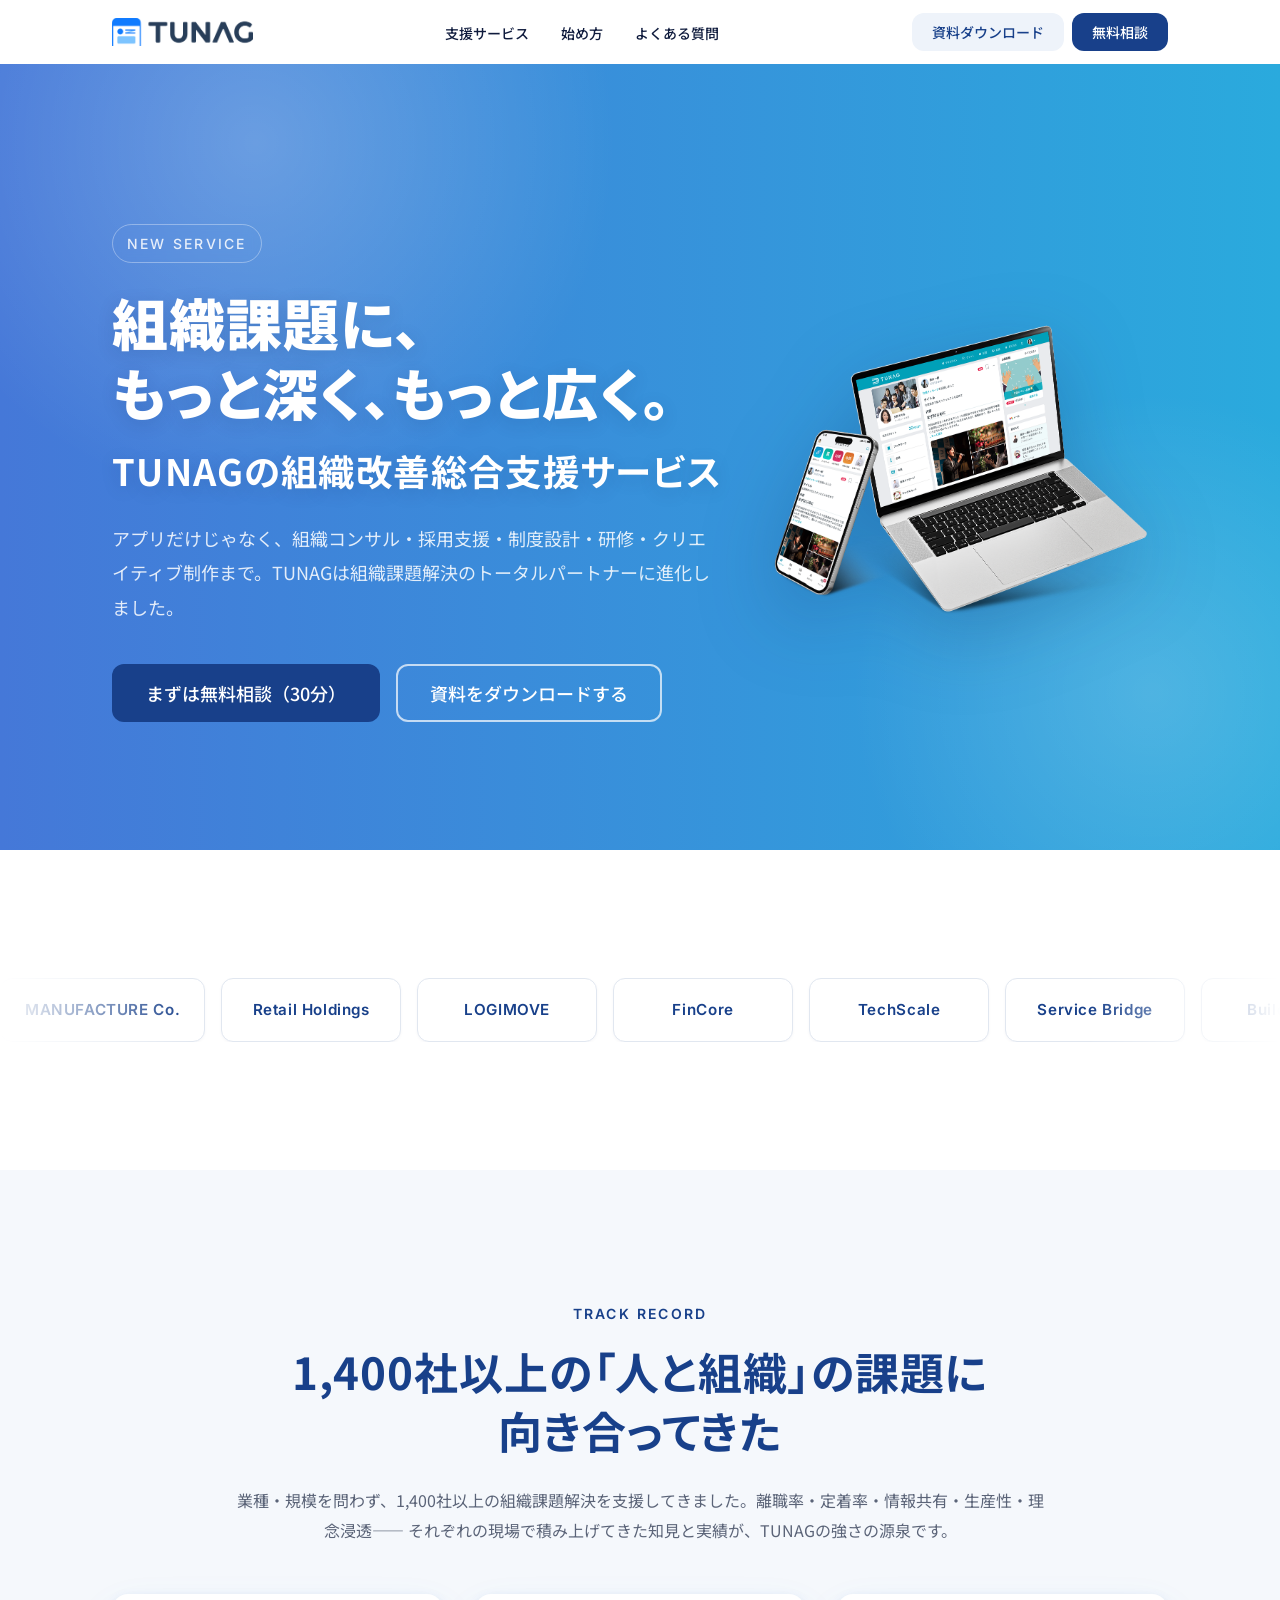
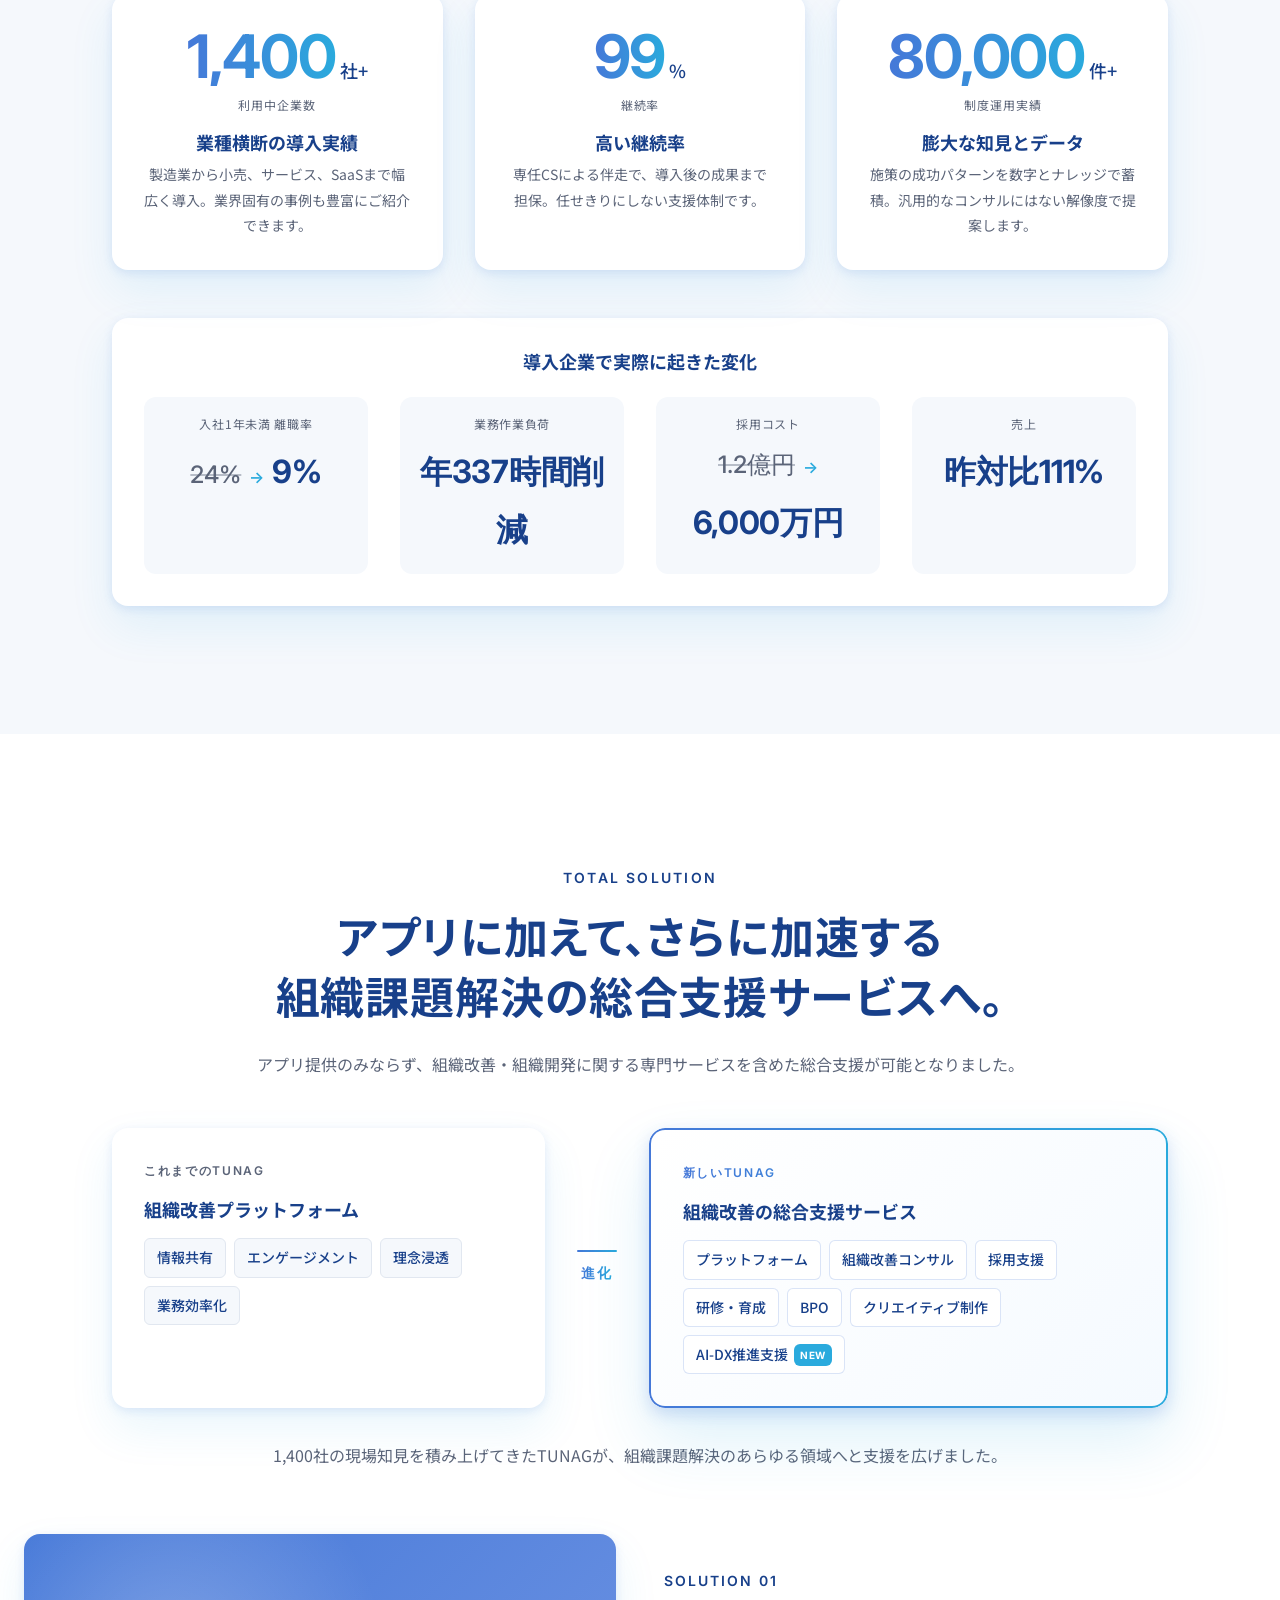
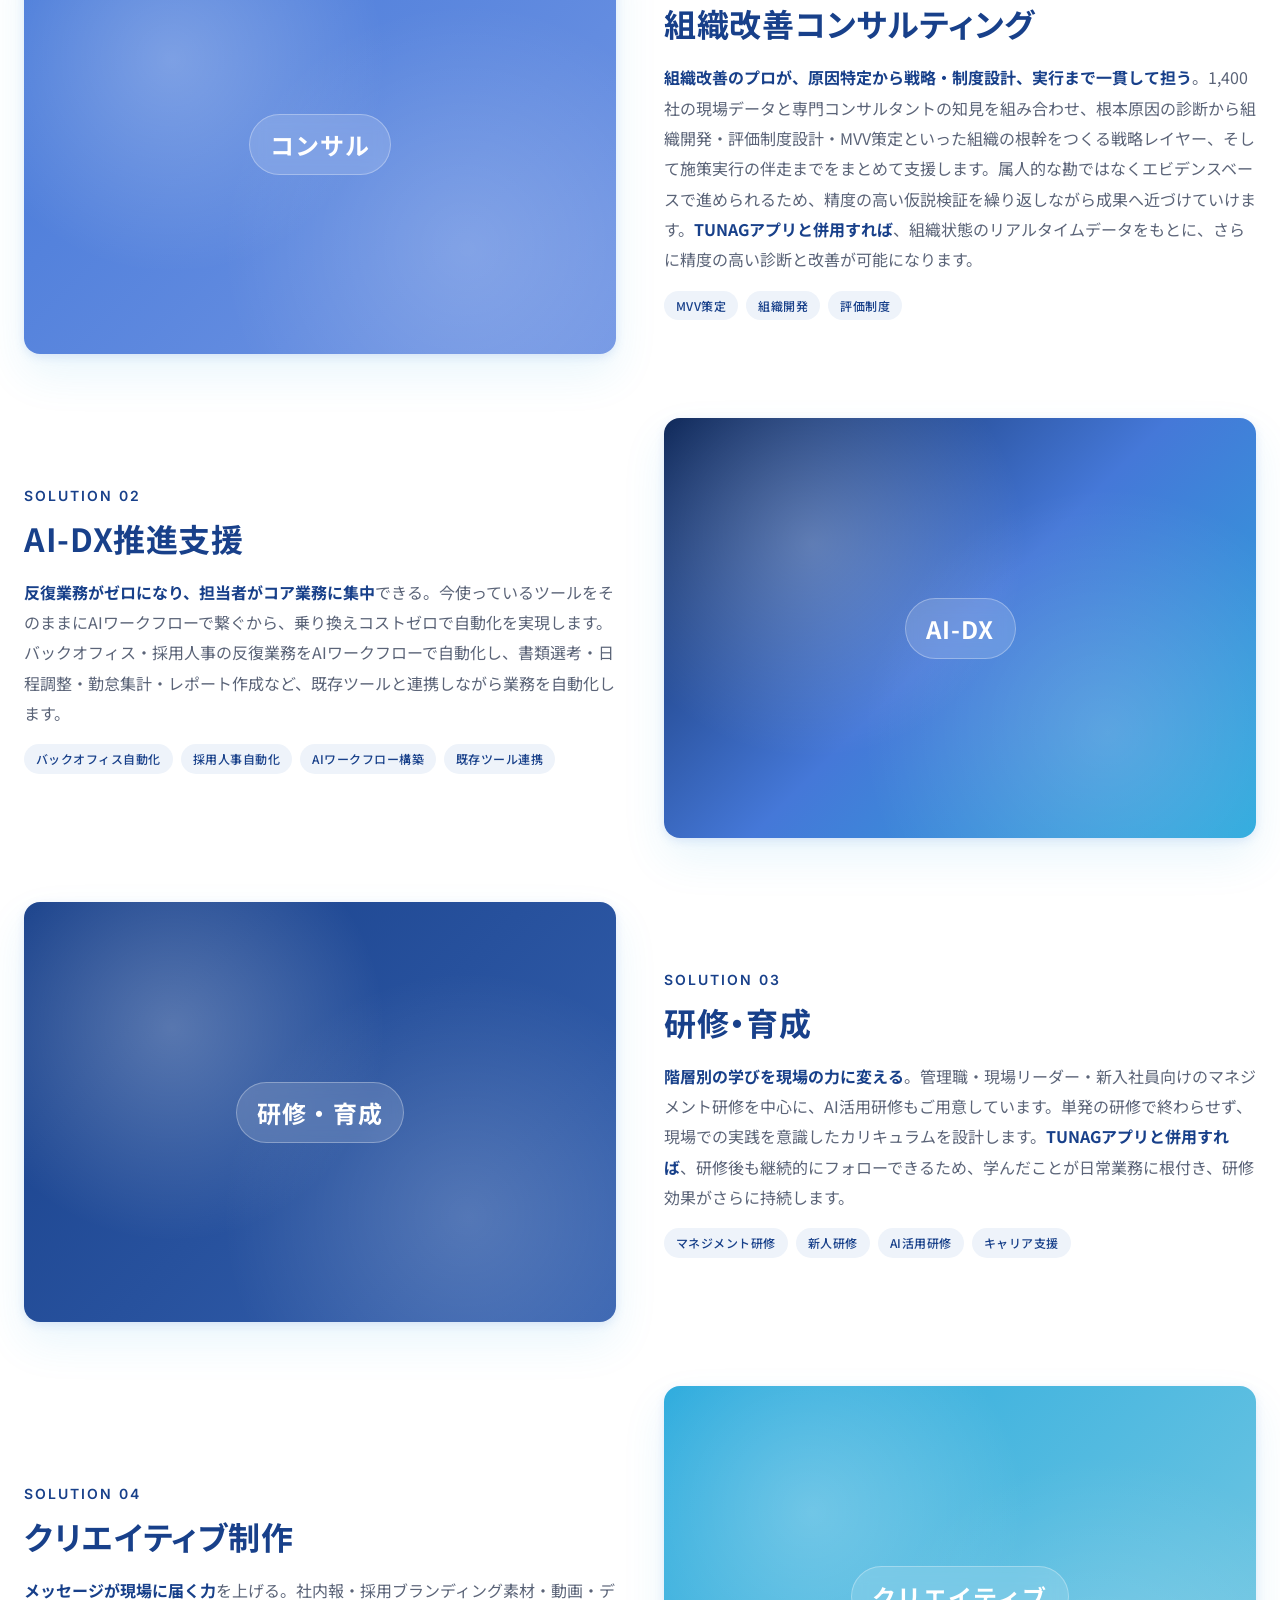
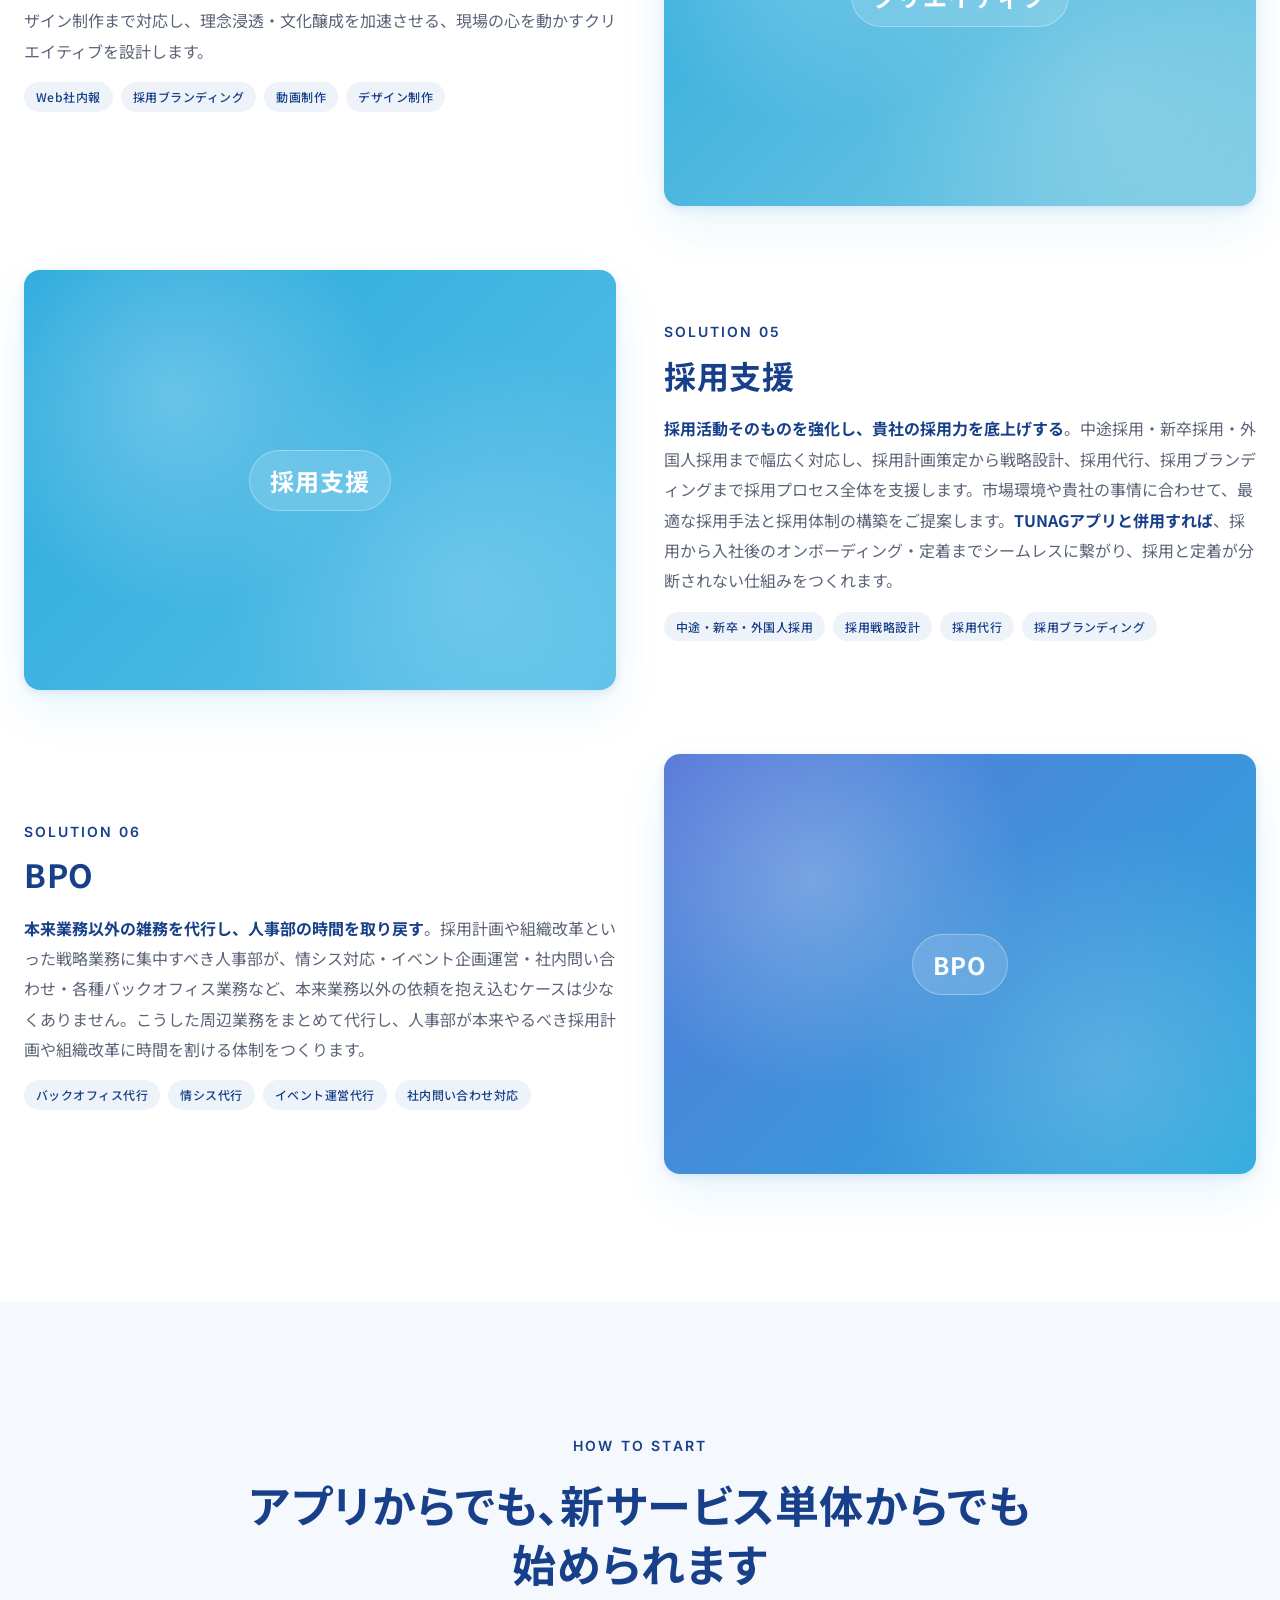
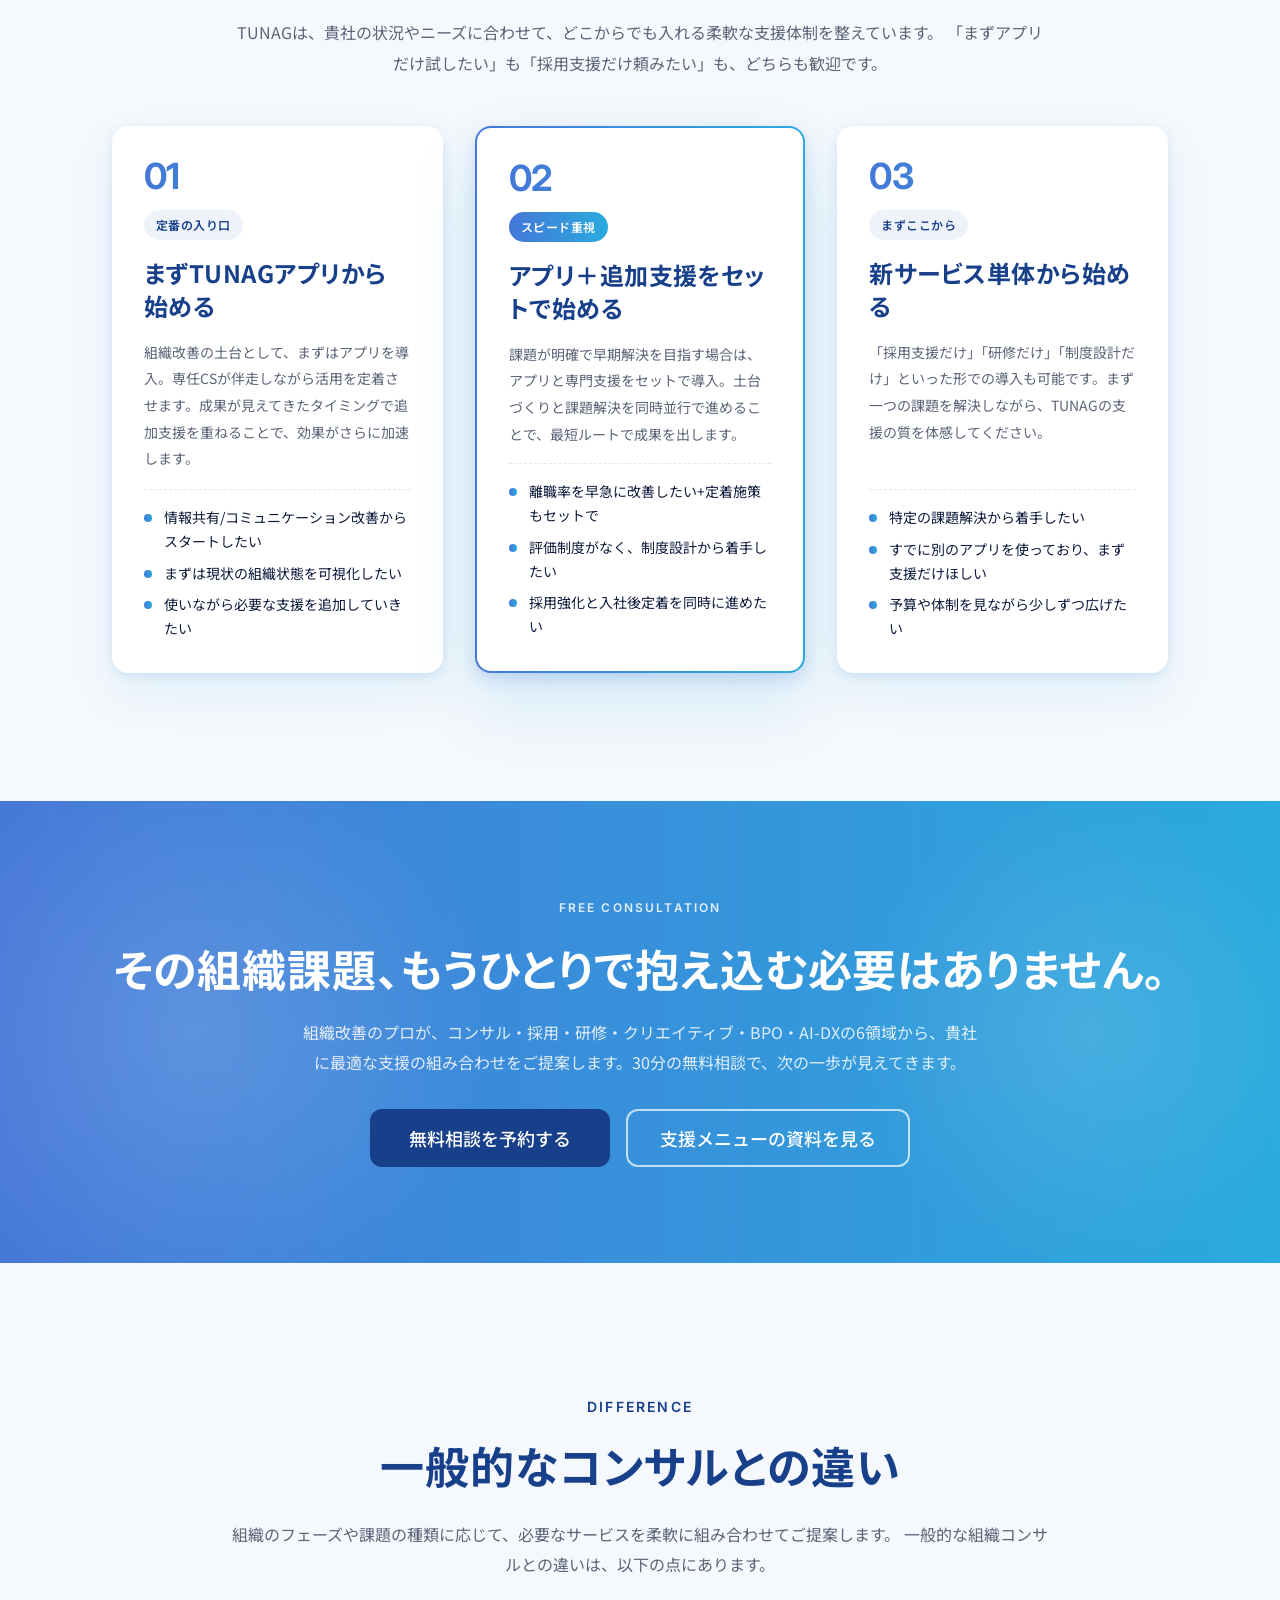
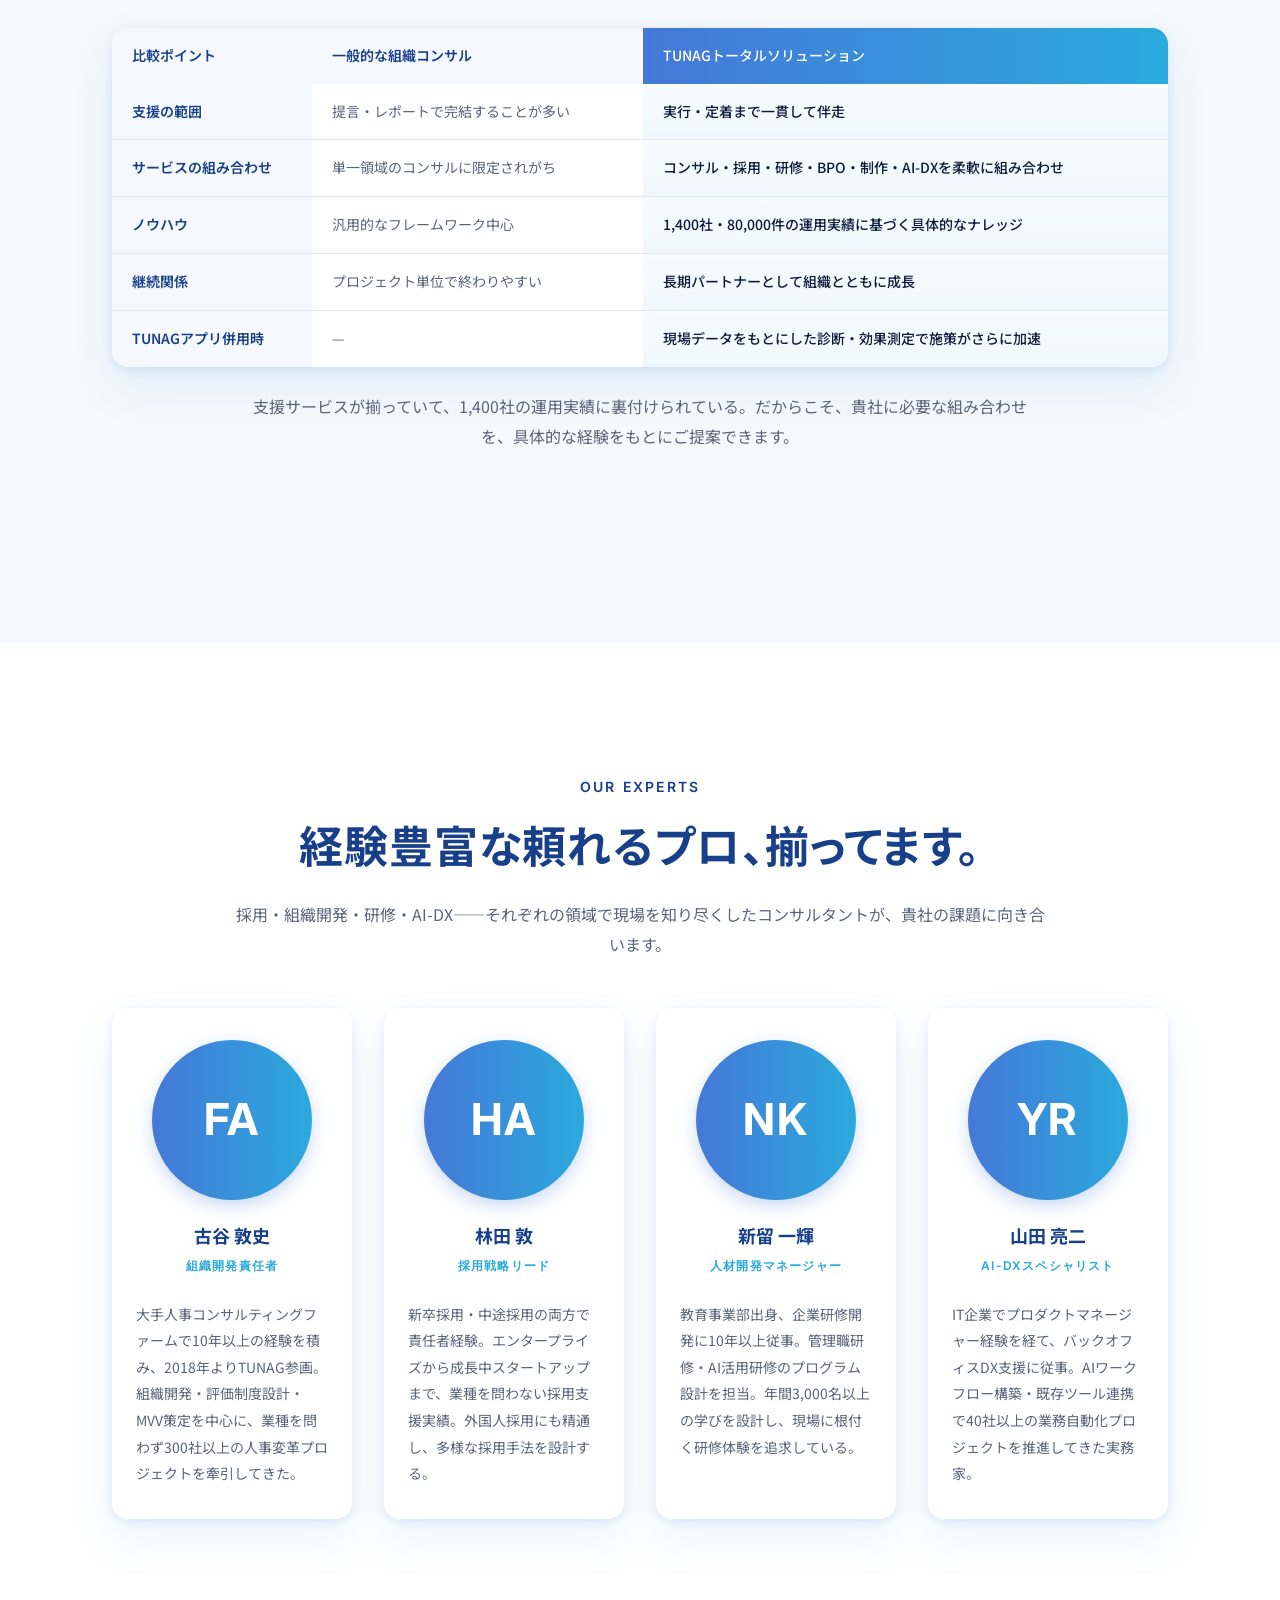
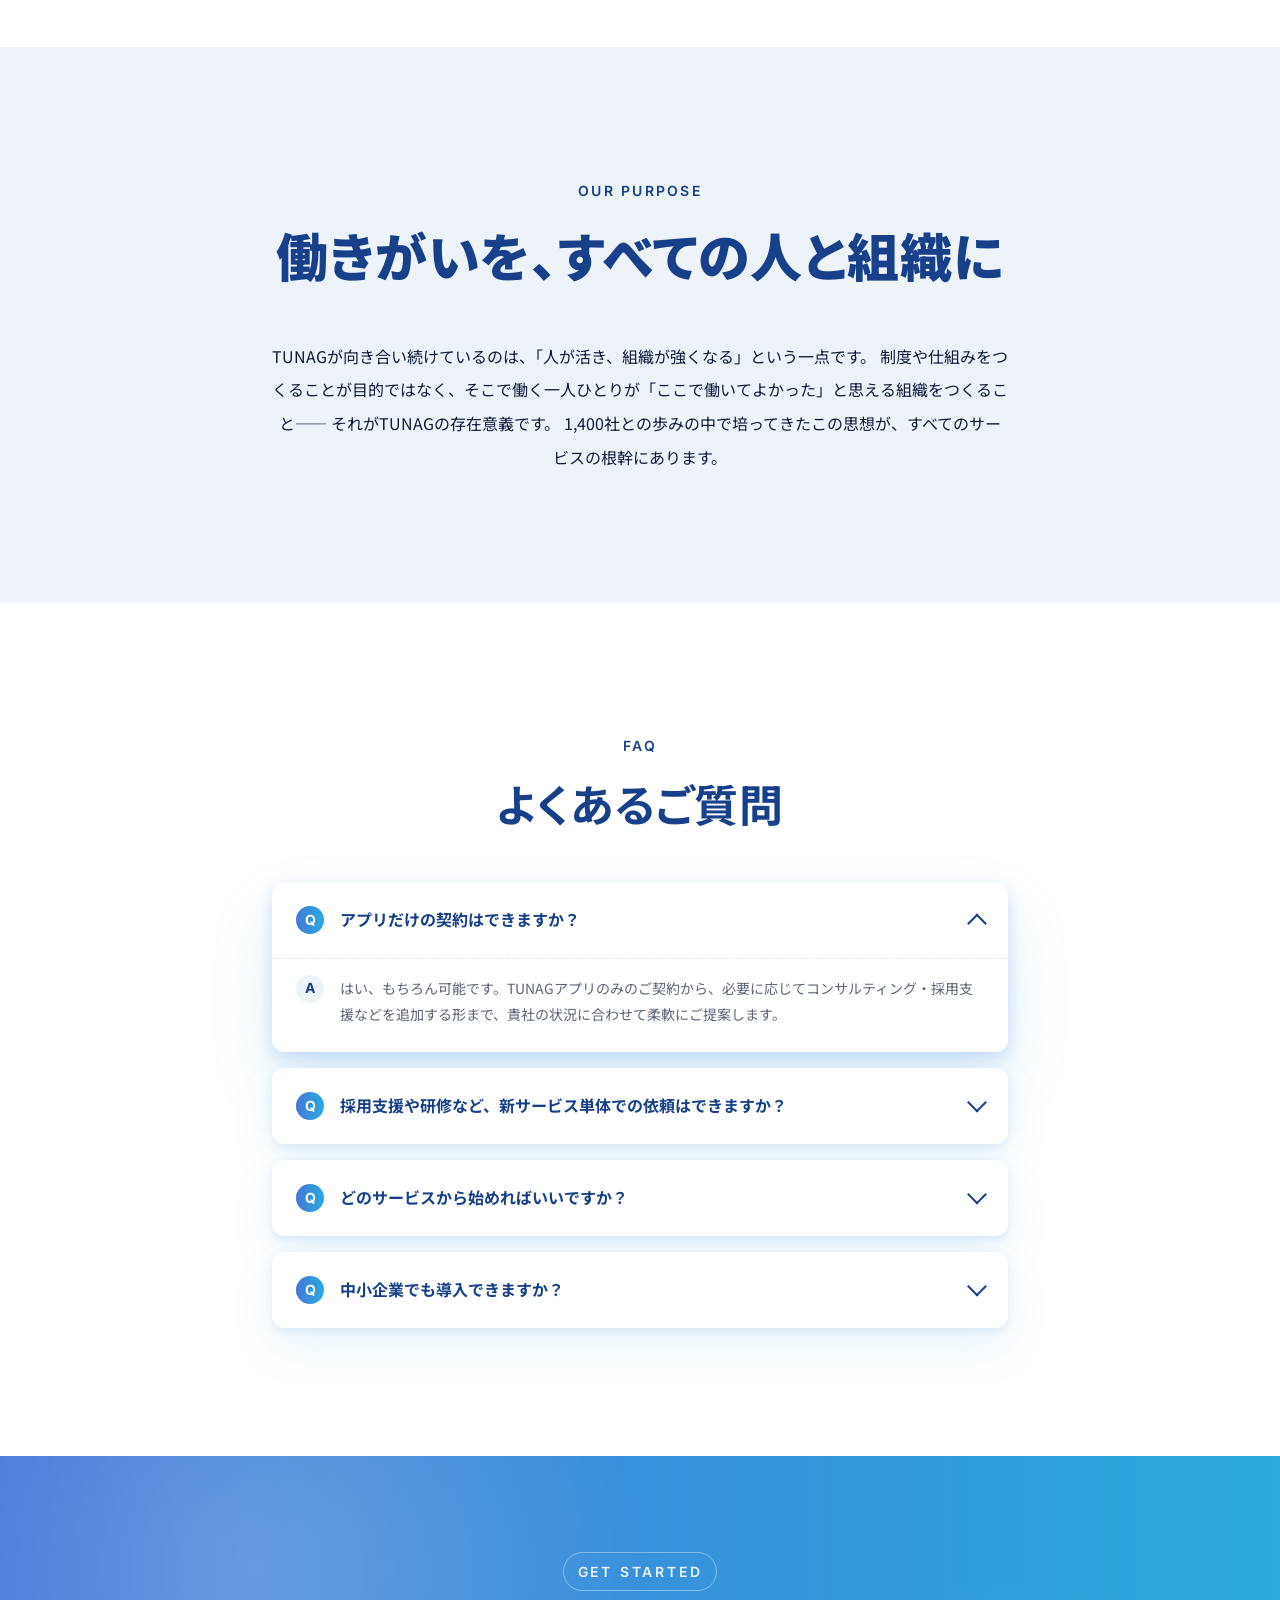
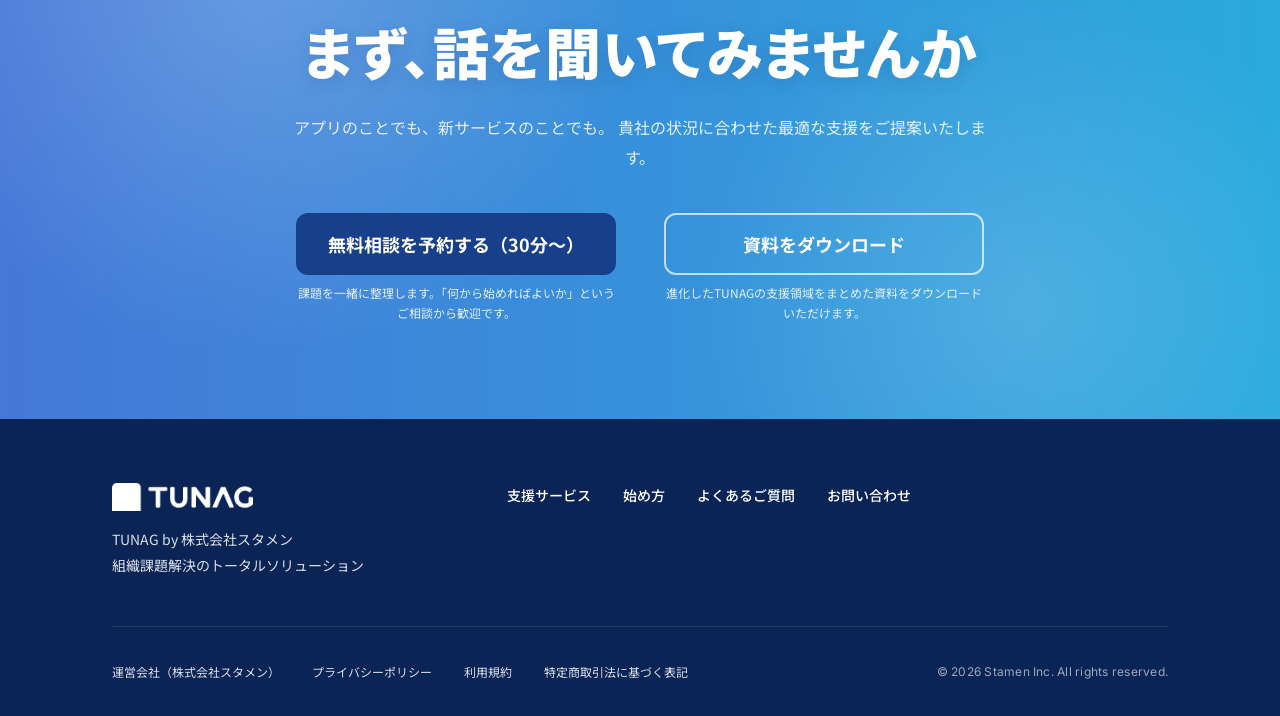
==== index.html @ 3bb18a33 "ヘッダーCTAを2ボタン構成に変更(資料ダウンロード+無料相談) モバイル(〜767px)は無料相談のみ表示、タブレット以上で両方表示  Co-Authored-By: Claude Opus 4.7" ====
<!DOCTYPE html>
<html lang="ja">
<head>
  <meta charset="UTF-8">
  <meta name="viewport" content="width=device-width, initial-scale=1.0">
  <meta name="robots" content="noindex, nofollow, noarchive, nosnippet">
  <meta name="googlebot" content="noindex, nofollow, noarchive, nosnippet">
  <title>TUNAG トータルソリューション｜組織課題解決の総合支援サービス</title>
  <meta name="description" content="採用・定着・制度設計・研修・BPO・クリエイティブ・AI-DXまで。1,400社の現場知見を積み上げてきたTUNAGが、組織課題解決のトータルパートナーとして貴社に伴走します。">

  <meta property="og:type" content="website">
  <meta property="og:title" content="TUNAG トータルソリューション｜組織課題解決の総合支援サービス">
  <meta property="og:description" content="1,400社の現場知見を積み上げてきたTUNAGが、組織課題解決のトータルパートナーとして貴社に伴走します。">
  <meta property="og:image" content="/images/og-comprehensive-support-services.png">

  <link rel="preconnect" href="https://fonts.googleapis.com">
  <link rel="preconnect" href="https://fonts.gstatic.com" crossorigin>
  <link
    href="https://fonts.googleapis.com/css2?family=Inter:wght@400;500;600;700&family=Noto+Sans+JP:wght@400;500;700;900&display=swap"
    rel="stylesheet"
  >

  <link rel="stylesheet" href="style.css">
</head>
<body>

  <!-- ========== Header ========== -->
  <header class="l-header" role="banner">
    <div class="l-container l-header__inner">
      <a class="c-brand" href="#top" aria-label="TUNAG トップへ">
        <img class="c-brand__logo" src="images/tunag-logo-1.png" alt="TUNAG">
      </a>
      <nav class="c-nav" aria-label="グローバルナビゲーション">
        <ul class="c-nav__list">
          <li><a class="c-nav__link" href="#solution">支援サービス</a></li>
          <li><a class="c-nav__link" href="#how-to-start">始め方</a></li>
          <li><a class="c-nav__link" href="#faq">よくある質問</a></li>
        </ul>
      </nav>
      <div class="l-header__ctas">
        <a class="c-button c-button--secondary c-button--sm l-header__cta-sub" href="#final-cta">資料ダウンロード</a>
        <a class="c-button c-button--primary c-button--sm" href="#final-cta">無料相談</a>
      </div>
    </div>
  </header>

  <main id="top">

    <!-- ========== 1. Hero ========== -->
    <section class="p-hero">
      <div class="p-hero__bg" aria-hidden="true"></div>
      <div class="l-container p-hero__inner">
        <div class="p-hero__copy">
          <p class="p-hero__eyebrow">New Service</p>
          <h1 class="p-hero__title">
            組織課題に、<br>
            もっと深く、もっと広く。<br>
            <span class="p-hero__title-sub">TUNAGの組織改善総合支援サービス</span>
          </h1>
          <p class="p-hero__subtitle">
            アプリだけじゃなく、組織コンサル・採用支援・制度設計・研修・クリエイティブ制作まで。TUNAGは組織課題解決のトータルパートナーに進化しました。
          </p>
          <div class="p-hero__actions">
            <a class="c-button c-button--primary c-button--lg" href="#final-cta">まずは無料相談（30分）</a>
            <a class="c-button c-button--ghost c-button--lg" href="#final-cta">資料をダウンロードする</a>
          </div>
        </div>
        <div class="p-hero__visual">
          <img class="p-hero__mock-image" src="images/hero-mockup.png" alt="TUNAGアプリの利用イメージ(ノートPCとスマートフォン)">
        </div>
      </div>

    </section>

    <!-- ========== 2. Logos ========== -->
    <section class="l-section p-logos">
      <div class="p-logos__marquee" aria-label="導入企業ロゴ">
        <div class="p-logos__track">
          <!-- 3セット複製: 原本 + 複製×2 -->
          <div class="p-logos__item">MANUFACTURE Co.</div>
          <div class="p-logos__item">Retail Holdings</div>
          <div class="p-logos__item">LOGIMOVE</div>
          <div class="p-logos__item">FinCore</div>
          <div class="p-logos__item">TechScale</div>
          <div class="p-logos__item">Service Bridge</div>
          <div class="p-logos__item">BuildWorks</div>
          <div class="p-logos__item">MediCare</div>
          <div class="p-logos__item">FoodLink</div>
          <div class="p-logos__item">EduNext</div>

          <div class="p-logos__item">MANUFACTURE Co.</div>
          <div class="p-logos__item">Retail Holdings</div>
          <div class="p-logos__item">LOGIMOVE</div>
          <div class="p-logos__item">FinCore</div>
          <div class="p-logos__item">TechScale</div>
          <div class="p-logos__item">Service Bridge</div>
          <div class="p-logos__item">BuildWorks</div>
          <div class="p-logos__item">MediCare</div>
          <div class="p-logos__item">FoodLink</div>
          <div class="p-logos__item">EduNext</div>

          <div class="p-logos__item">MANUFACTURE Co.</div>
          <div class="p-logos__item">Retail Holdings</div>
          <div class="p-logos__item">LOGIMOVE</div>
          <div class="p-logos__item">FinCore</div>
          <div class="p-logos__item">TechScale</div>
          <div class="p-logos__item">Service Bridge</div>
          <div class="p-logos__item">BuildWorks</div>
          <div class="p-logos__item">MediCare</div>
          <div class="p-logos__item">FoodLink</div>
          <div class="p-logos__item">EduNext</div>
        </div>
      </div>
    </section>

    <!-- ========== 3. Strengths — Track Record ========== -->
    <section class="l-section l-section--soft p-strengths" id="track-record">
      <div class="l-container">
        <header class="c-section-head">
          <p class="c-section-head__eyebrow">Track Record</p>
          <h2 class="c-section-head__title">1,400社以上の「人と組織」の課題に<br class="u-pc-only">向き合ってきた</h2>
          <p class="c-section-head__lead">
            業種・規模を問わず、1,400社以上の組織課題解決を支援してきました。離職率・定着率・情報共有・生産性・理念浸透——
            それぞれの現場で積み上げてきた知見と実績が、TUNAGの強さの源泉です。
          </p>
        </header>

        <div class="p-strengths__grid">
          <article class="p-strengths__item">
            <p class="p-strengths__metric">
              <span class="p-strengths__metric-number" data-count-to="1400" data-count-format="comma">1,400</span><span class="p-strengths__metric-unit">社+</span>
            </p>
            <p class="p-strengths__metric-caption">利用中企業数</p>
            <h3 class="p-strengths__item-title">業種横断の導入実績</h3>
            <p class="p-strengths__item-text">製造業から小売、サービス、SaaSまで幅広く導入。業界固有の事例も豊富にご紹介できます。</p>
          </article>

          <article class="p-strengths__item">
            <p class="p-strengths__metric">
              <span class="p-strengths__metric-number" data-count-to="99">99</span><span class="p-strengths__metric-unit">%</span>
            </p>
            <p class="p-strengths__metric-caption">継続率</p>
            <h3 class="p-strengths__item-title">高い継続率</h3>
            <p class="p-strengths__item-text">専任CSによる伴走で、導入後の成果まで担保。任せきりにしない支援体制です。</p>
          </article>

          <article class="p-strengths__item">
            <p class="p-strengths__metric">
              <span class="p-strengths__metric-number" data-count-to="80000" data-count-format="comma">80,000</span><span class="p-strengths__metric-unit">件+</span>
            </p>
            <p class="p-strengths__metric-caption">制度運用実績</p>
            <h3 class="p-strengths__item-title">膨大な知見とデータ</h3>
            <p class="p-strengths__item-text">施策の成功パターンを数字とナレッジで蓄積。汎用的なコンサルにはない解像度で提案します。</p>
          </article>
        </div>

        <div class="p-strengths__summary">
          <h3 class="p-strengths__summary-title">導入企業で実際に起きた変化</h3>
          <div class="p-strengths__summary-grid">
            <div class="p-strengths__summary-item">
              <p class="p-strengths__summary-label">入社1年未満 離職率</p>
              <p class="p-strengths__summary-delta">
                <span class="p-strengths__summary-before">24%</span>
                <span class="p-strengths__summary-arrow" aria-hidden="true">→</span>
                <span class="p-strengths__summary-after">9%</span>
              </p>
            </div>
            <div class="p-strengths__summary-item">
              <p class="p-strengths__summary-label">業務作業負荷</p>
              <p class="p-strengths__summary-delta">
                <span class="p-strengths__summary-after">年337時間削減</span>
              </p>
            </div>
            <div class="p-strengths__summary-item">
              <p class="p-strengths__summary-label">採用コスト</p>
              <p class="p-strengths__summary-delta">
                <span class="p-strengths__summary-before">1.2億円</span>
                <span class="p-strengths__summary-arrow" aria-hidden="true">→</span>
                <span class="p-strengths__summary-after">6,000万円</span>
              </p>
            </div>
            <div class="p-strengths__summary-item">
              <p class="p-strengths__summary-label">売上</p>
              <p class="p-strengths__summary-delta">
                <span class="p-strengths__summary-after">昨対比111%</span>
              </p>
            </div>
          </div>
        </div>
      </div>
    </section>

    <!-- ========== 4. Solution ========== -->
    <section class="l-section p-solution" id="solution">
      <div class="l-container">
        <header class="c-section-head">
          <p class="c-section-head__eyebrow">Total Solution</p>
          <h2 class="c-section-head__title">アプリに加えて、さらに加速する<br>組織課題解決の総合支援サービスへ。</h2>
          <p class="c-section-head__lead">
            アプリ提供のみならず、組織改善・組織開発に関する専門サービスを含めた総合支援が可能となりました。
          </p>
        </header>

        <div class="p-solution__evolution">
          <div class="p-solution__evo-card p-solution__evo-card--before">
            <p class="p-solution__evo-label">これまでのTUNAG</p>
            <p class="p-solution__evo-core">組織改善プラットフォーム</p>
            <ul class="p-solution__evo-list">
              <li>情報共有</li>
              <li>エンゲージメント</li>
              <li>理念浸透</li>
              <li>業務効率化</li>
            </ul>
          </div>
          <div class="p-solution__evo-arrow" aria-hidden="true">
            <span class="p-solution__evo-arrow-label">進化</span>
          </div>
          <div class="p-solution__evo-card p-solution__evo-card--after">
            <p class="p-solution__evo-label">新しいTUNAG</p>
            <p class="p-solution__evo-core">組織改善の総合支援サービス</p>
            <ul class="p-solution__evo-list p-solution__evo-list--after">
              <li>プラットフォーム</li>
              <li>組織改善コンサル</li>
              <li>採用支援</li>
              <li>研修・育成</li>
              <li>BPO</li>
              <li>クリエイティブ制作</li>
              <li>AI-DX推進支援<span class="p-solution__evo-badge">NEW</span></li>
            </ul>
          </div>
        </div>

        <p class="p-solution__bottom-message">
          1,400社の現場知見を積み上げてきたTUNAGが、<br class="u-sp-only">組織課題解決のあらゆる領域へと支援を広げました。
        </p>
      </div>

      <div class="p-solution__list">

        <!-- Solution 01 : 組織改善コンサルティング -->
        <article class="p-solution__item">
          <div class="p-solution__item-visual">
            <div class="p-solution__item-img p-solution__item-img--01" aria-hidden="true">
              <span class="p-solution__item-emoji">コンサル</span>
            </div>
          </div>
          <div class="p-solution__item-body">
            <p class="p-solution__item-label">Solution 01</p>
            <h3 class="p-solution__item-title">組織改善コンサルティング</h3>
            <p class="p-solution__item-text"><strong>組織改善のプロが、原因特定から戦略・制度設計、実行まで一貫して担う</strong>。1,400社の現場データと専門コンサルタントの知見を組み合わせ、根本原因の診断から組織開発・評価制度設計・MVV策定といった組織の根幹をつくる戦略レイヤー、そして施策実行の伴走までをまとめて支援します。属人的な勘ではなくエビデンスベースで進められるため、精度の高い仮説検証を繰り返しながら成果へ近づけていけます。<strong>TUNAGアプリと併用すれば</strong>、組織状態のリアルタイムデータをもとに、さらに精度の高い診断と改善が可能になります。</p>
            <ul class="p-solution__item-tags">
              <li>MVV策定</li>
              <li>組織開発</li>
              <li>評価制度</li>
            </ul>
          </div>
        </article>

        <!-- Solution 02 : AI-DX推進支援 -->
        <article class="p-solution__item p-solution__item--reverse p-solution__item--highlight">
          <div class="p-solution__item-visual">
            <div class="p-solution__item-img p-solution__item-img--06" aria-hidden="true">
              <span class="p-solution__item-emoji">AI-DX</span>
            </div>
          </div>
          <div class="p-solution__item-body">
            <p class="p-solution__item-label">Solution 02</p>
            <h3 class="p-solution__item-title">AI-DX推進支援</h3>
            <p class="p-solution__item-text"><strong>反復業務がゼロになり、担当者がコア業務に集中</strong>できる。今使っているツールをそのままにAIワークフローで繋ぐから、乗り換えコストゼロで自動化を実現します。バックオフィス・採用人事の反復業務をAIワークフローで自動化し、書類選考・日程調整・勤怠集計・レポート作成など、既存ツールと連携しながら業務を自動化します。</p>
            <ul class="p-solution__item-tags">
              <li>バックオフィス自動化</li>
              <li>採用人事自動化</li>
              <li>AIワークフロー構築</li>
              <li>既存ツール連携</li>
            </ul>
          </div>
        </article>

        <!-- Solution 03 : 研修・育成 -->
        <article class="p-solution__item">
          <div class="p-solution__item-visual">
            <div class="p-solution__item-img p-solution__item-img--03" aria-hidden="true">
              <span class="p-solution__item-emoji">研修・育成</span>
            </div>
          </div>
          <div class="p-solution__item-body">
            <p class="p-solution__item-label">Solution 03</p>
            <h3 class="p-solution__item-title">研修・育成</h3>
            <p class="p-solution__item-text"><strong>階層別の学びを現場の力に変える</strong>。管理職・現場リーダー・新入社員向けのマネジメント研修を中心に、AI活用研修もご用意しています。単発の研修で終わらせず、現場での実践を意識したカリキュラムを設計します。<strong>TUNAGアプリと併用すれば</strong>、研修後も継続的にフォローできるため、学んだことが日常業務に根付き、研修効果がさらに持続します。</p>
            <ul class="p-solution__item-tags">
              <li>マネジメント研修</li>
              <li>新人研修</li>
              <li>AI活用研修</li>
              <li>キャリア支援</li>
            </ul>
          </div>
        </article>

        <!-- Solution 04 : クリエイティブ制作 -->
        <article class="p-solution__item p-solution__item--reverse">
          <div class="p-solution__item-visual">
            <div class="p-solution__item-img p-solution__item-img--05" aria-hidden="true">
              <span class="p-solution__item-emoji">クリエイティブ</span>
            </div>
          </div>
          <div class="p-solution__item-body">
            <p class="p-solution__item-label">Solution 04</p>
            <h3 class="p-solution__item-title">クリエイティブ制作</h3>
            <p class="p-solution__item-text"><strong>メッセージが現場に届く力</strong>を上げる。社内報・採用ブランディング素材・動画・デザイン制作まで対応し、理念浸透・文化醸成を加速させる、現場の心を動かすクリエイティブを設計します。</p>
            <ul class="p-solution__item-tags">
              <li>Web社内報</li>
              <li>採用ブランディング</li>
              <li>動画制作</li>
              <li>デザイン制作</li>
            </ul>
          </div>
        </article>

        <!-- Solution 05 : 採用支援 -->
        <article class="p-solution__item">
          <div class="p-solution__item-visual">
            <div class="p-solution__item-img p-solution__item-img--02" aria-hidden="true">
              <span class="p-solution__item-emoji">採用支援</span>
            </div>
          </div>
          <div class="p-solution__item-body">
            <p class="p-solution__item-label">Solution 05</p>
            <h3 class="p-solution__item-title">採用支援</h3>
            <p class="p-solution__item-text"><strong>採用活動そのものを強化し、貴社の採用力を底上げする</strong>。中途採用・新卒採用・外国人採用まで幅広く対応し、採用計画策定から戦略設計、採用代行、採用ブランディングまで採用プロセス全体を支援します。市場環境や貴社の事情に合わせて、最適な採用手法と採用体制の構築をご提案します。<strong>TUNAGアプリと併用すれば</strong>、採用から入社後のオンボーディング・定着までシームレスに繋がり、採用と定着が分断されない仕組みをつくれます。</p>
            <ul class="p-solution__item-tags">
              <li>中途・新卒・外国人採用</li>
              <li>採用戦略設計</li>
              <li>採用代行</li>
              <li>採用ブランディング</li>
            </ul>
          </div>
        </article>

        <!-- Solution 06 : BPO -->
        <article class="p-solution__item p-solution__item--reverse">
          <div class="p-solution__item-visual">
            <div class="p-solution__item-img p-solution__item-img--04" aria-hidden="true">
              <span class="p-solution__item-emoji">BPO</span>
            </div>
          </div>
          <div class="p-solution__item-body">
            <p class="p-solution__item-label">Solution 06</p>
            <h3 class="p-solution__item-title">BPO</h3>
            <p class="p-solution__item-text"><strong>本来業務以外の雑務を代行し、人事部の時間を取り戻す</strong>。採用計画や組織改革といった戦略業務に集中すべき人事部が、情シス対応・イベント企画運営・社内問い合わせ・各種バックオフィス業務など、本来業務以外の依頼を抱え込むケースは少なくありません。こうした周辺業務をまとめて代行し、人事部が本来やるべき採用計画や組織改革に時間を割ける体制をつくります。</p>
            <ul class="p-solution__item-tags">
              <li>バックオフィス代行</li>
              <li>情シス代行</li>
              <li>イベント運営代行</li>
              <li>社内問い合わせ対応</li>
            </ul>
          </div>
        </article>
      </div>
    </section>

    <!-- ========== 5. Features — How to Start ========== -->
    <section class="l-section l-section--soft p-features" id="how-to-start">
      <div class="l-container">
        <header class="c-section-head">
          <p class="c-section-head__eyebrow">How to Start</p>
          <h2 class="c-section-head__title">アプリからでも、<br class="u-sp-only">新サービス単体からでも始められます</h2>
          <p class="c-section-head__lead">
            TUNAGは、貴社の状況やニーズに合わせて、どこからでも入れる柔軟な支援体制を整えています。
            「まずアプリだけ試したい」も「採用支援だけ頼みたい」も、どちらも歓迎です。
          </p>
        </header>

        <div class="p-features__grid">
          <article class="p-features__card">
            <p class="p-features__num">01</p>
            <p class="p-features__tag">定番の入り口</p>
            <h3 class="p-features__card-title">まずTUNAGアプリから始める</h3>
            <p class="p-features__card-text">組織改善の土台として、まずはアプリを導入。専任CSが伴走しながら活用を定着させます。成果が見えてきたタイミングで追加支援を重ねることで、効果がさらに加速します。</p>
            <ul class="p-features__fit-list">
              <li>情報共有/コミュニケーション改善からスタートしたい</li>
              <li>まずは現状の組織状態を可視化したい</li>
              <li>使いながら必要な支援を追加していきたい</li>
            </ul>
          </article>

          <article class="p-features__card p-features__card--featured">
            <p class="p-features__num">02</p>
            <p class="p-features__tag p-features__tag--accent">スピード重視</p>
            <h3 class="p-features__card-title">アプリ＋追加支援をセットで始める</h3>
            <p class="p-features__card-text">課題が明確で早期解決を目指す場合は、アプリと専門支援をセットで導入。土台づくりと課題解決を同時並行で進めることで、最短ルートで成果を出します。</p>
            <ul class="p-features__fit-list">
              <li>離職率を早急に改善したい+定着施策もセットで</li>
              <li>評価制度がなく、制度設計から着手したい</li>
              <li>採用強化と入社後定着を同時に進めたい</li>
            </ul>
          </article>

          <article class="p-features__card">
            <p class="p-features__num">03</p>
            <p class="p-features__tag">まずここから</p>
            <h3 class="p-features__card-title">新サービス単体から始める</h3>
            <p class="p-features__card-text">「採用支援だけ」「研修だけ」「制度設計だけ」といった形での導入も可能です。まず一つの課題を解決しながら、TUNAGの支援の質を体感してください。</p>
            <ul class="p-features__fit-list">
              <li>特定の課題解決から着手したい</li>
              <li>すでに別のアプリを使っており、まず支援だけほしい</li>
              <li>予算や体制を見ながら少しずつ広げたい</li>
            </ul>
          </article>
        </div>
      </div>
    </section>

    <!-- ========== 6. Inline CTA #1 ========== -->
    <section class="p-cta">
      <div class="l-container p-cta__inner">
        <p class="p-cta__eyebrow">Free Consultation</p>
        <h2 class="p-cta__title">その組織課題、<br class="u-sp-only">もうひとりで抱え込む必要はありません。</h2>
        <p class="p-cta__body">組織改善のプロが、コンサル・採用・研修・クリエイティブ・BPO・AI-DXの6領域から、貴社に最適な支援の組み合わせをご提案します。30分の無料相談で、次の一歩が見えてきます。</p>
        <div class="p-cta__actions">
          <a class="c-button c-button--primary c-button--lg" href="#final-cta">無料相談を予約する</a>
          <a class="c-button c-button--ghost c-button--lg" href="#solution">支援メニューの資料を見る</a>
        </div>
      </div>
    </section>

    <!-- ========== 7. Voice — Difference & Use Cases ========== -->
    <section class="l-section l-section--soft p-difference" id="voice">
      <div class="l-container">
        <header class="c-section-head">
          <p class="c-section-head__eyebrow">Difference</p>
          <h2 class="c-section-head__title">一般的なコンサルとの違い</h2>
          <p class="c-section-head__lead">
            組織のフェーズや課題の種類に応じて、必要なサービスを柔軟に組み合わせてご提案します。
            一般的な組織コンサルとの違いは、以下の点にあります。
          </p>
        </header>

        <div class="p-difference__table-wrap">
          <table class="p-difference__table">
            <thead>
              <tr>
                <th>比較ポイント</th>
                <th>一般的な組織コンサル</th>
                <th class="p-difference__table-hl">TUNAGトータルソリューション</th>
              </tr>
            </thead>
            <tbody>
              <tr>
                <th scope="row">支援の範囲</th>
                <td>提言・レポートで完結することが多い</td>
                <td class="p-difference__table-hl">実行・定着まで一貫して伴走</td>
              </tr>
              <tr>
                <th scope="row">サービスの組み合わせ</th>
                <td>単一領域のコンサルに限定されがち</td>
                <td class="p-difference__table-hl">コンサル・採用・研修・BPO・制作・AI-DXを柔軟に組み合わせ</td>
              </tr>
              <tr>
                <th scope="row">ノウハウ</th>
                <td>汎用的なフレームワーク中心</td>
                <td class="p-difference__table-hl">1,400社・80,000件の運用実績に基づく具体的なナレッジ</td>
              </tr>
              <tr>
                <th scope="row">継続関係</th>
                <td>プロジェクト単位で終わりやすい</td>
                <td class="p-difference__table-hl">長期パートナーとして組織とともに成長</td>
              </tr>
              <tr>
                <th scope="row">TUNAGアプリ併用時</th>
                <td>—</td>
                <td class="p-difference__table-hl">現場データをもとにした診断・効果測定で施策がさらに加速</td>
              </tr>
            </tbody>
          </table>
        </div>

        <p class="p-difference__bottom-message">
          支援サービスが揃っていて、1,400社の運用実績に裏付けられている。だからこそ、貴社に必要な組み合わせを、具体的な経験をもとにご提案できます。
        </p>

      </div>
    </section>

    <!-- ========== 8. Experts ========== -->
    <section class="l-section p-experts" id="experts">
      <div class="l-container">
        <header class="c-section-head">
          <p class="c-section-head__eyebrow">Our Experts</p>
          <h2 class="c-section-head__title">経験豊富な頼れるプロ、揃ってます。</h2>
          <p class="c-section-head__lead">
            採用・組織開発・研修・AI-DX——それぞれの領域で現場を知り尽くしたコンサルタントが、貴社の課題に向き合います。
          </p>
        </header>

        <div class="p-experts__grid">
          <!-- Expert 01 -->
          <article class="p-experts__card">
            <div class="p-experts__photo" aria-hidden="true">
              <span class="p-experts__photo-initial">FA</span>
            </div>
            <p class="p-experts__name">古谷 敦史</p>
            <p class="p-experts__role">組織開発責任者</p>
            <p class="p-experts__bio">大手人事コンサルティングファームで10年以上の経験を積み、2018年よりTUNAG参画。組織開発・評価制度設計・MVV策定を中心に、業種を問わず300社以上の人事変革プロジェクトを牽引してきた。</p>
          </article>

          <!-- Expert 02 -->
          <article class="p-experts__card">
            <div class="p-experts__photo" aria-hidden="true">
              <span class="p-experts__photo-initial">HA</span>
            </div>
            <p class="p-experts__name">林田 敦</p>
            <p class="p-experts__role">採用戦略リード</p>
            <p class="p-experts__bio">新卒採用・中途採用の両方で責任者経験。エンタープライズから成長中スタートアップまで、業種を問わない採用支援実績。外国人採用にも精通し、多様な採用手法を設計する。</p>
          </article>

          <!-- Expert 03 -->
          <article class="p-experts__card">
            <div class="p-experts__photo" aria-hidden="true">
              <span class="p-experts__photo-initial">NK</span>
            </div>
            <p class="p-experts__name">新留 一輝</p>
            <p class="p-experts__role">人材開発マネージャー</p>
            <p class="p-experts__bio">教育事業部出身、企業研修開発に10年以上従事。管理職研修・AI活用研修のプログラム設計を担当。年間3,000名以上の学びを設計し、現場に根付く研修体験を追求している。</p>
          </article>

          <!-- Expert 04 -->
          <article class="p-experts__card">
            <div class="p-experts__photo" aria-hidden="true">
              <span class="p-experts__photo-initial">YR</span>
            </div>
            <p class="p-experts__name">山田 亮二</p>
            <p class="p-experts__role">AI-DXスペシャリスト</p>
            <p class="p-experts__bio">IT企業でプロダクトマネージャー経験を経て、バックオフィスDX支援に従事。AIワークフロー構築・既存ツール連携で40社以上の業務自動化プロジェクトを推進してきた実務家。</p>
          </article>
        </div>
      </div>
    </section>

    <!-- ========== 9. Purpose ========== -->
    <section class="l-section l-section--cool p-purpose">
      <div class="l-container l-container--narrow">
        <header class="c-section-head c-section-head--center">
          <p class="c-section-head__eyebrow">Our Purpose</p>
          <h2 class="c-section-head__title">働きがいを、<br class="u-sp-only">すべての人と組織に</h2>
        </header>
        <p class="p-purpose__body">
          TUNAGが向き合い続けているのは、「人が活き、組織が強くなる」という一点です。
          制度や仕組みをつくることが目的ではなく、そこで働く一人ひとりが「ここで働いてよかった」と思える組織をつくること——
          それがTUNAGの存在意義です。
          1,400社との歩みの中で培ってきたこの思想が、すべてのサービスの根幹にあります。
        </p>
      </div>
    </section>

    <!-- ========== 12. FAQ ========== -->
    <section class="l-section p-faq" id="faq">
      <div class="l-container l-container--narrow">
        <header class="c-section-head c-section-head--center">
          <p class="c-section-head__eyebrow">FAQ</p>
          <h2 class="c-section-head__title">よくあるご質問</h2>
        </header>

        <div class="p-faq__list">
          <details class="p-faq__item" open>
            <summary class="p-faq__q"><span class="p-faq__q-mark">Q</span>アプリだけの契約はできますか？</summary>
            <div class="p-faq__a"><span class="p-faq__a-mark">A</span>
              <p>はい、もちろん可能です。TUNAGアプリのみのご契約から、必要に応じてコンサルティング・採用支援などを追加する形まで、貴社の状況に合わせて柔軟にご提案します。</p>
            </div>
          </details>
          <details class="p-faq__item">
            <summary class="p-faq__q"><span class="p-faq__q-mark">Q</span>採用支援や研修など、新サービス単体での依頼はできますか？</summary>
            <div class="p-faq__a"><span class="p-faq__a-mark">A</span>
              <p>はい、可能です。アプリを導入していない状態でも、採用支援・研修・制度設計・BPOなど新サービス単体でのご依頼を承っています。まずはご相談ください。</p>
            </div>
          </details>
          <details class="p-faq__item">
            <summary class="p-faq__q"><span class="p-faq__q-mark">Q</span>どのサービスから始めればいいですか？</summary>
            <div class="p-faq__a"><span class="p-faq__a-mark">A</span>
              <p>まずは無料相談にてお聞かせください。現在の課題・組織フェーズ・リソース状況をヒアリングした上で、最適な開始サービスをご提案します。「何から手をつければいいかわからない」というご相談も大歓迎です。</p>
            </div>
          </details>
          <details class="p-faq__item">
            <summary class="p-faq__q"><span class="p-faq__q-mark">Q</span>中小企業でも導入できますか？</summary>
            <div class="p-faq__a"><span class="p-faq__a-mark">A</span>
              <p>はい、20名規模から数万名規模まで幅広い企業様で導入いただいています。規模に応じた最適な活用プランをご提案します。</p>
            </div>
          </details>
        </div>
      </div>
    </section>

    <!-- ========== 13. Final CTA ========== -->
    <section class="p-final-cta" id="final-cta">
      <div class="l-container p-final-cta__inner">
        <p class="p-final-cta__eyebrow">Get Started</p>
        <h2 class="p-final-cta__title">まず、話を聞いてみませんか</h2>
        <p class="p-final-cta__lead">
          アプリのことでも、新サービスのことでも。<br class="u-sp-only">
          貴社の状況に合わせた最適な支援をご提案いたします。
        </p>
        <div class="p-final-cta__actions">
          <div class="p-final-cta__action-block">
            <a class="c-button c-button--primary c-button--xl" href="#contact">無料相談を予約する（30分〜）</a>
            <p class="p-final-cta__caption">課題を一緒に整理します。「何から始めればよいか」というご相談から歓迎です。</p>
          </div>
          <div class="p-final-cta__action-block">
            <a class="c-button c-button--ghost c-button--xl" href="#download">資料をダウンロード</a>
            <p class="p-final-cta__caption">進化したTUNAGの支援領域をまとめた資料をダウンロードいただけます。</p>
          </div>
        </div>
      </div>
    </section>
  </main>

  <!-- ========== Footer ========== -->
  <footer class="l-footer" id="contact">
    <div class="l-container">
      <div class="l-footer__top">
        <div class="l-footer__brand">
          <a class="c-brand c-brand--on-dark" href="#top" aria-label="TUNAG トップへ">
            <img class="c-brand__logo" src="images/tunag-logo-1.png" alt="TUNAG">
          </a>
          <p class="l-footer__brand-text">TUNAG by 株式会社スタメン<br>組織課題解決のトータルソリューション</p>
        </div>
        <nav class="l-footer__nav" aria-label="フッターナビゲーション">
          <ul class="l-footer__nav-list">
            <li><a href="#solution">支援サービス</a></li>
            <li><a href="#how-to-start">始め方</a></li>
            <li><a href="#faq">よくあるご質問</a></li>
            <li><a href="#final-cta">お問い合わせ</a></li>
          </ul>
        </nav>
      </div>
      <div class="l-footer__bottom">
        <ul class="l-footer__legal">
          <li><a href="https://stmn.co.jp/">運営会社（株式会社スタメン）</a></li>
          <li><a href="#privacy">プライバシーポリシー</a></li>
          <li><a href="#terms">利用規約</a></li>
          <li><a href="#tokushoho">特定商取引法に基づく表記</a></li>
        </ul>
        <p class="l-footer__copyright">© 2026 Stamen Inc. All rights reserved.</p>
      </div>
    </div>
  </footer>

  <script>
    // ========== Count-up animation ==========
    (function () {
      const prefersReduced = window.matchMedia('(prefers-reduced-motion: reduce)').matches;
      const targets = document.querySelectorAll('[data-count-to]');

      const easeOutCubic = (t) => 1 - Math.pow(1 - t, 3);

      const format = (el, value) => {
        const fmt = el.dataset.countFormat;
        const rounded = Number.isInteger(value) ? value : Math.round(value * 10) / 10;
        if (fmt === 'comma') {
          return Math.round(rounded).toLocaleString('en-US');
        }
        return String(rounded);
      };

      const animate = (el) => {
        const target = parseFloat(el.dataset.countTo);
        if (isNaN(target)) return;
        if (prefersReduced) {
          el.textContent = format(el, target);
          return;
        }
        const duration = 800;
        const start = performance.now();
        const tick = (now) => {
          const progress = Math.min((now - start) / duration, 1);
          const eased = easeOutCubic(progress);
          const current = target * eased;
          el.textContent = format(el, current);
          if (progress < 1) requestAnimationFrame(tick);
          else el.textContent = format(el, target);
        };
        el.textContent = format(el, 0);
        requestAnimationFrame(tick);
      };

      if ('IntersectionObserver' in window) {
        const io = new IntersectionObserver((entries) => {
          entries.forEach((entry) => {
            if (entry.isIntersecting) {
              animate(entry.target);
              io.unobserve(entry.target);
            }
          });
        }, { threshold: 0.35 });
        targets.forEach((t) => io.observe(t));
      } else {
        targets.forEach(animate);
      }
    })();

    // ========== Header scroll state ==========
    (function () {
      const header = document.querySelector('.l-header');
      if (!header) return;
      const update = () => {
        if (window.scrollY > 24) header.classList.add('is-scrolled');
        else header.classList.remove('is-scrolled');
      };
      update();
      window.addEventListener('scroll', update, { passive: true });
    })();
  </script>
</body>
</html>
---- style.css ----
/* ==========================================================================
   TUNAG トータルソリューション LP / style.css
   design.md のトークンに準拠。Clear & Confident — 明快さと信頼感を両立。
   ========================================================================== */

/* ==========================================================================
   :root — Tokens (design.md §2〜§5)
   ========================================================================== */
:root {
  /* === Primary Navy === */
  --color-primary:        #18408a;
  --color-primary-hover:  #102d63;
  --color-primary-deep:   #0a2456;

  /* === Brand Gradient === */
  --color-brand-blue: #4578d8;
  --color-brand-aqua: #2aaadd;
  --gradient-brand:   linear-gradient(90deg, #4578d8 0%, #2aaadd 100%);

  /* === Text === */
  --color-text:                 #0f1b3d;
  --color-text-mute:            #5b6478;
  --color-text-on-brand:         #ffffff;
  --color-text-on-brand-mute:    rgba(255, 255, 255, 0.85);

  /* === Neutrals === */
  --color-bg:       #ffffff;
  --color-bg-soft:  #f5f8fc;
  --color-bg-cool:  #eef3fa;
  --color-border:   #e1e7f0;

  /* === Functional === */
  --color-success: #2d9d78;
  --color-warning: #d97706;
  --color-danger:  #d94545;

  /* === Shadows === */
  --shadow-card:
    0 3px 10px rgba(69, 120, 216, 0.14),
    0 20px 44px rgba(42, 170, 221, 0.10);
  --shadow-card-strong:
    0 6px 16px rgba(69, 120, 216, 0.22),
    0 32px 64px rgba(42, 170, 221, 0.16);

  /* === Fonts === */
  --font-jp: 'Noto Sans JP', 'Hiragino Kaku Gothic ProN', 'ヒラギノ角ゴ ProN W3', sans-serif;
  --font-en: 'Inter', 'Helvetica Neue', Arial, sans-serif;

  /* === Font Sizes === */
  --text-xs:   0.75rem;
  --text-sm:   0.875rem;
  --text-base: 1rem;
  --text-lg:   1.125rem;
  --text-xl:   1.5rem;
  --text-2xl:  2rem;
  --text-3xl:  2.75rem;
  --text-hero: 3.5rem;

  /* === Spacing === */
  --space-1:  0.5rem;
  --space-2:  1rem;
  --space-3:  1.5rem;
  --space-4:  2rem;
  --space-6:  3rem;
  --space-8:  4rem;
  --space-12: 6rem;
  --space-16: 8rem;

  /* === Layout === */
  --container-max:    1120px;
  --container-wide:   1400px;
  --container-narrow: 800px;

  /* === Radius === */
  --radius-sm: 6px;
  --radius-md: 12px;
  --radius-lg: 16px;
  --radius-xl: 24px;
}

/* ==========================================================================
   Reset / Base
   ========================================================================== */
*,
*::before,
*::after {
  box-sizing: border-box;
}

html {
  font-family: var(--font-jp);
  scroll-behavior: smooth;
  -webkit-text-size-adjust: 100%;
}

body {
  margin: 0;
  background: var(--color-bg);
  color: var(--color-text);
  font-size: var(--text-base);
  line-height: 1.8;
  font-weight: 400;
  -webkit-font-smoothing: antialiased;
  -moz-osx-font-smoothing: grayscale;
}

img,
svg {
  max-width: 100%;
  display: block;
}

a {
  color: var(--color-primary);
  text-decoration: none;
  transition: color 0.2s ease;
}

a:hover {
  color: var(--color-primary-hover);
}

ul {
  margin: 0;
  padding: 0;
  list-style: none;
}

h1, h2, h3, h4 {
  margin: 0;
  line-height: 1.3;
  font-weight: 700;
}

p {
  margin: 0;
}

:focus-visible {
  outline: 3px solid var(--color-brand-aqua);
  outline-offset: 3px;
  border-radius: 4px;
}

table {
  border-collapse: collapse;
}

/* ==========================================================================
   Layout — l-*
   ========================================================================== */

.l-container {
  max-width: var(--container-max);
  margin: 0 auto;
  padding: 0 var(--space-3);
}

.l-container--narrow {
  max-width: var(--container-narrow);
}

.l-section {
  padding: var(--space-12) 0;
  background: var(--color-bg);
}

.l-section--soft {
  background: var(--color-bg-soft);
}

.l-section--cool {
  background: var(--color-bg-cool);
}

/* ===== Header ===== */
.l-header {
  position: sticky;
  top: 0;
  z-index: 100;
  background: rgba(255, 255, 255, 0.92);
  backdrop-filter: saturate(180%) blur(12px);
  -webkit-backdrop-filter: saturate(180%) blur(12px);
  transition: box-shadow 0.25s ease, background 0.25s ease;
}

.l-header.is-scrolled {
  box-shadow: 0 2px 14px rgba(10, 36, 86, 0.06);
  background: rgba(255, 255, 255, 0.96);
}

.l-header__inner {
  display: flex;
  align-items: center;
  justify-content: space-between;
  height: 64px;
  gap: var(--space-3);
}

.l-header__ctas {
  display: flex;
  align-items: center;
  gap: var(--space-1);
  flex-shrink: 0;
}

.l-header__cta-sub {
  display: none;
}

@media (min-width: 768px) {
  .l-header__cta-sub {
    display: inline-flex;
  }
}

/* ===== Footer ===== */
.l-footer {
  background: var(--color-primary-deep);
  color: var(--color-text-on-brand-mute);
  padding: var(--space-8) 0 var(--space-4);
  font-size: var(--text-sm);
}

.l-footer__top {
  display: grid;
  grid-template-columns: 1fr;
  gap: var(--space-6);
  padding-bottom: var(--space-6);
  border-bottom: 1px solid rgba(255, 255, 255, 0.1);
}

.l-footer__brand {
  display: flex;
  flex-direction: column;
  gap: var(--space-2);
}

.l-footer__brand-text {
  color: var(--color-text-on-brand-mute);
  line-height: 1.8;
}

.l-footer__nav-list {
  display: flex;
  flex-wrap: wrap;
  gap: var(--space-2) var(--space-4);
}

.l-footer__nav-list a {
  color: var(--color-text-on-brand);
  font-weight: 500;
}

.l-footer__nav-list a:hover {
  color: var(--color-brand-aqua);
}

.l-footer__bottom {
  padding-top: var(--space-4);
  display: flex;
  flex-direction: column;
  gap: var(--space-3);
}

.l-footer__legal {
  display: flex;
  flex-wrap: wrap;
  gap: var(--space-2) var(--space-4);
}

.l-footer__legal a {
  color: var(--color-text-on-brand-mute);
  font-size: var(--text-xs);
}

.l-footer__legal a:hover {
  color: var(--color-text-on-brand);
}

.l-footer__copyright {
  font-size: var(--text-xs);
  color: rgba(255, 255, 255, 0.6);
  font-family: var(--font-en);
  letter-spacing: 0.02em;
}

/* ==========================================================================
   Components — c-*
   ========================================================================== */

/* ===== Brand ===== */
.c-brand {
  display: inline-flex;
  align-items: center;
  transition: opacity 0.2s ease;
}

.c-brand:hover {
  opacity: 0.8;
}

.c-brand__logo {
  height: 28px;
  width: auto;
  display: block;
}

.c-brand--on-dark .c-brand__logo {
  filter: brightness(0) invert(1);
}

/* ===== Nav ===== */
.c-nav__list {
  display: flex;
  gap: var(--space-4);
}

.c-nav__link {
  position: relative;
  color: var(--color-text);
  font-weight: 500;
  font-size: var(--text-sm);
  padding: var(--space-1) 0;
  transition: color 0.25s ease;
}

.c-nav__link::after {
  content: '';
  position: absolute;
  left: 50%;
  bottom: -2px;
  width: 4px;
  height: 4px;
  border-radius: 50%;
  background: var(--gradient-brand);
  transform: translateX(-50%) scale(0);
  transition: transform 0.25s ease;
}

.c-nav__link:hover {
  background: var(--gradient-brand);
  -webkit-background-clip: text;
  background-clip: text;
  -webkit-text-fill-color: transparent;
}

.c-nav__link:hover::after {
  transform: translateX(-50%) scale(1);
}

/* ===== Button ===== */
.c-button {
  display: inline-flex;
  align-items: center;
  justify-content: center;
  gap: var(--space-1);
  padding: 0.875rem 1.5rem;
  border-radius: var(--radius-md);
  font-weight: 500;
  font-size: var(--text-base);
  line-height: 1;
  text-align: center;
  text-decoration: none;
  border: 2px solid transparent;
  cursor: pointer;
  transition: background 0.2s ease, color 0.2s ease, border-color 0.2s ease, box-shadow 0.2s ease, transform 0.1s ease;
  white-space: nowrap;
}

.c-button--primary {
  background: var(--color-primary);
  color: var(--color-text-on-brand);
}

.c-button--primary:hover {
  background: var(--color-primary-hover);
  color: var(--color-text-on-brand);
  box-shadow: 0 8px 20px rgba(24, 64, 138, 0.25);
}

.c-button--ghost {
  background: transparent;
  color: var(--color-text-on-brand);
  border-color: rgba(255, 255, 255, 0.7);
}

.c-button--ghost:hover {
  background: rgba(255, 255, 255, 0.12);
  border-color: #ffffff;
  color: var(--color-text-on-brand);
}

.c-button--secondary {
  background: var(--color-bg-cool);
  color: var(--color-primary);
}

.c-button--secondary:hover {
  background: var(--color-border);
  color: var(--color-primary-hover);
}

.c-button--sm {
  padding: 0.625rem 1.125rem;
  font-size: var(--text-sm);
}

.c-button--lg {
  padding: 1.125rem 2rem;
  font-size: var(--text-lg);
  min-width: 240px;
}

.c-button--xl {
  padding: 1.25rem 2.5rem;
  font-size: var(--text-lg);
  min-width: 280px;
  font-weight: 700;
}

/* ===== Section Head ===== */
.c-section-head {
  text-align: center;
  margin-bottom: var(--space-6);
  max-width: 820px;
  margin-left: auto;
  margin-right: auto;
}

.c-section-head__eyebrow {
  display: inline-block;
  font-family: var(--font-en);
  font-size: var(--text-sm);
  font-weight: 600;
  letter-spacing: 0.16em;
  color: var(--color-primary);
  text-transform: uppercase;
  margin-bottom: var(--space-2);
}

.c-section-head__title {
  font-size: var(--text-2xl);
  color: var(--color-primary);
  line-height: 1.35;
  font-kerning: normal;
  font-feature-settings: "palt" 1;
  letter-spacing: 0.02em;
}

.c-section-head__lead {
  margin-top: var(--space-3);
  color: var(--color-text-mute);
  font-size: var(--text-base);
  line-height: 1.9;
}

.c-section-head--center {
  text-align: center;
}

/* ==========================================================================
   Project — p-*
   ========================================================================== */

/* ===== Hero ===== */
.p-hero {
  position: relative;
  padding: var(--space-8) 0 var(--space-6);
  color: var(--color-text-on-brand);
  overflow: hidden;
  isolation: isolate;
}

.p-hero__bg {
  position: absolute;
  inset: 0;
  background: var(--gradient-brand);
  z-index: -2;
}

.p-hero__bg::before {
  content: '';
  position: absolute;
  inset: 0;
  background:
    radial-gradient(600px circle at 20% 10%, rgba(255, 255, 255, 0.22), transparent 60%),
    radial-gradient(500px circle at 90% 80%, rgba(255, 255, 255, 0.16), transparent 60%);
  pointer-events: none;
}

.p-hero__inner {
  display: grid;
  grid-template-columns: 1fr;
  gap: var(--space-6);
  align-items: center;
  padding-top: var(--space-4);
  padding-bottom: var(--space-6);
  text-align: center;
}

.p-hero__copy {
  display: flex;
  flex-direction: column;
  gap: var(--space-3);
  align-items: center;
}

.p-hero__eyebrow {
  display: inline-block;
  font-family: var(--font-en);
  font-size: var(--text-sm);
  font-weight: 500;
  letter-spacing: 0.16em;
  color: rgba(255, 255, 255, 0.85);
  text-transform: uppercase;
  padding: 0.375rem 0.875rem;
  border: 1px solid rgba(255, 255, 255, 0.35);
  border-radius: 999px;
  backdrop-filter: blur(6px);
}

.p-hero__title {
  font-size: 2.25rem;
  font-weight: 900;
  line-height: 1.3;
  color: var(--color-text-on-brand);
  text-shadow: 0 4px 18px rgba(10, 36, 86, 0.15);
  font-kerning: normal;
  font-feature-settings: "palt" 1;
  letter-spacing: 0.02em;
}

.p-hero__title-sub {
  display: inline-block;
  font-size: 0.78em;
  font-weight: 700;
  letter-spacing: 0.04em;
}

.p-hero__subtitle {
  font-size: var(--text-base);
  line-height: 1.9;
  color: var(--color-text-on-brand-mute);
}

.p-hero__actions {
  display: flex;
  flex-direction: column;
  gap: var(--space-2);
  width: 100%;
  max-width: 360px;
  margin-top: var(--space-2);
}

.p-hero__actions .c-button {
  min-width: 240px;
  width: 100%;
}

.p-hero__visual {
  display: flex;
  justify-content: center;
}

.p-hero__mock-image {
  width: 100%;
  max-width: 520px;
  height: auto;
  display: block;
  margin: 0 auto;
  filter: drop-shadow(0 24px 40px rgba(10, 36, 86, 0.25));
}

/* ===== Logos ===== */
.p-logos {
  background: #ffffff;
  padding: var(--space-8) 0 var(--space-6);
  overflow: hidden;
}

.p-logos__marquee {
  width: 100%;
  overflow: hidden;
  -webkit-mask-image: linear-gradient(90deg, transparent, #000 15%, #000 85%, transparent);
  mask-image: linear-gradient(90deg, transparent, #000 15%, #000 85%, transparent);
}

.p-logos__track {
  display: flex;
  gap: 16px;
  animation: logoScroll 40s linear infinite;
  will-change: transform;
  width: max-content;
}

.p-logos__item {
  flex: 0 0 auto;
  min-width: 170px;
  height: 56px;
  display: flex;
  align-items: center;
  justify-content: center;
  padding: 0 var(--space-3);
  background: #ffffff;
  border: 1px solid var(--color-border);
  border-radius: var(--radius-md);
  font-family: var(--font-en);
  font-weight: 600;
  font-size: 0.95rem;
  color: var(--color-primary);
  letter-spacing: 0.04em;
  box-shadow: 0 1px 3px rgba(10, 36, 86, 0.04);
}

@keyframes logoScroll {
  0% { transform: translateX(0); }
  100% { transform: translateX(-33.333%); }
}

@media (prefers-reduced-motion: reduce) {
  .p-logos__track {
    animation: none;
  }
}

/* ===== Strengths ===== */
.p-strengths__grid {
  display: grid;
  grid-template-columns: 1fr;
  gap: var(--space-3);
  margin-bottom: var(--space-6);
}

.p-strengths__item {
  background: #ffffff;
  border-radius: var(--radius-lg);
  padding: var(--space-4);
  box-shadow: var(--shadow-card);
  text-align: center;
}

.p-strengths__metric {
  display: flex;
  align-items: baseline;
  justify-content: center;
  gap: 0.25rem;
  line-height: 1;
  margin-bottom: var(--space-1);
}

.p-strengths__metric-number {
  font-family: var(--font-en);
  font-size: 3.25rem;
  font-weight: 700;
  color: var(--color-primary);
  letter-spacing: -0.02em;
  background: var(--gradient-brand);
  -webkit-background-clip: text;
  background-clip: text;
  -webkit-text-fill-color: transparent;
}

.p-strengths__metric-unit {
  font-size: 1.125rem;
  font-weight: 500;
  color: var(--color-primary);
}

.p-strengths__metric-caption {
  font-size: var(--text-xs);
  color: var(--color-text-mute);
  letter-spacing: 0.08em;
  margin-bottom: var(--space-2);
}

.p-strengths__item-title {
  font-size: var(--text-lg);
  color: var(--color-primary);
  margin-bottom: var(--space-1);
}

.p-strengths__item-text {
  font-size: var(--text-sm);
  color: var(--color-text-mute);
  line-height: 1.8;
}

.p-strengths__summary {
  background: #ffffff;
  border-radius: var(--radius-lg);
  padding: var(--space-4);
  box-shadow: var(--shadow-card);
}

.p-strengths__summary-title {
  font-size: var(--text-lg);
  color: var(--color-primary);
  text-align: center;
  margin-bottom: var(--space-3);
}

.p-strengths__summary-grid {
  display: grid;
  grid-template-columns: 1fr;
  gap: var(--space-3);
}

.p-strengths__summary-item {
  text-align: center;
  padding: var(--space-2) var(--space-1);
  border-radius: var(--radius-md);
  background: var(--color-bg-soft);
}

.p-strengths__summary-label {
  font-size: var(--text-xs);
  color: var(--color-text-mute);
  letter-spacing: 0.06em;
  margin-bottom: 0.5rem;
}

.p-strengths__summary-delta {
  display: flex;
  align-items: baseline;
  justify-content: center;
  gap: 0.5rem;
  flex-wrap: wrap;
}

.p-strengths__summary-before {
  font-family: var(--font-en);
  font-size: 1.5rem;
  font-weight: 500;
  color: var(--color-text-mute);
  text-decoration: line-through;
  text-decoration-color: rgba(91, 100, 120, 0.4);
}

.p-strengths__summary-arrow {
  font-family: var(--font-en);
  font-weight: 600;
  color: var(--color-brand-aqua);
}

.p-strengths__summary-after {
  font-family: var(--font-en);
  font-size: 2rem;
  font-weight: 700;
  color: var(--color-primary);
  letter-spacing: -0.01em;
}

/* ===== Solution ===== */
.p-solution__evolution {
  display: grid;
  grid-template-columns: 1fr;
  align-items: stretch;
  gap: var(--space-2);
  margin-bottom: var(--space-4);
}

.p-solution__evo-card {
  padding: var(--space-4);
  border-radius: var(--radius-lg);
  background: #ffffff;
  box-shadow: var(--shadow-card);
  display: flex;
  flex-direction: column;
  gap: var(--space-2);
  position: relative;
}

.p-solution__evo-card--after {
  background: linear-gradient(135deg, #ffffff 0%, #f5faff 100%);
  box-shadow: var(--shadow-card-strong);
  border: 2px solid transparent;
  background-clip: padding-box;
  position: relative;
}

.p-solution__evo-card--after::before {
  content: '';
  position: absolute;
  inset: -2px;
  border-radius: var(--radius-lg);
  padding: 2px;
  background: var(--gradient-brand);
  -webkit-mask:
    linear-gradient(#fff 0 0) content-box,
    linear-gradient(#fff 0 0);
  -webkit-mask-composite: xor;
  mask-composite: exclude;
  pointer-events: none;
}

.p-solution__evo-label {
  font-family: var(--font-en);
  font-size: var(--text-xs);
  letter-spacing: 0.14em;
  color: var(--color-text-mute);
  text-transform: uppercase;
  font-weight: 600;
}

.p-solution__evo-card--after .p-solution__evo-label {
  background: var(--gradient-brand);
  -webkit-background-clip: text;
  background-clip: text;
  -webkit-text-fill-color: transparent;
}

.p-solution__evo-core {
  font-size: var(--text-lg);
  font-weight: 700;
  color: var(--color-primary);
  line-height: 1.4;
}

.p-solution__evo-list {
  display: flex;
  flex-wrap: wrap;
  gap: 0.5rem;
}

.p-solution__evo-list li {
  padding: 0.375rem 0.75rem;
  font-size: var(--text-sm);
  font-weight: 500;
  background: var(--color-bg-soft);
  color: var(--color-primary);
  border-radius: var(--radius-sm);
  border: 1px solid var(--color-border);
}

.p-solution__evo-list--after li {
  background: #ffffff;
  border-color: rgba(69, 120, 216, 0.2);
}

.p-solution__evo-badge {
  display: inline-block;
  margin-left: 0.375rem;
  padding: 0.125rem 0.375rem;
  font-family: var(--font-en);
  font-size: 0.625rem;
  font-weight: 700;
  color: #ffffff;
  background: var(--color-brand-aqua);
  border-radius: var(--radius-sm);
  letter-spacing: 0.08em;
  vertical-align: 0.1em;
}

.p-solution__evo-arrow {
  display: flex;
  align-items: center;
  justify-content: center;
  padding: var(--space-2);
}

.p-solution__evo-arrow::before {
  content: '';
  width: 2px;
  height: 40px;
  background: var(--gradient-brand);
  border-radius: 2px;
  margin-right: 0.75rem;
}

.p-solution__evo-arrow-label {
  font-family: var(--font-en);
  font-size: var(--text-sm);
  font-weight: 600;
  letter-spacing: 0.12em;
  background: var(--gradient-brand);
  -webkit-background-clip: text;
  background-clip: text;
  -webkit-text-fill-color: transparent;
  text-transform: uppercase;
}

.p-solution__bottom-message {
  text-align: center;
  color: var(--color-text-mute);
  font-size: var(--text-base);
  line-height: 1.9;
  padding: 0 var(--space-2);
}

.p-solution__list {
  margin-top: var(--space-8);
  max-width: var(--container-wide);
  margin-left: auto;
  margin-right: auto;
  padding: 0 var(--space-3);
  display: flex;
  flex-direction: column;
  gap: var(--space-8);
}

.p-solution__item {
  display: grid;
  grid-template-columns: 1fr;
  gap: var(--space-3);
  align-items: center;
}

.p-solution__item-visual {
  order: 1;
}

.p-solution__item-body {
  order: 2;
}

.p-solution__item-img {
  height: auto;
  aspect-ratio: 4 / 3;
  border-radius: var(--radius-lg);
  display: flex;
  align-items: center;
  justify-content: center;
  color: #ffffff;
  font-family: var(--font-en);
  font-size: 1.75rem;
  font-weight: 700;
  letter-spacing: 0.04em;
  text-transform: uppercase;
  box-shadow: var(--shadow-card);
  overflow: hidden;
  position: relative;
}

.p-solution__item-img::before {
  content: '';
  position: absolute;
  inset: 0;
  background:
    radial-gradient(circle at 25% 30%, rgba(255, 255, 255, 0.25), transparent 40%),
    radial-gradient(circle at 75% 75%, rgba(255, 255, 255, 0.18), transparent 45%);
}

.p-solution__item-img--01 { background: linear-gradient(135deg, #4578d8, #7296e4); }
.p-solution__item-img--02 { background: linear-gradient(135deg, #2aaadd, #5ac0e8); }
.p-solution__item-img--03 { background: linear-gradient(135deg, #18408a, #3662b0); }
.p-solution__item-img--04 { background: linear-gradient(135deg, #5678d8, #2aaadd); }
.p-solution__item-img--05 { background: linear-gradient(135deg, #2aaadd, #7ccbe3); }
.p-solution__item-img--06 {
  background: linear-gradient(135deg, #0a2456, #4578d8 50%, #2aaadd);
}

.p-solution__item-emoji {
  position: relative;
  z-index: 1;
  font-family: var(--font-jp);
  font-size: 1.5rem;
  letter-spacing: 0.05em;
  padding: 0.5rem 1.25rem;
  background: rgba(255, 255, 255, 0.14);
  border: 1px solid rgba(255, 255, 255, 0.3);
  border-radius: 999px;
  backdrop-filter: blur(8px);
}

.p-solution__item-label {
  font-family: var(--font-en);
  font-size: var(--text-sm);
  font-weight: 600;
  letter-spacing: 0.14em;
  color: var(--color-primary);
  text-transform: uppercase;
  margin-bottom: var(--space-1);
}

.p-solution__item-title {
  font-size: var(--text-xl);
  color: var(--color-primary);
  line-height: 1.4;
  margin-bottom: var(--space-2);
  font-kerning: normal;
  font-feature-settings: "palt" 1;
  letter-spacing: 0.02em;
}

.p-solution__item-text {
  color: var(--color-text-mute);
  font-size: var(--text-base);
  line-height: 1.9;
  margin-bottom: var(--space-2);
}

.p-solution__item-text strong {
  color: var(--color-primary);
  font-weight: 700;
}

.p-solution__item-tags {
  display: flex;
  flex-wrap: wrap;
  gap: 0.5rem;
}

.p-solution__item-tags li {
  padding: 0.25rem 0.75rem;
  font-size: var(--text-xs);
  font-weight: 500;
  color: var(--color-primary);
  background: var(--color-bg-cool);
  border-radius: 999px;
  letter-spacing: 0.04em;
}

/* ===== Features (How to Start) ===== */
.p-features__grid {
  display: grid;
  grid-template-columns: 1fr;
  gap: var(--space-3);
}

.p-features__card {
  position: relative;
  background: #ffffff;
  border-radius: var(--radius-lg);
  padding: var(--space-4);
  box-shadow: var(--shadow-card);
  display: flex;
  flex-direction: column;
  gap: var(--space-2);
  transition: transform 0.25s ease;
}

.p-features__card:hover {
  transform: translateY(-4px);
}

.p-features__card--featured {
  box-shadow: var(--shadow-card-strong);
  border: 2px solid transparent;
  background-image: linear-gradient(#ffffff, #ffffff), var(--gradient-brand);
  background-origin: border-box;
  background-clip: padding-box, border-box;
}

.p-features__num {
  font-family: var(--font-en);
  font-size: 2.25rem;
  font-weight: 700;
  line-height: 1;
  background: var(--gradient-brand);
  -webkit-background-clip: text;
  background-clip: text;
  -webkit-text-fill-color: transparent;
  letter-spacing: -0.02em;
}

.p-features__tag {
  display: inline-block;
  align-self: flex-start;
  padding: 0.25rem 0.75rem;
  font-size: var(--text-xs);
  font-weight: 600;
  color: var(--color-primary);
  background: var(--color-bg-cool);
  border-radius: 999px;
  letter-spacing: 0.04em;
}

.p-features__tag--accent {
  color: #ffffff;
  background: var(--gradient-brand);
}

.p-features__card-title {
  font-size: var(--text-xl);
  color: var(--color-primary);
  line-height: 1.4;
  font-kerning: normal;
  font-feature-settings: "palt" 1;
  letter-spacing: 0.02em;
}

.p-features__card-text {
  color: var(--color-text-mute);
  font-size: var(--text-sm);
  line-height: 1.9;
}

.p-features__fit-list {
  margin-top: auto;
  padding-top: var(--space-2);
  border-top: 1px dashed var(--color-border);
  display: flex;
  flex-direction: column;
  gap: 0.5rem;
}

.p-features__fit-list li {
  position: relative;
  padding-left: 1.25rem;
  font-size: var(--text-sm);
  color: var(--color-text);
  line-height: 1.7;
}

.p-features__fit-list li::before {
  content: '';
  position: absolute;
  left: 0;
  top: 0.5rem;
  width: 0.5rem;
  height: 0.5rem;
  border-radius: 50%;
  background: var(--gradient-brand);
}

/* ===== Inline CTA ===== */
.p-cta {
  padding: var(--space-8) 0;
  background: var(--gradient-brand);
  color: var(--color-text-on-brand);
  position: relative;
  overflow: hidden;
}

.p-cta::before {
  content: '';
  position: absolute;
  inset: 0;
  background:
    radial-gradient(500px circle at 15% 50%, rgba(255, 255, 255, 0.15), transparent 60%),
    radial-gradient(400px circle at 85% 50%, rgba(255, 255, 255, 0.12), transparent 60%);
  pointer-events: none;
}

.p-cta__inner {
  position: relative;
  text-align: center;
  display: flex;
  flex-direction: column;
  align-items: center;
  gap: var(--space-2);
}

.p-cta__eyebrow {
  font-family: var(--font-en);
  font-size: var(--text-xs);
  letter-spacing: 0.18em;
  text-transform: uppercase;
  font-weight: 600;
  color: rgba(255, 255, 255, 0.85);
}

.p-cta__title {
  font-size: var(--text-xl);
  color: var(--color-text-on-brand);
  line-height: 1.5;
  font-kerning: normal;
  font-feature-settings: "palt" 1;
  letter-spacing: 0.02em;
}

.p-cta__body {
  color: var(--color-text-on-brand-mute);
  font-size: var(--text-base);
  line-height: 1.9;
  max-width: 680px;
}

.p-cta__actions {
  display: flex;
  flex-direction: column;
  gap: var(--space-2);
  margin-top: var(--space-2);
  width: 100%;
  max-width: 360px;
}

.p-cta__actions .c-button {
  width: 100%;
}

/* ===== Difference & Use Cases ===== */
.p-difference__table-wrap {
  overflow-x: auto;
  background: #ffffff;
  border-radius: var(--radius-lg);
  box-shadow: var(--shadow-card);
  margin-bottom: var(--space-3);
  -webkit-overflow-scrolling: touch;
}

.p-difference__table {
  width: 100%;
  min-width: 720px;
  border-collapse: separate;
  border-spacing: 0;
}

.p-difference__table th,
.p-difference__table td {
  padding: 1rem 1.25rem;
  text-align: left;
  font-size: var(--text-sm);
  line-height: 1.7;
  vertical-align: top;
  border-bottom: 1px solid var(--color-border);
}

.p-difference__table thead th {
  background: var(--color-bg-soft);
  font-size: var(--text-sm);
  font-weight: 600;
  color: var(--color-primary);
  white-space: nowrap;
}

.p-difference__table tbody th[scope="row"] {
  width: 200px;
  background: var(--color-bg-soft);
  color: var(--color-primary);
  font-weight: 600;
}

.p-difference__table tbody td {
  color: var(--color-text-mute);
}

.p-difference__table .p-difference__table-hl {
  color: var(--color-text);
  background: linear-gradient(180deg, rgba(42, 170, 221, 0.04), rgba(42, 170, 221, 0.08));
  font-weight: 500;
}

.p-difference__table thead th.p-difference__table-hl {
  background: var(--gradient-brand);
  color: #ffffff;
}

.p-difference__table tr:last-child th,
.p-difference__table tr:last-child td {
  border-bottom: none;
}

.p-difference__bottom-message {
  text-align: center;
  color: var(--color-text-mute);
  font-size: var(--text-base);
  line-height: 1.9;
  max-width: 820px;
  margin: 0 auto var(--space-8);
  padding: 0 var(--space-2);
}

/* ===== Experts ===== */
.p-experts__grid {
  display: grid;
  grid-template-columns: 1fr;
  gap: var(--space-4);
}

.p-experts__card {
  background: #ffffff;
  padding: var(--space-4) var(--space-3);
  border-radius: var(--radius-lg);
  box-shadow: var(--shadow-card);
  text-align: center;
  display: flex;
  flex-direction: column;
  align-items: center;
  gap: var(--space-1);
}

.p-experts__photo {
  width: 160px;
  height: 160px;
  border-radius: 50%;
  background: var(--gradient-brand);
  display: flex;
  align-items: center;
  justify-content: center;
  color: #ffffff;
  box-shadow: 0 6px 18px rgba(69, 120, 216, 0.28);
  margin-bottom: var(--space-2);
  overflow: hidden;
  flex-shrink: 0;
}

.p-experts__photo-initial {
  font-family: var(--font-en);
  font-weight: 700;
  font-size: 2.75rem;
  letter-spacing: 0.04em;
}

.p-experts__name {
  font-size: var(--text-lg);
  font-weight: 700;
  color: var(--color-primary);
  line-height: 1.3;
}

.p-experts__role {
  font-family: var(--font-en);
  font-size: var(--text-xs);
  font-weight: 600;
  letter-spacing: 0.1em;
  color: var(--color-brand-aqua);
  text-transform: uppercase;
  margin-bottom: var(--space-2);
}

.p-experts__bio {
  font-size: var(--text-sm);
  line-height: 1.9;
  color: var(--color-text-mute);
  text-align: left;
}

/* ===== Purpose ===== */
.p-purpose {
  position: relative;
}

.p-purpose .c-section-head__title {
  font-size: 2.5rem;
  font-weight: 900;
  color: var(--color-primary);
  line-height: 1.4;
}

.p-purpose__body {
  text-align: center;
  color: var(--color-text);
  font-size: var(--text-base);
  line-height: 2.1;
  margin-top: var(--space-3);
}

/* ===== FAQ ===== */
.p-faq__list {
  display: flex;
  flex-direction: column;
  gap: var(--space-2);
}

.p-faq__item {
  background: #ffffff;
  border-radius: var(--radius-md);
  box-shadow: var(--shadow-card);
  overflow: hidden;
  transition: box-shadow 0.2s ease;
}

.p-faq__item[open] {
  box-shadow: var(--shadow-card-strong);
}

.p-faq__q {
  display: flex;
  align-items: flex-start;
  gap: var(--space-2);
  padding: var(--space-3);
  cursor: pointer;
  font-weight: 700;
  color: var(--color-primary);
  font-size: var(--text-base);
  line-height: 1.7;
  list-style: none;
  position: relative;
  padding-right: 3rem;
}

.p-faq__q::-webkit-details-marker {
  display: none;
}

.p-faq__q::after {
  content: '';
  position: absolute;
  right: var(--space-3);
  top: 50%;
  width: 14px;
  height: 14px;
  border-right: 2px solid var(--color-primary);
  border-bottom: 2px solid var(--color-primary);
  transform: translateY(-75%) rotate(45deg);
  transition: transform 0.25s ease;
}

.p-faq__item[open] .p-faq__q::after {
  transform: translateY(-25%) rotate(-135deg);
}

.p-faq__q-mark {
  display: inline-flex;
  align-items: center;
  justify-content: center;
  width: 28px;
  height: 28px;
  border-radius: 50%;
  background: var(--gradient-brand);
  color: #ffffff;
  font-family: var(--font-en);
  font-weight: 700;
  font-size: 0.875rem;
  flex-shrink: 0;
}

.p-faq__a {
  display: flex;
  align-items: flex-start;
  gap: var(--space-2);
  padding: 0 var(--space-3) var(--space-3);
  color: var(--color-text-mute);
  line-height: 1.9;
  font-size: var(--text-sm);
  border-top: 1px dashed var(--color-border);
  padding-top: var(--space-2);
}

.p-faq__a-mark {
  display: inline-flex;
  align-items: center;
  justify-content: center;
  width: 28px;
  height: 28px;
  border-radius: 50%;
  background: var(--color-bg-cool);
  color: var(--color-primary);
  font-family: var(--font-en);
  font-weight: 700;
  font-size: 0.875rem;
  flex-shrink: 0;
}

.p-faq__a p {
  flex: 1;
}

/* ===== Final CTA ===== */
.p-final-cta {
  padding: var(--space-12) 0;
  background: var(--gradient-brand);
  color: var(--color-text-on-brand);
  position: relative;
  overflow: hidden;
}

.p-final-cta::before {
  content: '';
  position: absolute;
  inset: 0;
  background:
    radial-gradient(700px circle at 20% 20%, rgba(255, 255, 255, 0.2), transparent 55%),
    radial-gradient(600px circle at 80% 80%, rgba(255, 255, 255, 0.15), transparent 55%);
  pointer-events: none;
}

.p-final-cta__inner {
  position: relative;
  text-align: center;
  display: flex;
  flex-direction: column;
  align-items: center;
  gap: var(--space-3);
}

.p-final-cta__eyebrow {
  font-family: var(--font-en);
  font-size: var(--text-sm);
  letter-spacing: 0.2em;
  text-transform: uppercase;
  font-weight: 600;
  color: rgba(255, 255, 255, 0.9);
  padding: 0.375rem 0.875rem;
  border: 1px solid rgba(255, 255, 255, 0.4);
  border-radius: 999px;
}

.p-final-cta__title {
  font-size: 2.5rem;
  font-weight: 900;
  color: var(--color-text-on-brand);
  text-shadow: 0 4px 18px rgba(10, 36, 86, 0.15);
  line-height: 1.3;
  font-kerning: normal;
  font-feature-settings: "palt" 1;
  letter-spacing: 0.02em;
}

.p-final-cta__lead {
  font-size: var(--text-base);
  line-height: 1.9;
  color: var(--color-text-on-brand-mute);
  max-width: 720px;
}

.p-final-cta__actions {
  display: flex;
  flex-direction: column;
  gap: var(--space-4);
  margin-top: var(--space-2);
  width: 100%;
  max-width: 520px;
}

.p-final-cta__action-block {
  display: flex;
  flex-direction: column;
  align-items: center;
  gap: var(--space-1);
}

.p-final-cta__action-block .c-button {
  width: 100%;
}

.p-final-cta__caption {
  font-size: var(--text-xs);
  color: var(--color-text-on-brand-mute);
  line-height: 1.7;
  text-align: center;
}

/* ==========================================================================
   Utilities — u-*
   ========================================================================== */
.u-sp-only {
  display: initial;
}

.u-pc-only {
  display: none;
}

/* ==========================================================================
   Media Queries
   ========================================================================== */

/* ===== Tablet (768px+) ===== */
@media (min-width: 768px) {

  .l-container {
    padding: 0 var(--space-4);
  }

  .l-section {
    padding: var(--space-16) 0;
  }

  .p-hero {
    padding: var(--space-12) 0 var(--space-8);
  }

  .p-hero__title {
    font-size: 3rem;
  }

  .p-hero__subtitle {
    font-size: var(--text-lg);
  }

  .p-hero__actions {
    flex-direction: row;
    max-width: none;
    justify-content: center;
  }

  .p-hero__actions .c-button {
    min-width: 240px;
    width: auto;
  }

  .c-section-head__title {
    font-size: 2.5rem;
  }

  .p-logos__item {
    min-width: 180px;
    height: 64px;
  }

  .p-strengths__grid {
    grid-template-columns: repeat(3, 1fr);
    gap: var(--space-4);
  }

  .p-strengths__metric-number {
    font-size: 3.75rem;
  }

  .p-strengths__summary-grid {
    grid-template-columns: repeat(2, 1fr);
    gap: var(--space-4);
  }

  .p-solution__evolution {
    grid-template-columns: 1fr auto 1.2fr;
  }

  .p-solution__evo-arrow {
    flex-direction: column;
    padding: 0 var(--space-2);
  }

  .p-solution__evo-arrow::before {
    width: 40px;
    height: 2px;
    margin-right: 0;
    margin-bottom: 0.5rem;
  }

  .p-solution__item {
    grid-template-columns: 1fr 1fr;
    gap: var(--space-6);
  }

  .p-solution__item-visual {
    order: 1;
  }

  .p-solution__item-body {
    order: 2;
  }

  .p-solution__item--reverse .p-solution__item-visual {
    order: 2;
  }

  .p-solution__item--reverse .p-solution__item-body {
    order: 1;
  }

  .p-solution__item-img {
    aspect-ratio: auto;
    height: 420px;
  }

  .p-solution__item-title {
    font-size: var(--text-2xl);
  }

  .p-features__grid {
    grid-template-columns: 1fr;
    gap: var(--space-4);
  }

  .p-experts__grid {
    grid-template-columns: repeat(2, 1fr);
    gap: var(--space-4);
  }

  .p-cta {
    padding: var(--space-12) 0;
  }

  .p-cta__title {
    font-size: var(--text-2xl);
  }

  .p-cta__actions {
    flex-direction: row;
    max-width: none;
    justify-content: center;
  }

  .p-cta__actions .c-button {
    width: auto;
  }

  .p-purpose .c-section-head__title {
    font-size: 3rem;
  }

  .p-final-cta__title {
    font-size: 3rem;
  }

  .p-final-cta__actions {
    flex-direction: row;
    max-width: none;
    justify-content: center;
    gap: var(--space-6);
  }

  .p-final-cta__action-block {
    flex: 1;
    max-width: 320px;
  }

  .l-footer__top {
    grid-template-columns: 1fr 2fr;
    gap: var(--space-8);
  }

  .l-footer__bottom {
    flex-direction: row;
    justify-content: space-between;
    align-items: center;
  }

  .u-sp-only {
    display: none;
  }
}

/* ===== Desktop (1024px+) ===== */
@media (min-width: 1024px) {

  .p-hero__inner {
    grid-template-columns: 1.5fr 1fr;
    gap: var(--space-6);
    text-align: left;
    padding-top: var(--space-8);
    padding-bottom: var(--space-8);
  }

  .p-hero__mock-image {
    max-width: 460px;
  }

  .p-hero__copy {
    align-items: flex-start;
  }

  .p-hero__title {
    font-size: var(--text-hero);
    line-height: 1.25;
  }

  .p-hero__title-sub {
    font-size: 0.65em;
    white-space: nowrap;
  }

  .p-hero__actions {
    justify-content: flex-start;
  }

  .p-hero__actions .c-button {
    min-width: 220px;
  }

  .c-section-head__title {
    font-size: var(--text-3xl);
  }

  .p-features__grid {
    grid-template-columns: repeat(3, 1fr);
  }

  .p-experts__grid {
    grid-template-columns: repeat(4, 1fr);
  }

  .p-cta__title {
    font-size: var(--text-3xl);
  }

  .p-purpose .c-section-head__title {
    font-size: 3.25rem;
  }

  .p-final-cta__title {
    font-size: 3.5rem;
  }

  .p-strengths__summary-grid {
    grid-template-columns: repeat(4, 1fr);
  }

  .u-pc-only {
    display: inline;
  }
}

/* ===== Mobile header nav hide (<768px) ===== */
@media (max-width: 767px) {
  .c-nav {
    display: none;
  }
}
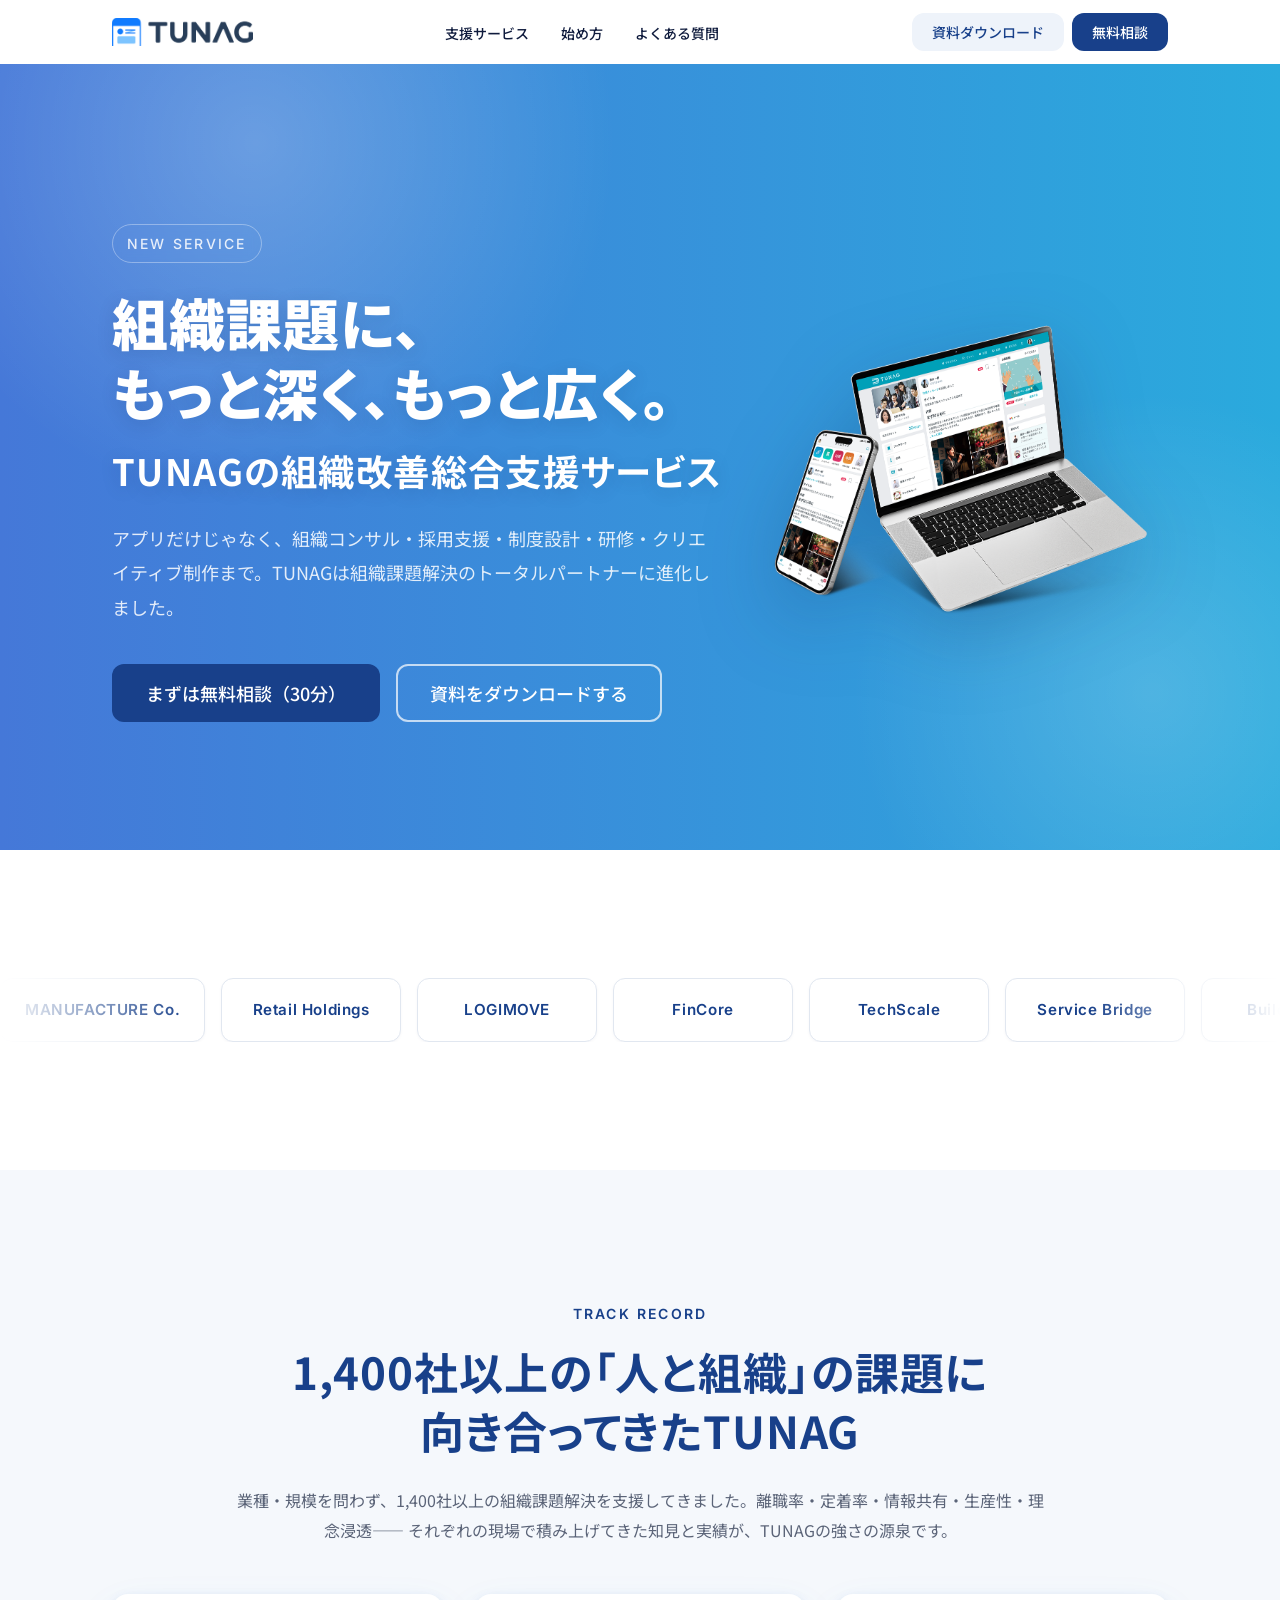
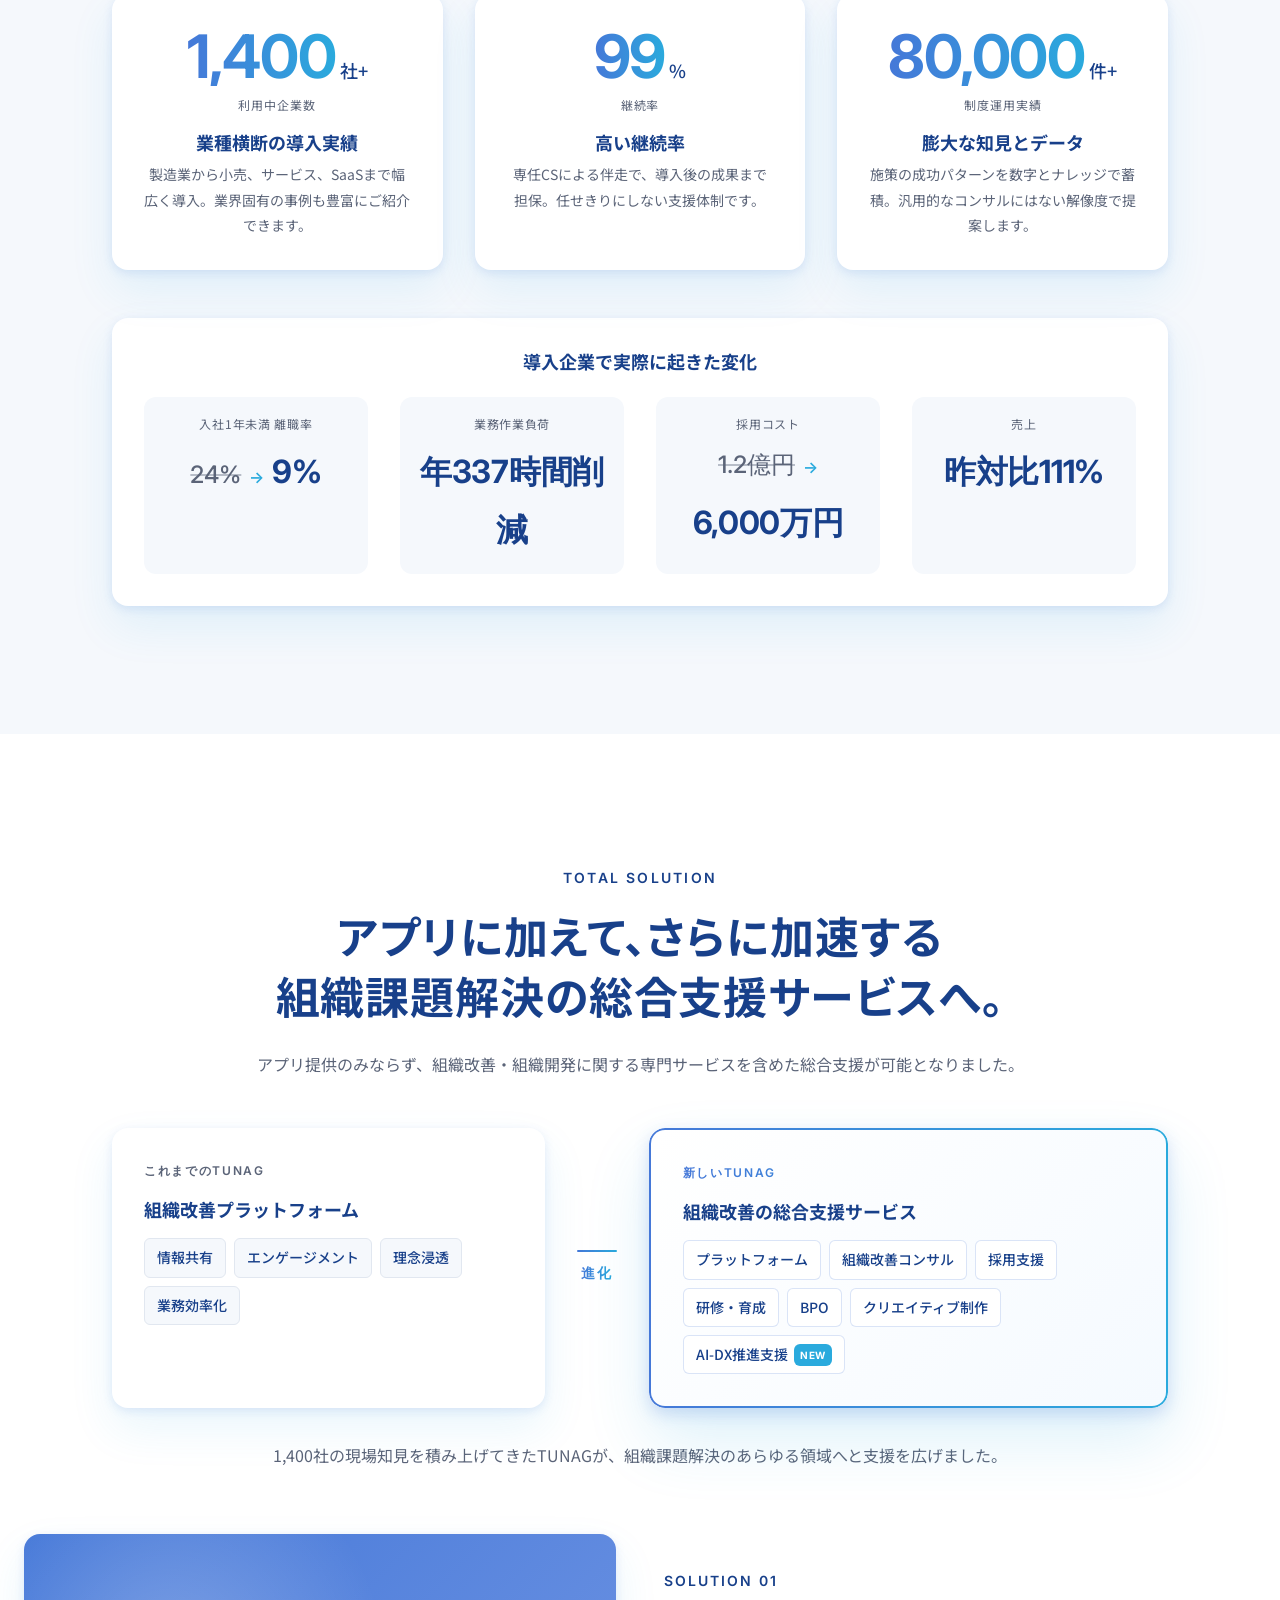
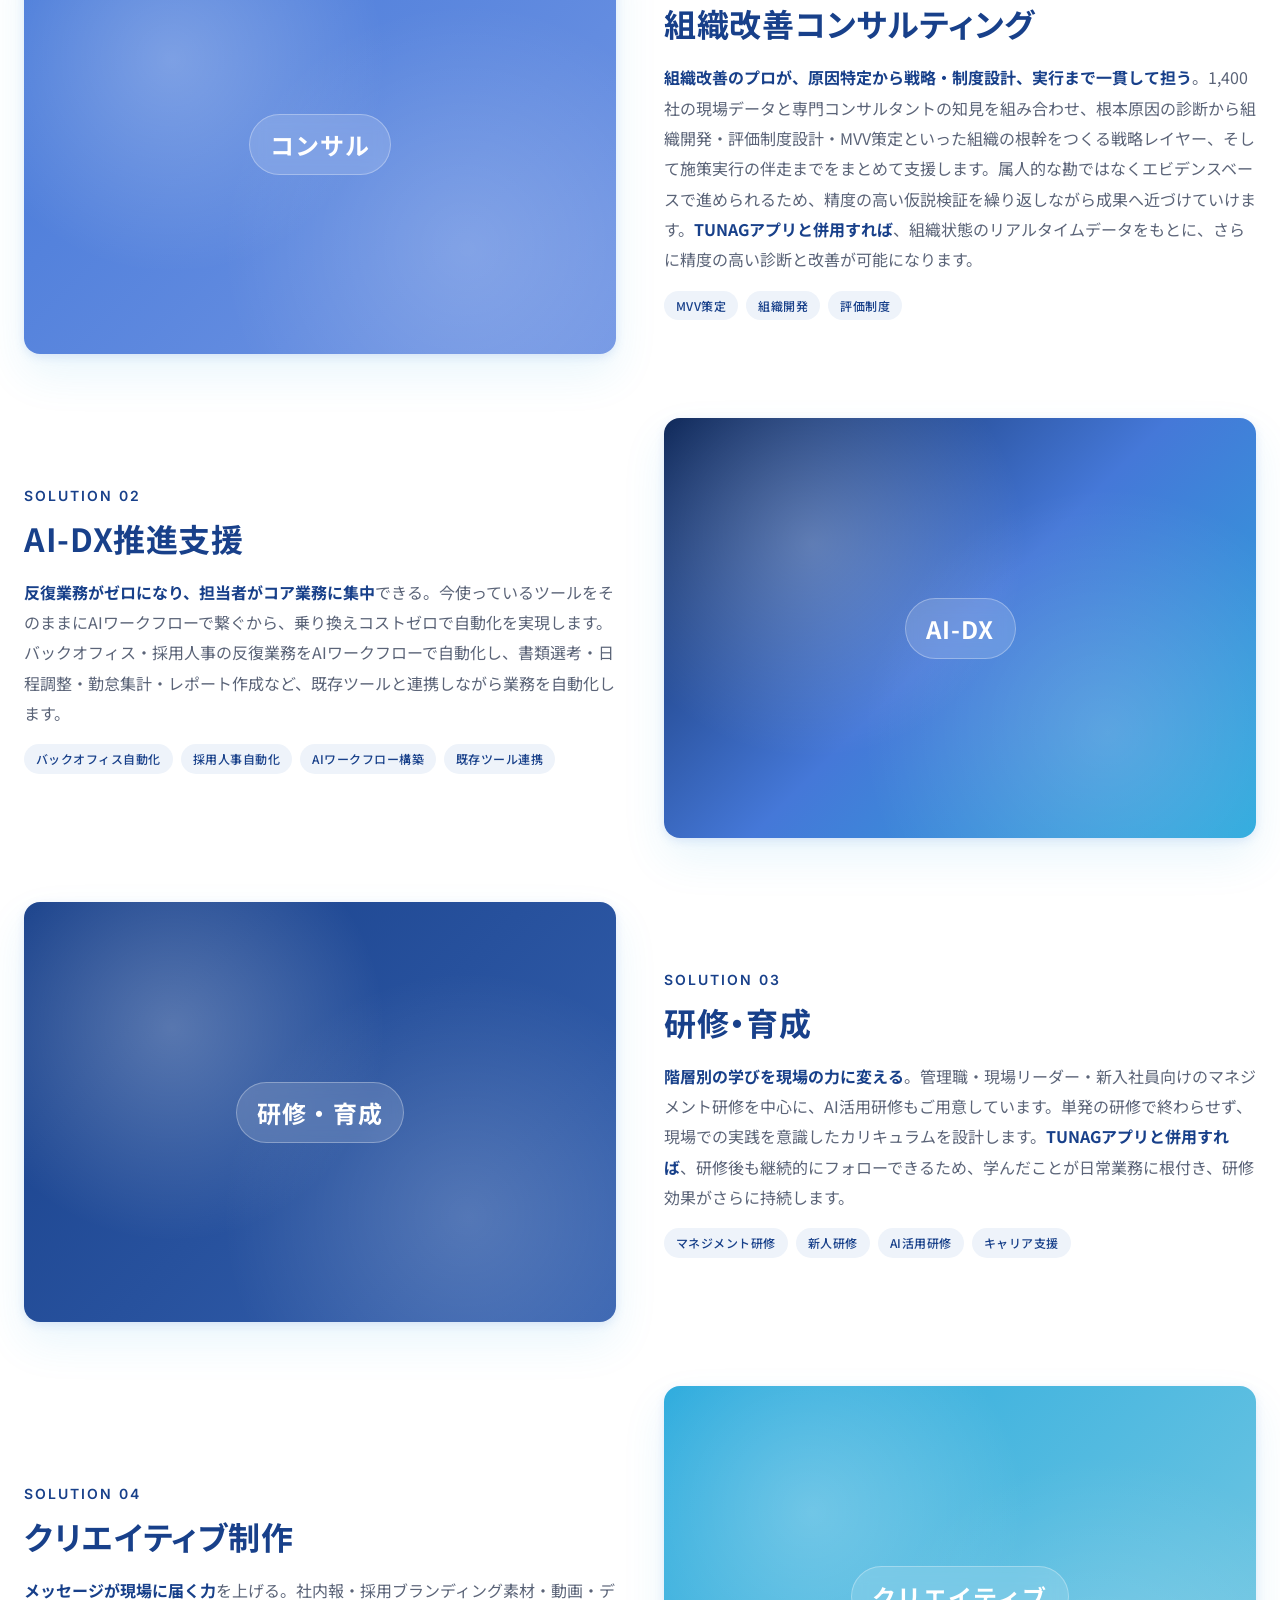
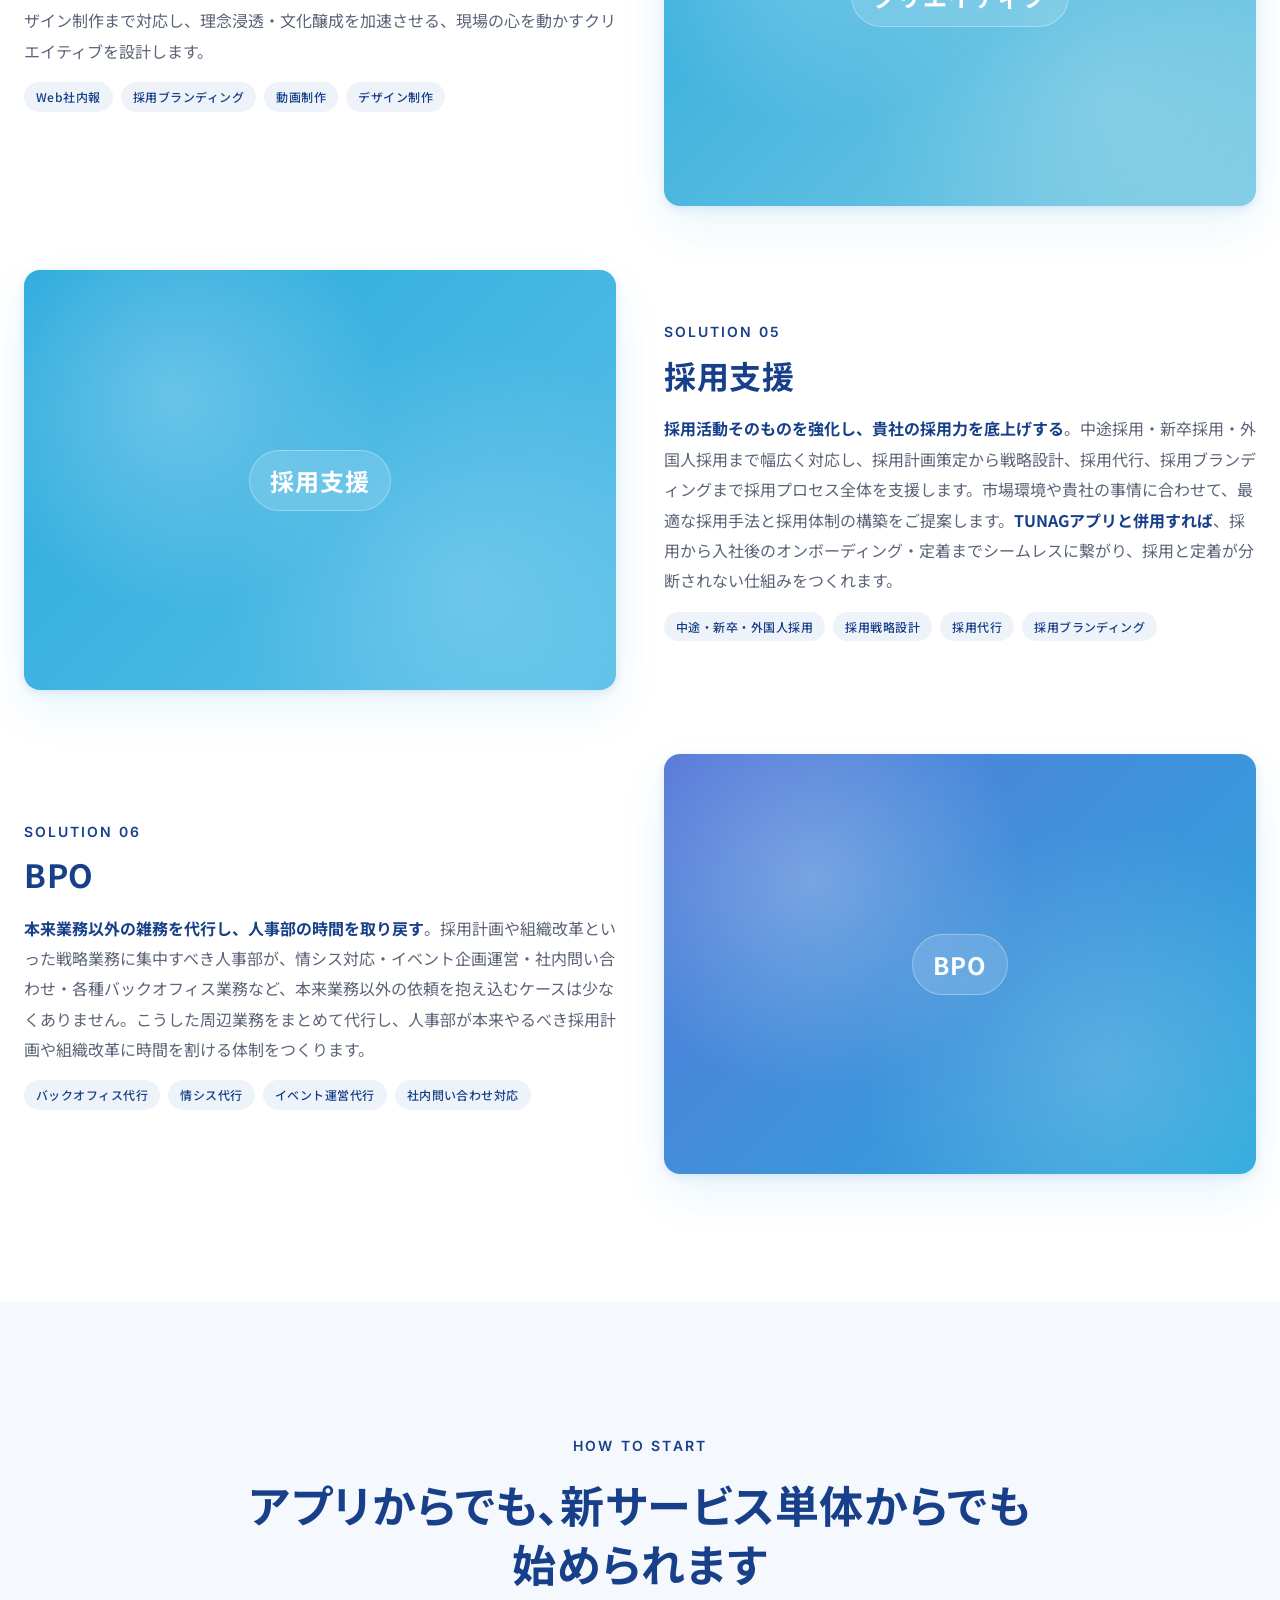
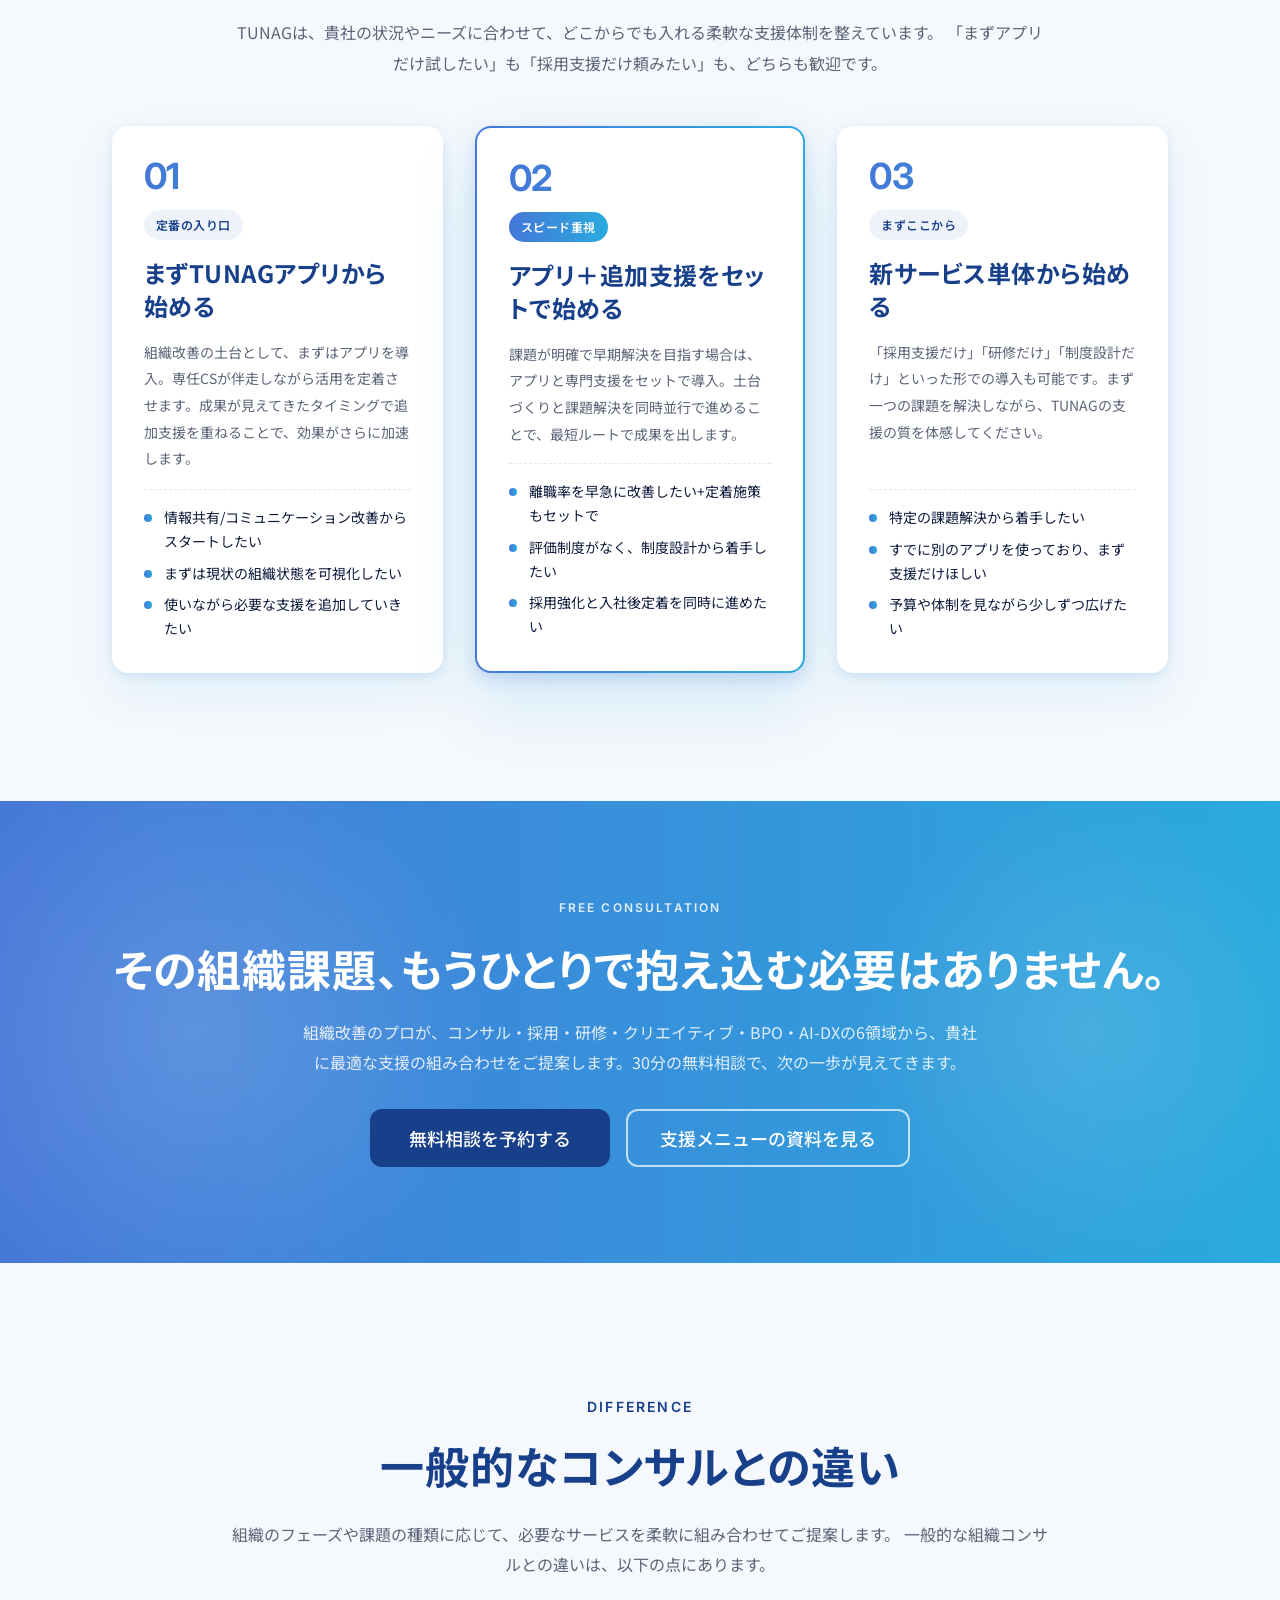
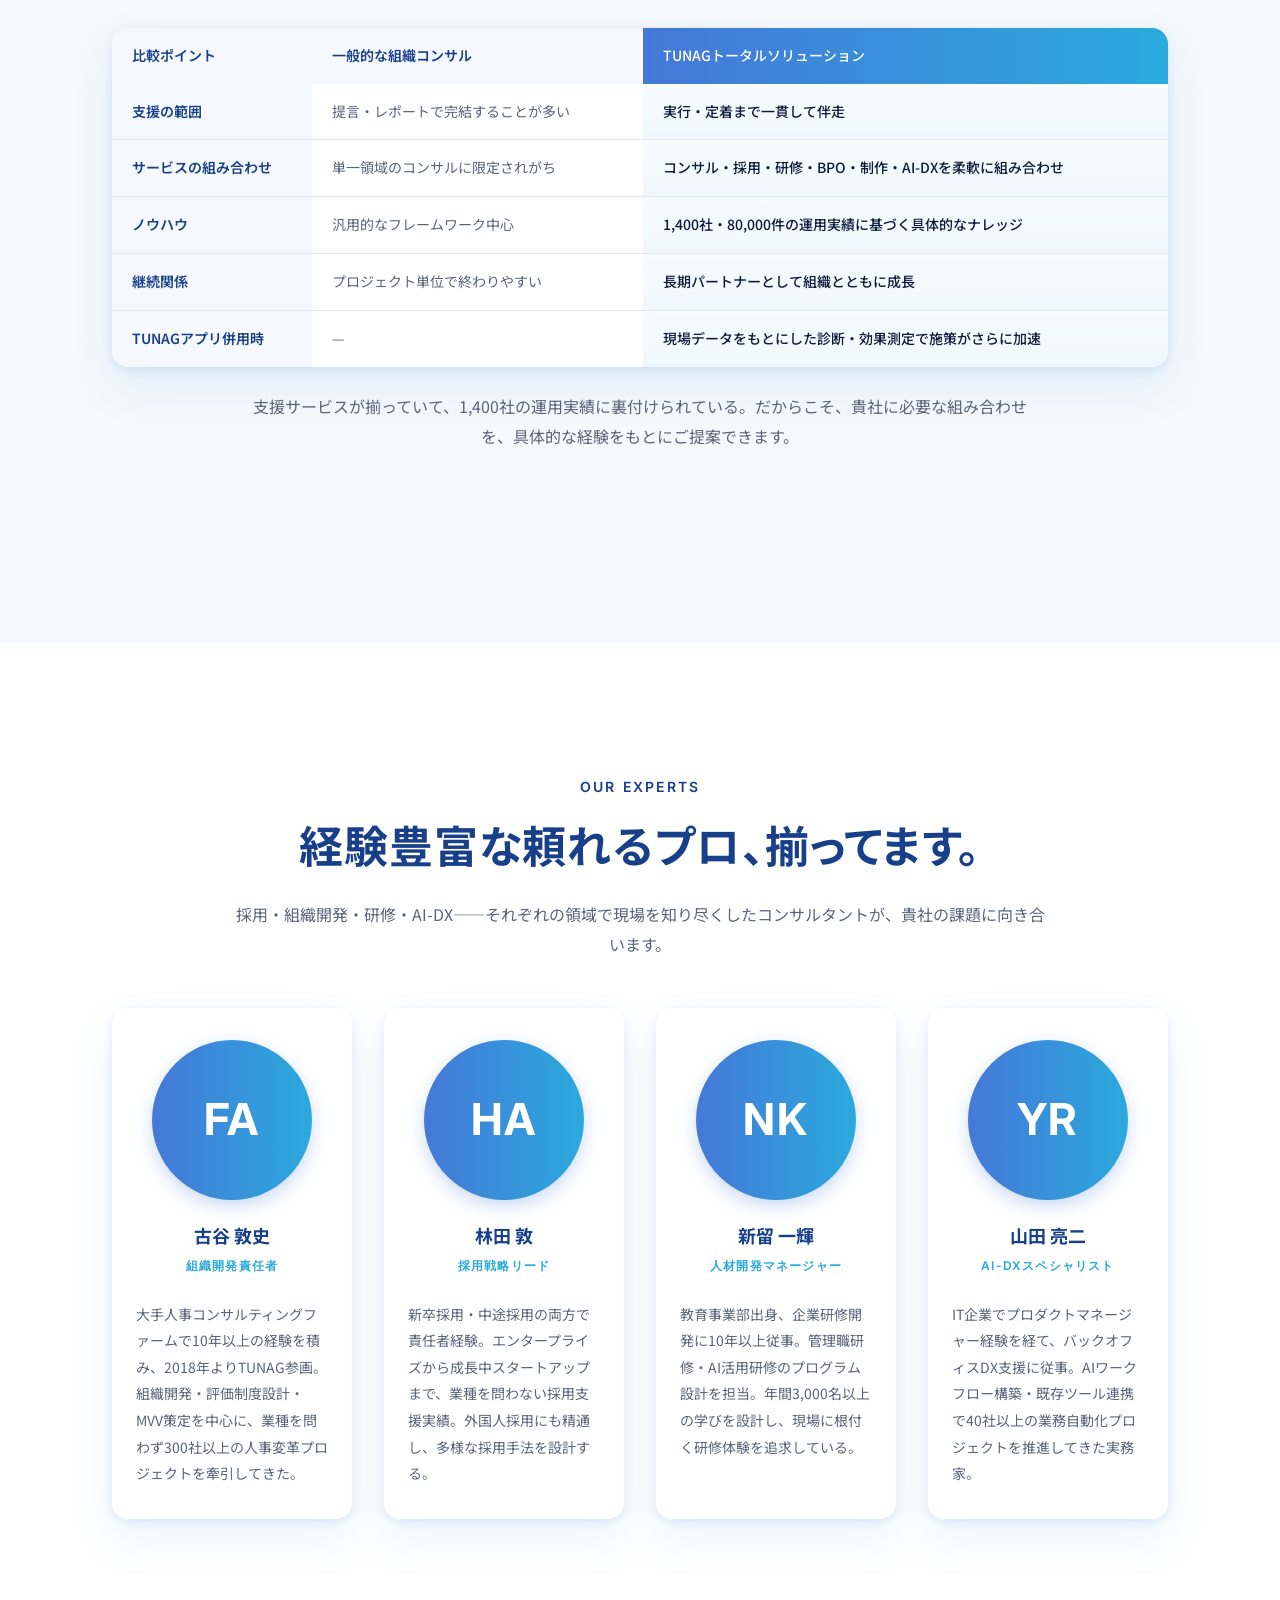
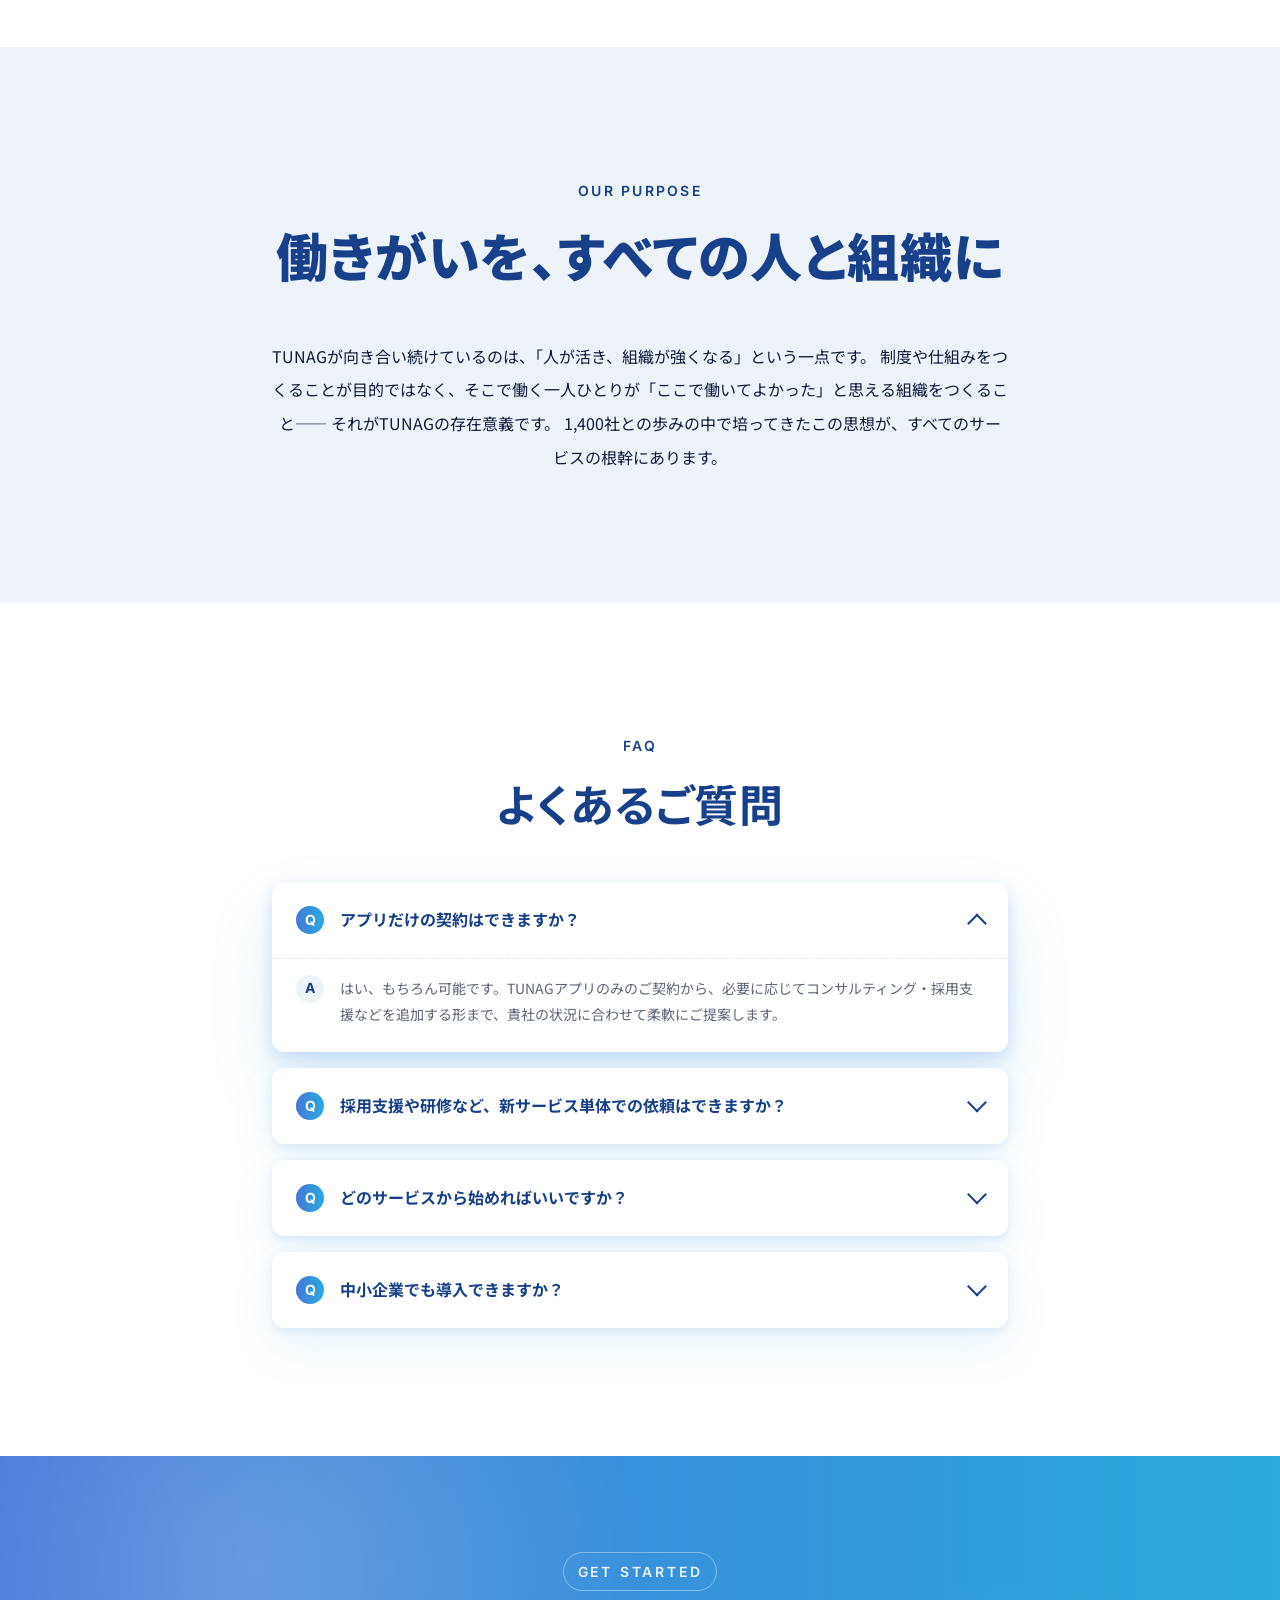
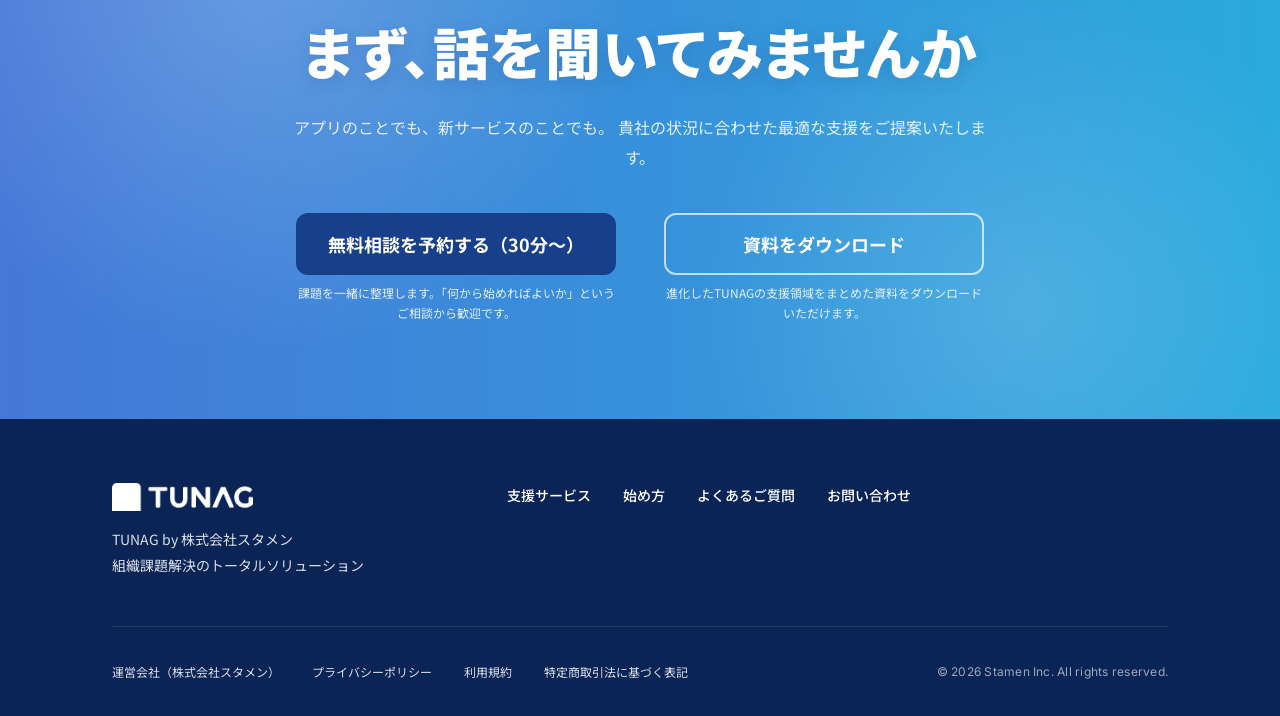
==== commit c6be6062: "Track Record 見出し末尾に「TUNAG」を追加 Co-Authored-By: Claude Opus 4.7 (1M context) <noreply@anthropic.com>" ====
--- a/index.html
+++ b/index.html
@@ -118,7 +118,7 @@
       <div class="l-container">
         <header class="c-section-head">
           <p class="c-section-head__eyebrow">Track Record</p>
-          <h2 class="c-section-head__title">1,400社以上の「人と組織」の課題に<br class="u-pc-only">向き合ってきた</h2>
+          <h2 class="c-section-head__title">1,400社以上の「人と組織」の課題に<br class="u-pc-only">向き合ってきたTUNAG</h2>
           <p class="c-section-head__lead">
             業種・規模を問わず、1,400社以上の組織課題解決を支援してきました。離職率・定着率・情報共有・生産性・理念浸透——
             それぞれの現場で積み上げてきた知見と実績が、TUNAGの強さの源泉です。
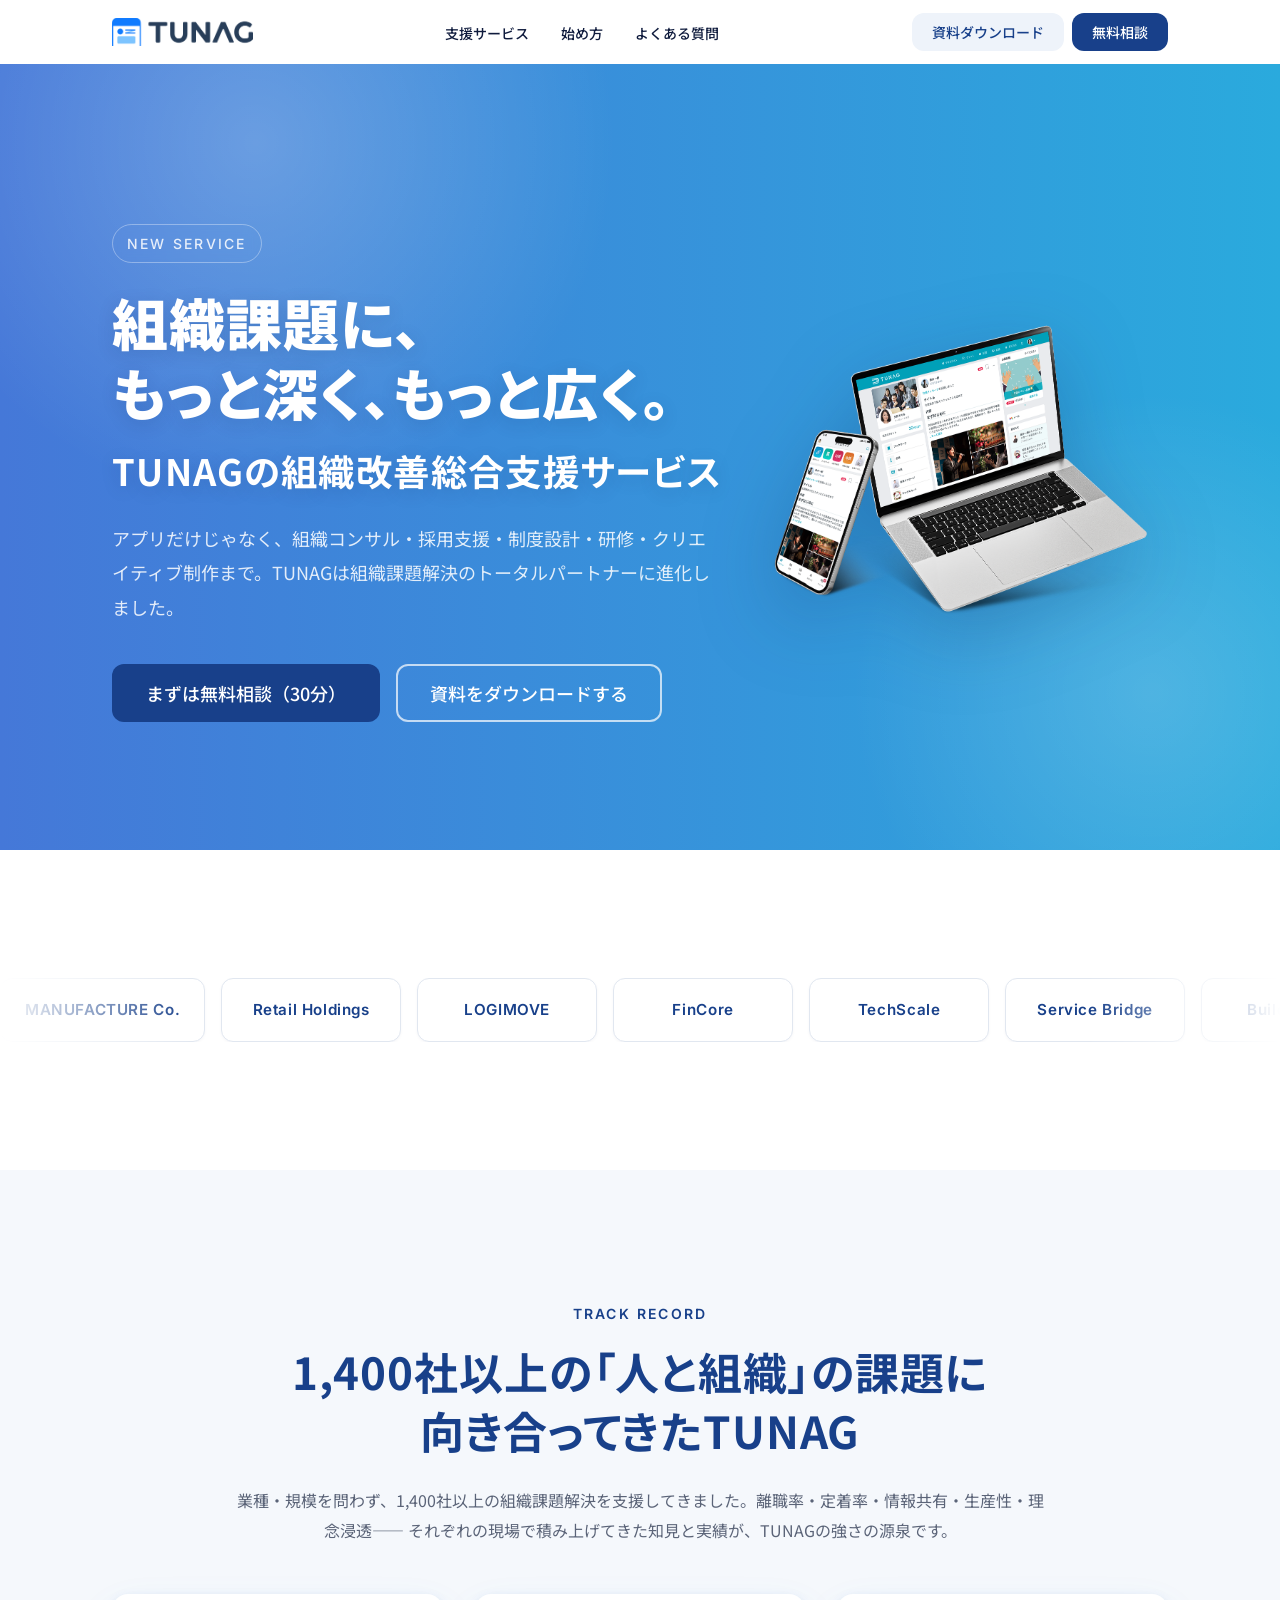
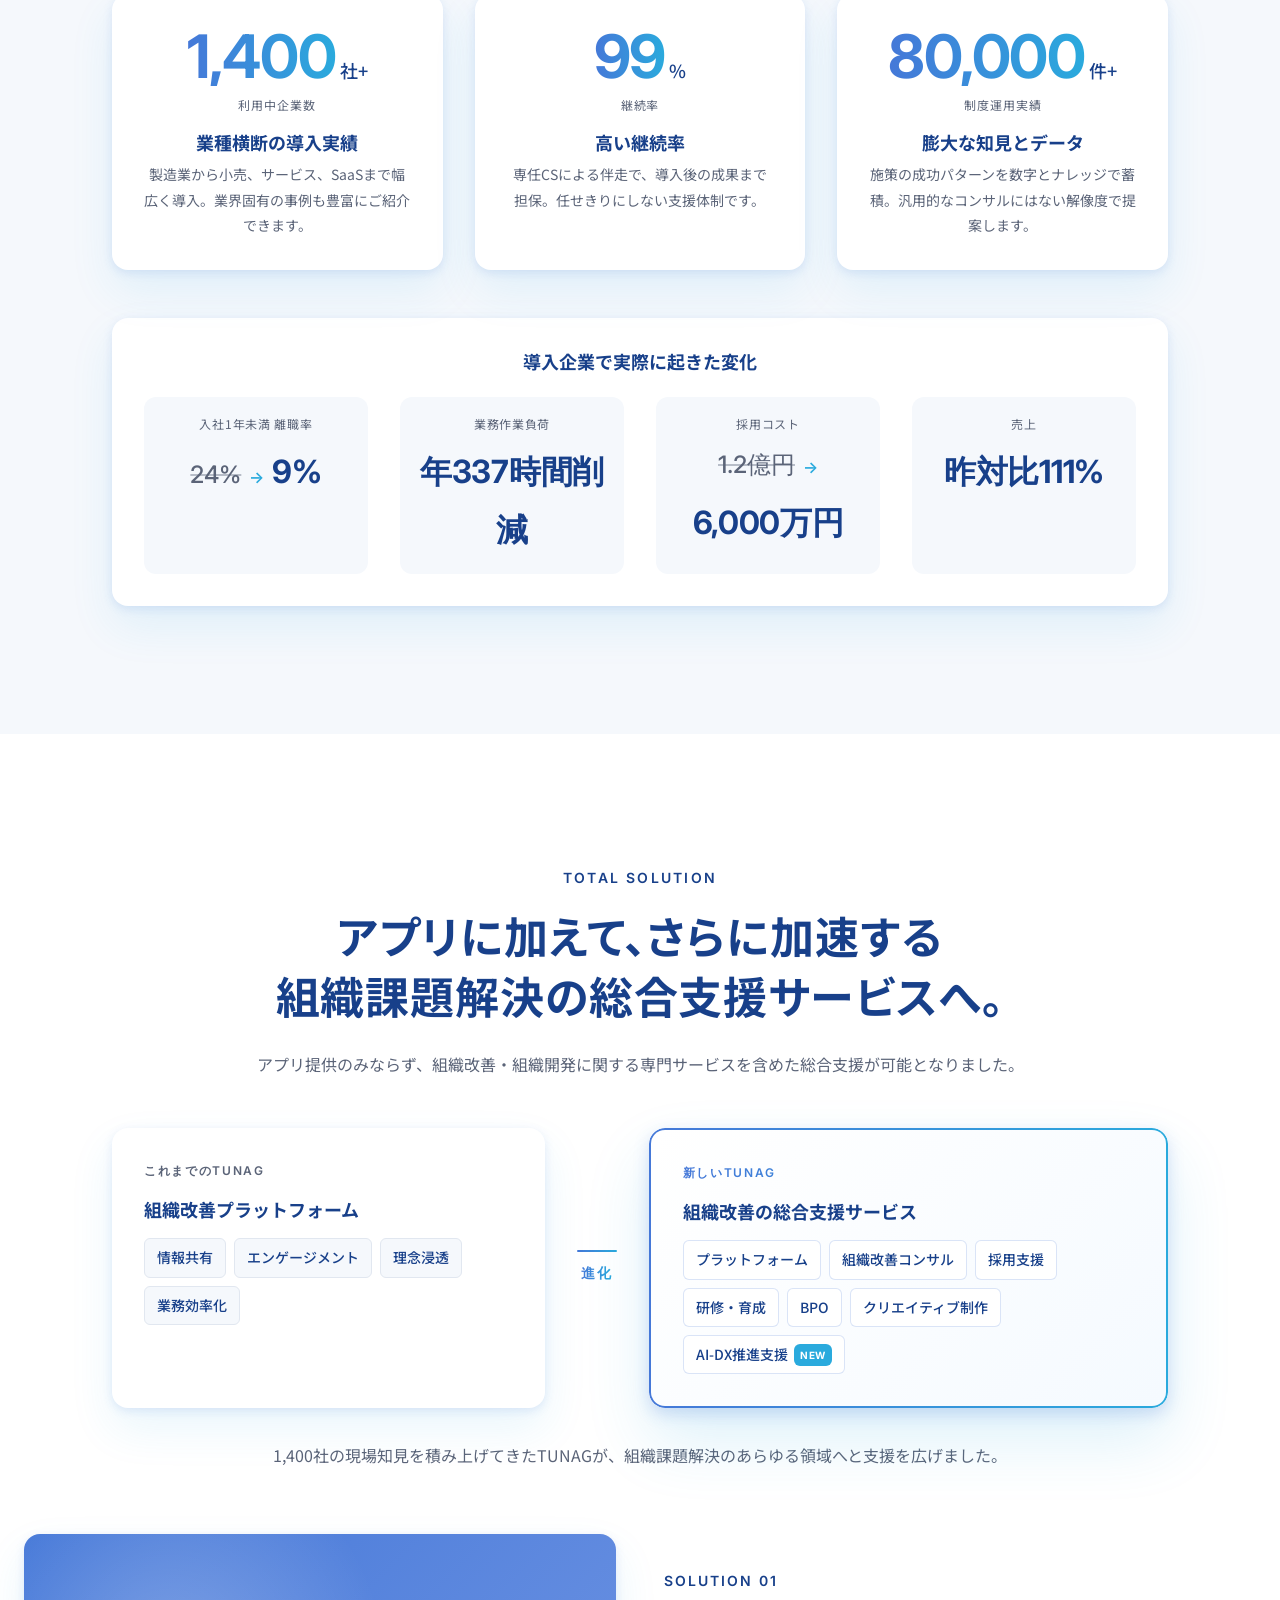
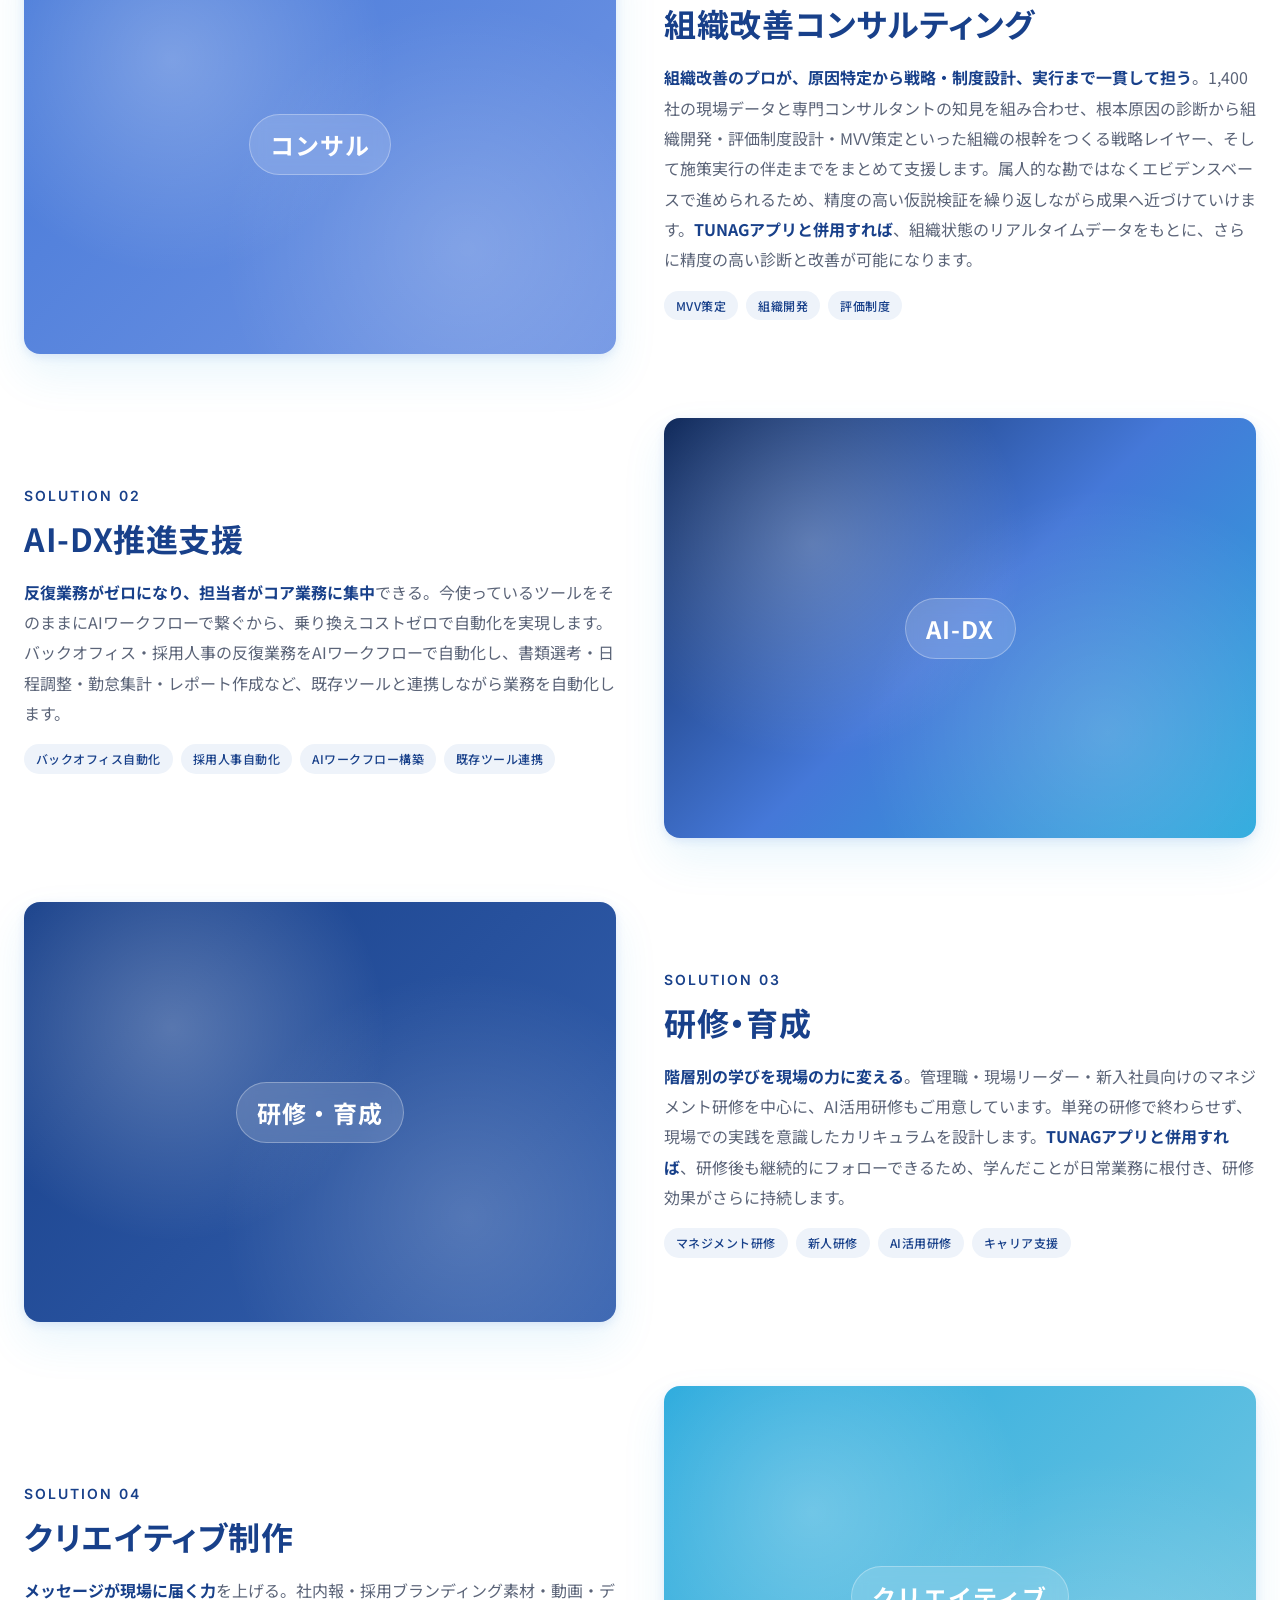
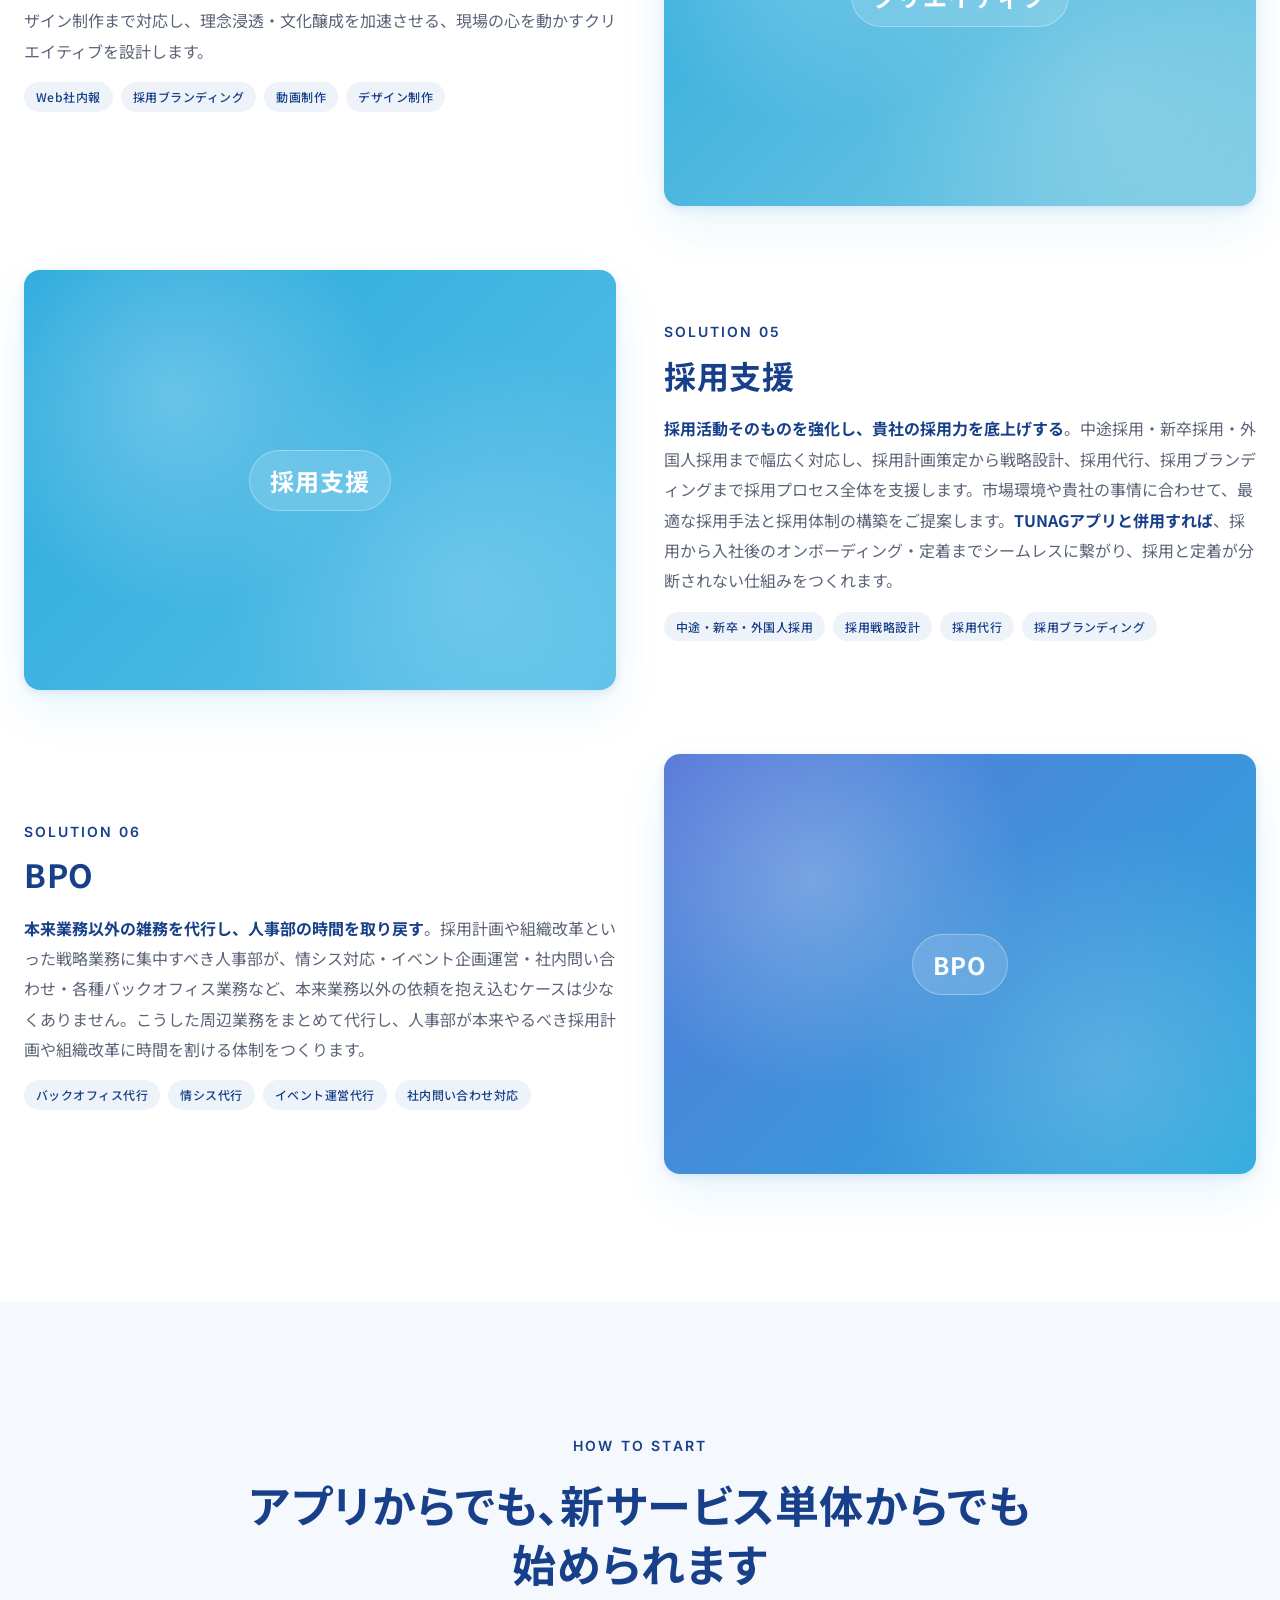
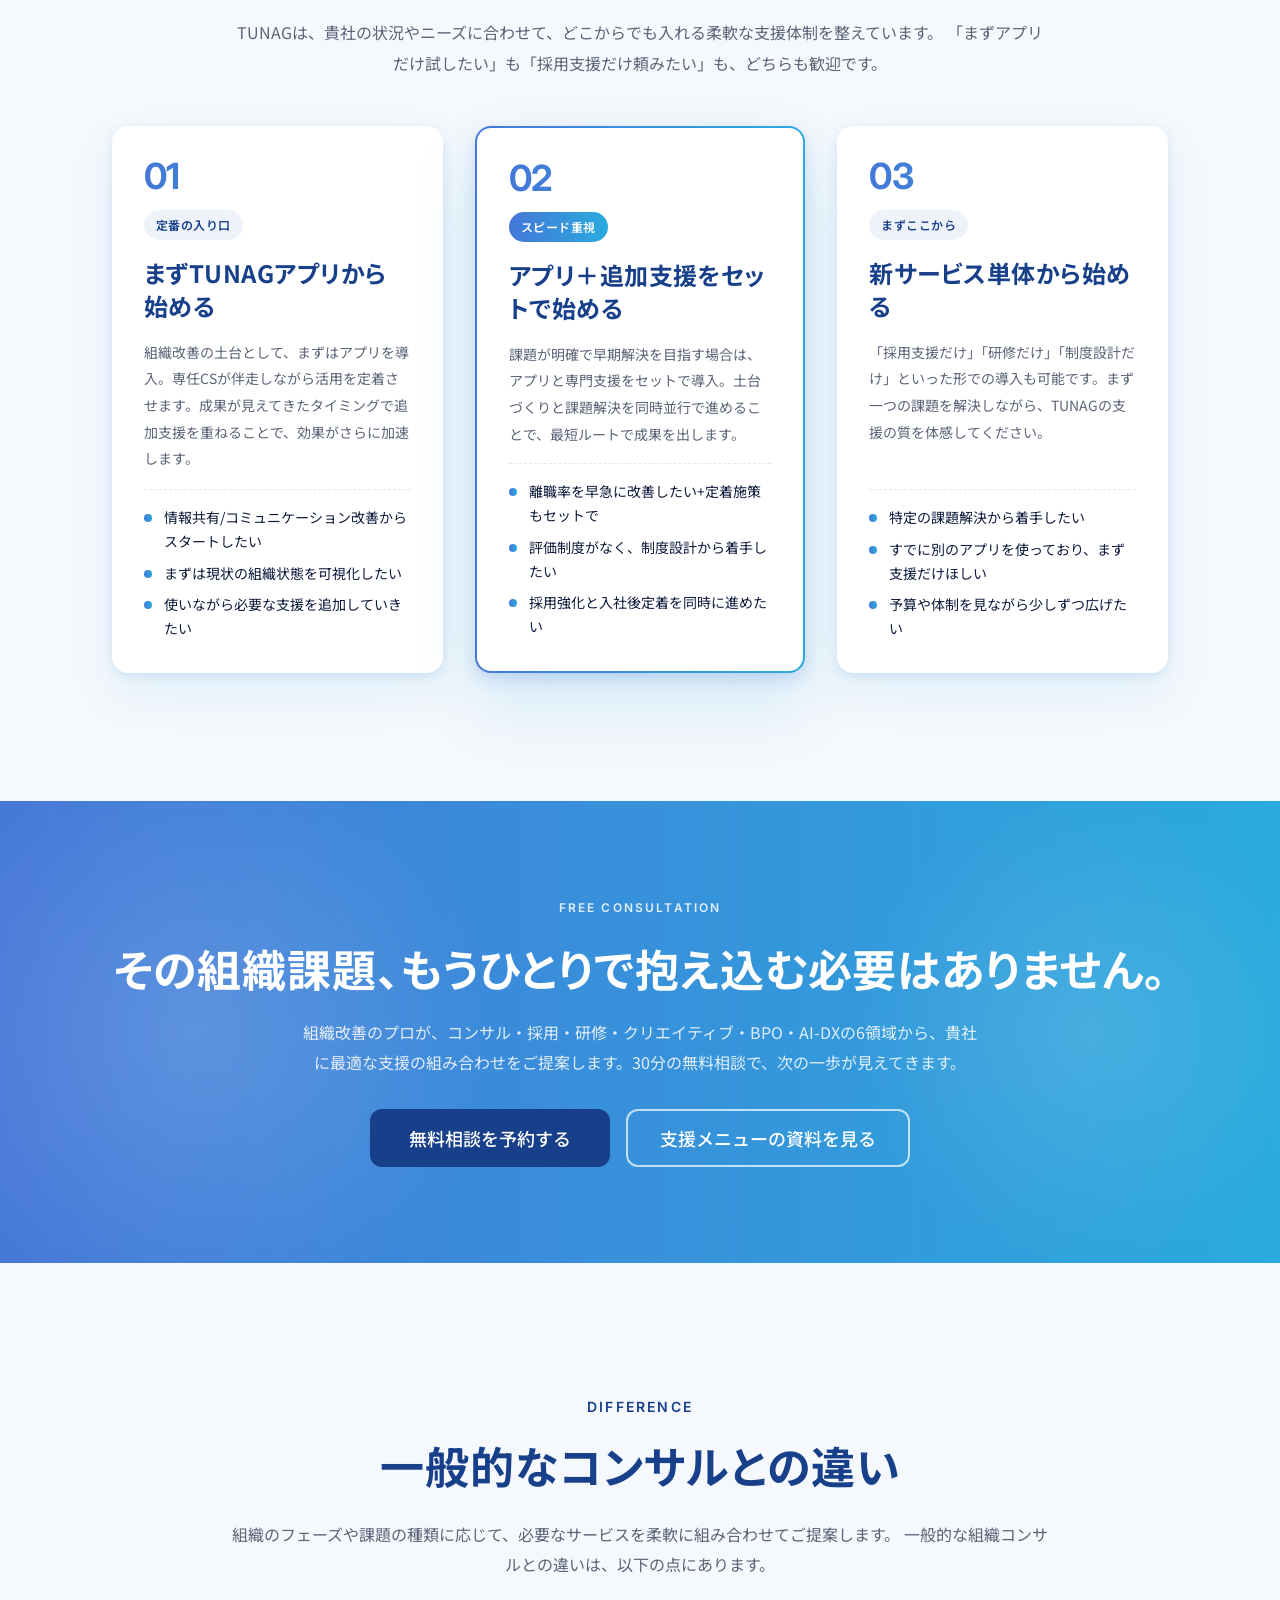
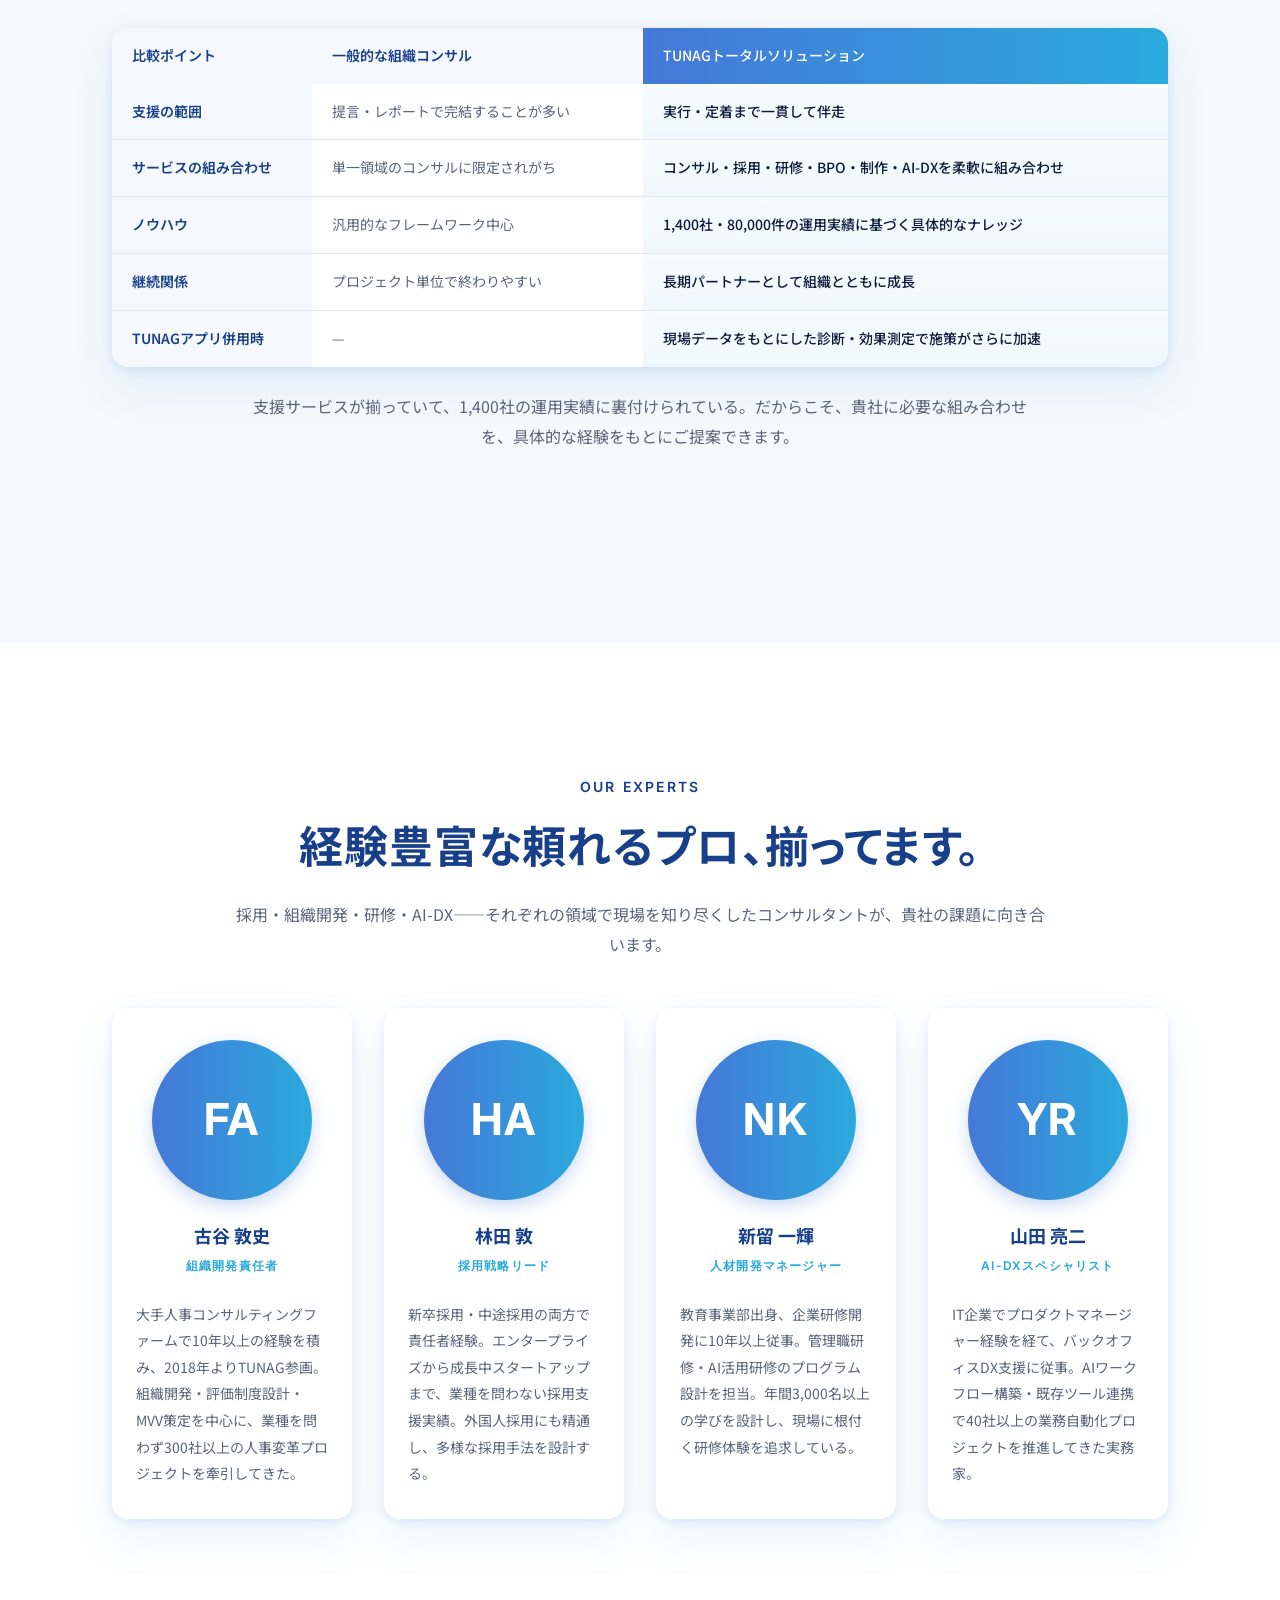
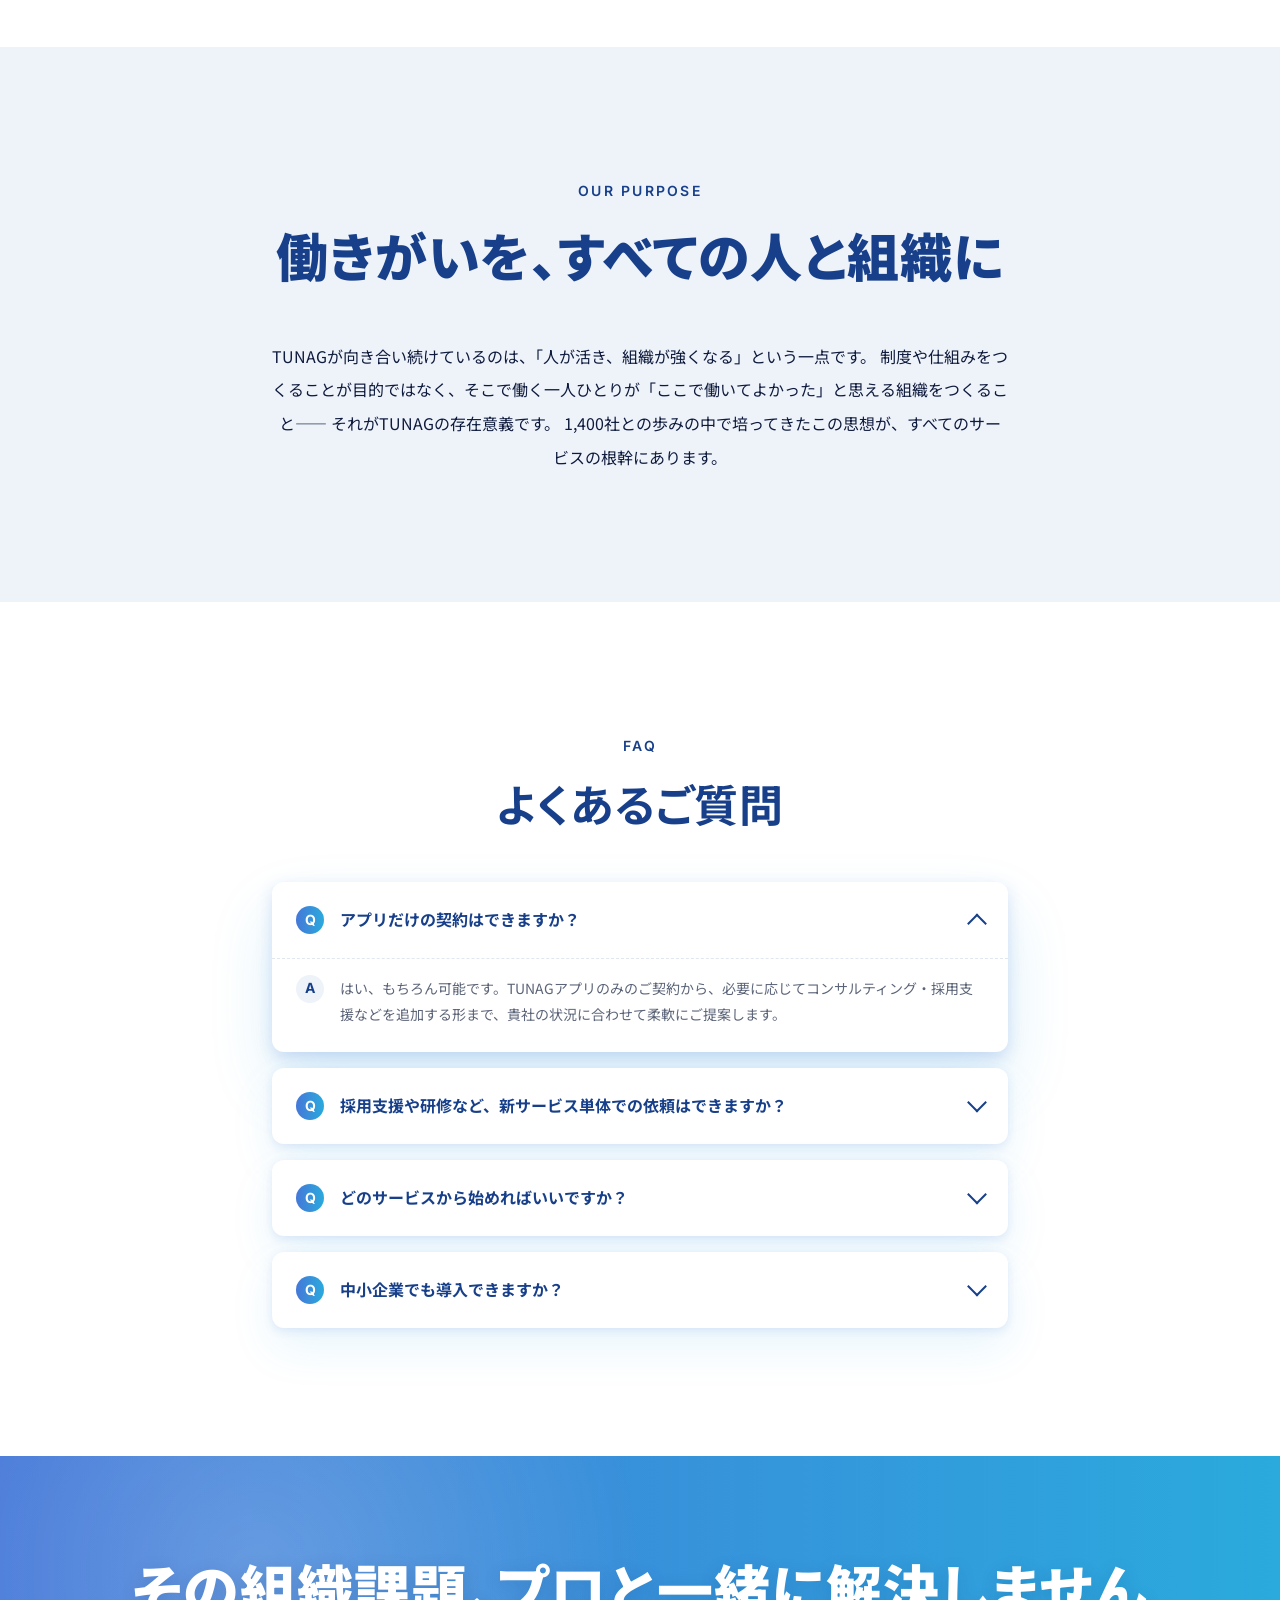
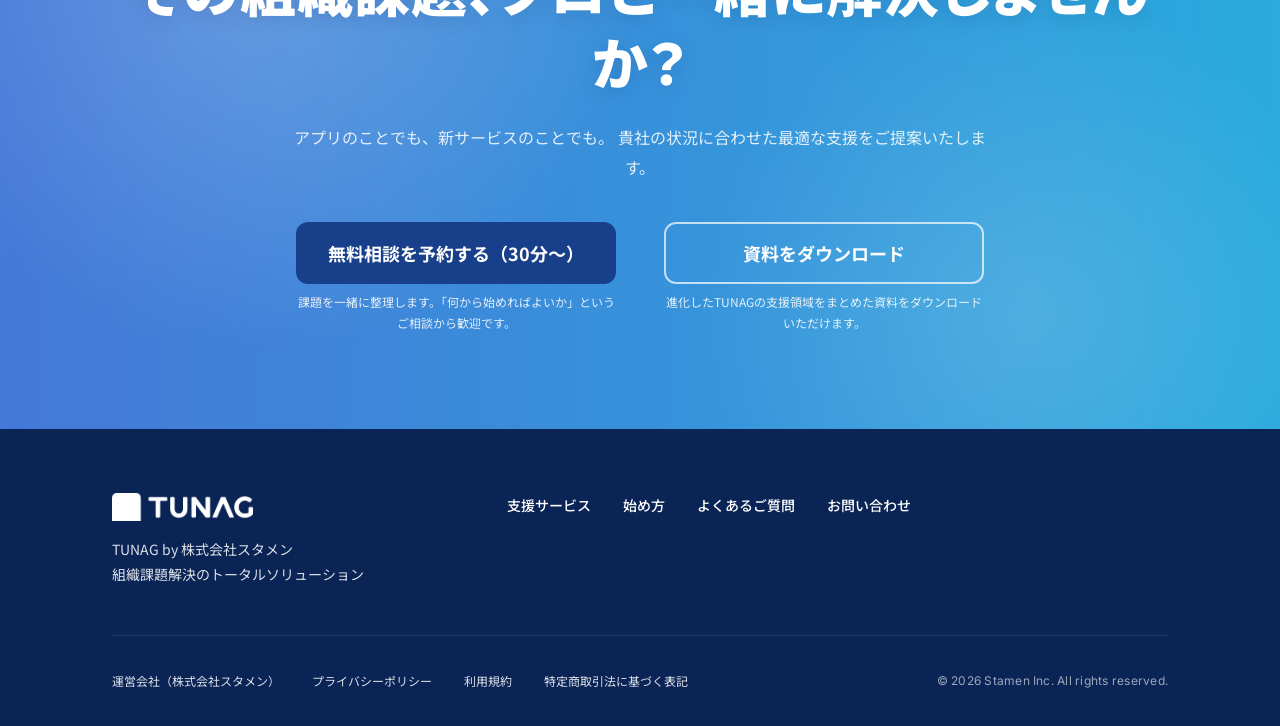
==== commit 0bc0d300: "Final CTAの Get Started eyebrow 削除・見出し変更 Co-Authored-By: Claude Opus 4.7 (1M context) <noreply@anthro" ====
--- a/index.html
+++ b/index.html
@@ -592,8 +592,7 @@
     <!-- ========== 13. Final CTA ========== -->
     <section class="p-final-cta" id="final-cta">
       <div class="l-container p-final-cta__inner">
-        <p class="p-final-cta__eyebrow">Get Started</p>
-        <h2 class="p-final-cta__title">まず、話を聞いてみませんか</h2>
+        <h2 class="p-final-cta__title">その組織課題、プロと一緒に解決しませんか？</h2>
         <p class="p-final-cta__lead">
           アプリのことでも、新サービスのことでも。<br class="u-sp-only">
           貴社の状況に合わせた最適な支援をご提案いたします。
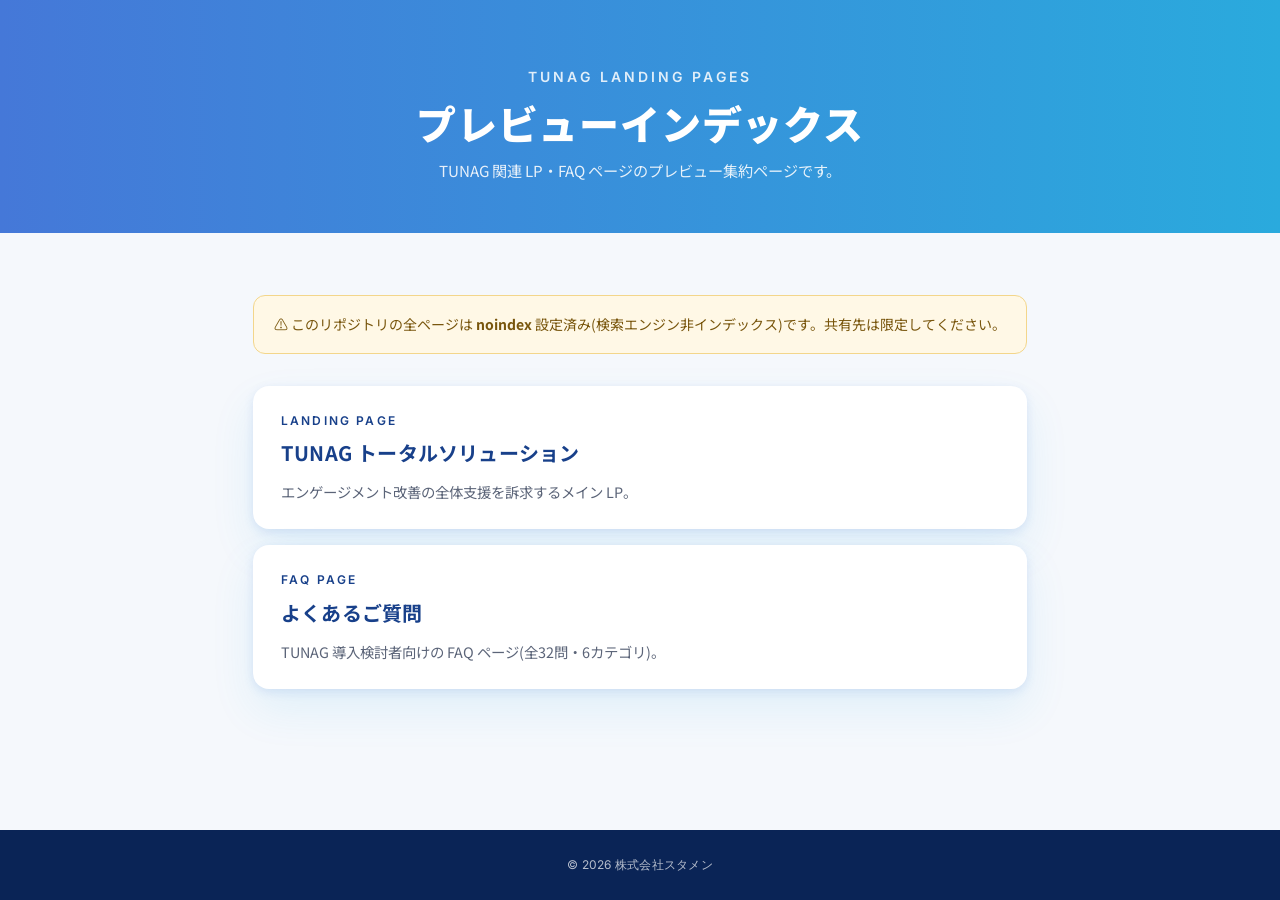
==== commit 299fe917: "Add faq page + repository root index/README - faq/: ブランドサイトに設置する FAQ ページ(全32問・6カテゴリ・details/summary " ====
--- a/index.html
+++ b/index.html
@@ -3,709 +3,163 @@
 <head>
   <meta charset="UTF-8">
   <meta name="viewport" content="width=device-width, initial-scale=1.0">
+  <title>tunag-landing-pages インデックス</title>
   <meta name="robots" content="noindex, nofollow, noarchive, nosnippet">
-  <meta name="googlebot" content="noindex, nofollow, noarchive, nosnippet">
-  <title>TUNAG トータルソリューション｜組織課題解決の総合支援サービス</title>
-  <meta name="description" content="採用・定着・制度設計・研修・BPO・クリエイティブ・AI-DXまで。1,400社の現場知見を積み上げてきたTUNAGが、組織課題解決のトータルパートナーとして貴社に伴走します。">
-
-  <meta property="og:type" content="website">
-  <meta property="og:title" content="TUNAG トータルソリューション｜組織課題解決の総合支援サービス">
-  <meta property="og:description" content="1,400社の現場知見を積み上げてきたTUNAGが、組織課題解決のトータルパートナーとして貴社に伴走します。">
-  <meta property="og:image" content="/images/og-comprehensive-support-services.png">
-
   <link rel="preconnect" href="https://fonts.googleapis.com">
   <link rel="preconnect" href="https://fonts.gstatic.com" crossorigin>
   <link
-    href="https://fonts.googleapis.com/css2?family=Inter:wght@400;500;600;700&family=Noto+Sans+JP:wght@400;500;700;900&display=swap"
+    href="https://fonts.googleapis.com/css2?family=Inter:wght@400;500;700&family=Noto+Sans+JP:wght@400;500;700&display=swap"
     rel="stylesheet"
   >
-
-  <link rel="stylesheet" href="style.css">
+  <style>
+    :root {
+      --color-primary: #18408a;
+      --color-primary-deep: #0a2456;
+      --color-text: #0f1b3d;
+      --color-text-mute: #5b6478;
+      --color-bg: #ffffff;
+      --color-bg-soft: #f5f8fc;
+      --color-border: #e1e7f0;
+      --gradient-brand: linear-gradient(90deg, #4578d8 0%, #2aaadd 100%);
+      --shadow-card: 0 3px 10px rgba(69, 120, 216, 0.14), 0 20px 44px rgba(42, 170, 221, 0.10);
+      --font-jp: 'Noto Sans JP', 'Hiragino Kaku Gothic ProN', sans-serif;
+      --font-en: 'Inter', 'Helvetica Neue', Arial, sans-serif;
+    }
+    * { box-sizing: border-box; }
+    body {
+      margin: 0;
+      font-family: var(--font-jp);
+      line-height: 1.8;
+      color: var(--color-text);
+      background: var(--color-bg-soft);
+      min-height: 100vh;
+      display: flex;
+      flex-direction: column;
+    }
+    .header {
+      background: var(--gradient-brand);
+      color: #fff;
+      padding: 4rem 1.5rem 3rem;
+      text-align: center;
+    }
+    .header__eyebrow {
+      font-family: var(--font-en);
+      font-size: 0.875rem;
+      font-weight: 600;
+      letter-spacing: 0.22em;
+      text-transform: uppercase;
+      opacity: 0.85;
+      margin: 0 0 0.5rem;
+    }
+    .header__title {
+      font-size: clamp(1.75rem, 4vw, 2.5rem);
+      font-weight: 900;
+      line-height: 1.3;
+      margin: 0 0 0.5rem;
+      letter-spacing: 0.02em;
+    }
+    .header__lead {
+      max-width: 600px;
+      margin: 0 auto;
+      opacity: 0.88;
+      font-size: 0.95rem;
+    }
+    .container {
+      max-width: 880px;
+      margin: 0 auto;
+      padding: 3rem 1.5rem;
+      flex: 1;
+    }
+    .notice {
+      background: #fff8e6;
+      border: 1px solid #f3d68b;
+      border-radius: 12px;
+      padding: 1rem 1.25rem;
+      font-size: 0.875rem;
+      color: #78550c;
+      margin-bottom: 2rem;
+    }
+    .list {
+      list-style: none;
+      padding: 0;
+      margin: 0;
+      display: flex;
+      flex-direction: column;
+      gap: 1rem;
+    }
+    .card {
+      display: block;
+      background: #fff;
+      border-radius: 16px;
+      padding: 1.5rem 1.75rem;
+      box-shadow: var(--shadow-card);
+      text-decoration: none;
+      color: inherit;
+      transition: transform 0.2s, box-shadow 0.2s;
+    }
+    .card:hover {
+      transform: translateY(-2px);
+      box-shadow: 0 6px 16px rgba(69, 120, 216, 0.22), 0 32px 64px rgba(42, 170, 221, 0.16);
+    }
+    .card__eyebrow {
+      font-family: var(--font-en);
+      font-size: 0.75rem;
+      font-weight: 600;
+      letter-spacing: 0.18em;
+      text-transform: uppercase;
+      color: var(--color-primary);
+      margin: 0 0 0.25rem;
+    }
+    .card__title {
+      font-size: 1.25rem;
+      font-weight: 700;
+      color: var(--color-primary);
+      margin: 0 0 0.5rem;
+      letter-spacing: 0.01em;
+    }
+    .card__desc {
+      font-size: 0.9rem;
+      color: var(--color-text-mute);
+      margin: 0;
+    }
+    .footer {
+      background: var(--color-primary-deep);
+      color: rgba(255,255,255,0.7);
+      padding: 1.5rem;
+      font-size: 0.75rem;
+      text-align: center;
+      font-family: var(--font-en);
+      letter-spacing: 0.02em;
+    }
+  </style>
 </head>
 <body>
-
-  <!-- ========== Header ========== -->
-  <header class="l-header" role="banner">
-    <div class="l-container l-header__inner">
-      <a class="c-brand" href="#top" aria-label="TUNAG トップへ">
-        <img class="c-brand__logo" src="images/tunag-logo-1.png" alt="TUNAG">
-      </a>
-      <nav class="c-nav" aria-label="グローバルナビゲーション">
-        <ul class="c-nav__list">
-          <li><a class="c-nav__link" href="#solution">支援サービス</a></li>
-          <li><a class="c-nav__link" href="#how-to-start">始め方</a></li>
-          <li><a class="c-nav__link" href="#faq">よくある質問</a></li>
-        </ul>
-      </nav>
-      <div class="l-header__ctas">
-        <a class="c-button c-button--secondary c-button--sm l-header__cta-sub" href="#final-cta">資料ダウンロード</a>
-        <a class="c-button c-button--primary c-button--sm" href="#final-cta">無料相談</a>
-      </div>
-    </div>
+  <header class="header">
+    <p class="header__eyebrow">TUNAG Landing Pages</p>
+    <h1 class="header__title">プレビューインデックス</h1>
+    <p class="header__lead">TUNAG 関連 LP・FAQ ページのプレビュー集約ページです。</p>
   </header>
-
-  <main id="top">
-
-    <!-- ========== 1. Hero ========== -->
-    <section class="p-hero">
-      <div class="p-hero__bg" aria-hidden="true"></div>
-      <div class="l-container p-hero__inner">
-        <div class="p-hero__copy">
-          <p class="p-hero__eyebrow">New Service</p>
-          <h1 class="p-hero__title">
-            組織課題に、<br>
-            もっと深く、もっと広く。<br>
-            <span class="p-hero__title-sub">TUNAGの組織改善総合支援サービス</span>
-          </h1>
-          <p class="p-hero__subtitle">
-            アプリだけじゃなく、組織コンサル・採用支援・制度設計・研修・クリエイティブ制作まで。TUNAGは組織課題解決のトータルパートナーに進化しました。
-          </p>
-          <div class="p-hero__actions">
-            <a class="c-button c-button--primary c-button--lg" href="#final-cta">まずは無料相談（30分）</a>
-            <a class="c-button c-button--ghost c-button--lg" href="#final-cta">資料をダウンロードする</a>
-          </div>
-        </div>
-        <div class="p-hero__visual">
-          <img class="p-hero__mock-image" src="images/hero-mockup.png" alt="TUNAGアプリの利用イメージ(ノートPCとスマートフォン)">
-        </div>
-      </div>
-
-    </section>
-
-    <!-- ========== 2. Logos ========== -->
-    <section class="l-section p-logos">
-      <div class="p-logos__marquee" aria-label="導入企業ロゴ">
-        <div class="p-logos__track">
-          <!-- 3セット複製: 原本 + 複製×2 -->
-          <div class="p-logos__item">MANUFACTURE Co.</div>
-          <div class="p-logos__item">Retail Holdings</div>
-          <div class="p-logos__item">LOGIMOVE</div>
-          <div class="p-logos__item">FinCore</div>
-          <div class="p-logos__item">TechScale</div>
-          <div class="p-logos__item">Service Bridge</div>
-          <div class="p-logos__item">BuildWorks</div>
-          <div class="p-logos__item">MediCare</div>
-          <div class="p-logos__item">FoodLink</div>
-          <div class="p-logos__item">EduNext</div>
-
-          <div class="p-logos__item">MANUFACTURE Co.</div>
-          <div class="p-logos__item">Retail Holdings</div>
-          <div class="p-logos__item">LOGIMOVE</div>
-          <div class="p-logos__item">FinCore</div>
-          <div class="p-logos__item">TechScale</div>
-          <div class="p-logos__item">Service Bridge</div>
-          <div class="p-logos__item">BuildWorks</div>
-          <div class="p-logos__item">MediCare</div>
-          <div class="p-logos__item">FoodLink</div>
-          <div class="p-logos__item">EduNext</div>
-
-          <div class="p-logos__item">MANUFACTURE Co.</div>
-          <div class="p-logos__item">Retail Holdings</div>
-          <div class="p-logos__item">LOGIMOVE</div>
-          <div class="p-logos__item">FinCore</div>
-          <div class="p-logos__item">TechScale</div>
-          <div class="p-logos__item">Service Bridge</div>
-          <div class="p-logos__item">BuildWorks</div>
-          <div class="p-logos__item">MediCare</div>
-          <div class="p-logos__item">FoodLink</div>
-          <div class="p-logos__item">EduNext</div>
-        </div>
-      </div>
-    </section>
-
-    <!-- ========== 3. Strengths — Track Record ========== -->
-    <section class="l-section l-section--soft p-strengths" id="track-record">
-      <div class="l-container">
-        <header class="c-section-head">
-          <p class="c-section-head__eyebrow">Track Record</p>
-          <h2 class="c-section-head__title">1,400社以上の「人と組織」の課題に<br class="u-pc-only">向き合ってきたTUNAG</h2>
-          <p class="c-section-head__lead">
-            業種・規模を問わず、1,400社以上の組織課題解決を支援してきました。離職率・定着率・情報共有・生産性・理念浸透——
-            それぞれの現場で積み上げてきた知見と実績が、TUNAGの強さの源泉です。
-          </p>
-        </header>
-
-        <div class="p-strengths__grid">
-          <article class="p-strengths__item">
-            <p class="p-strengths__metric">
-              <span class="p-strengths__metric-number" data-count-to="1400" data-count-format="comma">1,400</span><span class="p-strengths__metric-unit">社+</span>
-            </p>
-            <p class="p-strengths__metric-caption">利用中企業数</p>
-            <h3 class="p-strengths__item-title">業種横断の導入実績</h3>
-            <p class="p-strengths__item-text">製造業から小売、サービス、SaaSまで幅広く導入。業界固有の事例も豊富にご紹介できます。</p>
-          </article>
-
-          <article class="p-strengths__item">
-            <p class="p-strengths__metric">
-              <span class="p-strengths__metric-number" data-count-to="99">99</span><span class="p-strengths__metric-unit">%</span>
-            </p>
-            <p class="p-strengths__metric-caption">継続率</p>
-            <h3 class="p-strengths__item-title">高い継続率</h3>
-            <p class="p-strengths__item-text">専任CSによる伴走で、導入後の成果まで担保。任せきりにしない支援体制です。</p>
-          </article>
-
-          <article class="p-strengths__item">
-            <p class="p-strengths__metric">
-              <span class="p-strengths__metric-number" data-count-to="80000" data-count-format="comma">80,000</span><span class="p-strengths__metric-unit">件+</span>
-            </p>
-            <p class="p-strengths__metric-caption">制度運用実績</p>
-            <h3 class="p-strengths__item-title">膨大な知見とデータ</h3>
-            <p class="p-strengths__item-text">施策の成功パターンを数字とナレッジで蓄積。汎用的なコンサルにはない解像度で提案します。</p>
-          </article>
-        </div>
-
-        <div class="p-strengths__summary">
-          <h3 class="p-strengths__summary-title">導入企業で実際に起きた変化</h3>
-          <div class="p-strengths__summary-grid">
-            <div class="p-strengths__summary-item">
-              <p class="p-strengths__summary-label">入社1年未満 離職率</p>
-              <p class="p-strengths__summary-delta">
-                <span class="p-strengths__summary-before">24%</span>
-                <span class="p-strengths__summary-arrow" aria-hidden="true">→</span>
-                <span class="p-strengths__summary-after">9%</span>
-              </p>
-            </div>
-            <div class="p-strengths__summary-item">
-              <p class="p-strengths__summary-label">業務作業負荷</p>
-              <p class="p-strengths__summary-delta">
-                <span class="p-strengths__summary-after">年337時間削減</span>
-              </p>
-            </div>
-            <div class="p-strengths__summary-item">
-              <p class="p-strengths__summary-label">採用コスト</p>
-              <p class="p-strengths__summary-delta">
-                <span class="p-strengths__summary-before">1.2億円</span>
-                <span class="p-strengths__summary-arrow" aria-hidden="true">→</span>
-                <span class="p-strengths__summary-after">6,000万円</span>
-              </p>
-            </div>
-            <div class="p-strengths__summary-item">
-              <p class="p-strengths__summary-label">売上</p>
-              <p class="p-strengths__summary-delta">
-                <span class="p-strengths__summary-after">昨対比111%</span>
-              </p>
-            </div>
-          </div>
-        </div>
-      </div>
-    </section>
-
-    <!-- ========== 4. Solution ========== -->
-    <section class="l-section p-solution" id="solution">
-      <div class="l-container">
-        <header class="c-section-head">
-          <p class="c-section-head__eyebrow">Total Solution</p>
-          <h2 class="c-section-head__title">アプリに加えて、さらに加速する<br>組織課題解決の総合支援サービスへ。</h2>
-          <p class="c-section-head__lead">
-            アプリ提供のみならず、組織改善・組織開発に関する専門サービスを含めた総合支援が可能となりました。
-          </p>
-        </header>
-
-        <div class="p-solution__evolution">
-          <div class="p-solution__evo-card p-solution__evo-card--before">
-            <p class="p-solution__evo-label">これまでのTUNAG</p>
-            <p class="p-solution__evo-core">組織改善プラットフォーム</p>
-            <ul class="p-solution__evo-list">
-              <li>情報共有</li>
-              <li>エンゲージメント</li>
-              <li>理念浸透</li>
-              <li>業務効率化</li>
-            </ul>
-          </div>
-          <div class="p-solution__evo-arrow" aria-hidden="true">
-            <span class="p-solution__evo-arrow-label">進化</span>
-          </div>
-          <div class="p-solution__evo-card p-solution__evo-card--after">
-            <p class="p-solution__evo-label">新しいTUNAG</p>
-            <p class="p-solution__evo-core">組織改善の総合支援サービス</p>
-            <ul class="p-solution__evo-list p-solution__evo-list--after">
-              <li>プラットフォーム</li>
-              <li>組織改善コンサル</li>
-              <li>採用支援</li>
-              <li>研修・育成</li>
-              <li>BPO</li>
-              <li>クリエイティブ制作</li>
-              <li>AI-DX推進支援<span class="p-solution__evo-badge">NEW</span></li>
-            </ul>
-          </div>
-        </div>
-
-        <p class="p-solution__bottom-message">
-          1,400社の現場知見を積み上げてきたTUNAGが、<br class="u-sp-only">組織課題解決のあらゆる領域へと支援を広げました。
-        </p>
-      </div>
-
-      <div class="p-solution__list">
-
-        <!-- Solution 01 : 組織改善コンサルティング -->
-        <article class="p-solution__item">
-          <div class="p-solution__item-visual">
-            <div class="p-solution__item-img p-solution__item-img--01" aria-hidden="true">
-              <span class="p-solution__item-emoji">コンサル</span>
-            </div>
-          </div>
-          <div class="p-solution__item-body">
-            <p class="p-solution__item-label">Solution 01</p>
-            <h3 class="p-solution__item-title">組織改善コンサルティング</h3>
-            <p class="p-solution__item-text"><strong>組織改善のプロが、原因特定から戦略・制度設計、実行まで一貫して担う</strong>。1,400社の現場データと専門コンサルタントの知見を組み合わせ、根本原因の診断から組織開発・評価制度設計・MVV策定といった組織の根幹をつくる戦略レイヤー、そして施策実行の伴走までをまとめて支援します。属人的な勘ではなくエビデンスベースで進められるため、精度の高い仮説検証を繰り返しながら成果へ近づけていけます。<strong>TUNAGアプリと併用すれば</strong>、組織状態のリアルタイムデータをもとに、さらに精度の高い診断と改善が可能になります。</p>
-            <ul class="p-solution__item-tags">
-              <li>MVV策定</li>
-              <li>組織開発</li>
-              <li>評価制度</li>
-            </ul>
-          </div>
-        </article>
-
-        <!-- Solution 02 : AI-DX推進支援 -->
-        <article class="p-solution__item p-solution__item--reverse p-solution__item--highlight">
-          <div class="p-solution__item-visual">
-            <div class="p-solution__item-img p-solution__item-img--06" aria-hidden="true">
-              <span class="p-solution__item-emoji">AI-DX</span>
-            </div>
-          </div>
-          <div class="p-solution__item-body">
-            <p class="p-solution__item-label">Solution 02</p>
-            <h3 class="p-solution__item-title">AI-DX推進支援</h3>
-            <p class="p-solution__item-text"><strong>反復業務がゼロになり、担当者がコア業務に集中</strong>できる。今使っているツールをそのままにAIワークフローで繋ぐから、乗り換えコストゼロで自動化を実現します。バックオフィス・採用人事の反復業務をAIワークフローで自動化し、書類選考・日程調整・勤怠集計・レポート作成など、既存ツールと連携しながら業務を自動化します。</p>
-            <ul class="p-solution__item-tags">
-              <li>バックオフィス自動化</li>
-              <li>採用人事自動化</li>
-              <li>AIワークフロー構築</li>
-              <li>既存ツール連携</li>
-            </ul>
-          </div>
-        </article>
-
-        <!-- Solution 03 : 研修・育成 -->
-        <article class="p-solution__item">
-          <div class="p-solution__item-visual">
-            <div class="p-solution__item-img p-solution__item-img--03" aria-hidden="true">
-              <span class="p-solution__item-emoji">研修・育成</span>
-            </div>
-          </div>
-          <div class="p-solution__item-body">
-            <p class="p-solution__item-label">Solution 03</p>
-            <h3 class="p-solution__item-title">研修・育成</h3>
-            <p class="p-solution__item-text"><strong>階層別の学びを現場の力に変える</strong>。管理職・現場リーダー・新入社員向けのマネジメント研修を中心に、AI活用研修もご用意しています。単発の研修で終わらせず、現場での実践を意識したカリキュラムを設計します。<strong>TUNAGアプリと併用すれば</strong>、研修後も継続的にフォローできるため、学んだことが日常業務に根付き、研修効果がさらに持続します。</p>
-            <ul class="p-solution__item-tags">
-              <li>マネジメント研修</li>
-              <li>新人研修</li>
-              <li>AI活用研修</li>
-              <li>キャリア支援</li>
-            </ul>
-          </div>
-        </article>
-
-        <!-- Solution 04 : クリエイティブ制作 -->
-        <article class="p-solution__item p-solution__item--reverse">
-          <div class="p-solution__item-visual">
-            <div class="p-solution__item-img p-solution__item-img--05" aria-hidden="true">
-              <span class="p-solution__item-emoji">クリエイティブ</span>
-            </div>
-          </div>
-          <div class="p-solution__item-body">
-            <p class="p-solution__item-label">Solution 04</p>
-            <h3 class="p-solution__item-title">クリエイティブ制作</h3>
-            <p class="p-solution__item-text"><strong>メッセージが現場に届く力</strong>を上げる。社内報・採用ブランディング素材・動画・デザイン制作まで対応し、理念浸透・文化醸成を加速させる、現場の心を動かすクリエイティブを設計します。</p>
-            <ul class="p-solution__item-tags">
-              <li>Web社内報</li>
-              <li>採用ブランディング</li>
-              <li>動画制作</li>
-              <li>デザイン制作</li>
-            </ul>
-          </div>
-        </article>
-
-        <!-- Solution 05 : 採用支援 -->
-        <article class="p-solution__item">
-          <div class="p-solution__item-visual">
-            <div class="p-solution__item-img p-solution__item-img--02" aria-hidden="true">
-              <span class="p-solution__item-emoji">採用支援</span>
-            </div>
-          </div>
-          <div class="p-solution__item-body">
-            <p class="p-solution__item-label">Solution 05</p>
-            <h3 class="p-solution__item-title">採用支援</h3>
-            <p class="p-solution__item-text"><strong>採用活動そのものを強化し、貴社の採用力を底上げする</strong>。中途採用・新卒採用・外国人採用まで幅広く対応し、採用計画策定から戦略設計、採用代行、採用ブランディングまで採用プロセス全体を支援します。市場環境や貴社の事情に合わせて、最適な採用手法と採用体制の構築をご提案します。<strong>TUNAGアプリと併用すれば</strong>、採用から入社後のオンボーディング・定着までシームレスに繋がり、採用と定着が分断されない仕組みをつくれます。</p>
-            <ul class="p-solution__item-tags">
-              <li>中途・新卒・外国人採用</li>
-              <li>採用戦略設計</li>
-              <li>採用代行</li>
-              <li>採用ブランディング</li>
-            </ul>
-          </div>
-        </article>
-
-        <!-- Solution 06 : BPO -->
-        <article class="p-solution__item p-solution__item--reverse">
-          <div class="p-solution__item-visual">
-            <div class="p-solution__item-img p-solution__item-img--04" aria-hidden="true">
-              <span class="p-solution__item-emoji">BPO</span>
-            </div>
-          </div>
-          <div class="p-solution__item-body">
-            <p class="p-solution__item-label">Solution 06</p>
-            <h3 class="p-solution__item-title">BPO</h3>
-            <p class="p-solution__item-text"><strong>本来業務以外の雑務を代行し、人事部の時間を取り戻す</strong>。採用計画や組織改革といった戦略業務に集中すべき人事部が、情シス対応・イベント企画運営・社内問い合わせ・各種バックオフィス業務など、本来業務以外の依頼を抱え込むケースは少なくありません。こうした周辺業務をまとめて代行し、人事部が本来やるべき採用計画や組織改革に時間を割ける体制をつくります。</p>
-            <ul class="p-solution__item-tags">
-              <li>バックオフィス代行</li>
-              <li>情シス代行</li>
-              <li>イベント運営代行</li>
-              <li>社内問い合わせ対応</li>
-            </ul>
-          </div>
-        </article>
-      </div>
-    </section>
-
-    <!-- ========== 5. Features — How to Start ========== -->
-    <section class="l-section l-section--soft p-features" id="how-to-start">
-      <div class="l-container">
-        <header class="c-section-head">
-          <p class="c-section-head__eyebrow">How to Start</p>
-          <h2 class="c-section-head__title">アプリからでも、<br class="u-sp-only">新サービス単体からでも始められます</h2>
-          <p class="c-section-head__lead">
-            TUNAGは、貴社の状況やニーズに合わせて、どこからでも入れる柔軟な支援体制を整えています。
-            「まずアプリだけ試したい」も「採用支援だけ頼みたい」も、どちらも歓迎です。
-          </p>
-        </header>
-
-        <div class="p-features__grid">
-          <article class="p-features__card">
-            <p class="p-features__num">01</p>
-            <p class="p-features__tag">定番の入り口</p>
-            <h3 class="p-features__card-title">まずTUNAGアプリから始める</h3>
-            <p class="p-features__card-text">組織改善の土台として、まずはアプリを導入。専任CSが伴走しながら活用を定着させます。成果が見えてきたタイミングで追加支援を重ねることで、効果がさらに加速します。</p>
-            <ul class="p-features__fit-list">
-              <li>情報共有/コミュニケーション改善からスタートしたい</li>
-              <li>まずは現状の組織状態を可視化したい</li>
-              <li>使いながら必要な支援を追加していきたい</li>
-            </ul>
-          </article>
-
-          <article class="p-features__card p-features__card--featured">
-            <p class="p-features__num">02</p>
-            <p class="p-features__tag p-features__tag--accent">スピード重視</p>
-            <h3 class="p-features__card-title">アプリ＋追加支援をセットで始める</h3>
-            <p class="p-features__card-text">課題が明確で早期解決を目指す場合は、アプリと専門支援をセットで導入。土台づくりと課題解決を同時並行で進めることで、最短ルートで成果を出します。</p>
-            <ul class="p-features__fit-list">
-              <li>離職率を早急に改善したい+定着施策もセットで</li>
-              <li>評価制度がなく、制度設計から着手したい</li>
-              <li>採用強化と入社後定着を同時に進めたい</li>
-            </ul>
-          </article>
-
-          <article class="p-features__card">
-            <p class="p-features__num">03</p>
-            <p class="p-features__tag">まずここから</p>
-            <h3 class="p-features__card-title">新サービス単体から始める</h3>
-            <p class="p-features__card-text">「採用支援だけ」「研修だけ」「制度設計だけ」といった形での導入も可能です。まず一つの課題を解決しながら、TUNAGの支援の質を体感してください。</p>
-            <ul class="p-features__fit-list">
-              <li>特定の課題解決から着手したい</li>
-              <li>すでに別のアプリを使っており、まず支援だけほしい</li>
-              <li>予算や体制を見ながら少しずつ広げたい</li>
-            </ul>
-          </article>
-        </div>
-      </div>
-    </section>
-
-    <!-- ========== 6. Inline CTA #1 ========== -->
-    <section class="p-cta">
-      <div class="l-container p-cta__inner">
-        <p class="p-cta__eyebrow">Free Consultation</p>
-        <h2 class="p-cta__title">その組織課題、<br class="u-sp-only">もうひとりで抱え込む必要はありません。</h2>
-        <p class="p-cta__body">組織改善のプロが、コンサル・採用・研修・クリエイティブ・BPO・AI-DXの6領域から、貴社に最適な支援の組み合わせをご提案します。30分の無料相談で、次の一歩が見えてきます。</p>
-        <div class="p-cta__actions">
-          <a class="c-button c-button--primary c-button--lg" href="#final-cta">無料相談を予約する</a>
-          <a class="c-button c-button--ghost c-button--lg" href="#solution">支援メニューの資料を見る</a>
-        </div>
-      </div>
-    </section>
-
-    <!-- ========== 7. Voice — Difference & Use Cases ========== -->
-    <section class="l-section l-section--soft p-difference" id="voice">
-      <div class="l-container">
-        <header class="c-section-head">
-          <p class="c-section-head__eyebrow">Difference</p>
-          <h2 class="c-section-head__title">一般的なコンサルとの違い</h2>
-          <p class="c-section-head__lead">
-            組織のフェーズや課題の種類に応じて、必要なサービスを柔軟に組み合わせてご提案します。
-            一般的な組織コンサルとの違いは、以下の点にあります。
-          </p>
-        </header>
-
-        <div class="p-difference__table-wrap">
-          <table class="p-difference__table">
-            <thead>
-              <tr>
-                <th>比較ポイント</th>
-                <th>一般的な組織コンサル</th>
-                <th class="p-difference__table-hl">TUNAGトータルソリューション</th>
-              </tr>
-            </thead>
-            <tbody>
-              <tr>
-                <th scope="row">支援の範囲</th>
-                <td>提言・レポートで完結することが多い</td>
-                <td class="p-difference__table-hl">実行・定着まで一貫して伴走</td>
-              </tr>
-              <tr>
-                <th scope="row">サービスの組み合わせ</th>
-                <td>単一領域のコンサルに限定されがち</td>
-                <td class="p-difference__table-hl">コンサル・採用・研修・BPO・制作・AI-DXを柔軟に組み合わせ</td>
-              </tr>
-              <tr>
-                <th scope="row">ノウハウ</th>
-                <td>汎用的なフレームワーク中心</td>
-                <td class="p-difference__table-hl">1,400社・80,000件の運用実績に基づく具体的なナレッジ</td>
-              </tr>
-              <tr>
-                <th scope="row">継続関係</th>
-                <td>プロジェクト単位で終わりやすい</td>
-                <td class="p-difference__table-hl">長期パートナーとして組織とともに成長</td>
-              </tr>
-              <tr>
-                <th scope="row">TUNAGアプリ併用時</th>
-                <td>—</td>
-                <td class="p-difference__table-hl">現場データをもとにした診断・効果測定で施策がさらに加速</td>
-              </tr>
-            </tbody>
-          </table>
-        </div>
-
-        <p class="p-difference__bottom-message">
-          支援サービスが揃っていて、1,400社の運用実績に裏付けられている。だからこそ、貴社に必要な組み合わせを、具体的な経験をもとにご提案できます。
-        </p>
-
-      </div>
-    </section>
-
-    <!-- ========== 8. Experts ========== -->
-    <section class="l-section p-experts" id="experts">
-      <div class="l-container">
-        <header class="c-section-head">
-          <p class="c-section-head__eyebrow">Our Experts</p>
-          <h2 class="c-section-head__title">経験豊富な頼れるプロ、揃ってます。</h2>
-          <p class="c-section-head__lead">
-            採用・組織開発・研修・AI-DX——それぞれの領域で現場を知り尽くしたコンサルタントが、貴社の課題に向き合います。
-          </p>
-        </header>
-
-        <div class="p-experts__grid">
-          <!-- Expert 01 -->
-          <article class="p-experts__card">
-            <div class="p-experts__photo" aria-hidden="true">
-              <span class="p-experts__photo-initial">FA</span>
-            </div>
-            <p class="p-experts__name">古谷 敦史</p>
-            <p class="p-experts__role">組織開発責任者</p>
-            <p class="p-experts__bio">大手人事コンサルティングファームで10年以上の経験を積み、2018年よりTUNAG参画。組織開発・評価制度設計・MVV策定を中心に、業種を問わず300社以上の人事変革プロジェクトを牽引してきた。</p>
-          </article>
-
-          <!-- Expert 02 -->
-          <article class="p-experts__card">
-            <div class="p-experts__photo" aria-hidden="true">
-              <span class="p-experts__photo-initial">HA</span>
-            </div>
-            <p class="p-experts__name">林田 敦</p>
-            <p class="p-experts__role">採用戦略リード</p>
-            <p class="p-experts__bio">新卒採用・中途採用の両方で責任者経験。エンタープライズから成長中スタートアップまで、業種を問わない採用支援実績。外国人採用にも精通し、多様な採用手法を設計する。</p>
-          </article>
-
-          <!-- Expert 03 -->
-          <article class="p-experts__card">
-            <div class="p-experts__photo" aria-hidden="true">
-              <span class="p-experts__photo-initial">NK</span>
-            </div>
-            <p class="p-experts__name">新留 一輝</p>
-            <p class="p-experts__role">人材開発マネージャー</p>
-            <p class="p-experts__bio">教育事業部出身、企業研修開発に10年以上従事。管理職研修・AI活用研修のプログラム設計を担当。年間3,000名以上の学びを設計し、現場に根付く研修体験を追求している。</p>
-          </article>
-
-          <!-- Expert 04 -->
-          <article class="p-experts__card">
-            <div class="p-experts__photo" aria-hidden="true">
-              <span class="p-experts__photo-initial">YR</span>
-            </div>
-            <p class="p-experts__name">山田 亮二</p>
-            <p class="p-experts__role">AI-DXスペシャリスト</p>
-            <p class="p-experts__bio">IT企業でプロダクトマネージャー経験を経て、バックオフィスDX支援に従事。AIワークフロー構築・既存ツール連携で40社以上の業務自動化プロジェクトを推進してきた実務家。</p>
-          </article>
-        </div>
-      </div>
-    </section>
-
-    <!-- ========== 9. Purpose ========== -->
-    <section class="l-section l-section--cool p-purpose">
-      <div class="l-container l-container--narrow">
-        <header class="c-section-head c-section-head--center">
-          <p class="c-section-head__eyebrow">Our Purpose</p>
-          <h2 class="c-section-head__title">働きがいを、<br class="u-sp-only">すべての人と組織に</h2>
-        </header>
-        <p class="p-purpose__body">
-          TUNAGが向き合い続けているのは、「人が活き、組織が強くなる」という一点です。
-          制度や仕組みをつくることが目的ではなく、そこで働く一人ひとりが「ここで働いてよかった」と思える組織をつくること——
-          それがTUNAGの存在意義です。
-          1,400社との歩みの中で培ってきたこの思想が、すべてのサービスの根幹にあります。
-        </p>
-      </div>
-    </section>
-
-    <!-- ========== 12. FAQ ========== -->
-    <section class="l-section p-faq" id="faq">
-      <div class="l-container l-container--narrow">
-        <header class="c-section-head c-section-head--center">
-          <p class="c-section-head__eyebrow">FAQ</p>
-          <h2 class="c-section-head__title">よくあるご質問</h2>
-        </header>
-
-        <div class="p-faq__list">
-          <details class="p-faq__item" open>
-            <summary class="p-faq__q"><span class="p-faq__q-mark">Q</span>アプリだけの契約はできますか？</summary>
-            <div class="p-faq__a"><span class="p-faq__a-mark">A</span>
-              <p>はい、もちろん可能です。TUNAGアプリのみのご契約から、必要に応じてコンサルティング・採用支援などを追加する形まで、貴社の状況に合わせて柔軟にご提案します。</p>
-            </div>
-          </details>
-          <details class="p-faq__item">
-            <summary class="p-faq__q"><span class="p-faq__q-mark">Q</span>採用支援や研修など、新サービス単体での依頼はできますか？</summary>
-            <div class="p-faq__a"><span class="p-faq__a-mark">A</span>
-              <p>はい、可能です。アプリを導入していない状態でも、採用支援・研修・制度設計・BPOなど新サービス単体でのご依頼を承っています。まずはご相談ください。</p>
-            </div>
-          </details>
-          <details class="p-faq__item">
-            <summary class="p-faq__q"><span class="p-faq__q-mark">Q</span>どのサービスから始めればいいですか？</summary>
-            <div class="p-faq__a"><span class="p-faq__a-mark">A</span>
-              <p>まずは無料相談にてお聞かせください。現在の課題・組織フェーズ・リソース状況をヒアリングした上で、最適な開始サービスをご提案します。「何から手をつければいいかわからない」というご相談も大歓迎です。</p>
-            </div>
-          </details>
-          <details class="p-faq__item">
-            <summary class="p-faq__q"><span class="p-faq__q-mark">Q</span>中小企業でも導入できますか？</summary>
-            <div class="p-faq__a"><span class="p-faq__a-mark">A</span>
-              <p>はい、20名規模から数万名規模まで幅広い企業様で導入いただいています。規模に応じた最適な活用プランをご提案します。</p>
-            </div>
-          </details>
-        </div>
-      </div>
-    </section>
-
-    <!-- ========== 13. Final CTA ========== -->
-    <section class="p-final-cta" id="final-cta">
-      <div class="l-container p-final-cta__inner">
-        <h2 class="p-final-cta__title">その組織課題、プロと一緒に解決しませんか？</h2>
-        <p class="p-final-cta__lead">
-          アプリのことでも、新サービスのことでも。<br class="u-sp-only">
-          貴社の状況に合わせた最適な支援をご提案いたします。
-        </p>
-        <div class="p-final-cta__actions">
-          <div class="p-final-cta__action-block">
-            <a class="c-button c-button--primary c-button--xl" href="#contact">無料相談を予約する（30分〜）</a>
-            <p class="p-final-cta__caption">課題を一緒に整理します。「何から始めればよいか」というご相談から歓迎です。</p>
-          </div>
-          <div class="p-final-cta__action-block">
-            <a class="c-button c-button--ghost c-button--xl" href="#download">資料をダウンロード</a>
-            <p class="p-final-cta__caption">進化したTUNAGの支援領域をまとめた資料をダウンロードいただけます。</p>
-          </div>
-        </div>
-      </div>
-    </section>
+  <main class="container">
+    <p class="notice">
+      ⚠ このリポジトリの全ページは <strong>noindex</strong> 設定済み(検索エンジン非インデックス)です。共有先は限定してください。
+    </p>
+    <ul class="list">
+      <li>
+        <a class="card" href="./comprehensive-support-services/">
+          <p class="card__eyebrow">Landing Page</p>
+          <h2 class="card__title">TUNAG トータルソリューション</h2>
+          <p class="card__desc">エンゲージメント改善の全体支援を訴求するメイン LP。</p>
+        </a>
+      </li>
+      <li>
+        <a class="card" href="./faq/">
+          <p class="card__eyebrow">FAQ Page</p>
+          <h2 class="card__title">よくあるご質問</h2>
+          <p class="card__desc">TUNAG 導入検討者向けの FAQ ページ(全32問・6カテゴリ)。</p>
+        </a>
+      </li>
+    </ul>
   </main>
-
-  <!-- ========== Footer ========== -->
-  <footer class="l-footer" id="contact">
-    <div class="l-container">
-      <div class="l-footer__top">
-        <div class="l-footer__brand">
-          <a class="c-brand c-brand--on-dark" href="#top" aria-label="TUNAG トップへ">
-            <img class="c-brand__logo" src="images/tunag-logo-1.png" alt="TUNAG">
-          </a>
-          <p class="l-footer__brand-text">TUNAG by 株式会社スタメン<br>組織課題解決のトータルソリューション</p>
-        </div>
-        <nav class="l-footer__nav" aria-label="フッターナビゲーション">
-          <ul class="l-footer__nav-list">
-            <li><a href="#solution">支援サービス</a></li>
-            <li><a href="#how-to-start">始め方</a></li>
-            <li><a href="#faq">よくあるご質問</a></li>
-            <li><a href="#final-cta">お問い合わせ</a></li>
-          </ul>
-        </nav>
-      </div>
-      <div class="l-footer__bottom">
-        <ul class="l-footer__legal">
-          <li><a href="https://stmn.co.jp/">運営会社（株式会社スタメン）</a></li>
-          <li><a href="#privacy">プライバシーポリシー</a></li>
-          <li><a href="#terms">利用規約</a></li>
-          <li><a href="#tokushoho">特定商取引法に基づく表記</a></li>
-        </ul>
-        <p class="l-footer__copyright">© 2026 Stamen Inc. All rights reserved.</p>
-      </div>
-    </div>
-  </footer>
-
-  <script>
-    // ========== Count-up animation ==========
-    (function () {
-      const prefersReduced = window.matchMedia('(prefers-reduced-motion: reduce)').matches;
-      const targets = document.querySelectorAll('[data-count-to]');
-
-      const easeOutCubic = (t) => 1 - Math.pow(1 - t, 3);
-
-      const format = (el, value) => {
-        const fmt = el.dataset.countFormat;
-        const rounded = Number.isInteger(value) ? value : Math.round(value * 10) / 10;
-        if (fmt === 'comma') {
-          return Math.round(rounded).toLocaleString('en-US');
-        }
-        return String(rounded);
-      };
-
-      const animate = (el) => {
-        const target = parseFloat(el.dataset.countTo);
-        if (isNaN(target)) return;
-        if (prefersReduced) {
-          el.textContent = format(el, target);
-          return;
-        }
-        const duration = 800;
-        const start = performance.now();
-        const tick = (now) => {
-          const progress = Math.min((now - start) / duration, 1);
-          const eased = easeOutCubic(progress);
-          const current = target * eased;
-          el.textContent = format(el, current);
-          if (progress < 1) requestAnimationFrame(tick);
-          else el.textContent = format(el, target);
-        };
-        el.textContent = format(el, 0);
-        requestAnimationFrame(tick);
-      };
-
-      if ('IntersectionObserver' in window) {
-        const io = new IntersectionObserver((entries) => {
-          entries.forEach((entry) => {
-            if (entry.isIntersecting) {
-              animate(entry.target);
-              io.unobserve(entry.target);
-            }
-          });
-        }, { threshold: 0.35 });
-        targets.forEach((t) => io.observe(t));
-      } else {
-        targets.forEach(animate);
-      }
-    })();
-
-    // ========== Header scroll state ==========
-    (function () {
-      const header = document.querySelector('.l-header');
-      if (!header) return;
-      const update = () => {
-        if (window.scrollY > 24) header.classList.add('is-scrolled');
-        else header.classList.remove('is-scrolled');
-      };
-      update();
-      window.addEventListener('scroll', update, { passive: true });
-    })();
-  </script>
+  <footer class="footer">© 2026 株式会社スタメン</footer>
 </body>
 </html>
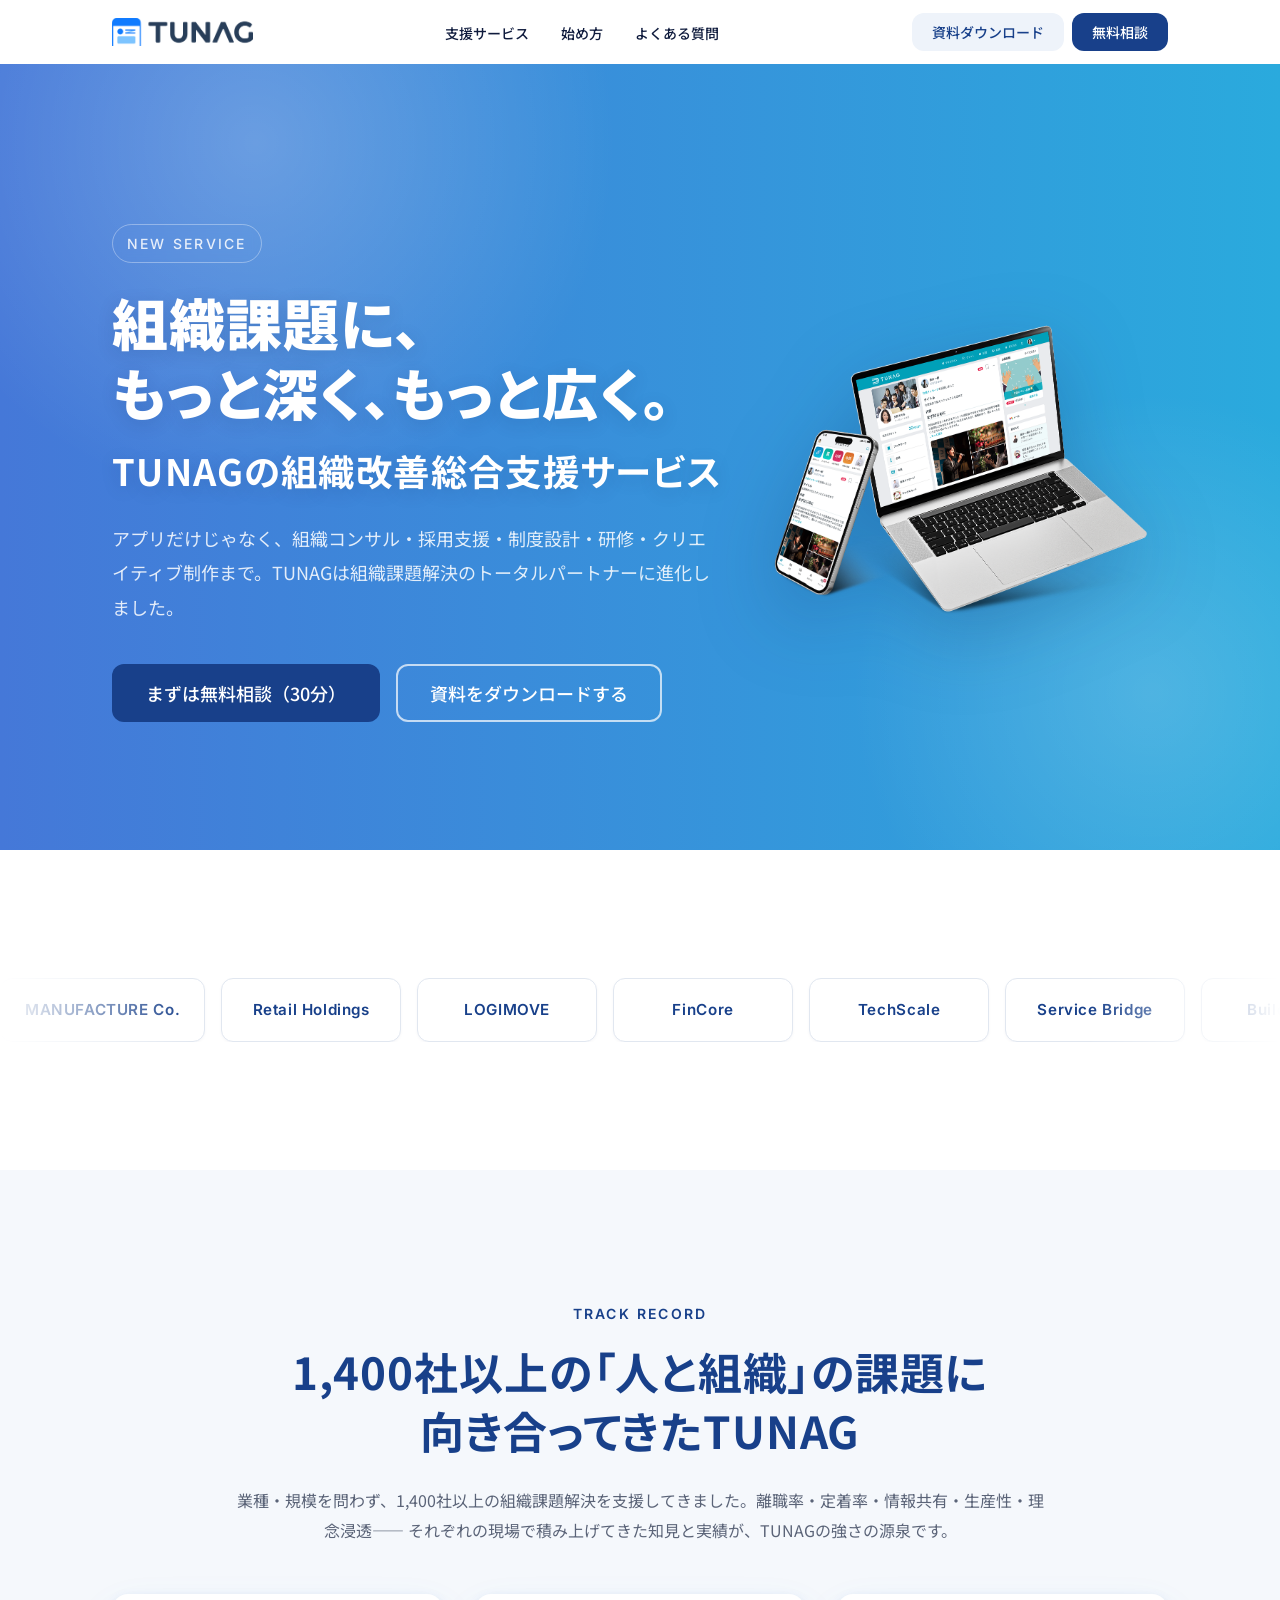
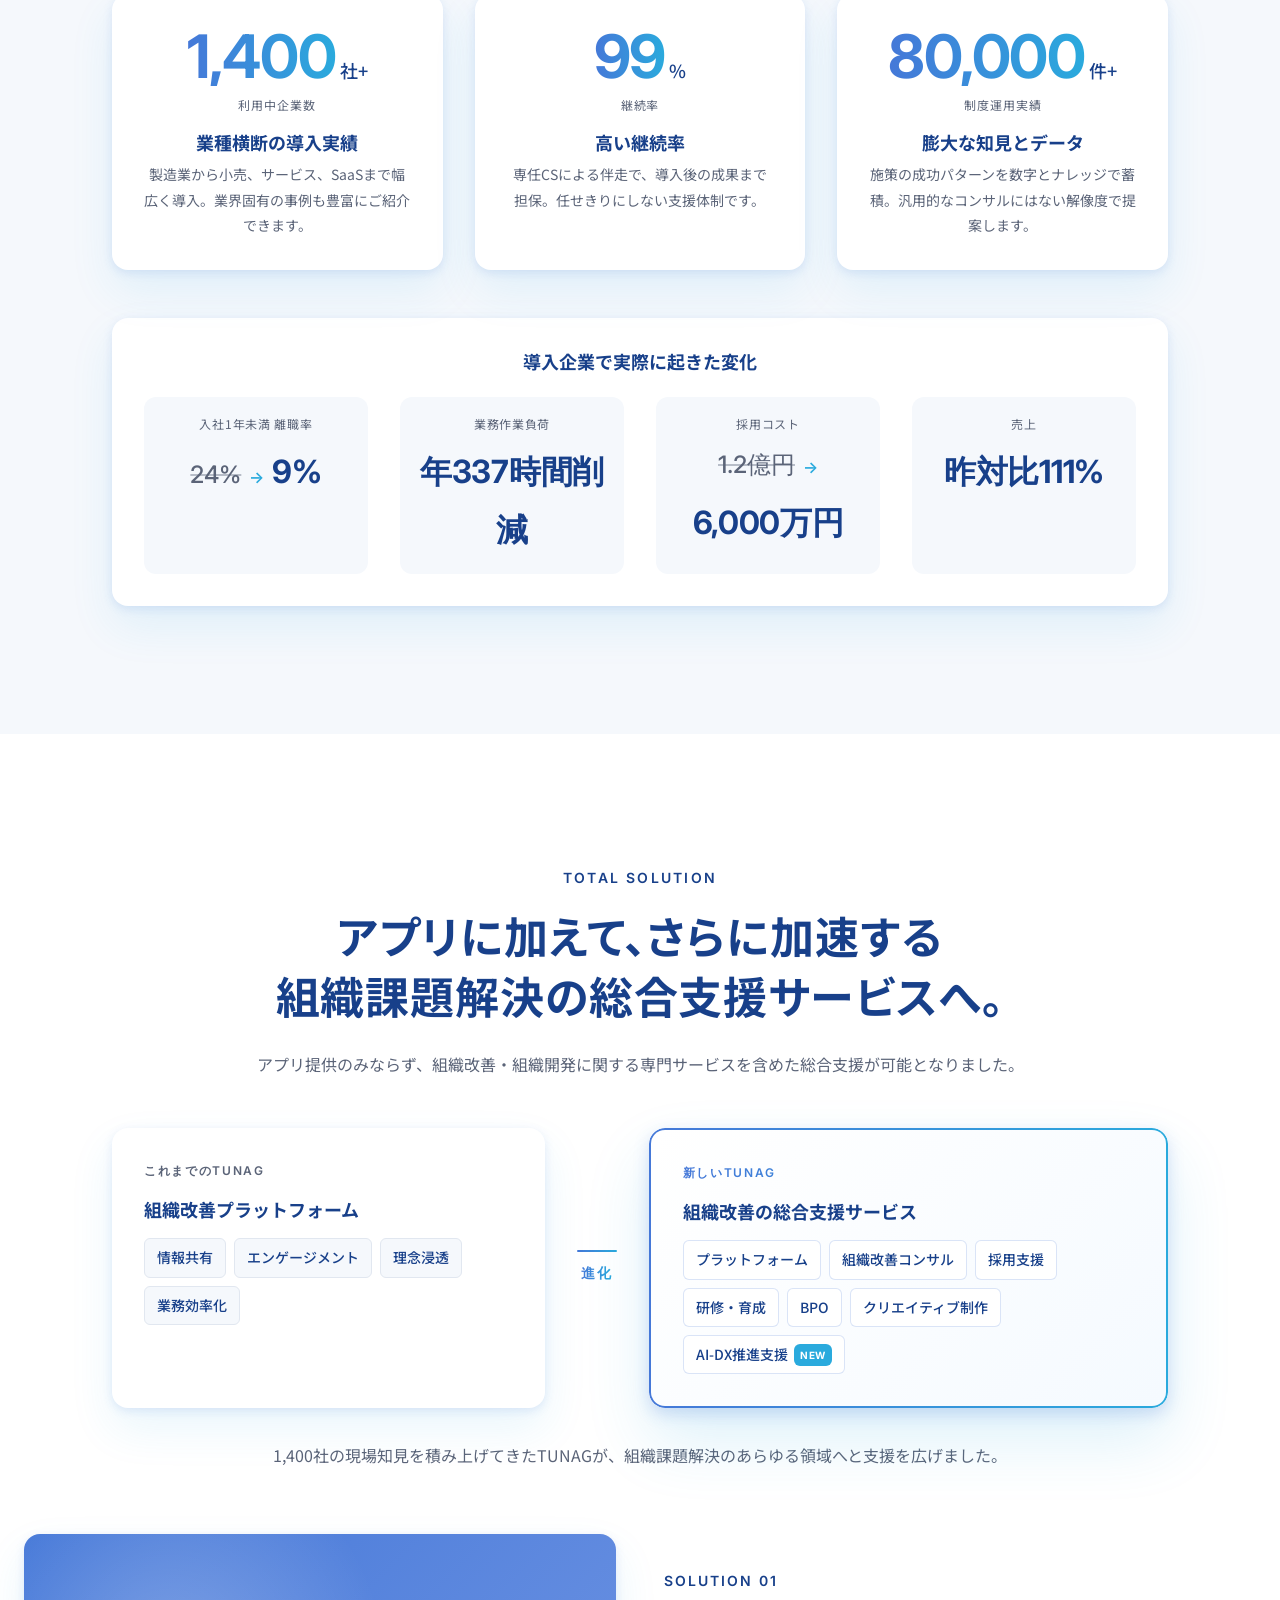
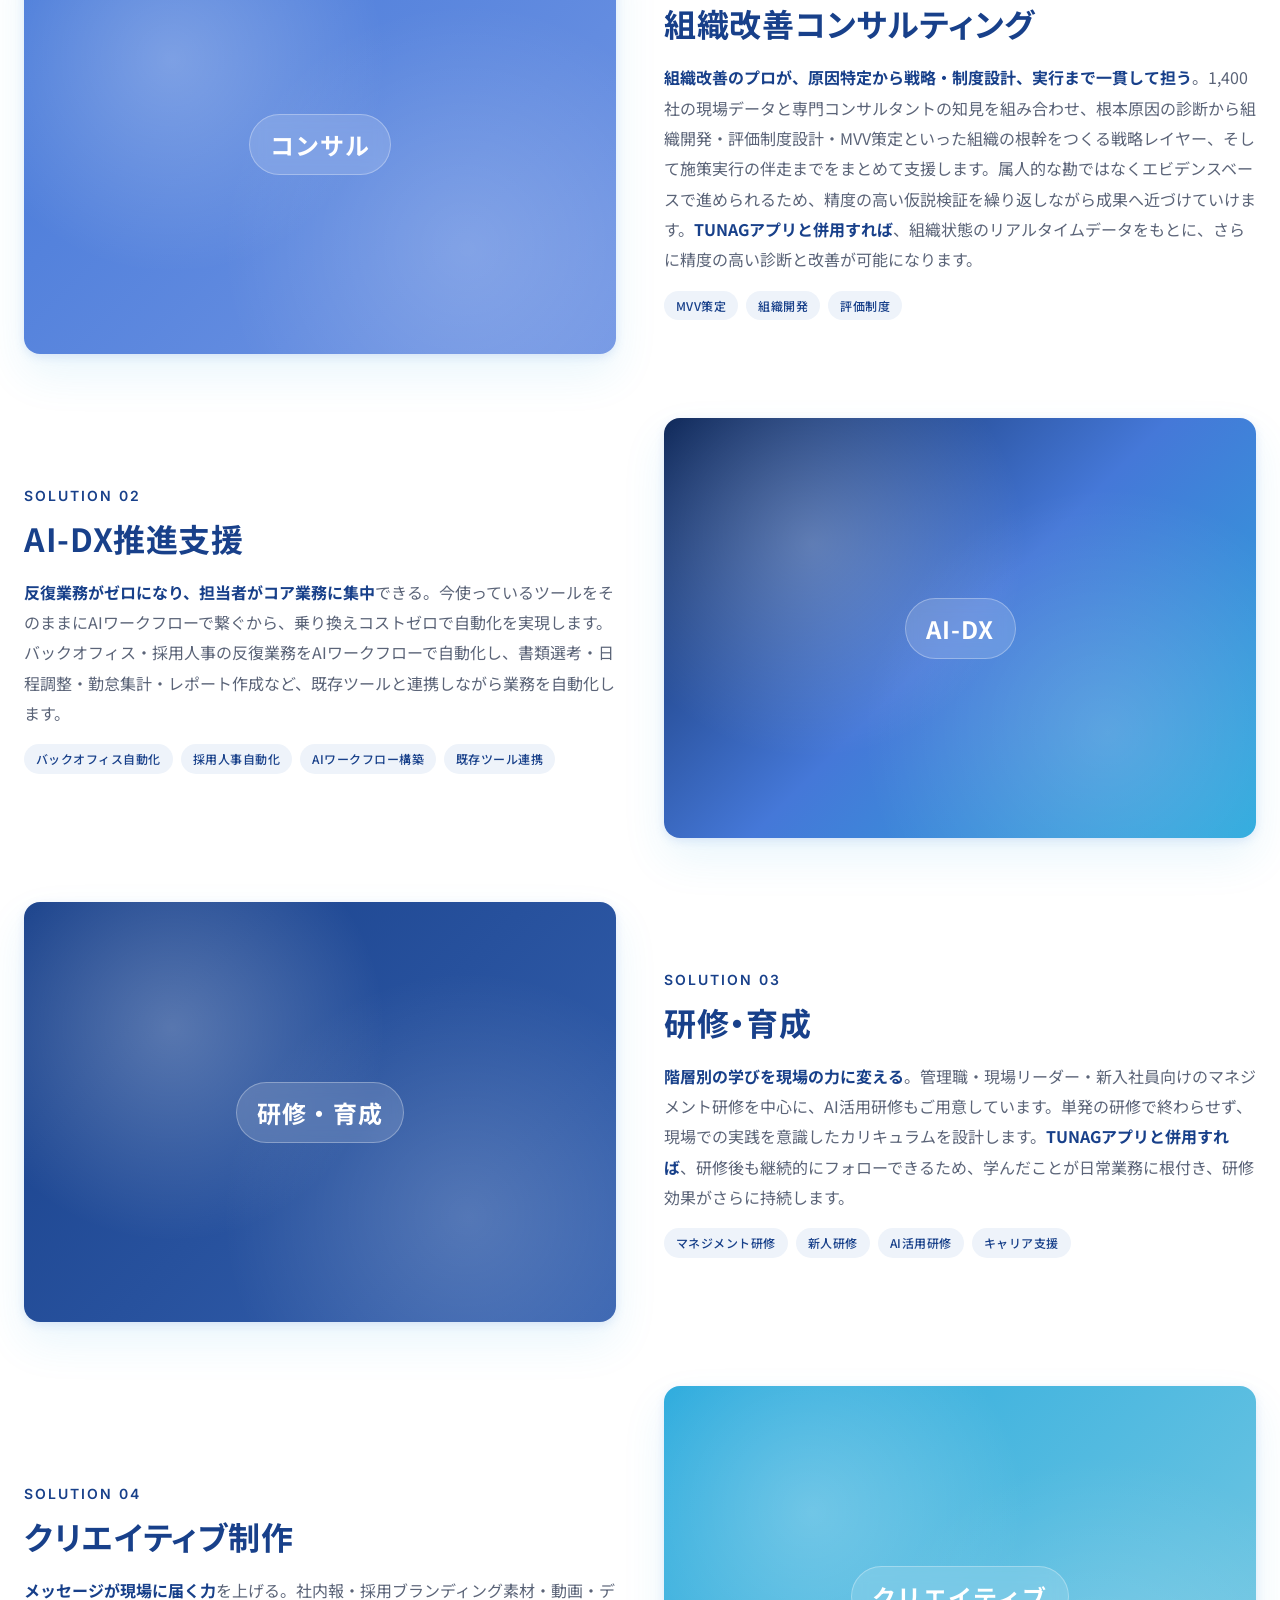
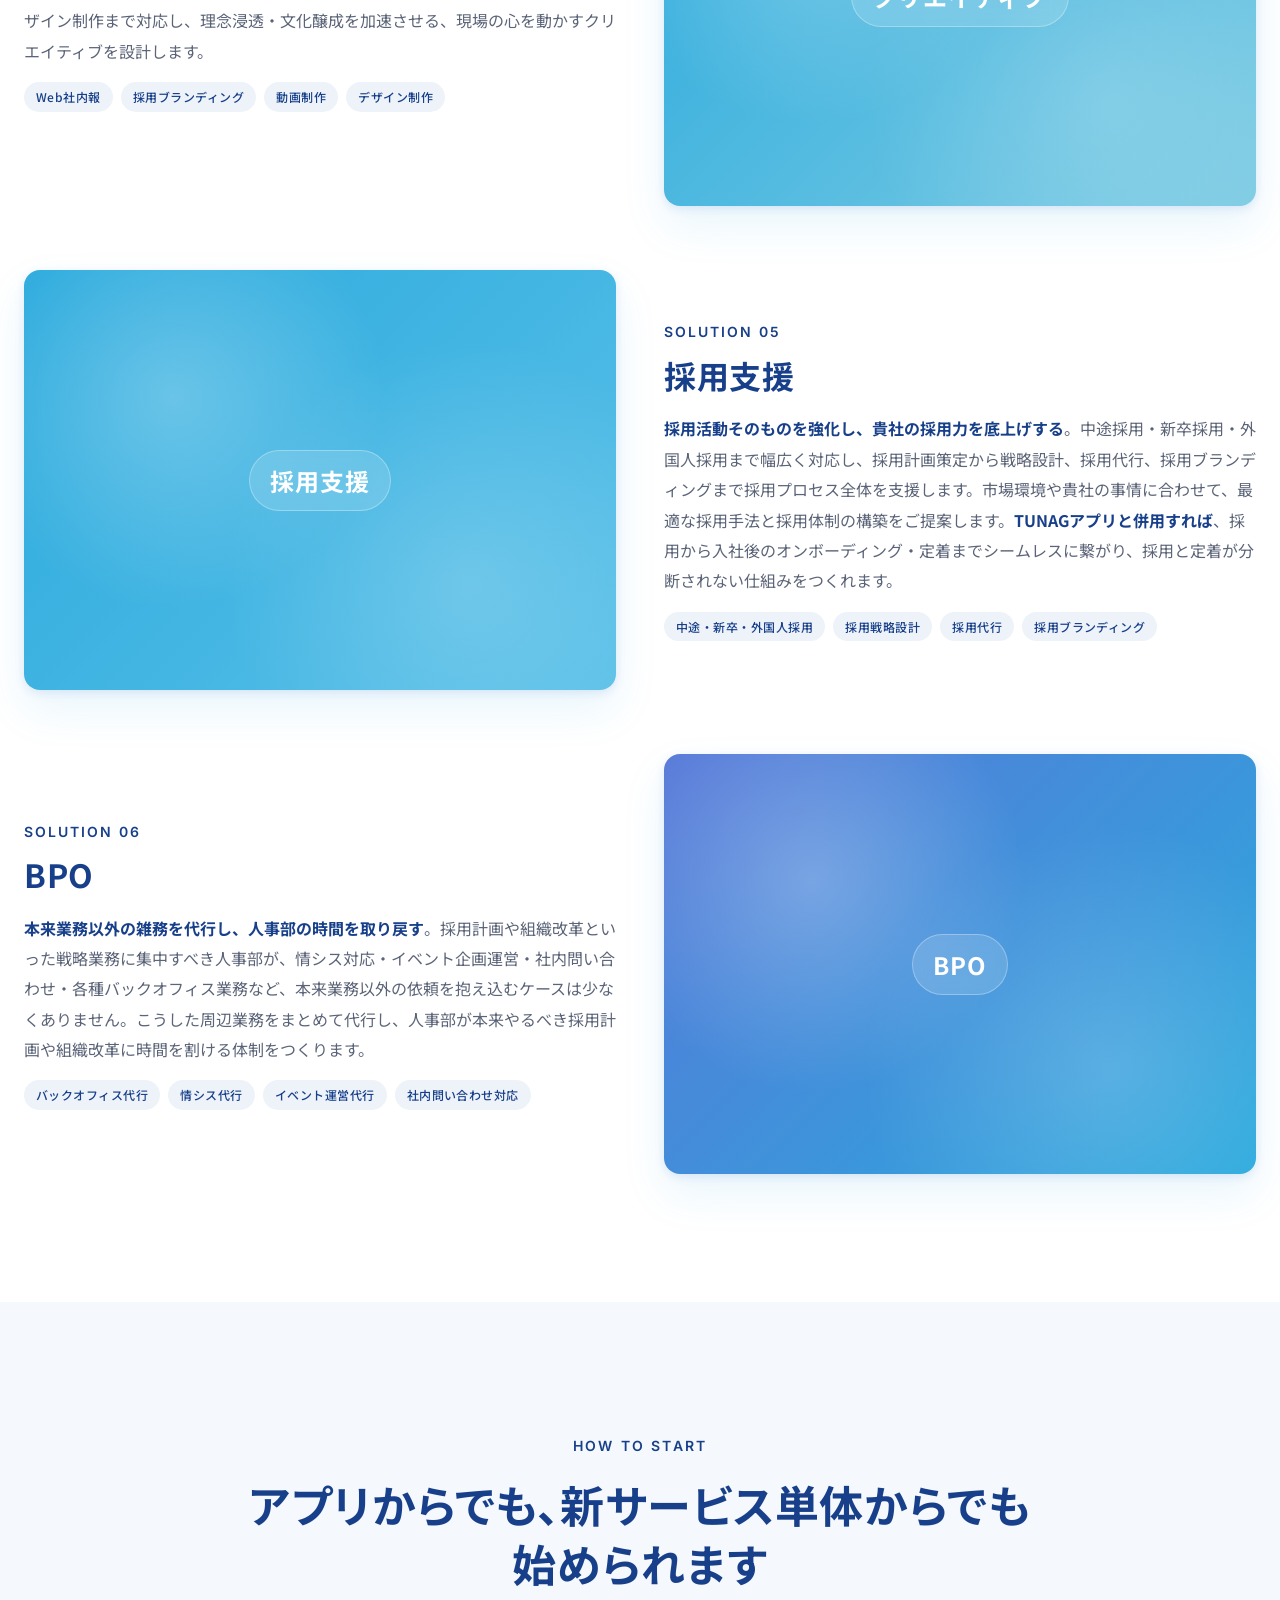
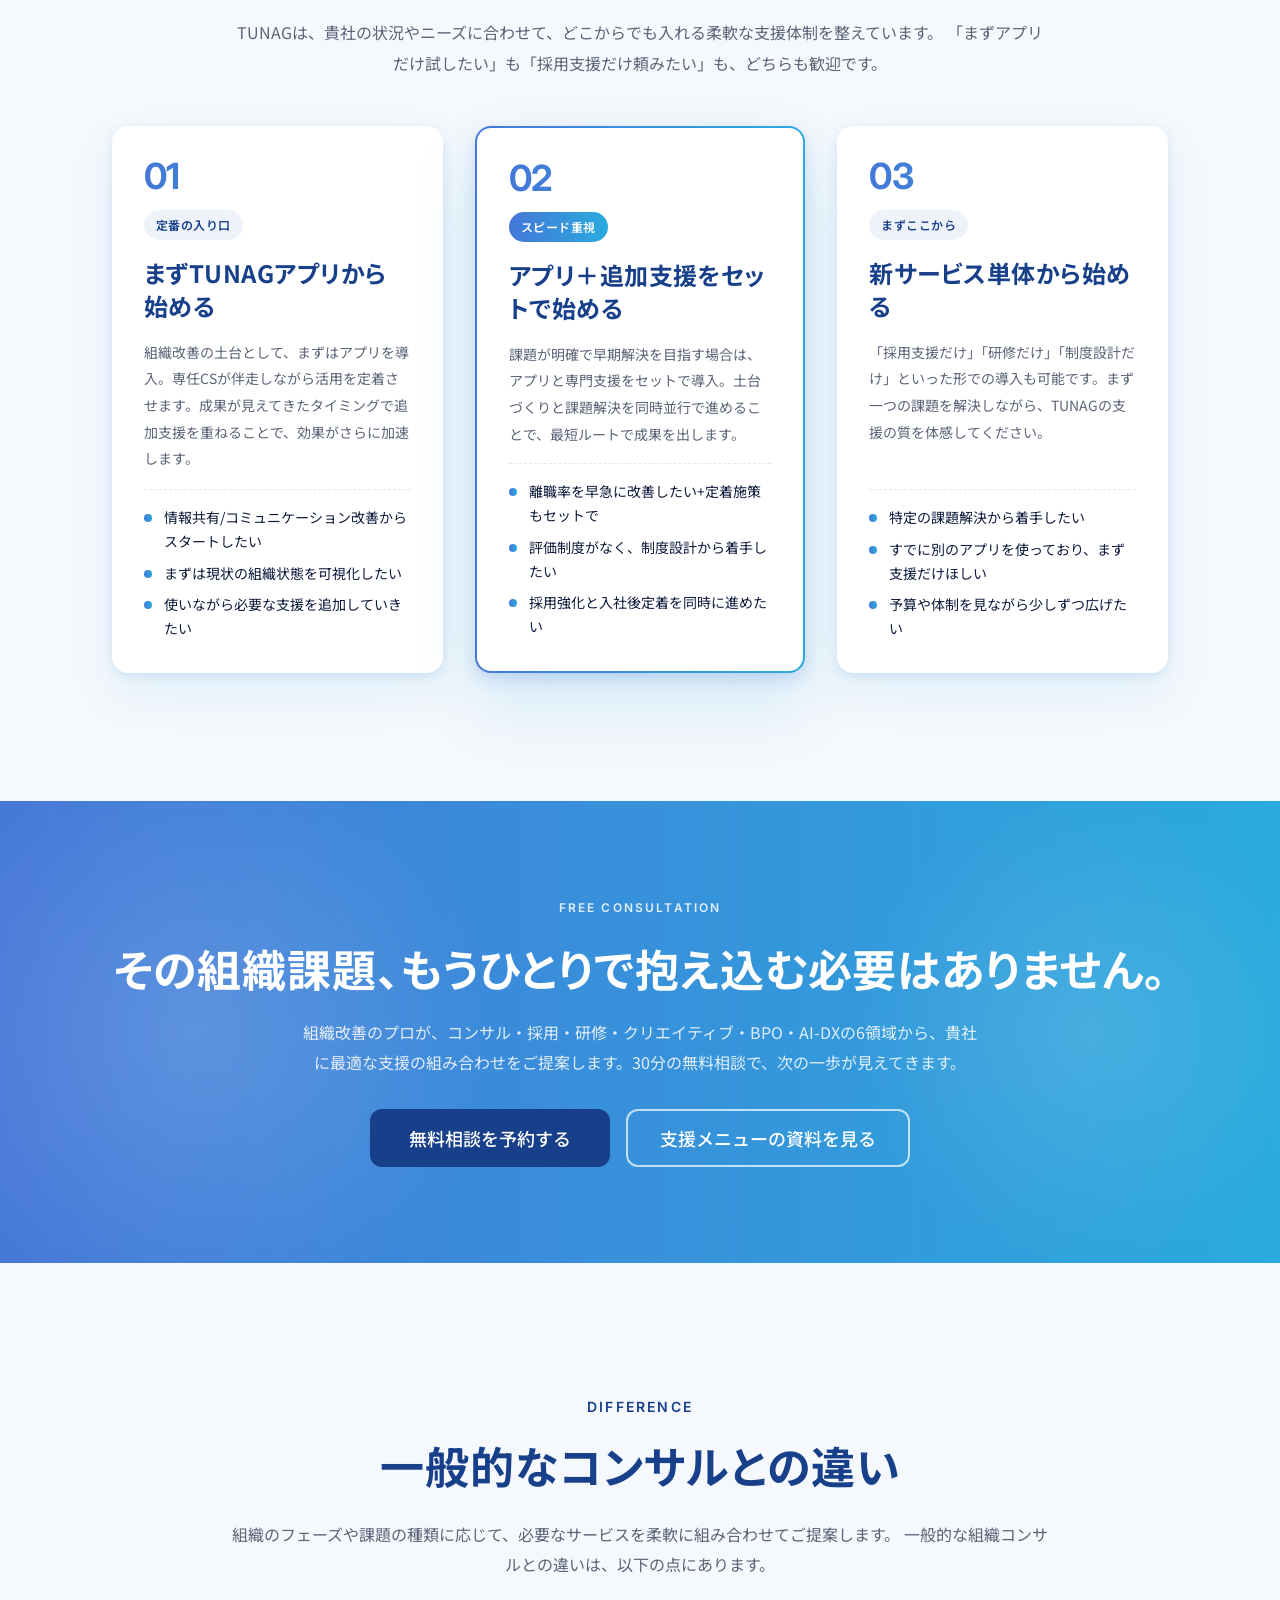
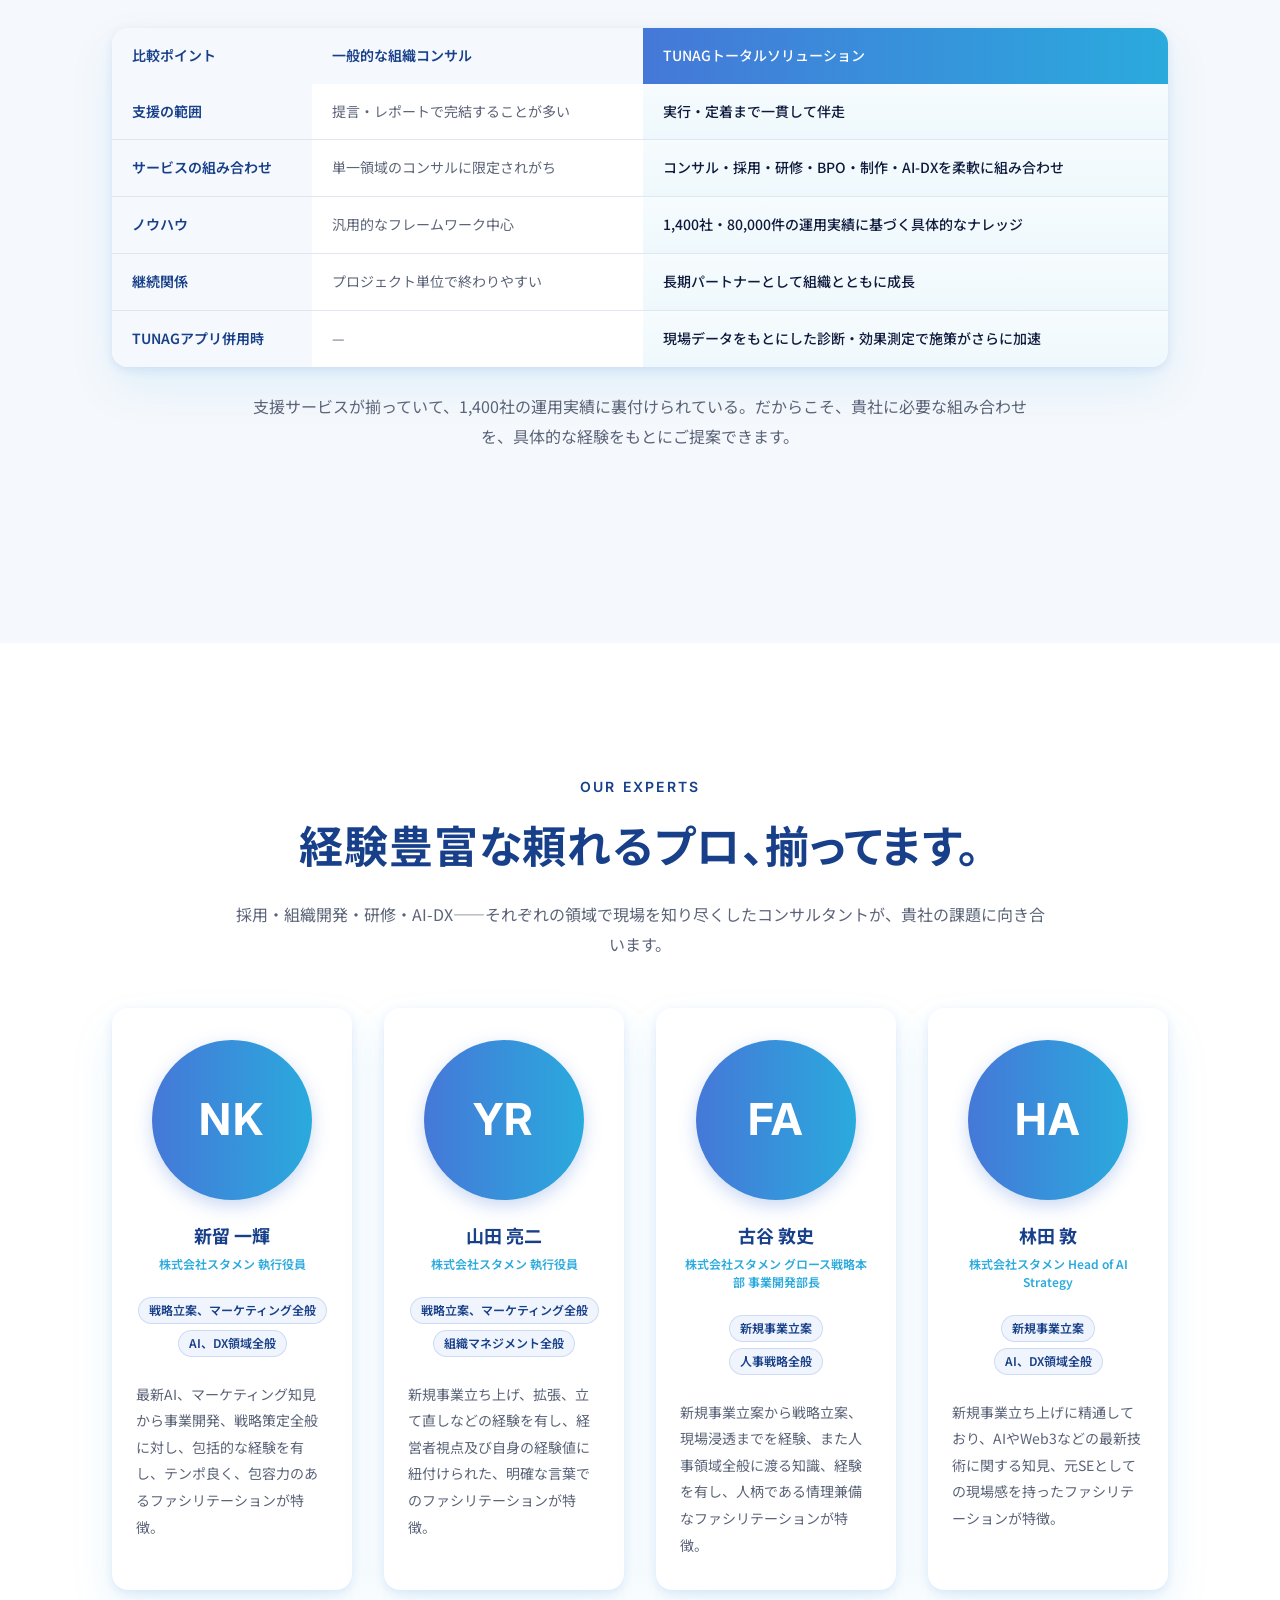
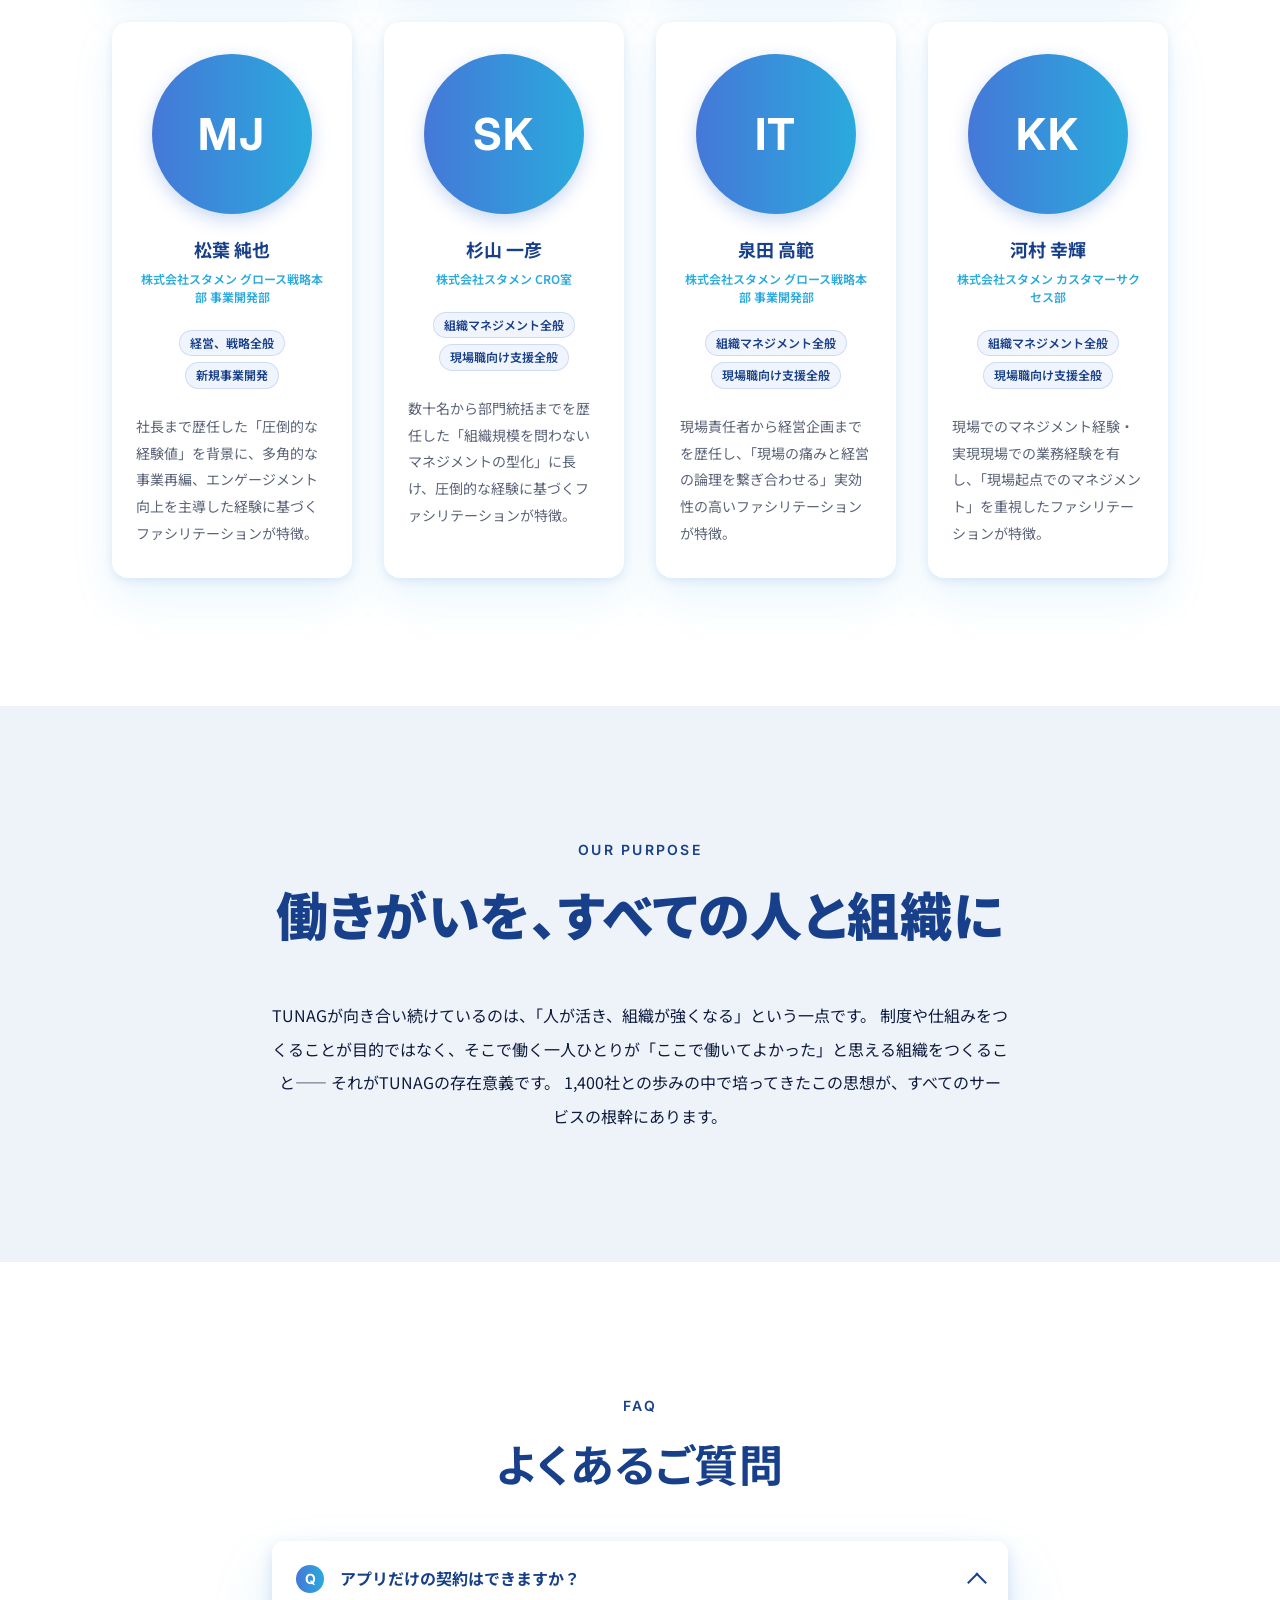
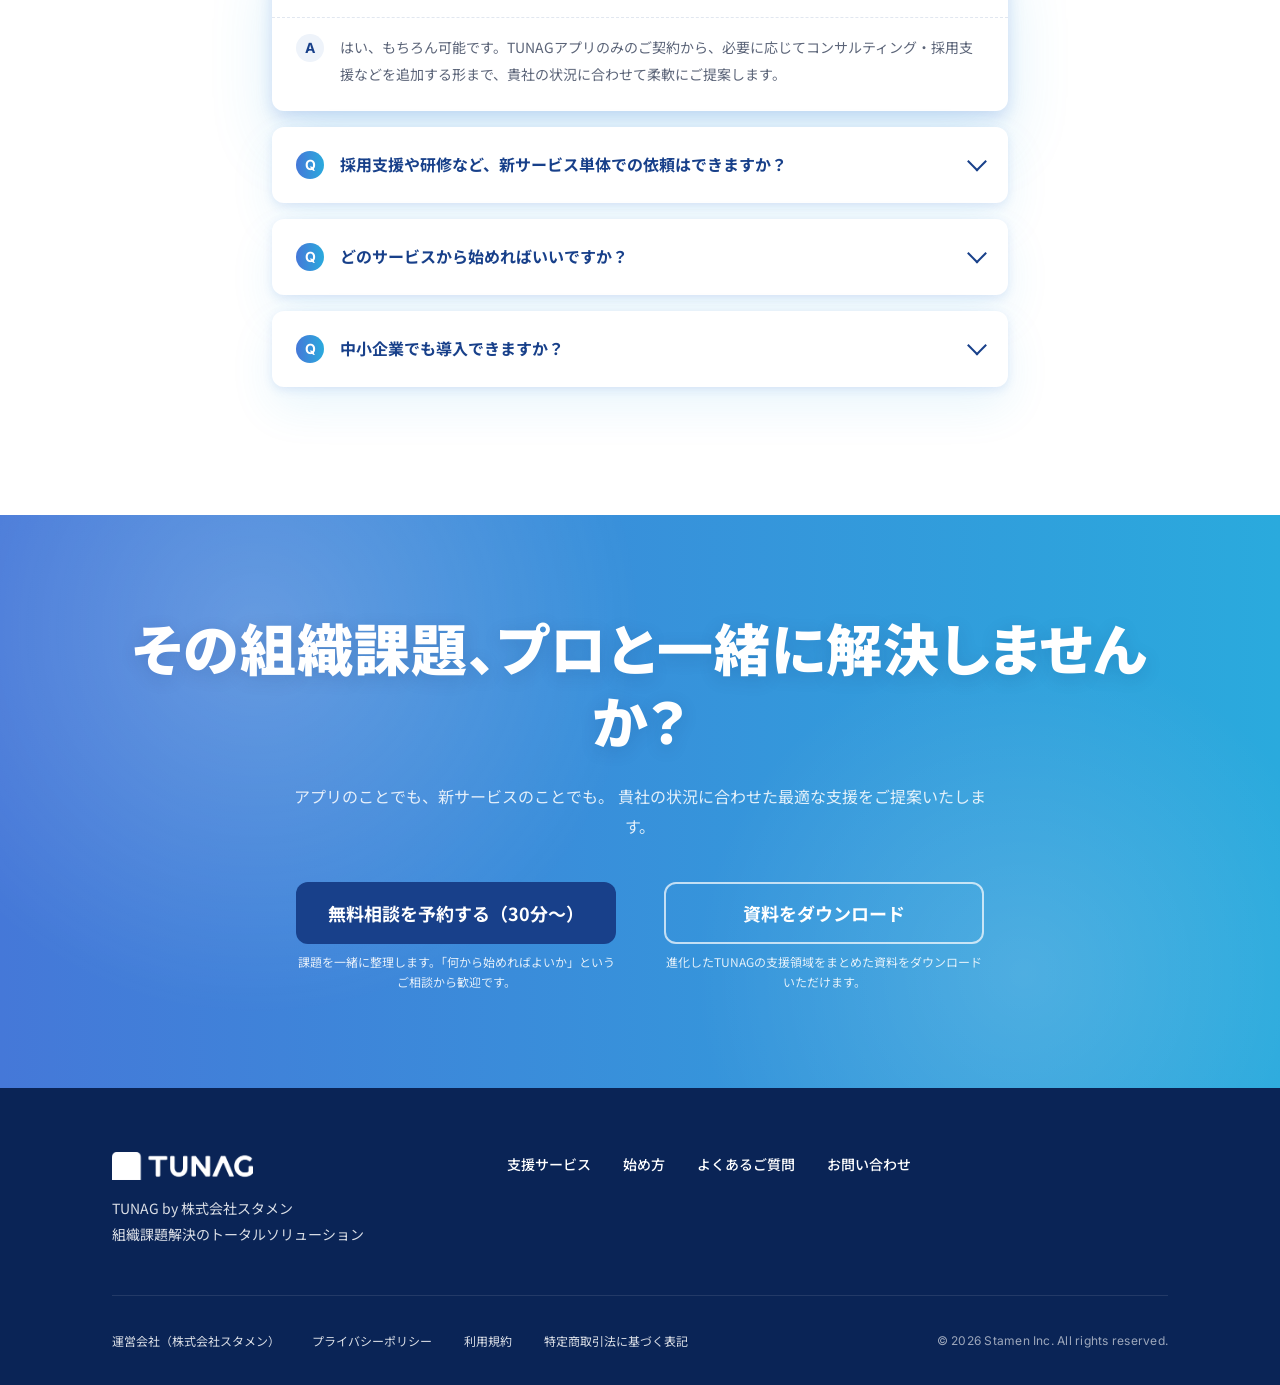
==== commit 04cc8f74: "Our Experts を 8 名体制に更新・専門テーマ表示を追加 執行役員から現場マネージャーまで 8 名のコンサルタント情報を反映。 会社・役職を日本語向けスタイルに調整し、専門テーマをピル型タグ" ====
--- a/index.html
+++ b/index.html
@@ -3,163 +3,781 @@
 <head>
   <meta charset="UTF-8">
   <meta name="viewport" content="width=device-width, initial-scale=1.0">
-  <title>tunag-landing-pages インデックス</title>
   <meta name="robots" content="noindex, nofollow, noarchive, nosnippet">
+  <meta name="googlebot" content="noindex, nofollow, noarchive, nosnippet">
+  <title>TUNAG トータルソリューション｜組織課題解決の総合支援サービス</title>
+  <meta name="description" content="採用・定着・制度設計・研修・BPO・クリエイティブ・AI-DXまで。1,400社の現場知見を積み上げてきたTUNAGが、組織課題解決のトータルパートナーとして貴社に伴走します。">
+
+  <meta property="og:type" content="website">
+  <meta property="og:title" content="TUNAG トータルソリューション｜組織課題解決の総合支援サービス">
+  <meta property="og:description" content="1,400社の現場知見を積み上げてきたTUNAGが、組織課題解決のトータルパートナーとして貴社に伴走します。">
+  <meta property="og:image" content="/images/og-comprehensive-support-services.png">
+
   <link rel="preconnect" href="https://fonts.googleapis.com">
   <link rel="preconnect" href="https://fonts.gstatic.com" crossorigin>
   <link
-    href="https://fonts.googleapis.com/css2?family=Inter:wght@400;500;700&family=Noto+Sans+JP:wght@400;500;700&display=swap"
+    href="https://fonts.googleapis.com/css2?family=Inter:wght@400;500;600;700&family=Noto+Sans+JP:wght@400;500;700;900&display=swap"
     rel="stylesheet"
   >
-  <style>
-    :root {
-      --color-primary: #18408a;
-      --color-primary-deep: #0a2456;
-      --color-text: #0f1b3d;
-      --color-text-mute: #5b6478;
-      --color-bg: #ffffff;
-      --color-bg-soft: #f5f8fc;
-      --color-border: #e1e7f0;
-      --gradient-brand: linear-gradient(90deg, #4578d8 0%, #2aaadd 100%);
-      --shadow-card: 0 3px 10px rgba(69, 120, 216, 0.14), 0 20px 44px rgba(42, 170, 221, 0.10);
-      --font-jp: 'Noto Sans JP', 'Hiragino Kaku Gothic ProN', sans-serif;
-      --font-en: 'Inter', 'Helvetica Neue', Arial, sans-serif;
-    }
-    * { box-sizing: border-box; }
-    body {
-      margin: 0;
-      font-family: var(--font-jp);
-      line-height: 1.8;
-      color: var(--color-text);
-      background: var(--color-bg-soft);
-      min-height: 100vh;
-      display: flex;
-      flex-direction: column;
-    }
-    .header {
-      background: var(--gradient-brand);
-      color: #fff;
-      padding: 4rem 1.5rem 3rem;
-      text-align: center;
-    }
-    .header__eyebrow {
-      font-family: var(--font-en);
-      font-size: 0.875rem;
-      font-weight: 600;
-      letter-spacing: 0.22em;
-      text-transform: uppercase;
-      opacity: 0.85;
-      margin: 0 0 0.5rem;
-    }
-    .header__title {
-      font-size: clamp(1.75rem, 4vw, 2.5rem);
-      font-weight: 900;
-      line-height: 1.3;
-      margin: 0 0 0.5rem;
-      letter-spacing: 0.02em;
-    }
-    .header__lead {
-      max-width: 600px;
-      margin: 0 auto;
-      opacity: 0.88;
-      font-size: 0.95rem;
-    }
-    .container {
-      max-width: 880px;
-      margin: 0 auto;
-      padding: 3rem 1.5rem;
-      flex: 1;
-    }
-    .notice {
-      background: #fff8e6;
-      border: 1px solid #f3d68b;
-      border-radius: 12px;
-      padding: 1rem 1.25rem;
-      font-size: 0.875rem;
-      color: #78550c;
-      margin-bottom: 2rem;
-    }
-    .list {
-      list-style: none;
-      padding: 0;
-      margin: 0;
-      display: flex;
-      flex-direction: column;
-      gap: 1rem;
-    }
-    .card {
-      display: block;
-      background: #fff;
-      border-radius: 16px;
-      padding: 1.5rem 1.75rem;
-      box-shadow: var(--shadow-card);
-      text-decoration: none;
-      color: inherit;
-      transition: transform 0.2s, box-shadow 0.2s;
-    }
-    .card:hover {
-      transform: translateY(-2px);
-      box-shadow: 0 6px 16px rgba(69, 120, 216, 0.22), 0 32px 64px rgba(42, 170, 221, 0.16);
-    }
-    .card__eyebrow {
-      font-family: var(--font-en);
-      font-size: 0.75rem;
-      font-weight: 600;
-      letter-spacing: 0.18em;
-      text-transform: uppercase;
-      color: var(--color-primary);
-      margin: 0 0 0.25rem;
-    }
-    .card__title {
-      font-size: 1.25rem;
-      font-weight: 700;
-      color: var(--color-primary);
-      margin: 0 0 0.5rem;
-      letter-spacing: 0.01em;
-    }
-    .card__desc {
-      font-size: 0.9rem;
-      color: var(--color-text-mute);
-      margin: 0;
-    }
-    .footer {
-      background: var(--color-primary-deep);
-      color: rgba(255,255,255,0.7);
-      padding: 1.5rem;
-      font-size: 0.75rem;
-      text-align: center;
-      font-family: var(--font-en);
-      letter-spacing: 0.02em;
-    }
-  </style>
+
+  <link rel="stylesheet" href="style.css">
 </head>
 <body>
-  <header class="header">
-    <p class="header__eyebrow">TUNAG Landing Pages</p>
-    <h1 class="header__title">プレビューインデックス</h1>
-    <p class="header__lead">TUNAG 関連 LP・FAQ ページのプレビュー集約ページです。</p>
+
+  <!-- ========== Header ========== -->
+  <header class="l-header" role="banner">
+    <div class="l-container l-header__inner">
+      <a class="c-brand" href="#top" aria-label="TUNAG トップへ">
+        <img class="c-brand__logo" src="images/tunag-logo-1.png" alt="TUNAG">
+      </a>
+      <nav class="c-nav" aria-label="グローバルナビゲーション">
+        <ul class="c-nav__list">
+          <li><a class="c-nav__link" href="#solution">支援サービス</a></li>
+          <li><a class="c-nav__link" href="#how-to-start">始め方</a></li>
+          <li><a class="c-nav__link" href="#faq">よくある質問</a></li>
+        </ul>
+      </nav>
+      <div class="l-header__ctas">
+        <a class="c-button c-button--secondary c-button--sm l-header__cta-sub" href="#final-cta">資料ダウンロード</a>
+        <a class="c-button c-button--primary c-button--sm" href="#final-cta">無料相談</a>
+      </div>
+    </div>
   </header>
-  <main class="container">
-    <p class="notice">
-      ⚠ このリポジトリの全ページは <strong>noindex</strong> 設定済み(検索エンジン非インデックス)です。共有先は限定してください。
-    </p>
-    <ul class="list">
-      <li>
-        <a class="card" href="./comprehensive-support-services/">
-          <p class="card__eyebrow">Landing Page</p>
-          <h2 class="card__title">TUNAG トータルソリューション</h2>
-          <p class="card__desc">エンゲージメント改善の全体支援を訴求するメイン LP。</p>
-        </a>
-      </li>
-      <li>
-        <a class="card" href="./faq/">
-          <p class="card__eyebrow">FAQ Page</p>
-          <h2 class="card__title">よくあるご質問</h2>
-          <p class="card__desc">TUNAG 導入検討者向けの FAQ ページ(全32問・6カテゴリ)。</p>
-        </a>
-      </li>
-    </ul>
+
+  <main id="top">
+
+    <!-- ========== 1. Hero ========== -->
+    <section class="p-hero">
+      <div class="p-hero__bg" aria-hidden="true"></div>
+      <div class="l-container p-hero__inner">
+        <div class="p-hero__copy">
+          <p class="p-hero__eyebrow">New Service</p>
+          <h1 class="p-hero__title">
+            組織課題に、<br>
+            もっと深く、もっと広く。<br>
+            <span class="p-hero__title-sub">TUNAGの組織改善総合支援サービス</span>
+          </h1>
+          <p class="p-hero__subtitle">
+            アプリだけじゃなく、組織コンサル・採用支援・制度設計・研修・クリエイティブ制作まで。TUNAGは組織課題解決のトータルパートナーに進化しました。
+          </p>
+          <div class="p-hero__actions">
+            <a class="c-button c-button--primary c-button--lg" href="#final-cta">まずは無料相談（30分）</a>
+            <a class="c-button c-button--ghost c-button--lg" href="#final-cta">資料をダウンロードする</a>
+          </div>
+        </div>
+        <div class="p-hero__visual">
+          <img class="p-hero__mock-image" src="images/hero-mockup.png" alt="TUNAGアプリの利用イメージ(ノートPCとスマートフォン)">
+        </div>
+      </div>
+
+    </section>
+
+    <!-- ========== 2. Logos ========== -->
+    <section class="l-section p-logos">
+      <div class="p-logos__marquee" aria-label="導入企業ロゴ">
+        <div class="p-logos__track">
+          <!-- 3セット複製: 原本 + 複製×2 -->
+          <div class="p-logos__item">MANUFACTURE Co.</div>
+          <div class="p-logos__item">Retail Holdings</div>
+          <div class="p-logos__item">LOGIMOVE</div>
+          <div class="p-logos__item">FinCore</div>
+          <div class="p-logos__item">TechScale</div>
+          <div class="p-logos__item">Service Bridge</div>
+          <div class="p-logos__item">BuildWorks</div>
+          <div class="p-logos__item">MediCare</div>
+          <div class="p-logos__item">FoodLink</div>
+          <div class="p-logos__item">EduNext</div>
+
+          <div class="p-logos__item">MANUFACTURE Co.</div>
+          <div class="p-logos__item">Retail Holdings</div>
+          <div class="p-logos__item">LOGIMOVE</div>
+          <div class="p-logos__item">FinCore</div>
+          <div class="p-logos__item">TechScale</div>
+          <div class="p-logos__item">Service Bridge</div>
+          <div class="p-logos__item">BuildWorks</div>
+          <div class="p-logos__item">MediCare</div>
+          <div class="p-logos__item">FoodLink</div>
+          <div class="p-logos__item">EduNext</div>
+
+          <div class="p-logos__item">MANUFACTURE Co.</div>
+          <div class="p-logos__item">Retail Holdings</div>
+          <div class="p-logos__item">LOGIMOVE</div>
+          <div class="p-logos__item">FinCore</div>
+          <div class="p-logos__item">TechScale</div>
+          <div class="p-logos__item">Service Bridge</div>
+          <div class="p-logos__item">BuildWorks</div>
+          <div class="p-logos__item">MediCare</div>
+          <div class="p-logos__item">FoodLink</div>
+          <div class="p-logos__item">EduNext</div>
+        </div>
+      </div>
+    </section>
+
+    <!-- ========== 3. Strengths — Track Record ========== -->
+    <section class="l-section l-section--soft p-strengths" id="track-record">
+      <div class="l-container">
+        <header class="c-section-head">
+          <p class="c-section-head__eyebrow">Track Record</p>
+          <h2 class="c-section-head__title">1,400社以上の「人と組織」の課題に<br class="u-pc-only">向き合ってきたTUNAG</h2>
+          <p class="c-section-head__lead">
+            業種・規模を問わず、1,400社以上の組織課題解決を支援してきました。離職率・定着率・情報共有・生産性・理念浸透——
+            それぞれの現場で積み上げてきた知見と実績が、TUNAGの強さの源泉です。
+          </p>
+        </header>
+
+        <div class="p-strengths__grid">
+          <article class="p-strengths__item">
+            <p class="p-strengths__metric">
+              <span class="p-strengths__metric-number" data-count-to="1400" data-count-format="comma">1,400</span><span class="p-strengths__metric-unit">社+</span>
+            </p>
+            <p class="p-strengths__metric-caption">利用中企業数</p>
+            <h3 class="p-strengths__item-title">業種横断の導入実績</h3>
+            <p class="p-strengths__item-text">製造業から小売、サービス、SaaSまで幅広く導入。業界固有の事例も豊富にご紹介できます。</p>
+          </article>
+
+          <article class="p-strengths__item">
+            <p class="p-strengths__metric">
+              <span class="p-strengths__metric-number" data-count-to="99">99</span><span class="p-strengths__metric-unit">%</span>
+            </p>
+            <p class="p-strengths__metric-caption">継続率</p>
+            <h3 class="p-strengths__item-title">高い継続率</h3>
+            <p class="p-strengths__item-text">専任CSによる伴走で、導入後の成果まで担保。任せきりにしない支援体制です。</p>
+          </article>
+
+          <article class="p-strengths__item">
+            <p class="p-strengths__metric">
+              <span class="p-strengths__metric-number" data-count-to="80000" data-count-format="comma">80,000</span><span class="p-strengths__metric-unit">件+</span>
+            </p>
+            <p class="p-strengths__metric-caption">制度運用実績</p>
+            <h3 class="p-strengths__item-title">膨大な知見とデータ</h3>
+            <p class="p-strengths__item-text">施策の成功パターンを数字とナレッジで蓄積。汎用的なコンサルにはない解像度で提案します。</p>
+          </article>
+        </div>
+
+        <div class="p-strengths__summary">
+          <h3 class="p-strengths__summary-title">導入企業で実際に起きた変化</h3>
+          <div class="p-strengths__summary-grid">
+            <div class="p-strengths__summary-item">
+              <p class="p-strengths__summary-label">入社1年未満 離職率</p>
+              <p class="p-strengths__summary-delta">
+                <span class="p-strengths__summary-before">24%</span>
+                <span class="p-strengths__summary-arrow" aria-hidden="true">→</span>
+                <span class="p-strengths__summary-after">9%</span>
+              </p>
+            </div>
+            <div class="p-strengths__summary-item">
+              <p class="p-strengths__summary-label">業務作業負荷</p>
+              <p class="p-strengths__summary-delta">
+                <span class="p-strengths__summary-after">年337時間削減</span>
+              </p>
+            </div>
+            <div class="p-strengths__summary-item">
+              <p class="p-strengths__summary-label">採用コスト</p>
+              <p class="p-strengths__summary-delta">
+                <span class="p-strengths__summary-before">1.2億円</span>
+                <span class="p-strengths__summary-arrow" aria-hidden="true">→</span>
+                <span class="p-strengths__summary-after">6,000万円</span>
+              </p>
+            </div>
+            <div class="p-strengths__summary-item">
+              <p class="p-strengths__summary-label">売上</p>
+              <p class="p-strengths__summary-delta">
+                <span class="p-strengths__summary-after">昨対比111%</span>
+              </p>
+            </div>
+          </div>
+        </div>
+      </div>
+    </section>
+
+    <!-- ========== 4. Solution ========== -->
+    <section class="l-section p-solution" id="solution">
+      <div class="l-container">
+        <header class="c-section-head">
+          <p class="c-section-head__eyebrow">Total Solution</p>
+          <h2 class="c-section-head__title">アプリに加えて、さらに加速する<br>組織課題解決の総合支援サービスへ。</h2>
+          <p class="c-section-head__lead">
+            アプリ提供のみならず、組織改善・組織開発に関する専門サービスを含めた総合支援が可能となりました。
+          </p>
+        </header>
+
+        <div class="p-solution__evolution">
+          <div class="p-solution__evo-card p-solution__evo-card--before">
+            <p class="p-solution__evo-label">これまでのTUNAG</p>
+            <p class="p-solution__evo-core">組織改善プラットフォーム</p>
+            <ul class="p-solution__evo-list">
+              <li>情報共有</li>
+              <li>エンゲージメント</li>
+              <li>理念浸透</li>
+              <li>業務効率化</li>
+            </ul>
+          </div>
+          <div class="p-solution__evo-arrow" aria-hidden="true">
+            <span class="p-solution__evo-arrow-label">進化</span>
+          </div>
+          <div class="p-solution__evo-card p-solution__evo-card--after">
+            <p class="p-solution__evo-label">新しいTUNAG</p>
+            <p class="p-solution__evo-core">組織改善の総合支援サービス</p>
+            <ul class="p-solution__evo-list p-solution__evo-list--after">
+              <li>プラットフォーム</li>
+              <li>組織改善コンサル</li>
+              <li>採用支援</li>
+              <li>研修・育成</li>
+              <li>BPO</li>
+              <li>クリエイティブ制作</li>
+              <li>AI-DX推進支援<span class="p-solution__evo-badge">NEW</span></li>
+            </ul>
+          </div>
+        </div>
+
+        <p class="p-solution__bottom-message">
+          1,400社の現場知見を積み上げてきたTUNAGが、<br class="u-sp-only">組織課題解決のあらゆる領域へと支援を広げました。
+        </p>
+      </div>
+
+      <div class="p-solution__list">
+
+        <!-- Solution 01 : 組織改善コンサルティング -->
+        <article class="p-solution__item">
+          <div class="p-solution__item-visual">
+            <div class="p-solution__item-img p-solution__item-img--01" aria-hidden="true">
+              <span class="p-solution__item-emoji">コンサル</span>
+            </div>
+          </div>
+          <div class="p-solution__item-body">
+            <p class="p-solution__item-label">Solution 01</p>
+            <h3 class="p-solution__item-title">組織改善コンサルティング</h3>
+            <p class="p-solution__item-text"><strong>組織改善のプロが、原因特定から戦略・制度設計、実行まで一貫して担う</strong>。1,400社の現場データと専門コンサルタントの知見を組み合わせ、根本原因の診断から組織開発・評価制度設計・MVV策定といった組織の根幹をつくる戦略レイヤー、そして施策実行の伴走までをまとめて支援します。属人的な勘ではなくエビデンスベースで進められるため、精度の高い仮説検証を繰り返しながら成果へ近づけていけます。<strong>TUNAGアプリと併用すれば</strong>、組織状態のリアルタイムデータをもとに、さらに精度の高い診断と改善が可能になります。</p>
+            <ul class="p-solution__item-tags">
+              <li>MVV策定</li>
+              <li>組織開発</li>
+              <li>評価制度</li>
+            </ul>
+          </div>
+        </article>
+
+        <!-- Solution 02 : AI-DX推進支援 -->
+        <article class="p-solution__item p-solution__item--reverse p-solution__item--highlight">
+          <div class="p-solution__item-visual">
+            <div class="p-solution__item-img p-solution__item-img--06" aria-hidden="true">
+              <span class="p-solution__item-emoji">AI-DX</span>
+            </div>
+          </div>
+          <div class="p-solution__item-body">
+            <p class="p-solution__item-label">Solution 02</p>
+            <h3 class="p-solution__item-title">AI-DX推進支援</h3>
+            <p class="p-solution__item-text"><strong>反復業務がゼロになり、担当者がコア業務に集中</strong>できる。今使っているツールをそのままにAIワークフローで繋ぐから、乗り換えコストゼロで自動化を実現します。バックオフィス・採用人事の反復業務をAIワークフローで自動化し、書類選考・日程調整・勤怠集計・レポート作成など、既存ツールと連携しながら業務を自動化します。</p>
+            <ul class="p-solution__item-tags">
+              <li>バックオフィス自動化</li>
+              <li>採用人事自動化</li>
+              <li>AIワークフロー構築</li>
+              <li>既存ツール連携</li>
+            </ul>
+          </div>
+        </article>
+
+        <!-- Solution 03 : 研修・育成 -->
+        <article class="p-solution__item">
+          <div class="p-solution__item-visual">
+            <div class="p-solution__item-img p-solution__item-img--03" aria-hidden="true">
+              <span class="p-solution__item-emoji">研修・育成</span>
+            </div>
+          </div>
+          <div class="p-solution__item-body">
+            <p class="p-solution__item-label">Solution 03</p>
+            <h3 class="p-solution__item-title">研修・育成</h3>
+            <p class="p-solution__item-text"><strong>階層別の学びを現場の力に変える</strong>。管理職・現場リーダー・新入社員向けのマネジメント研修を中心に、AI活用研修もご用意しています。単発の研修で終わらせず、現場での実践を意識したカリキュラムを設計します。<strong>TUNAGアプリと併用すれば</strong>、研修後も継続的にフォローできるため、学んだことが日常業務に根付き、研修効果がさらに持続します。</p>
+            <ul class="p-solution__item-tags">
+              <li>マネジメント研修</li>
+              <li>新人研修</li>
+              <li>AI活用研修</li>
+              <li>キャリア支援</li>
+            </ul>
+          </div>
+        </article>
+
+        <!-- Solution 04 : クリエイティブ制作 -->
+        <article class="p-solution__item p-solution__item--reverse">
+          <div class="p-solution__item-visual">
+            <div class="p-solution__item-img p-solution__item-img--05" aria-hidden="true">
+              <span class="p-solution__item-emoji">クリエイティブ</span>
+            </div>
+          </div>
+          <div class="p-solution__item-body">
+            <p class="p-solution__item-label">Solution 04</p>
+            <h3 class="p-solution__item-title">クリエイティブ制作</h3>
+            <p class="p-solution__item-text"><strong>メッセージが現場に届く力</strong>を上げる。社内報・採用ブランディング素材・動画・デザイン制作まで対応し、理念浸透・文化醸成を加速させる、現場の心を動かすクリエイティブを設計します。</p>
+            <ul class="p-solution__item-tags">
+              <li>Web社内報</li>
+              <li>採用ブランディング</li>
+              <li>動画制作</li>
+              <li>デザイン制作</li>
+            </ul>
+          </div>
+        </article>
+
+        <!-- Solution 05 : 採用支援 -->
+        <article class="p-solution__item">
+          <div class="p-solution__item-visual">
+            <div class="p-solution__item-img p-solution__item-img--02" aria-hidden="true">
+              <span class="p-solution__item-emoji">採用支援</span>
+            </div>
+          </div>
+          <div class="p-solution__item-body">
+            <p class="p-solution__item-label">Solution 05</p>
+            <h3 class="p-solution__item-title">採用支援</h3>
+            <p class="p-solution__item-text"><strong>採用活動そのものを強化し、貴社の採用力を底上げする</strong>。中途採用・新卒採用・外国人採用まで幅広く対応し、採用計画策定から戦略設計、採用代行、採用ブランディングまで採用プロセス全体を支援します。市場環境や貴社の事情に合わせて、最適な採用手法と採用体制の構築をご提案します。<strong>TUNAGアプリと併用すれば</strong>、採用から入社後のオンボーディング・定着までシームレスに繋がり、採用と定着が分断されない仕組みをつくれます。</p>
+            <ul class="p-solution__item-tags">
+              <li>中途・新卒・外国人採用</li>
+              <li>採用戦略設計</li>
+              <li>採用代行</li>
+              <li>採用ブランディング</li>
+            </ul>
+          </div>
+        </article>
+
+        <!-- Solution 06 : BPO -->
+        <article class="p-solution__item p-solution__item--reverse">
+          <div class="p-solution__item-visual">
+            <div class="p-solution__item-img p-solution__item-img--04" aria-hidden="true">
+              <span class="p-solution__item-emoji">BPO</span>
+            </div>
+          </div>
+          <div class="p-solution__item-body">
+            <p class="p-solution__item-label">Solution 06</p>
+            <h3 class="p-solution__item-title">BPO</h3>
+            <p class="p-solution__item-text"><strong>本来業務以外の雑務を代行し、人事部の時間を取り戻す</strong>。採用計画や組織改革といった戦略業務に集中すべき人事部が、情シス対応・イベント企画運営・社内問い合わせ・各種バックオフィス業務など、本来業務以外の依頼を抱え込むケースは少なくありません。こうした周辺業務をまとめて代行し、人事部が本来やるべき採用計画や組織改革に時間を割ける体制をつくります。</p>
+            <ul class="p-solution__item-tags">
+              <li>バックオフィス代行</li>
+              <li>情シス代行</li>
+              <li>イベント運営代行</li>
+              <li>社内問い合わせ対応</li>
+            </ul>
+          </div>
+        </article>
+      </div>
+    </section>
+
+    <!-- ========== 5. Features — How to Start ========== -->
+    <section class="l-section l-section--soft p-features" id="how-to-start">
+      <div class="l-container">
+        <header class="c-section-head">
+          <p class="c-section-head__eyebrow">How to Start</p>
+          <h2 class="c-section-head__title">アプリからでも、<br class="u-sp-only">新サービス単体からでも始められます</h2>
+          <p class="c-section-head__lead">
+            TUNAGは、貴社の状況やニーズに合わせて、どこからでも入れる柔軟な支援体制を整えています。
+            「まずアプリだけ試したい」も「採用支援だけ頼みたい」も、どちらも歓迎です。
+          </p>
+        </header>
+
+        <div class="p-features__grid">
+          <article class="p-features__card">
+            <p class="p-features__num">01</p>
+            <p class="p-features__tag">定番の入り口</p>
+            <h3 class="p-features__card-title">まずTUNAGアプリから始める</h3>
+            <p class="p-features__card-text">組織改善の土台として、まずはアプリを導入。専任CSが伴走しながら活用を定着させます。成果が見えてきたタイミングで追加支援を重ねることで、効果がさらに加速します。</p>
+            <ul class="p-features__fit-list">
+              <li>情報共有/コミュニケーション改善からスタートしたい</li>
+              <li>まずは現状の組織状態を可視化したい</li>
+              <li>使いながら必要な支援を追加していきたい</li>
+            </ul>
+          </article>
+
+          <article class="p-features__card p-features__card--featured">
+            <p class="p-features__num">02</p>
+            <p class="p-features__tag p-features__tag--accent">スピード重視</p>
+            <h3 class="p-features__card-title">アプリ＋追加支援をセットで始める</h3>
+            <p class="p-features__card-text">課題が明確で早期解決を目指す場合は、アプリと専門支援をセットで導入。土台づくりと課題解決を同時並行で進めることで、最短ルートで成果を出します。</p>
+            <ul class="p-features__fit-list">
+              <li>離職率を早急に改善したい+定着施策もセットで</li>
+              <li>評価制度がなく、制度設計から着手したい</li>
+              <li>採用強化と入社後定着を同時に進めたい</li>
+            </ul>
+          </article>
+
+          <article class="p-features__card">
+            <p class="p-features__num">03</p>
+            <p class="p-features__tag">まずここから</p>
+            <h3 class="p-features__card-title">新サービス単体から始める</h3>
+            <p class="p-features__card-text">「採用支援だけ」「研修だけ」「制度設計だけ」といった形での導入も可能です。まず一つの課題を解決しながら、TUNAGの支援の質を体感してください。</p>
+            <ul class="p-features__fit-list">
+              <li>特定の課題解決から着手したい</li>
+              <li>すでに別のアプリを使っており、まず支援だけほしい</li>
+              <li>予算や体制を見ながら少しずつ広げたい</li>
+            </ul>
+          </article>
+        </div>
+      </div>
+    </section>
+
+    <!-- ========== 6. Inline CTA #1 ========== -->
+    <section class="p-cta">
+      <div class="l-container p-cta__inner">
+        <p class="p-cta__eyebrow">Free Consultation</p>
+        <h2 class="p-cta__title">その組織課題、<br class="u-sp-only">もうひとりで抱え込む必要はありません。</h2>
+        <p class="p-cta__body">組織改善のプロが、コンサル・採用・研修・クリエイティブ・BPO・AI-DXの6領域から、貴社に最適な支援の組み合わせをご提案します。30分の無料相談で、次の一歩が見えてきます。</p>
+        <div class="p-cta__actions">
+          <a class="c-button c-button--primary c-button--lg" href="#final-cta">無料相談を予約する</a>
+          <a class="c-button c-button--ghost c-button--lg" href="#solution">支援メニューの資料を見る</a>
+        </div>
+      </div>
+    </section>
+
+    <!-- ========== 7. Voice — Difference & Use Cases ========== -->
+    <section class="l-section l-section--soft p-difference" id="voice">
+      <div class="l-container">
+        <header class="c-section-head">
+          <p class="c-section-head__eyebrow">Difference</p>
+          <h2 class="c-section-head__title">一般的なコンサルとの違い</h2>
+          <p class="c-section-head__lead">
+            組織のフェーズや課題の種類に応じて、必要なサービスを柔軟に組み合わせてご提案します。
+            一般的な組織コンサルとの違いは、以下の点にあります。
+          </p>
+        </header>
+
+        <div class="p-difference__table-wrap">
+          <table class="p-difference__table">
+            <thead>
+              <tr>
+                <th>比較ポイント</th>
+                <th>一般的な組織コンサル</th>
+                <th class="p-difference__table-hl">TUNAGトータルソリューション</th>
+              </tr>
+            </thead>
+            <tbody>
+              <tr>
+                <th scope="row">支援の範囲</th>
+                <td>提言・レポートで完結することが多い</td>
+                <td class="p-difference__table-hl">実行・定着まで一貫して伴走</td>
+              </tr>
+              <tr>
+                <th scope="row">サービスの組み合わせ</th>
+                <td>単一領域のコンサルに限定されがち</td>
+                <td class="p-difference__table-hl">コンサル・採用・研修・BPO・制作・AI-DXを柔軟に組み合わせ</td>
+              </tr>
+              <tr>
+                <th scope="row">ノウハウ</th>
+                <td>汎用的なフレームワーク中心</td>
+                <td class="p-difference__table-hl">1,400社・80,000件の運用実績に基づく具体的なナレッジ</td>
+              </tr>
+              <tr>
+                <th scope="row">継続関係</th>
+                <td>プロジェクト単位で終わりやすい</td>
+                <td class="p-difference__table-hl">長期パートナーとして組織とともに成長</td>
+              </tr>
+              <tr>
+                <th scope="row">TUNAGアプリ併用時</th>
+                <td>—</td>
+                <td class="p-difference__table-hl">現場データをもとにした診断・効果測定で施策がさらに加速</td>
+              </tr>
+            </tbody>
+          </table>
+        </div>
+
+        <p class="p-difference__bottom-message">
+          支援サービスが揃っていて、1,400社の運用実績に裏付けられている。だからこそ、貴社に必要な組み合わせを、具体的な経験をもとにご提案できます。
+        </p>
+
+      </div>
+    </section>
+
+    <!-- ========== 8. Experts ========== -->
+    <section class="l-section p-experts" id="experts">
+      <div class="l-container">
+        <header class="c-section-head">
+          <p class="c-section-head__eyebrow">Our Experts</p>
+          <h2 class="c-section-head__title">経験豊富な頼れるプロ、揃ってます。</h2>
+          <p class="c-section-head__lead">
+            採用・組織開発・研修・AI-DX——それぞれの領域で現場を知り尽くしたコンサルタントが、貴社の課題に向き合います。
+          </p>
+        </header>
+
+        <div class="p-experts__grid">
+          <!-- Expert 01 -->
+          <article class="p-experts__card">
+            <div class="p-experts__photo" aria-hidden="true">
+              <span class="p-experts__photo-initial">NK</span>
+            </div>
+            <p class="p-experts__name">新留 一輝</p>
+            <p class="p-experts__role">株式会社スタメン 執行役員</p>
+            <ul class="p-experts__themes">
+              <li>戦略立案、マーケティング全般</li>
+              <li>AI、DX領域全般</li>
+            </ul>
+            <p class="p-experts__bio">最新AI、マーケティング知見から事業開発、戦略策定全般に対し、包括的な経験を有し、テンポ良く、包容力のあるファシリテーションが特徴。</p>
+          </article>
+
+          <!-- Expert 02 -->
+          <article class="p-experts__card">
+            <div class="p-experts__photo" aria-hidden="true">
+              <span class="p-experts__photo-initial">YR</span>
+            </div>
+            <p class="p-experts__name">山田 亮二</p>
+            <p class="p-experts__role">株式会社スタメン 執行役員</p>
+            <ul class="p-experts__themes">
+              <li>戦略立案、マーケティング全般</li>
+              <li>組織マネジメント全般</li>
+            </ul>
+            <p class="p-experts__bio">新規事業立ち上げ、拡張、立て直しなどの経験を有し、経営者視点及び自身の経験値に紐付けられた、明確な言葉でのファシリテーションが特徴。</p>
+          </article>
+
+          <!-- Expert 03 -->
+          <article class="p-experts__card">
+            <div class="p-experts__photo" aria-hidden="true">
+              <span class="p-experts__photo-initial">FA</span>
+            </div>
+            <p class="p-experts__name">古谷 敦史</p>
+            <p class="p-experts__role">株式会社スタメン グロース戦略本部 事業開発部長</p>
+            <ul class="p-experts__themes">
+              <li>新規事業立案</li>
+              <li>人事戦略全般</li>
+            </ul>
+            <p class="p-experts__bio">新規事業立案から戦略立案、現場浸透までを経験、また人事領域全般に渡る知識、経験を有し、人柄である情理兼備なファシリテーションが特徴。</p>
+          </article>
+
+          <!-- Expert 04 -->
+          <article class="p-experts__card">
+            <div class="p-experts__photo" aria-hidden="true">
+              <span class="p-experts__photo-initial">HA</span>
+            </div>
+            <p class="p-experts__name">林田 敦</p>
+            <p class="p-experts__role">株式会社スタメン Head of AI Strategy</p>
+            <ul class="p-experts__themes">
+              <li>新規事業立案</li>
+              <li>AI、DX領域全般</li>
+            </ul>
+            <p class="p-experts__bio">新規事業立ち上げに精通しており、AIやWeb3などの最新技術に関する知見、元SEとしての現場感を持ったファシリテーションが特徴。</p>
+          </article>
+
+          <!-- Expert 05 -->
+          <article class="p-experts__card">
+            <div class="p-experts__photo" aria-hidden="true">
+              <span class="p-experts__photo-initial">MJ</span>
+            </div>
+            <p class="p-experts__name">松葉 純也</p>
+            <p class="p-experts__role">株式会社スタメン グロース戦略本部 事業開発部</p>
+            <ul class="p-experts__themes">
+              <li>経営、戦略全般</li>
+              <li>新規事業開発</li>
+            </ul>
+            <p class="p-experts__bio">社長まで歴任した「圧倒的な経験値」を背景に、多角的な事業再編、エンゲージメント向上を主導した経験に基づくファシリテーションが特徴。</p>
+          </article>
+
+          <!-- Expert 06 -->
+          <article class="p-experts__card">
+            <div class="p-experts__photo" aria-hidden="true">
+              <span class="p-experts__photo-initial">SK</span>
+            </div>
+            <p class="p-experts__name">杉山 一彦</p>
+            <p class="p-experts__role">株式会社スタメン CRO室</p>
+            <ul class="p-experts__themes">
+              <li>組織マネジメント全般</li>
+              <li>現場職向け支援全般</li>
+            </ul>
+            <p class="p-experts__bio">数十名から部門統括までを歴任した「組織規模を問わないマネジメントの型化」に長け、圧倒的な経験に基づくファシリテーションが特徴。</p>
+          </article>
+
+          <!-- Expert 07 -->
+          <article class="p-experts__card">
+            <div class="p-experts__photo" aria-hidden="true">
+              <span class="p-experts__photo-initial">IT</span>
+            </div>
+            <p class="p-experts__name">泉田 高範</p>
+            <p class="p-experts__role">株式会社スタメン グロース戦略本部 事業開発部</p>
+            <ul class="p-experts__themes">
+              <li>組織マネジメント全般</li>
+              <li>現場職向け支援全般</li>
+            </ul>
+            <p class="p-experts__bio">現場責任者から経営企画までを歴任し、「現場の痛みと経営の論理を繋ぎ合わせる」実効性の高いファシリテーションが特徴。</p>
+          </article>
+
+          <!-- Expert 08 -->
+          <article class="p-experts__card">
+            <div class="p-experts__photo" aria-hidden="true">
+              <span class="p-experts__photo-initial">KK</span>
+            </div>
+            <p class="p-experts__name">河村 幸輝</p>
+            <p class="p-experts__role">株式会社スタメン カスタマーサクセス部</p>
+            <ul class="p-experts__themes">
+              <li>組織マネジメント全般</li>
+              <li>現場職向け支援全般</li>
+            </ul>
+            <p class="p-experts__bio">現場でのマネジメント経験・実現現場での業務経験を有し、「現場起点でのマネジメント」を重視したファシリテーションが特徴。</p>
+          </article>
+        </div>
+      </div>
+    </section>
+
+    <!-- ========== 9. Purpose ========== -->
+    <section class="l-section l-section--cool p-purpose">
+      <div class="l-container l-container--narrow">
+        <header class="c-section-head c-section-head--center">
+          <p class="c-section-head__eyebrow">Our Purpose</p>
+          <h2 class="c-section-head__title">働きがいを、<br class="u-sp-only">すべての人と組織に</h2>
+        </header>
+        <p class="p-purpose__body">
+          TUNAGが向き合い続けているのは、「人が活き、組織が強くなる」という一点です。
+          制度や仕組みをつくることが目的ではなく、そこで働く一人ひとりが「ここで働いてよかった」と思える組織をつくること——
+          それがTUNAGの存在意義です。
+          1,400社との歩みの中で培ってきたこの思想が、すべてのサービスの根幹にあります。
+        </p>
+      </div>
+    </section>
+
+    <!-- ========== 12. FAQ ========== -->
+    <section class="l-section p-faq" id="faq">
+      <div class="l-container l-container--narrow">
+        <header class="c-section-head c-section-head--center">
+          <p class="c-section-head__eyebrow">FAQ</p>
+          <h2 class="c-section-head__title">よくあるご質問</h2>
+        </header>
+
+        <div class="p-faq__list">
+          <details class="p-faq__item" open>
+            <summary class="p-faq__q"><span class="p-faq__q-mark">Q</span>アプリだけの契約はできますか？</summary>
+            <div class="p-faq__a"><span class="p-faq__a-mark">A</span>
+              <p>はい、もちろん可能です。TUNAGアプリのみのご契約から、必要に応じてコンサルティング・採用支援などを追加する形まで、貴社の状況に合わせて柔軟にご提案します。</p>
+            </div>
+          </details>
+          <details class="p-faq__item">
+            <summary class="p-faq__q"><span class="p-faq__q-mark">Q</span>採用支援や研修など、新サービス単体での依頼はできますか？</summary>
+            <div class="p-faq__a"><span class="p-faq__a-mark">A</span>
+              <p>はい、可能です。アプリを導入していない状態でも、採用支援・研修・制度設計・BPOなど新サービス単体でのご依頼を承っています。まずはご相談ください。</p>
+            </div>
+          </details>
+          <details class="p-faq__item">
+            <summary class="p-faq__q"><span class="p-faq__q-mark">Q</span>どのサービスから始めればいいですか？</summary>
+            <div class="p-faq__a"><span class="p-faq__a-mark">A</span>
+              <p>まずは無料相談にてお聞かせください。現在の課題・組織フェーズ・リソース状況をヒアリングした上で、最適な開始サービスをご提案します。「何から手をつければいいかわからない」というご相談も大歓迎です。</p>
+            </div>
+          </details>
+          <details class="p-faq__item">
+            <summary class="p-faq__q"><span class="p-faq__q-mark">Q</span>中小企業でも導入できますか？</summary>
+            <div class="p-faq__a"><span class="p-faq__a-mark">A</span>
+              <p>はい、20名規模から数万名規模まで幅広い企業様で導入いただいています。規模に応じた最適な活用プランをご提案します。</p>
+            </div>
+          </details>
+        </div>
+      </div>
+    </section>
+
+    <!-- ========== 13. Final CTA ========== -->
+    <section class="p-final-cta" id="final-cta">
+      <div class="l-container p-final-cta__inner">
+        <h2 class="p-final-cta__title">その組織課題、プロと一緒に解決しませんか？</h2>
+        <p class="p-final-cta__lead">
+          アプリのことでも、新サービスのことでも。<br class="u-sp-only">
+          貴社の状況に合わせた最適な支援をご提案いたします。
+        </p>
+        <div class="p-final-cta__actions">
+          <div class="p-final-cta__action-block">
+            <a class="c-button c-button--primary c-button--xl" href="#contact">無料相談を予約する（30分〜）</a>
+            <p class="p-final-cta__caption">課題を一緒に整理します。「何から始めればよいか」というご相談から歓迎です。</p>
+          </div>
+          <div class="p-final-cta__action-block">
+            <a class="c-button c-button--ghost c-button--xl" href="#download">資料をダウンロード</a>
+            <p class="p-final-cta__caption">進化したTUNAGの支援領域をまとめた資料をダウンロードいただけます。</p>
+          </div>
+        </div>
+      </div>
+    </section>
   </main>
-  <footer class="footer">© 2026 株式会社スタメン</footer>
+
+  <!-- ========== Footer ========== -->
+  <footer class="l-footer" id="contact">
+    <div class="l-container">
+      <div class="l-footer__top">
+        <div class="l-footer__brand">
+          <a class="c-brand c-brand--on-dark" href="#top" aria-label="TUNAG トップへ">
+            <img class="c-brand__logo" src="images/tunag-logo-1.png" alt="TUNAG">
+          </a>
+          <p class="l-footer__brand-text">TUNAG by 株式会社スタメン<br>組織課題解決のトータルソリューション</p>
+        </div>
+        <nav class="l-footer__nav" aria-label="フッターナビゲーション">
+          <ul class="l-footer__nav-list">
+            <li><a href="#solution">支援サービス</a></li>
+            <li><a href="#how-to-start">始め方</a></li>
+            <li><a href="#faq">よくあるご質問</a></li>
+            <li><a href="#final-cta">お問い合わせ</a></li>
+          </ul>
+        </nav>
+      </div>
+      <div class="l-footer__bottom">
+        <ul class="l-footer__legal">
+          <li><a href="https://stmn.co.jp/">運営会社（株式会社スタメン）</a></li>
+          <li><a href="#privacy">プライバシーポリシー</a></li>
+          <li><a href="#terms">利用規約</a></li>
+          <li><a href="#tokushoho">特定商取引法に基づく表記</a></li>
+        </ul>
+        <p class="l-footer__copyright">© 2026 Stamen Inc. All rights reserved.</p>
+      </div>
+    </div>
+  </footer>
+
+  <script>
+    // ========== Count-up animation ==========
+    (function () {
+      const prefersReduced = window.matchMedia('(prefers-reduced-motion: reduce)').matches;
+      const targets = document.querySelectorAll('[data-count-to]');
+
+      const easeOutCubic = (t) => 1 - Math.pow(1 - t, 3);
+
+      const format = (el, value) => {
+        const fmt = el.dataset.countFormat;
+        const rounded = Number.isInteger(value) ? value : Math.round(value * 10) / 10;
+        if (fmt === 'comma') {
+          return Math.round(rounded).toLocaleString('en-US');
+        }
+        return String(rounded);
+      };
+
+      const animate = (el) => {
+        const target = parseFloat(el.dataset.countTo);
+        if (isNaN(target)) return;
+        if (prefersReduced) {
+          el.textContent = format(el, target);
+          return;
+        }
+        const duration = 800;
+        const start = performance.now();
+        const tick = (now) => {
+          const progress = Math.min((now - start) / duration, 1);
+          const eased = easeOutCubic(progress);
+          const current = target * eased;
+          el.textContent = format(el, current);
+          if (progress < 1) requestAnimationFrame(tick);
+          else el.textContent = format(el, target);
+        };
+        el.textContent = format(el, 0);
+        requestAnimationFrame(tick);
+      };
+
+      if ('IntersectionObserver' in window) {
+        const io = new IntersectionObserver((entries) => {
+          entries.forEach((entry) => {
+            if (entry.isIntersecting) {
+              animate(entry.target);
+              io.unobserve(entry.target);
+            }
+          });
+        }, { threshold: 0.35 });
+        targets.forEach((t) => io.observe(t));
+      } else {
+        targets.forEach(animate);
+      }
+    })();
+
+    // ========== Header scroll state ==========
+    (function () {
+      const header = document.querySelector('.l-header');
+      if (!header) return;
+      const update = () => {
+        if (window.scrollY > 24) header.classList.add('is-scrolled');
+        else header.classList.remove('is-scrolled');
+      };
+      update();
+      window.addEventListener('scroll', update, { passive: true });
+    })();
+  </script>
 </body>
 </html>
--- a/style.css
+++ b/style.css
@@ -0,0 +1,1802 @@
+/* ==========================================================================
+   TUNAG トータルソリューション LP / style.css
+   design.md のトークンに準拠。Clear & Confident — 明快さと信頼感を両立。
+   ========================================================================== */
+
+/* ==========================================================================
+   :root — Tokens (design.md §2〜§5)
+   ========================================================================== */
+:root {
+  /* === Primary Navy === */
+  --color-primary:        #18408a;
+  --color-primary-hover:  #102d63;
+  --color-primary-deep:   #0a2456;
+
+  /* === Brand Gradient === */
+  --color-brand-blue: #4578d8;
+  --color-brand-aqua: #2aaadd;
+  --gradient-brand:   linear-gradient(90deg, #4578d8 0%, #2aaadd 100%);
+
+  /* === Text === */
+  --color-text:                 #0f1b3d;
+  --color-text-mute:            #5b6478;
+  --color-text-on-brand:         #ffffff;
+  --color-text-on-brand-mute:    rgba(255, 255, 255, 0.85);
+
+  /* === Neutrals === */
+  --color-bg:       #ffffff;
+  --color-bg-soft:  #f5f8fc;
+  --color-bg-cool:  #eef3fa;
+  --color-border:   #e1e7f0;
+
+  /* === Functional === */
+  --color-success: #2d9d78;
+  --color-warning: #d97706;
+  --color-danger:  #d94545;
+
+  /* === Shadows === */
+  --shadow-card:
+    0 3px 10px rgba(69, 120, 216, 0.14),
+    0 20px 44px rgba(42, 170, 221, 0.10);
+  --shadow-card-strong:
+    0 6px 16px rgba(69, 120, 216, 0.22),
+    0 32px 64px rgba(42, 170, 221, 0.16);
+
+  /* === Fonts === */
+  --font-jp: 'Noto Sans JP', 'Hiragino Kaku Gothic ProN', 'ヒラギノ角ゴ ProN W3', sans-serif;
+  --font-en: 'Inter', 'Helvetica Neue', Arial, sans-serif;
+
+  /* === Font Sizes === */
+  --text-xs:   0.75rem;
+  --text-sm:   0.875rem;
+  --text-base: 1rem;
+  --text-lg:   1.125rem;
+  --text-xl:   1.5rem;
+  --text-2xl:  2rem;
+  --text-3xl:  2.75rem;
+  --text-hero: 3.5rem;
+
+  /* === Spacing === */
+  --space-1:  0.5rem;
+  --space-2:  1rem;
+  --space-3:  1.5rem;
+  --space-4:  2rem;
+  --space-6:  3rem;
+  --space-8:  4rem;
+  --space-12: 6rem;
+  --space-16: 8rem;
+
+  /* === Layout === */
+  --container-max:    1120px;
+  --container-wide:   1400px;
+  --container-narrow: 800px;
+
+  /* === Radius === */
+  --radius-sm: 6px;
+  --radius-md: 12px;
+  --radius-lg: 16px;
+  --radius-xl: 24px;
+}
+
+/* ==========================================================================
+   Reset / Base
+   ========================================================================== */
+*,
+*::before,
+*::after {
+  box-sizing: border-box;
+}
+
+html {
+  font-family: var(--font-jp);
+  scroll-behavior: smooth;
+  -webkit-text-size-adjust: 100%;
+}
+
+body {
+  margin: 0;
+  background: var(--color-bg);
+  color: var(--color-text);
+  font-size: var(--text-base);
+  line-height: 1.8;
+  font-weight: 400;
+  -webkit-font-smoothing: antialiased;
+  -moz-osx-font-smoothing: grayscale;
+}
+
+img,
+svg {
+  max-width: 100%;
+  display: block;
+}
+
+a {
+  color: var(--color-primary);
+  text-decoration: none;
+  transition: color 0.2s ease;
+}
+
+a:hover {
+  color: var(--color-primary-hover);
+}
+
+ul {
+  margin: 0;
+  padding: 0;
+  list-style: none;
+}
+
+h1, h2, h3, h4 {
+  margin: 0;
+  line-height: 1.3;
+  font-weight: 700;
+}
+
+p {
+  margin: 0;
+}
+
+:focus-visible {
+  outline: 3px solid var(--color-brand-aqua);
+  outline-offset: 3px;
+  border-radius: 4px;
+}
+
+table {
+  border-collapse: collapse;
+}
+
+/* ==========================================================================
+   Layout — l-*
+   ========================================================================== */
+
+.l-container {
+  max-width: var(--container-max);
+  margin: 0 auto;
+  padding: 0 var(--space-3);
+}
+
+.l-container--narrow {
+  max-width: var(--container-narrow);
+}
+
+.l-section {
+  padding: var(--space-12) 0;
+  background: var(--color-bg);
+}
+
+.l-section--soft {
+  background: var(--color-bg-soft);
+}
+
+.l-section--cool {
+  background: var(--color-bg-cool);
+}
+
+/* ===== Header ===== */
+.l-header {
+  position: sticky;
+  top: 0;
+  z-index: 100;
+  background: rgba(255, 255, 255, 0.92);
+  backdrop-filter: saturate(180%) blur(12px);
+  -webkit-backdrop-filter: saturate(180%) blur(12px);
+  transition: box-shadow 0.25s ease, background 0.25s ease;
+}
+
+.l-header.is-scrolled {
+  box-shadow: 0 2px 14px rgba(10, 36, 86, 0.06);
+  background: rgba(255, 255, 255, 0.96);
+}
+
+.l-header__inner {
+  display: flex;
+  align-items: center;
+  justify-content: space-between;
+  height: 64px;
+  gap: var(--space-3);
+}
+
+.l-header__ctas {
+  display: flex;
+  align-items: center;
+  gap: var(--space-1);
+  flex-shrink: 0;
+}
+
+.l-header__cta-sub {
+  display: none;
+}
+
+@media (min-width: 768px) {
+  .l-header__cta-sub {
+    display: inline-flex;
+  }
+}
+
+/* ===== Footer ===== */
+.l-footer {
+  background: var(--color-primary-deep);
+  color: var(--color-text-on-brand-mute);
+  padding: var(--space-8) 0 var(--space-4);
+  font-size: var(--text-sm);
+}
+
+.l-footer__top {
+  display: grid;
+  grid-template-columns: 1fr;
+  gap: var(--space-6);
+  padding-bottom: var(--space-6);
+  border-bottom: 1px solid rgba(255, 255, 255, 0.1);
+}
+
+.l-footer__brand {
+  display: flex;
+  flex-direction: column;
+  gap: var(--space-2);
+}
+
+.l-footer__brand-text {
+  color: var(--color-text-on-brand-mute);
+  line-height: 1.8;
+}
+
+.l-footer__nav-list {
+  display: flex;
+  flex-wrap: wrap;
+  gap: var(--space-2) var(--space-4);
+}
+
+.l-footer__nav-list a {
+  color: var(--color-text-on-brand);
+  font-weight: 500;
+}
+
+.l-footer__nav-list a:hover {
+  color: var(--color-brand-aqua);
+}
+
+.l-footer__bottom {
+  padding-top: var(--space-4);
+  display: flex;
+  flex-direction: column;
+  gap: var(--space-3);
+}
+
+.l-footer__legal {
+  display: flex;
+  flex-wrap: wrap;
+  gap: var(--space-2) var(--space-4);
+}
+
+.l-footer__legal a {
+  color: var(--color-text-on-brand-mute);
+  font-size: var(--text-xs);
+}
+
+.l-footer__legal a:hover {
+  color: var(--color-text-on-brand);
+}
+
+.l-footer__copyright {
+  font-size: var(--text-xs);
+  color: rgba(255, 255, 255, 0.6);
+  font-family: var(--font-en);
+  letter-spacing: 0.02em;
+}
+
+/* ==========================================================================
+   Components — c-*
+   ========================================================================== */
+
+/* ===== Brand ===== */
+.c-brand {
+  display: inline-flex;
+  align-items: center;
+  transition: opacity 0.2s ease;
+}
+
+.c-brand:hover {
+  opacity: 0.8;
+}
+
+.c-brand__logo {
+  height: 28px;
+  width: auto;
+  display: block;
+}
+
+.c-brand--on-dark .c-brand__logo {
+  filter: brightness(0) invert(1);
+}
+
+/* ===== Nav ===== */
+.c-nav__list {
+  display: flex;
+  gap: var(--space-4);
+}
+
+.c-nav__link {
+  position: relative;
+  color: var(--color-text);
+  font-weight: 500;
+  font-size: var(--text-sm);
+  padding: var(--space-1) 0;
+  transition: color 0.25s ease;
+}
+
+.c-nav__link::after {
+  content: '';
+  position: absolute;
+  left: 50%;
+  bottom: -2px;
+  width: 4px;
+  height: 4px;
+  border-radius: 50%;
+  background: var(--gradient-brand);
+  transform: translateX(-50%) scale(0);
+  transition: transform 0.25s ease;
+}
+
+.c-nav__link:hover {
+  background: var(--gradient-brand);
+  -webkit-background-clip: text;
+  background-clip: text;
+  -webkit-text-fill-color: transparent;
+}
+
+.c-nav__link:hover::after {
+  transform: translateX(-50%) scale(1);
+}
+
+/* ===== Button ===== */
+.c-button {
+  display: inline-flex;
+  align-items: center;
+  justify-content: center;
+  gap: var(--space-1);
+  padding: 0.875rem 1.5rem;
+  border-radius: var(--radius-md);
+  font-weight: 500;
+  font-size: var(--text-base);
+  line-height: 1;
+  text-align: center;
+  text-decoration: none;
+  border: 2px solid transparent;
+  cursor: pointer;
+  transition: background 0.2s ease, color 0.2s ease, border-color 0.2s ease, box-shadow 0.2s ease, transform 0.1s ease;
+  white-space: nowrap;
+}
+
+.c-button--primary {
+  background: var(--color-primary);
+  color: var(--color-text-on-brand);
+}
+
+.c-button--primary:hover {
+  background: var(--color-primary-hover);
+  color: var(--color-text-on-brand);
+  box-shadow: 0 8px 20px rgba(24, 64, 138, 0.25);
+}
+
+.c-button--ghost {
+  background: transparent;
+  color: var(--color-text-on-brand);
+  border-color: rgba(255, 255, 255, 0.7);
+}
+
+.c-button--ghost:hover {
+  background: rgba(255, 255, 255, 0.12);
+  border-color: #ffffff;
+  color: var(--color-text-on-brand);
+}
+
+.c-button--secondary {
+  background: var(--color-bg-cool);
+  color: var(--color-primary);
+}
+
+.c-button--secondary:hover {
+  background: var(--color-border);
+  color: var(--color-primary-hover);
+}
+
+.c-button--sm {
+  padding: 0.625rem 1.125rem;
+  font-size: var(--text-sm);
+}
+
+.c-button--lg {
+  padding: 1.125rem 2rem;
+  font-size: var(--text-lg);
+  min-width: 240px;
+}
+
+.c-button--xl {
+  padding: 1.25rem 2.5rem;
+  font-size: var(--text-lg);
+  min-width: 280px;
+  font-weight: 700;
+}
+
+/* ===== Section Head ===== */
+.c-section-head {
+  text-align: center;
+  margin-bottom: var(--space-6);
+  max-width: 820px;
+  margin-left: auto;
+  margin-right: auto;
+}
+
+.c-section-head__eyebrow {
+  display: inline-block;
+  font-family: var(--font-en);
+  font-size: var(--text-sm);
+  font-weight: 600;
+  letter-spacing: 0.16em;
+  color: var(--color-primary);
+  text-transform: uppercase;
+  margin-bottom: var(--space-2);
+}
+
+.c-section-head__title {
+  font-size: var(--text-2xl);
+  color: var(--color-primary);
+  line-height: 1.35;
+  font-kerning: normal;
+  font-feature-settings: "palt" 1;
+  letter-spacing: 0.02em;
+}
+
+.c-section-head__lead {
+  margin-top: var(--space-3);
+  color: var(--color-text-mute);
+  font-size: var(--text-base);
+  line-height: 1.9;
+}
+
+.c-section-head--center {
+  text-align: center;
+}
+
+/* ==========================================================================
+   Project — p-*
+   ========================================================================== */
+
+/* ===== Hero ===== */
+.p-hero {
+  position: relative;
+  padding: var(--space-8) 0 var(--space-6);
+  color: var(--color-text-on-brand);
+  overflow: hidden;
+  isolation: isolate;
+}
+
+.p-hero__bg {
+  position: absolute;
+  inset: 0;
+  background: var(--gradient-brand);
+  z-index: -2;
+}
+
+.p-hero__bg::before {
+  content: '';
+  position: absolute;
+  inset: 0;
+  background:
+    radial-gradient(600px circle at 20% 10%, rgba(255, 255, 255, 0.22), transparent 60%),
+    radial-gradient(500px circle at 90% 80%, rgba(255, 255, 255, 0.16), transparent 60%);
+  pointer-events: none;
+}
+
+.p-hero__inner {
+  display: grid;
+  grid-template-columns: 1fr;
+  gap: var(--space-6);
+  align-items: center;
+  padding-top: var(--space-4);
+  padding-bottom: var(--space-6);
+  text-align: center;
+}
+
+.p-hero__copy {
+  display: flex;
+  flex-direction: column;
+  gap: var(--space-3);
+  align-items: center;
+}
+
+.p-hero__eyebrow {
+  display: inline-block;
+  font-family: var(--font-en);
+  font-size: var(--text-sm);
+  font-weight: 500;
+  letter-spacing: 0.16em;
+  color: rgba(255, 255, 255, 0.85);
+  text-transform: uppercase;
+  padding: 0.375rem 0.875rem;
+  border: 1px solid rgba(255, 255, 255, 0.35);
+  border-radius: 999px;
+  backdrop-filter: blur(6px);
+}
+
+.p-hero__title {
+  font-size: 2.25rem;
+  font-weight: 900;
+  line-height: 1.3;
+  color: var(--color-text-on-brand);
+  text-shadow: 0 4px 18px rgba(10, 36, 86, 0.15);
+  font-kerning: normal;
+  font-feature-settings: "palt" 1;
+  letter-spacing: 0.02em;
+}
+
+.p-hero__title-sub {
+  display: inline-block;
+  font-size: 0.78em;
+  font-weight: 700;
+  letter-spacing: 0.04em;
+}
+
+.p-hero__subtitle {
+  font-size: var(--text-base);
+  line-height: 1.9;
+  color: var(--color-text-on-brand-mute);
+}
+
+.p-hero__actions {
+  display: flex;
+  flex-direction: column;
+  gap: var(--space-2);
+  width: 100%;
+  max-width: 360px;
+  margin-top: var(--space-2);
+}
+
+.p-hero__actions .c-button {
+  min-width: 240px;
+  width: 100%;
+}
+
+.p-hero__visual {
+  display: flex;
+  justify-content: center;
+}
+
+.p-hero__mock-image {
+  width: 100%;
+  max-width: 520px;
+  height: auto;
+  display: block;
+  margin: 0 auto;
+  filter: drop-shadow(0 24px 40px rgba(10, 36, 86, 0.25));
+}
+
+/* ===== Logos ===== */
+.p-logos {
+  background: #ffffff;
+  padding: var(--space-8) 0 var(--space-6);
+  overflow: hidden;
+}
+
+.p-logos__marquee {
+  width: 100%;
+  overflow: hidden;
+  -webkit-mask-image: linear-gradient(90deg, transparent, #000 15%, #000 85%, transparent);
+  mask-image: linear-gradient(90deg, transparent, #000 15%, #000 85%, transparent);
+}
+
+.p-logos__track {
+  display: flex;
+  gap: 16px;
+  animation: logoScroll 40s linear infinite;
+  will-change: transform;
+  width: max-content;
+}
+
+.p-logos__item {
+  flex: 0 0 auto;
+  min-width: 170px;
+  height: 56px;
+  display: flex;
+  align-items: center;
+  justify-content: center;
+  padding: 0 var(--space-3);
+  background: #ffffff;
+  border: 1px solid var(--color-border);
+  border-radius: var(--radius-md);
+  font-family: var(--font-en);
+  font-weight: 600;
+  font-size: 0.95rem;
+  color: var(--color-primary);
+  letter-spacing: 0.04em;
+  box-shadow: 0 1px 3px rgba(10, 36, 86, 0.04);
+}
+
+@keyframes logoScroll {
+  0% { transform: translateX(0); }
+  100% { transform: translateX(-33.333%); }
+}
+
+@media (prefers-reduced-motion: reduce) {
+  .p-logos__track {
+    animation: none;
+  }
+}
+
+/* ===== Strengths ===== */
+.p-strengths__grid {
+  display: grid;
+  grid-template-columns: 1fr;
+  gap: var(--space-3);
+  margin-bottom: var(--space-6);
+}
+
+.p-strengths__item {
+  background: #ffffff;
+  border-radius: var(--radius-lg);
+  padding: var(--space-4);
+  box-shadow: var(--shadow-card);
+  text-align: center;
+}
+
+.p-strengths__metric {
+  display: flex;
+  align-items: baseline;
+  justify-content: center;
+  gap: 0.25rem;
+  line-height: 1;
+  margin-bottom: var(--space-1);
+}
+
+.p-strengths__metric-number {
+  font-family: var(--font-en);
+  font-size: 3.25rem;
+  font-weight: 700;
+  color: var(--color-primary);
+  letter-spacing: -0.02em;
+  background: var(--gradient-brand);
+  -webkit-background-clip: text;
+  background-clip: text;
+  -webkit-text-fill-color: transparent;
+}
+
+.p-strengths__metric-unit {
+  font-size: 1.125rem;
+  font-weight: 500;
+  color: var(--color-primary);
+}
+
+.p-strengths__metric-caption {
+  font-size: var(--text-xs);
+  color: var(--color-text-mute);
+  letter-spacing: 0.08em;
+  margin-bottom: var(--space-2);
+}
+
+.p-strengths__item-title {
+  font-size: var(--text-lg);
+  color: var(--color-primary);
+  margin-bottom: var(--space-1);
+}
+
+.p-strengths__item-text {
+  font-size: var(--text-sm);
+  color: var(--color-text-mute);
+  line-height: 1.8;
+}
+
+.p-strengths__summary {
+  background: #ffffff;
+  border-radius: var(--radius-lg);
+  padding: var(--space-4);
+  box-shadow: var(--shadow-card);
+}
+
+.p-strengths__summary-title {
+  font-size: var(--text-lg);
+  color: var(--color-primary);
+  text-align: center;
+  margin-bottom: var(--space-3);
+}
+
+.p-strengths__summary-grid {
+  display: grid;
+  grid-template-columns: 1fr;
+  gap: var(--space-3);
+}
+
+.p-strengths__summary-item {
+  text-align: center;
+  padding: var(--space-2) var(--space-1);
+  border-radius: var(--radius-md);
+  background: var(--color-bg-soft);
+}
+
+.p-strengths__summary-label {
+  font-size: var(--text-xs);
+  color: var(--color-text-mute);
+  letter-spacing: 0.06em;
+  margin-bottom: 0.5rem;
+}
+
+.p-strengths__summary-delta {
+  display: flex;
+  align-items: baseline;
+  justify-content: center;
+  gap: 0.5rem;
+  flex-wrap: wrap;
+}
+
+.p-strengths__summary-before {
+  font-family: var(--font-en);
+  font-size: 1.5rem;
+  font-weight: 500;
+  color: var(--color-text-mute);
+  text-decoration: line-through;
+  text-decoration-color: rgba(91, 100, 120, 0.4);
+}
+
+.p-strengths__summary-arrow {
+  font-family: var(--font-en);
+  font-weight: 600;
+  color: var(--color-brand-aqua);
+}
+
+.p-strengths__summary-after {
+  font-family: var(--font-en);
+  font-size: 2rem;
+  font-weight: 700;
+  color: var(--color-primary);
+  letter-spacing: -0.01em;
+}
+
+/* ===== Solution ===== */
+.p-solution__evolution {
+  display: grid;
+  grid-template-columns: 1fr;
+  align-items: stretch;
+  gap: var(--space-2);
+  margin-bottom: var(--space-4);
+}
+
+.p-solution__evo-card {
+  padding: var(--space-4);
+  border-radius: var(--radius-lg);
+  background: #ffffff;
+  box-shadow: var(--shadow-card);
+  display: flex;
+  flex-direction: column;
+  gap: var(--space-2);
+  position: relative;
+}
+
+.p-solution__evo-card--after {
+  background: linear-gradient(135deg, #ffffff 0%, #f5faff 100%);
+  box-shadow: var(--shadow-card-strong);
+  border: 2px solid transparent;
+  background-clip: padding-box;
+  position: relative;
+}
+
+.p-solution__evo-card--after::before {
+  content: '';
+  position: absolute;
+  inset: -2px;
+  border-radius: var(--radius-lg);
+  padding: 2px;
+  background: var(--gradient-brand);
+  -webkit-mask:
+    linear-gradient(#fff 0 0) content-box,
+    linear-gradient(#fff 0 0);
+  -webkit-mask-composite: xor;
+  mask-composite: exclude;
+  pointer-events: none;
+}
+
+.p-solution__evo-label {
+  font-family: var(--font-en);
+  font-size: var(--text-xs);
+  letter-spacing: 0.14em;
+  color: var(--color-text-mute);
+  text-transform: uppercase;
+  font-weight: 600;
+}
+
+.p-solution__evo-card--after .p-solution__evo-label {
+  background: var(--gradient-brand);
+  -webkit-background-clip: text;
+  background-clip: text;
+  -webkit-text-fill-color: transparent;
+}
+
+.p-solution__evo-core {
+  font-size: var(--text-lg);
+  font-weight: 700;
+  color: var(--color-primary);
+  line-height: 1.4;
+}
+
+.p-solution__evo-list {
+  display: flex;
+  flex-wrap: wrap;
+  gap: 0.5rem;
+}
+
+.p-solution__evo-list li {
+  padding: 0.375rem 0.75rem;
+  font-size: var(--text-sm);
+  font-weight: 500;
+  background: var(--color-bg-soft);
+  color: var(--color-primary);
+  border-radius: var(--radius-sm);
+  border: 1px solid var(--color-border);
+}
+
+.p-solution__evo-list--after li {
+  background: #ffffff;
+  border-color: rgba(69, 120, 216, 0.2);
+}
+
+.p-solution__evo-badge {
+  display: inline-block;
+  margin-left: 0.375rem;
+  padding: 0.125rem 0.375rem;
+  font-family: var(--font-en);
+  font-size: 0.625rem;
+  font-weight: 700;
+  color: #ffffff;
+  background: var(--color-brand-aqua);
+  border-radius: var(--radius-sm);
+  letter-spacing: 0.08em;
+  vertical-align: 0.1em;
+}
+
+.p-solution__evo-arrow {
+  display: flex;
+  align-items: center;
+  justify-content: center;
+  padding: var(--space-2);
+}
+
+.p-solution__evo-arrow::before {
+  content: '';
+  width: 2px;
+  height: 40px;
+  background: var(--gradient-brand);
+  border-radius: 2px;
+  margin-right: 0.75rem;
+}
+
+.p-solution__evo-arrow-label {
+  font-family: var(--font-en);
+  font-size: var(--text-sm);
+  font-weight: 600;
+  letter-spacing: 0.12em;
+  background: var(--gradient-brand);
+  -webkit-background-clip: text;
+  background-clip: text;
+  -webkit-text-fill-color: transparent;
+  text-transform: uppercase;
+}
+
+.p-solution__bottom-message {
+  text-align: center;
+  color: var(--color-text-mute);
+  font-size: var(--text-base);
+  line-height: 1.9;
+  padding: 0 var(--space-2);
+}
+
+.p-solution__list {
+  margin-top: var(--space-8);
+  max-width: var(--container-wide);
+  margin-left: auto;
+  margin-right: auto;
+  padding: 0 var(--space-3);
+  display: flex;
+  flex-direction: column;
+  gap: var(--space-8);
+}
+
+.p-solution__item {
+  display: grid;
+  grid-template-columns: 1fr;
+  gap: var(--space-3);
+  align-items: center;
+}
+
+.p-solution__item-visual {
+  order: 1;
+}
+
+.p-solution__item-body {
+  order: 2;
+}
+
+.p-solution__item-img {
+  height: auto;
+  aspect-ratio: 4 / 3;
+  border-radius: var(--radius-lg);
+  display: flex;
+  align-items: center;
+  justify-content: center;
+  color: #ffffff;
+  font-family: var(--font-en);
+  font-size: 1.75rem;
+  font-weight: 700;
+  letter-spacing: 0.04em;
+  text-transform: uppercase;
+  box-shadow: var(--shadow-card);
+  overflow: hidden;
+  position: relative;
+}
+
+.p-solution__item-img::before {
+  content: '';
+  position: absolute;
+  inset: 0;
+  background:
+    radial-gradient(circle at 25% 30%, rgba(255, 255, 255, 0.25), transparent 40%),
+    radial-gradient(circle at 75% 75%, rgba(255, 255, 255, 0.18), transparent 45%);
+}
+
+.p-solution__item-img--01 { background: linear-gradient(135deg, #4578d8, #7296e4); }
+.p-solution__item-img--02 { background: linear-gradient(135deg, #2aaadd, #5ac0e8); }
+.p-solution__item-img--03 { background: linear-gradient(135deg, #18408a, #3662b0); }
+.p-solution__item-img--04 { background: linear-gradient(135deg, #5678d8, #2aaadd); }
+.p-solution__item-img--05 { background: linear-gradient(135deg, #2aaadd, #7ccbe3); }
+.p-solution__item-img--06 {
+  background: linear-gradient(135deg, #0a2456, #4578d8 50%, #2aaadd);
+}
+
+.p-solution__item-emoji {
+  position: relative;
+  z-index: 1;
+  font-family: var(--font-jp);
+  font-size: 1.5rem;
+  letter-spacing: 0.05em;
+  padding: 0.5rem 1.25rem;
+  background: rgba(255, 255, 255, 0.14);
+  border: 1px solid rgba(255, 255, 255, 0.3);
+  border-radius: 999px;
+  backdrop-filter: blur(8px);
+}
+
+.p-solution__item-label {
+  font-family: var(--font-en);
+  font-size: var(--text-sm);
+  font-weight: 600;
+  letter-spacing: 0.14em;
+  color: var(--color-primary);
+  text-transform: uppercase;
+  margin-bottom: var(--space-1);
+}
+
+.p-solution__item-title {
+  font-size: var(--text-xl);
+  color: var(--color-primary);
+  line-height: 1.4;
+  margin-bottom: var(--space-2);
+  font-kerning: normal;
+  font-feature-settings: "palt" 1;
+  letter-spacing: 0.02em;
+}
+
+.p-solution__item-text {
+  color: var(--color-text-mute);
+  font-size: var(--text-base);
+  line-height: 1.9;
+  margin-bottom: var(--space-2);
+}
+
+.p-solution__item-text strong {
+  color: var(--color-primary);
+  font-weight: 700;
+}
+
+.p-solution__item-tags {
+  display: flex;
+  flex-wrap: wrap;
+  gap: 0.5rem;
+}
+
+.p-solution__item-tags li {
+  padding: 0.25rem 0.75rem;
+  font-size: var(--text-xs);
+  font-weight: 500;
+  color: var(--color-primary);
+  background: var(--color-bg-cool);
+  border-radius: 999px;
+  letter-spacing: 0.04em;
+}
+
+/* ===== Features (How to Start) ===== */
+.p-features__grid {
+  display: grid;
+  grid-template-columns: 1fr;
+  gap: var(--space-3);
+}
+
+.p-features__card {
+  position: relative;
+  background: #ffffff;
+  border-radius: var(--radius-lg);
+  padding: var(--space-4);
+  box-shadow: var(--shadow-card);
+  display: flex;
+  flex-direction: column;
+  gap: var(--space-2);
+  transition: transform 0.25s ease;
+}
+
+.p-features__card:hover {
+  transform: translateY(-4px);
+}
+
+.p-features__card--featured {
+  box-shadow: var(--shadow-card-strong);
+  border: 2px solid transparent;
+  background-image: linear-gradient(#ffffff, #ffffff), var(--gradient-brand);
+  background-origin: border-box;
+  background-clip: padding-box, border-box;
+}
+
+.p-features__num {
+  font-family: var(--font-en);
+  font-size: 2.25rem;
+  font-weight: 700;
+  line-height: 1;
+  background: var(--gradient-brand);
+  -webkit-background-clip: text;
+  background-clip: text;
+  -webkit-text-fill-color: transparent;
+  letter-spacing: -0.02em;
+}
+
+.p-features__tag {
+  display: inline-block;
+  align-self: flex-start;
+  padding: 0.25rem 0.75rem;
+  font-size: var(--text-xs);
+  font-weight: 600;
+  color: var(--color-primary);
+  background: var(--color-bg-cool);
+  border-radius: 999px;
+  letter-spacing: 0.04em;
+}
+
+.p-features__tag--accent {
+  color: #ffffff;
+  background: var(--gradient-brand);
+}
+
+.p-features__card-title {
+  font-size: var(--text-xl);
+  color: var(--color-primary);
+  line-height: 1.4;
+  font-kerning: normal;
+  font-feature-settings: "palt" 1;
+  letter-spacing: 0.02em;
+}
+
+.p-features__card-text {
+  color: var(--color-text-mute);
+  font-size: var(--text-sm);
+  line-height: 1.9;
+}
+
+.p-features__fit-list {
+  margin-top: auto;
+  padding-top: var(--space-2);
+  border-top: 1px dashed var(--color-border);
+  display: flex;
+  flex-direction: column;
+  gap: 0.5rem;
+}
+
+.p-features__fit-list li {
+  position: relative;
+  padding-left: 1.25rem;
+  font-size: var(--text-sm);
+  color: var(--color-text);
+  line-height: 1.7;
+}
+
+.p-features__fit-list li::before {
+  content: '';
+  position: absolute;
+  left: 0;
+  top: 0.5rem;
+  width: 0.5rem;
+  height: 0.5rem;
+  border-radius: 50%;
+  background: var(--gradient-brand);
+}
+
+/* ===== Inline CTA ===== */
+.p-cta {
+  padding: var(--space-8) 0;
+  background: var(--gradient-brand);
+  color: var(--color-text-on-brand);
+  position: relative;
+  overflow: hidden;
+}
+
+.p-cta::before {
+  content: '';
+  position: absolute;
+  inset: 0;
+  background:
+    radial-gradient(500px circle at 15% 50%, rgba(255, 255, 255, 0.15), transparent 60%),
+    radial-gradient(400px circle at 85% 50%, rgba(255, 255, 255, 0.12), transparent 60%);
+  pointer-events: none;
+}
+
+.p-cta__inner {
+  position: relative;
+  text-align: center;
+  display: flex;
+  flex-direction: column;
+  align-items: center;
+  gap: var(--space-2);
+}
+
+.p-cta__eyebrow {
+  font-family: var(--font-en);
+  font-size: var(--text-xs);
+  letter-spacing: 0.18em;
+  text-transform: uppercase;
+  font-weight: 600;
+  color: rgba(255, 255, 255, 0.85);
+}
+
+.p-cta__title {
+  font-size: var(--text-xl);
+  color: var(--color-text-on-brand);
+  line-height: 1.5;
+  font-kerning: normal;
+  font-feature-settings: "palt" 1;
+  letter-spacing: 0.02em;
+}
+
+.p-cta__body {
+  color: var(--color-text-on-brand-mute);
+  font-size: var(--text-base);
+  line-height: 1.9;
+  max-width: 680px;
+}
+
+.p-cta__actions {
+  display: flex;
+  flex-direction: column;
+  gap: var(--space-2);
+  margin-top: var(--space-2);
+  width: 100%;
+  max-width: 360px;
+}
+
+.p-cta__actions .c-button {
+  width: 100%;
+}
+
+/* ===== Difference & Use Cases ===== */
+.p-difference__table-wrap {
+  overflow-x: auto;
+  background: #ffffff;
+  border-radius: var(--radius-lg);
+  box-shadow: var(--shadow-card);
+  margin-bottom: var(--space-3);
+  -webkit-overflow-scrolling: touch;
+}
+
+.p-difference__table {
+  width: 100%;
+  min-width: 720px;
+  border-collapse: separate;
+  border-spacing: 0;
+}
+
+.p-difference__table th,
+.p-difference__table td {
+  padding: 1rem 1.25rem;
+  text-align: left;
+  font-size: var(--text-sm);
+  line-height: 1.7;
+  vertical-align: top;
+  border-bottom: 1px solid var(--color-border);
+}
+
+.p-difference__table thead th {
+  background: var(--color-bg-soft);
+  font-size: var(--text-sm);
+  font-weight: 600;
+  color: var(--color-primary);
+  white-space: nowrap;
+}
+
+.p-difference__table tbody th[scope="row"] {
+  width: 200px;
+  background: var(--color-bg-soft);
+  color: var(--color-primary);
+  font-weight: 600;
+}
+
+.p-difference__table tbody td {
+  color: var(--color-text-mute);
+}
+
+.p-difference__table .p-difference__table-hl {
+  color: var(--color-text);
+  background: linear-gradient(180deg, rgba(42, 170, 221, 0.04), rgba(42, 170, 221, 0.08));
+  font-weight: 500;
+}
+
+.p-difference__table thead th.p-difference__table-hl {
+  background: var(--gradient-brand);
+  color: #ffffff;
+}
+
+.p-difference__table tr:last-child th,
+.p-difference__table tr:last-child td {
+  border-bottom: none;
+}
+
+.p-difference__bottom-message {
+  text-align: center;
+  color: var(--color-text-mute);
+  font-size: var(--text-base);
+  line-height: 1.9;
+  max-width: 820px;
+  margin: 0 auto var(--space-8);
+  padding: 0 var(--space-2);
+}
+
+/* ===== Experts ===== */
+.p-experts__grid {
+  display: grid;
+  grid-template-columns: 1fr;
+  gap: var(--space-4);
+}
+
+.p-experts__card {
+  background: #ffffff;
+  padding: var(--space-4) var(--space-3);
+  border-radius: var(--radius-lg);
+  box-shadow: var(--shadow-card);
+  text-align: center;
+  display: flex;
+  flex-direction: column;
+  align-items: center;
+  gap: var(--space-1);
+}
+
+.p-experts__photo {
+  width: 160px;
+  height: 160px;
+  border-radius: 50%;
+  background: var(--gradient-brand);
+  display: flex;
+  align-items: center;
+  justify-content: center;
+  color: #ffffff;
+  box-shadow: 0 6px 18px rgba(69, 120, 216, 0.28);
+  margin-bottom: var(--space-2);
+  overflow: hidden;
+  flex-shrink: 0;
+}
+
+.p-experts__photo-initial {
+  font-family: var(--font-en);
+  font-weight: 700;
+  font-size: 2.75rem;
+  letter-spacing: 0.04em;
+}
+
+.p-experts__name {
+  font-size: var(--text-lg);
+  font-weight: 700;
+  color: var(--color-primary);
+  line-height: 1.3;
+}
+
+.p-experts__role {
+  font-size: var(--text-xs);
+  font-weight: 600;
+  line-height: 1.5;
+  color: var(--color-brand-aqua);
+  margin-bottom: var(--space-2);
+}
+
+.p-experts__themes {
+  list-style: none;
+  padding: 0;
+  margin: 0 0 var(--space-2);
+  display: flex;
+  flex-wrap: wrap;
+  gap: 6px;
+  justify-content: center;
+}
+
+.p-experts__themes li {
+  font-size: var(--text-xs);
+  font-weight: 600;
+  line-height: 1.4;
+  color: var(--color-primary);
+  background: rgba(69, 120, 216, 0.08);
+  border: 1px solid rgba(69, 120, 216, 0.2);
+  border-radius: 999px;
+  padding: 4px 10px;
+}
+
+.p-experts__bio {
+  font-size: var(--text-sm);
+  line-height: 1.9;
+  color: var(--color-text-mute);
+  text-align: left;
+}
+
+/* ===== Purpose ===== */
+.p-purpose {
+  position: relative;
+}
+
+.p-purpose .c-section-head__title {
+  font-size: 2.5rem;
+  font-weight: 900;
+  color: var(--color-primary);
+  line-height: 1.4;
+}
+
+.p-purpose__body {
+  text-align: center;
+  color: var(--color-text);
+  font-size: var(--text-base);
+  line-height: 2.1;
+  margin-top: var(--space-3);
+}
+
+/* ===== FAQ ===== */
+.p-faq__list {
+  display: flex;
+  flex-direction: column;
+  gap: var(--space-2);
+}
+
+.p-faq__item {
+  background: #ffffff;
+  border-radius: var(--radius-md);
+  box-shadow: var(--shadow-card);
+  overflow: hidden;
+  transition: box-shadow 0.2s ease;
+}
+
+.p-faq__item[open] {
+  box-shadow: var(--shadow-card-strong);
+}
+
+.p-faq__q {
+  display: flex;
+  align-items: flex-start;
+  gap: var(--space-2);
+  padding: var(--space-3);
+  cursor: pointer;
+  font-weight: 700;
+  color: var(--color-primary);
+  font-size: var(--text-base);
+  line-height: 1.7;
+  list-style: none;
+  position: relative;
+  padding-right: 3rem;
+}
+
+.p-faq__q::-webkit-details-marker {
+  display: none;
+}
+
+.p-faq__q::after {
+  content: '';
+  position: absolute;
+  right: var(--space-3);
+  top: 50%;
+  width: 14px;
+  height: 14px;
+  border-right: 2px solid var(--color-primary);
+  border-bottom: 2px solid var(--color-primary);
+  transform: translateY(-75%) rotate(45deg);
+  transition: transform 0.25s ease;
+}
+
+.p-faq__item[open] .p-faq__q::after {
+  transform: translateY(-25%) rotate(-135deg);
+}
+
+.p-faq__q-mark {
+  display: inline-flex;
+  align-items: center;
+  justify-content: center;
+  width: 28px;
+  height: 28px;
+  border-radius: 50%;
+  background: var(--gradient-brand);
+  color: #ffffff;
+  font-family: var(--font-en);
+  font-weight: 700;
+  font-size: 0.875rem;
+  flex-shrink: 0;
+}
+
+.p-faq__a {
+  display: flex;
+  align-items: flex-start;
+  gap: var(--space-2);
+  padding: 0 var(--space-3) var(--space-3);
+  color: var(--color-text-mute);
+  line-height: 1.9;
+  font-size: var(--text-sm);
+  border-top: 1px dashed var(--color-border);
+  padding-top: var(--space-2);
+}
+
+.p-faq__a-mark {
+  display: inline-flex;
+  align-items: center;
+  justify-content: center;
+  width: 28px;
+  height: 28px;
+  border-radius: 50%;
+  background: var(--color-bg-cool);
+  color: var(--color-primary);
+  font-family: var(--font-en);
+  font-weight: 700;
+  font-size: 0.875rem;
+  flex-shrink: 0;
+}
+
+.p-faq__a p {
+  flex: 1;
+}
+
+/* ===== Final CTA ===== */
+.p-final-cta {
+  padding: var(--space-12) 0;
+  background: var(--gradient-brand);
+  color: var(--color-text-on-brand);
+  position: relative;
+  overflow: hidden;
+}
+
+.p-final-cta::before {
+  content: '';
+  position: absolute;
+  inset: 0;
+  background:
+    radial-gradient(700px circle at 20% 20%, rgba(255, 255, 255, 0.2), transparent 55%),
+    radial-gradient(600px circle at 80% 80%, rgba(255, 255, 255, 0.15), transparent 55%);
+  pointer-events: none;
+}
+
+.p-final-cta__inner {
+  position: relative;
+  text-align: center;
+  display: flex;
+  flex-direction: column;
+  align-items: center;
+  gap: var(--space-3);
+}
+
+.p-final-cta__eyebrow {
+  font-family: var(--font-en);
+  font-size: var(--text-sm);
+  letter-spacing: 0.2em;
+  text-transform: uppercase;
+  font-weight: 600;
+  color: rgba(255, 255, 255, 0.9);
+  padding: 0.375rem 0.875rem;
+  border: 1px solid rgba(255, 255, 255, 0.4);
+  border-radius: 999px;
+}
+
+.p-final-cta__title {
+  font-size: 2.5rem;
+  font-weight: 900;
+  color: var(--color-text-on-brand);
+  text-shadow: 0 4px 18px rgba(10, 36, 86, 0.15);
+  line-height: 1.3;
+  font-kerning: normal;
+  font-feature-settings: "palt" 1;
+  letter-spacing: 0.02em;
+}
+
+.p-final-cta__lead {
+  font-size: var(--text-base);
+  line-height: 1.9;
+  color: var(--color-text-on-brand-mute);
+  max-width: 720px;
+}
+
+.p-final-cta__actions {
+  display: flex;
+  flex-direction: column;
+  gap: var(--space-4);
+  margin-top: var(--space-2);
+  width: 100%;
+  max-width: 520px;
+}
+
+.p-final-cta__action-block {
+  display: flex;
+  flex-direction: column;
+  align-items: center;
+  gap: var(--space-1);
+}
+
+.p-final-cta__action-block .c-button {
+  width: 100%;
+}
+
+.p-final-cta__caption {
+  font-size: var(--text-xs);
+  color: var(--color-text-on-brand-mute);
+  line-height: 1.7;
+  text-align: center;
+}
+
+/* ==========================================================================
+   Utilities — u-*
+   ========================================================================== */
+.u-sp-only {
+  display: initial;
+}
+
+.u-pc-only {
+  display: none;
+}
+
+/* ==========================================================================
+   Media Queries
+   ========================================================================== */
+
+/* ===== Tablet (768px+) ===== */
+@media (min-width: 768px) {
+
+  .l-container {
+    padding: 0 var(--space-4);
+  }
+
+  .l-section {
+    padding: var(--space-16) 0;
+  }
+
+  .p-hero {
+    padding: var(--space-12) 0 var(--space-8);
+  }
+
+  .p-hero__title {
+    font-size: 3rem;
+  }
+
+  .p-hero__subtitle {
+    font-size: var(--text-lg);
+  }
+
+  .p-hero__actions {
+    flex-direction: row;
+    max-width: none;
+    justify-content: center;
+  }
+
+  .p-hero__actions .c-button {
+    min-width: 240px;
+    width: auto;
+  }
+
+  .c-section-head__title {
+    font-size: 2.5rem;
+  }
+
+  .p-logos__item {
+    min-width: 180px;
+    height: 64px;
+  }
+
+  .p-strengths__grid {
+    grid-template-columns: repeat(3, 1fr);
+    gap: var(--space-4);
+  }
+
+  .p-strengths__metric-number {
+    font-size: 3.75rem;
+  }
+
+  .p-strengths__summary-grid {
+    grid-template-columns: repeat(2, 1fr);
+    gap: var(--space-4);
+  }
+
+  .p-solution__evolution {
+    grid-template-columns: 1fr auto 1.2fr;
+  }
+
+  .p-solution__evo-arrow {
+    flex-direction: column;
+    padding: 0 var(--space-2);
+  }
+
+  .p-solution__evo-arrow::before {
+    width: 40px;
+    height: 2px;
+    margin-right: 0;
+    margin-bottom: 0.5rem;
+  }
+
+  .p-solution__item {
+    grid-template-columns: 1fr 1fr;
+    gap: var(--space-6);
+  }
+
+  .p-solution__item-visual {
+    order: 1;
+  }
+
+  .p-solution__item-body {
+    order: 2;
+  }
+
+  .p-solution__item--reverse .p-solution__item-visual {
+    order: 2;
+  }
+
+  .p-solution__item--reverse .p-solution__item-body {
+    order: 1;
+  }
+
+  .p-solution__item-img {
+    aspect-ratio: auto;
+    height: 420px;
+  }
+
+  .p-solution__item-title {
+    font-size: var(--text-2xl);
+  }
+
+  .p-features__grid {
+    grid-template-columns: 1fr;
+    gap: var(--space-4);
+  }
+
+  .p-experts__grid {
+    grid-template-columns: repeat(2, 1fr);
+    gap: var(--space-4);
+  }
+
+  .p-cta {
+    padding: var(--space-12) 0;
+  }
+
+  .p-cta__title {
+    font-size: var(--text-2xl);
+  }
+
+  .p-cta__actions {
+    flex-direction: row;
+    max-width: none;
+    justify-content: center;
+  }
+
+  .p-cta__actions .c-button {
+    width: auto;
+  }
+
+  .p-purpose .c-section-head__title {
+    font-size: 3rem;
+  }
+
+  .p-final-cta__title {
+    font-size: 3rem;
+  }
+
+  .p-final-cta__actions {
+    flex-direction: row;
+    max-width: none;
+    justify-content: center;
+    gap: var(--space-6);
+  }
+
+  .p-final-cta__action-block {
+    flex: 1;
+    max-width: 320px;
+  }
+
+  .l-footer__top {
+    grid-template-columns: 1fr 2fr;
+    gap: var(--space-8);
+  }
+
+  .l-footer__bottom {
+    flex-direction: row;
+    justify-content: space-between;
+    align-items: center;
+  }
+
+  .u-sp-only {
+    display: none;
+  }
+}
+
+/* ===== Desktop (1024px+) ===== */
+@media (min-width: 1024px) {
+
+  .p-hero__inner {
+    grid-template-columns: 1.5fr 1fr;
+    gap: var(--space-6);
+    text-align: left;
+    padding-top: var(--space-8);
+    padding-bottom: var(--space-8);
+  }
+
+  .p-hero__mock-image {
+    max-width: 460px;
+  }
+
+  .p-hero__copy {
+    align-items: flex-start;
+  }
+
+  .p-hero__title {
+    font-size: var(--text-hero);
+    line-height: 1.25;
+  }
+
+  .p-hero__title-sub {
+    font-size: 0.65em;
+    white-space: nowrap;
+  }
+
+  .p-hero__actions {
+    justify-content: flex-start;
+  }
+
+  .p-hero__actions .c-button {
+    min-width: 220px;
+  }
+
+  .c-section-head__title {
+    font-size: var(--text-3xl);
+  }
+
+  .p-features__grid {
+    grid-template-columns: repeat(3, 1fr);
+  }
+
+  .p-experts__grid {
+    grid-template-columns: repeat(4, 1fr);
+  }
+
+  .p-cta__title {
+    font-size: var(--text-3xl);
+  }
+
+  .p-purpose .c-section-head__title {
+    font-size: 3.25rem;
+  }
+
+  .p-final-cta__title {
+    font-size: 3.5rem;
+  }
+
+  .p-strengths__summary-grid {
+    grid-template-columns: repeat(4, 1fr);
+  }
+
+  .u-pc-only {
+    display: inline;
+  }
+}
+
+/* ===== Mobile header nav hide (<768px) ===== */
+@media (max-width: 767px) {
+  .c-nav {
+    display: none;
+  }
+}
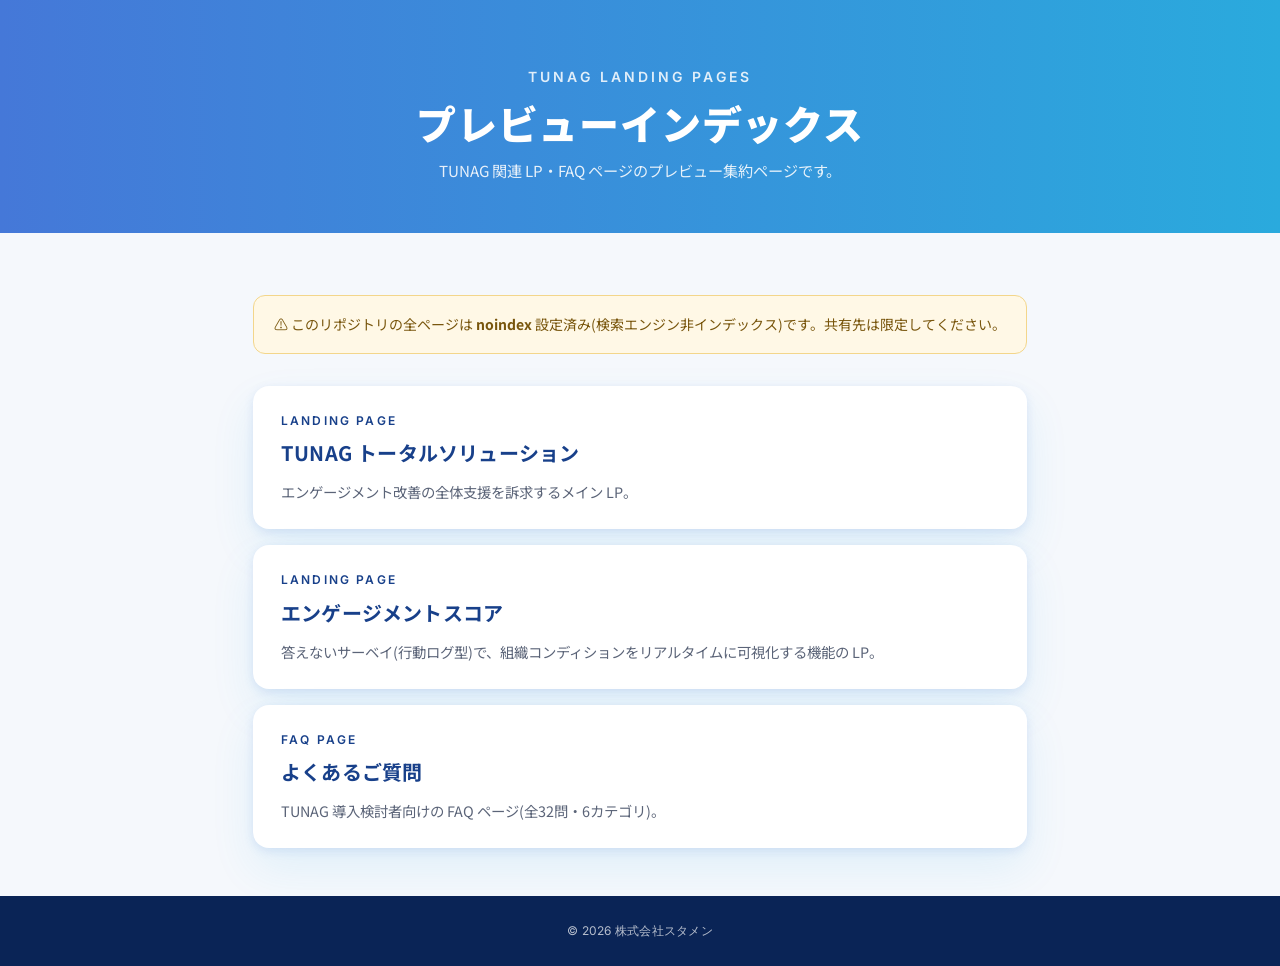
==== commit 65dd0791: "Add engagement-score LP (行動ログ型エンゲージメントスコア) TUNAG のエンゲージメントスコア機能(β版)向け LP を追加。標準9セクション構成(Hero / Logos" ====
--- a/index.html
+++ b/index.html
@@ -3,781 +3,170 @@
 <head>
   <meta charset="UTF-8">
   <meta name="viewport" content="width=device-width, initial-scale=1.0">
+  <title>tunag-landing-pages インデックス</title>
   <meta name="robots" content="noindex, nofollow, noarchive, nosnippet">
-  <meta name="googlebot" content="noindex, nofollow, noarchive, nosnippet">
-  <title>TUNAG トータルソリューション｜組織課題解決の総合支援サービス</title>
-  <meta name="description" content="採用・定着・制度設計・研修・BPO・クリエイティブ・AI-DXまで。1,400社の現場知見を積み上げてきたTUNAGが、組織課題解決のトータルパートナーとして貴社に伴走します。">
-
-  <meta property="og:type" content="website">
-  <meta property="og:title" content="TUNAG トータルソリューション｜組織課題解決の総合支援サービス">
-  <meta property="og:description" content="1,400社の現場知見を積み上げてきたTUNAGが、組織課題解決のトータルパートナーとして貴社に伴走します。">
-  <meta property="og:image" content="/images/og-comprehensive-support-services.png">
-
   <link rel="preconnect" href="https://fonts.googleapis.com">
   <link rel="preconnect" href="https://fonts.gstatic.com" crossorigin>
   <link
-    href="https://fonts.googleapis.com/css2?family=Inter:wght@400;500;600;700&family=Noto+Sans+JP:wght@400;500;700;900&display=swap"
+    href="https://fonts.googleapis.com/css2?family=Inter:wght@400;500;700&family=Noto+Sans+JP:wght@400;500;700&display=swap"
     rel="stylesheet"
   >
-
-  <link rel="stylesheet" href="style.css">
+  <style>
+    :root {
+      --color-primary: #18408a;
+      --color-primary-deep: #0a2456;
+      --color-text: #0f1b3d;
+      --color-text-mute: #5b6478;
+      --color-bg: #ffffff;
+      --color-bg-soft: #f5f8fc;
+      --color-border: #e1e7f0;
+      --gradient-brand: linear-gradient(90deg, #4578d8 0%, #2aaadd 100%);
+      --shadow-card: 0 3px 10px rgba(69, 120, 216, 0.14), 0 20px 44px rgba(42, 170, 221, 0.10);
+      --font-jp: 'Noto Sans JP', 'Hiragino Kaku Gothic ProN', sans-serif;
+      --font-en: 'Inter', 'Helvetica Neue', Arial, sans-serif;
+    }
+    * { box-sizing: border-box; }
+    body {
+      margin: 0;
+      font-family: var(--font-jp);
+      line-height: 1.8;
+      color: var(--color-text);
+      background: var(--color-bg-soft);
+      min-height: 100vh;
+      display: flex;
+      flex-direction: column;
+    }
+    .header {
+      background: var(--gradient-brand);
+      color: #fff;
+      padding: 4rem 1.5rem 3rem;
+      text-align: center;
+    }
+    .header__eyebrow {
+      font-family: var(--font-en);
+      font-size: 0.875rem;
+      font-weight: 600;
+      letter-spacing: 0.22em;
+      text-transform: uppercase;
+      opacity: 0.85;
+      margin: 0 0 0.5rem;
+    }
+    .header__title {
+      font-size: clamp(1.75rem, 4vw, 2.5rem);
+      font-weight: 900;
+      line-height: 1.3;
+      margin: 0 0 0.5rem;
+      letter-spacing: 0.02em;
+    }
+    .header__lead {
+      max-width: 600px;
+      margin: 0 auto;
+      opacity: 0.88;
+      font-size: 0.95rem;
+    }
+    .container {
+      max-width: 880px;
+      margin: 0 auto;
+      padding: 3rem 1.5rem;
+      flex: 1;
+    }
+    .notice {
+      background: #fff8e6;
+      border: 1px solid #f3d68b;
+      border-radius: 12px;
+      padding: 1rem 1.25rem;
+      font-size: 0.875rem;
+      color: #78550c;
+      margin-bottom: 2rem;
+    }
+    .list {
+      list-style: none;
+      padding: 0;
+      margin: 0;
+      display: flex;
+      flex-direction: column;
+      gap: 1rem;
+    }
+    .card {
+      display: block;
+      background: #fff;
+      border-radius: 16px;
+      padding: 1.5rem 1.75rem;
+      box-shadow: var(--shadow-card);
+      text-decoration: none;
+      color: inherit;
+      transition: transform 0.2s, box-shadow 0.2s;
+    }
+    .card:hover {
+      transform: translateY(-2px);
+      box-shadow: 0 6px 16px rgba(69, 120, 216, 0.22), 0 32px 64px rgba(42, 170, 221, 0.16);
+    }
+    .card__eyebrow {
+      font-family: var(--font-en);
+      font-size: 0.75rem;
+      font-weight: 600;
+      letter-spacing: 0.18em;
+      text-transform: uppercase;
+      color: var(--color-primary);
+      margin: 0 0 0.25rem;
+    }
+    .card__title {
+      font-size: 1.25rem;
+      font-weight: 700;
+      color: var(--color-primary);
+      margin: 0 0 0.5rem;
+      letter-spacing: 0.01em;
+    }
+    .card__desc {
+      font-size: 0.9rem;
+      color: var(--color-text-mute);
+      margin: 0;
+    }
+    .footer {
+      background: var(--color-primary-deep);
+      color: rgba(255,255,255,0.7);
+      padding: 1.5rem;
+      font-size: 0.75rem;
+      text-align: center;
+      font-family: var(--font-en);
+      letter-spacing: 0.02em;
+    }
+  </style>
 </head>
 <body>
-
-  <!-- ========== Header ========== -->
-  <header class="l-header" role="banner">
-    <div class="l-container l-header__inner">
-      <a class="c-brand" href="#top" aria-label="TUNAG トップへ">
-        <img class="c-brand__logo" src="images/tunag-logo-1.png" alt="TUNAG">
-      </a>
-      <nav class="c-nav" aria-label="グローバルナビゲーション">
-        <ul class="c-nav__list">
-          <li><a class="c-nav__link" href="#solution">支援サービス</a></li>
-          <li><a class="c-nav__link" href="#how-to-start">始め方</a></li>
-          <li><a class="c-nav__link" href="#faq">よくある質問</a></li>
-        </ul>
-      </nav>
-      <div class="l-header__ctas">
-        <a class="c-button c-button--secondary c-button--sm l-header__cta-sub" href="#final-cta">資料ダウンロード</a>
-        <a class="c-button c-button--primary c-button--sm" href="#final-cta">無料相談</a>
-      </div>
-    </div>
+  <header class="header">
+    <p class="header__eyebrow">TUNAG Landing Pages</p>
+    <h1 class="header__title">プレビューインデックス</h1>
+    <p class="header__lead">TUNAG 関連 LP・FAQ ページのプレビュー集約ページです。</p>
   </header>
-
-  <main id="top">
-
-    <!-- ========== 1. Hero ========== -->
-    <section class="p-hero">
-      <div class="p-hero__bg" aria-hidden="true"></div>
-      <div class="l-container p-hero__inner">
-        <div class="p-hero__copy">
-          <p class="p-hero__eyebrow">New Service</p>
-          <h1 class="p-hero__title">
-            組織課題に、<br>
-            もっと深く、もっと広く。<br>
-            <span class="p-hero__title-sub">TUNAGの組織改善総合支援サービス</span>
-          </h1>
-          <p class="p-hero__subtitle">
-            アプリだけじゃなく、組織コンサル・採用支援・制度設計・研修・クリエイティブ制作まで。TUNAGは組織課題解決のトータルパートナーに進化しました。
-          </p>
-          <div class="p-hero__actions">
-            <a class="c-button c-button--primary c-button--lg" href="#final-cta">まずは無料相談（30分）</a>
-            <a class="c-button c-button--ghost c-button--lg" href="#final-cta">資料をダウンロードする</a>
-          </div>
-        </div>
-        <div class="p-hero__visual">
-          <img class="p-hero__mock-image" src="images/hero-mockup.png" alt="TUNAGアプリの利用イメージ(ノートPCとスマートフォン)">
-        </div>
-      </div>
-
-    </section>
-
-    <!-- ========== 2. Logos ========== -->
-    <section class="l-section p-logos">
-      <div class="p-logos__marquee" aria-label="導入企業ロゴ">
-        <div class="p-logos__track">
-          <!-- 3セット複製: 原本 + 複製×2 -->
-          <div class="p-logos__item">MANUFACTURE Co.</div>
-          <div class="p-logos__item">Retail Holdings</div>
-          <div class="p-logos__item">LOGIMOVE</div>
-          <div class="p-logos__item">FinCore</div>
-          <div class="p-logos__item">TechScale</div>
-          <div class="p-logos__item">Service Bridge</div>
-          <div class="p-logos__item">BuildWorks</div>
-          <div class="p-logos__item">MediCare</div>
-          <div class="p-logos__item">FoodLink</div>
-          <div class="p-logos__item">EduNext</div>
-
-          <div class="p-logos__item">MANUFACTURE Co.</div>
-          <div class="p-logos__item">Retail Holdings</div>
-          <div class="p-logos__item">LOGIMOVE</div>
-          <div class="p-logos__item">FinCore</div>
-          <div class="p-logos__item">TechScale</div>
-          <div class="p-logos__item">Service Bridge</div>
-          <div class="p-logos__item">BuildWorks</div>
-          <div class="p-logos__item">MediCare</div>
-          <div class="p-logos__item">FoodLink</div>
-          <div class="p-logos__item">EduNext</div>
-
-          <div class="p-logos__item">MANUFACTURE Co.</div>
-          <div class="p-logos__item">Retail Holdings</div>
-          <div class="p-logos__item">LOGIMOVE</div>
-          <div class="p-logos__item">FinCore</div>
-          <div class="p-logos__item">TechScale</div>
-          <div class="p-logos__item">Service Bridge</div>
-          <div class="p-logos__item">BuildWorks</div>
-          <div class="p-logos__item">MediCare</div>
-          <div class="p-logos__item">FoodLink</div>
-          <div class="p-logos__item">EduNext</div>
-        </div>
-      </div>
-    </section>
-
-    <!-- ========== 3. Strengths — Track Record ========== -->
-    <section class="l-section l-section--soft p-strengths" id="track-record">
-      <div class="l-container">
-        <header class="c-section-head">
-          <p class="c-section-head__eyebrow">Track Record</p>
-          <h2 class="c-section-head__title">1,400社以上の「人と組織」の課題に<br class="u-pc-only">向き合ってきたTUNAG</h2>
-          <p class="c-section-head__lead">
-            業種・規模を問わず、1,400社以上の組織課題解決を支援してきました。離職率・定着率・情報共有・生産性・理念浸透——
-            それぞれの現場で積み上げてきた知見と実績が、TUNAGの強さの源泉です。
-          </p>
-        </header>
-
-        <div class="p-strengths__grid">
-          <article class="p-strengths__item">
-            <p class="p-strengths__metric">
-              <span class="p-strengths__metric-number" data-count-to="1400" data-count-format="comma">1,400</span><span class="p-strengths__metric-unit">社+</span>
-            </p>
-            <p class="p-strengths__metric-caption">利用中企業数</p>
-            <h3 class="p-strengths__item-title">業種横断の導入実績</h3>
-            <p class="p-strengths__item-text">製造業から小売、サービス、SaaSまで幅広く導入。業界固有の事例も豊富にご紹介できます。</p>
-          </article>
-
-          <article class="p-strengths__item">
-            <p class="p-strengths__metric">
-              <span class="p-strengths__metric-number" data-count-to="99">99</span><span class="p-strengths__metric-unit">%</span>
-            </p>
-            <p class="p-strengths__metric-caption">継続率</p>
-            <h3 class="p-strengths__item-title">高い継続率</h3>
-            <p class="p-strengths__item-text">専任CSによる伴走で、導入後の成果まで担保。任せきりにしない支援体制です。</p>
-          </article>
-
-          <article class="p-strengths__item">
-            <p class="p-strengths__metric">
-              <span class="p-strengths__metric-number" data-count-to="80000" data-count-format="comma">80,000</span><span class="p-strengths__metric-unit">件+</span>
-            </p>
-            <p class="p-strengths__metric-caption">制度運用実績</p>
-            <h3 class="p-strengths__item-title">膨大な知見とデータ</h3>
-            <p class="p-strengths__item-text">施策の成功パターンを数字とナレッジで蓄積。汎用的なコンサルにはない解像度で提案します。</p>
-          </article>
-        </div>
-
-        <div class="p-strengths__summary">
-          <h3 class="p-strengths__summary-title">導入企業で実際に起きた変化</h3>
-          <div class="p-strengths__summary-grid">
-            <div class="p-strengths__summary-item">
-              <p class="p-strengths__summary-label">入社1年未満 離職率</p>
-              <p class="p-strengths__summary-delta">
-                <span class="p-strengths__summary-before">24%</span>
-                <span class="p-strengths__summary-arrow" aria-hidden="true">→</span>
-                <span class="p-strengths__summary-after">9%</span>
-              </p>
-            </div>
-            <div class="p-strengths__summary-item">
-              <p class="p-strengths__summary-label">業務作業負荷</p>
-              <p class="p-strengths__summary-delta">
-                <span class="p-strengths__summary-after">年337時間削減</span>
-              </p>
-            </div>
-            <div class="p-strengths__summary-item">
-              <p class="p-strengths__summary-label">採用コスト</p>
-              <p class="p-strengths__summary-delta">
-                <span class="p-strengths__summary-before">1.2億円</span>
-                <span class="p-strengths__summary-arrow" aria-hidden="true">→</span>
-                <span class="p-strengths__summary-after">6,000万円</span>
-              </p>
-            </div>
-            <div class="p-strengths__summary-item">
-              <p class="p-strengths__summary-label">売上</p>
-              <p class="p-strengths__summary-delta">
-                <span class="p-strengths__summary-after">昨対比111%</span>
-              </p>
-            </div>
-          </div>
-        </div>
-      </div>
-    </section>
-
-    <!-- ========== 4. Solution ========== -->
-    <section class="l-section p-solution" id="solution">
-      <div class="l-container">
-        <header class="c-section-head">
-          <p class="c-section-head__eyebrow">Total Solution</p>
-          <h2 class="c-section-head__title">アプリに加えて、さらに加速する<br>組織課題解決の総合支援サービスへ。</h2>
-          <p class="c-section-head__lead">
-            アプリ提供のみならず、組織改善・組織開発に関する専門サービスを含めた総合支援が可能となりました。
-          </p>
-        </header>
-
-        <div class="p-solution__evolution">
-          <div class="p-solution__evo-card p-solution__evo-card--before">
-            <p class="p-solution__evo-label">これまでのTUNAG</p>
-            <p class="p-solution__evo-core">組織改善プラットフォーム</p>
-            <ul class="p-solution__evo-list">
-              <li>情報共有</li>
-              <li>エンゲージメント</li>
-              <li>理念浸透</li>
-              <li>業務効率化</li>
-            </ul>
-          </div>
-          <div class="p-solution__evo-arrow" aria-hidden="true">
-            <span class="p-solution__evo-arrow-label">進化</span>
-          </div>
-          <div class="p-solution__evo-card p-solution__evo-card--after">
-            <p class="p-solution__evo-label">新しいTUNAG</p>
-            <p class="p-solution__evo-core">組織改善の総合支援サービス</p>
-            <ul class="p-solution__evo-list p-solution__evo-list--after">
-              <li>プラットフォーム</li>
-              <li>組織改善コンサル</li>
-              <li>採用支援</li>
-              <li>研修・育成</li>
-              <li>BPO</li>
-              <li>クリエイティブ制作</li>
-              <li>AI-DX推進支援<span class="p-solution__evo-badge">NEW</span></li>
-            </ul>
-          </div>
-        </div>
-
-        <p class="p-solution__bottom-message">
-          1,400社の現場知見を積み上げてきたTUNAGが、<br class="u-sp-only">組織課題解決のあらゆる領域へと支援を広げました。
-        </p>
-      </div>
-
-      <div class="p-solution__list">
-
-        <!-- Solution 01 : 組織改善コンサルティング -->
-        <article class="p-solution__item">
-          <div class="p-solution__item-visual">
-            <div class="p-solution__item-img p-solution__item-img--01" aria-hidden="true">
-              <span class="p-solution__item-emoji">コンサル</span>
-            </div>
-          </div>
-          <div class="p-solution__item-body">
-            <p class="p-solution__item-label">Solution 01</p>
-            <h3 class="p-solution__item-title">組織改善コンサルティング</h3>
-            <p class="p-solution__item-text"><strong>組織改善のプロが、原因特定から戦略・制度設計、実行まで一貫して担う</strong>。1,400社の現場データと専門コンサルタントの知見を組み合わせ、根本原因の診断から組織開発・評価制度設計・MVV策定といった組織の根幹をつくる戦略レイヤー、そして施策実行の伴走までをまとめて支援します。属人的な勘ではなくエビデンスベースで進められるため、精度の高い仮説検証を繰り返しながら成果へ近づけていけます。<strong>TUNAGアプリと併用すれば</strong>、組織状態のリアルタイムデータをもとに、さらに精度の高い診断と改善が可能になります。</p>
-            <ul class="p-solution__item-tags">
-              <li>MVV策定</li>
-              <li>組織開発</li>
-              <li>評価制度</li>
-            </ul>
-          </div>
-        </article>
-
-        <!-- Solution 02 : AI-DX推進支援 -->
-        <article class="p-solution__item p-solution__item--reverse p-solution__item--highlight">
-          <div class="p-solution__item-visual">
-            <div class="p-solution__item-img p-solution__item-img--06" aria-hidden="true">
-              <span class="p-solution__item-emoji">AI-DX</span>
-            </div>
-          </div>
-          <div class="p-solution__item-body">
-            <p class="p-solution__item-label">Solution 02</p>
-            <h3 class="p-solution__item-title">AI-DX推進支援</h3>
-            <p class="p-solution__item-text"><strong>反復業務がゼロになり、担当者がコア業務に集中</strong>できる。今使っているツールをそのままにAIワークフローで繋ぐから、乗り換えコストゼロで自動化を実現します。バックオフィス・採用人事の反復業務をAIワークフローで自動化し、書類選考・日程調整・勤怠集計・レポート作成など、既存ツールと連携しながら業務を自動化します。</p>
-            <ul class="p-solution__item-tags">
-              <li>バックオフィス自動化</li>
-              <li>採用人事自動化</li>
-              <li>AIワークフロー構築</li>
-              <li>既存ツール連携</li>
-            </ul>
-          </div>
-        </article>
-
-        <!-- Solution 03 : 研修・育成 -->
-        <article class="p-solution__item">
-          <div class="p-solution__item-visual">
-            <div class="p-solution__item-img p-solution__item-img--03" aria-hidden="true">
-              <span class="p-solution__item-emoji">研修・育成</span>
-            </div>
-          </div>
-          <div class="p-solution__item-body">
-            <p class="p-solution__item-label">Solution 03</p>
-            <h3 class="p-solution__item-title">研修・育成</h3>
-            <p class="p-solution__item-text"><strong>階層別の学びを現場の力に変える</strong>。管理職・現場リーダー・新入社員向けのマネジメント研修を中心に、AI活用研修もご用意しています。単発の研修で終わらせず、現場での実践を意識したカリキュラムを設計します。<strong>TUNAGアプリと併用すれば</strong>、研修後も継続的にフォローできるため、学んだことが日常業務に根付き、研修効果がさらに持続します。</p>
-            <ul class="p-solution__item-tags">
-              <li>マネジメント研修</li>
-              <li>新人研修</li>
-              <li>AI活用研修</li>
-              <li>キャリア支援</li>
-            </ul>
-          </div>
-        </article>
-
-        <!-- Solution 04 : クリエイティブ制作 -->
-        <article class="p-solution__item p-solution__item--reverse">
-          <div class="p-solution__item-visual">
-            <div class="p-solution__item-img p-solution__item-img--05" aria-hidden="true">
-              <span class="p-solution__item-emoji">クリエイティブ</span>
-            </div>
-          </div>
-          <div class="p-solution__item-body">
-            <p class="p-solution__item-label">Solution 04</p>
-            <h3 class="p-solution__item-title">クリエイティブ制作</h3>
-            <p class="p-solution__item-text"><strong>メッセージが現場に届く力</strong>を上げる。社内報・採用ブランディング素材・動画・デザイン制作まで対応し、理念浸透・文化醸成を加速させる、現場の心を動かすクリエイティブを設計します。</p>
-            <ul class="p-solution__item-tags">
-              <li>Web社内報</li>
-              <li>採用ブランディング</li>
-              <li>動画制作</li>
-              <li>デザイン制作</li>
-            </ul>
-          </div>
-        </article>
-
-        <!-- Solution 05 : 採用支援 -->
-        <article class="p-solution__item">
-          <div class="p-solution__item-visual">
-            <div class="p-solution__item-img p-solution__item-img--02" aria-hidden="true">
-              <span class="p-solution__item-emoji">採用支援</span>
-            </div>
-          </div>
-          <div class="p-solution__item-body">
-            <p class="p-solution__item-label">Solution 05</p>
-            <h3 class="p-solution__item-title">採用支援</h3>
-            <p class="p-solution__item-text"><strong>採用活動そのものを強化し、貴社の採用力を底上げする</strong>。中途採用・新卒採用・外国人採用まで幅広く対応し、採用計画策定から戦略設計、採用代行、採用ブランディングまで採用プロセス全体を支援します。市場環境や貴社の事情に合わせて、最適な採用手法と採用体制の構築をご提案します。<strong>TUNAGアプリと併用すれば</strong>、採用から入社後のオンボーディング・定着までシームレスに繋がり、採用と定着が分断されない仕組みをつくれます。</p>
-            <ul class="p-solution__item-tags">
-              <li>中途・新卒・外国人採用</li>
-              <li>採用戦略設計</li>
-              <li>採用代行</li>
-              <li>採用ブランディング</li>
-            </ul>
-          </div>
-        </article>
-
-        <!-- Solution 06 : BPO -->
-        <article class="p-solution__item p-solution__item--reverse">
-          <div class="p-solution__item-visual">
-            <div class="p-solution__item-img p-solution__item-img--04" aria-hidden="true">
-              <span class="p-solution__item-emoji">BPO</span>
-            </div>
-          </div>
-          <div class="p-solution__item-body">
-            <p class="p-solution__item-label">Solution 06</p>
-            <h3 class="p-solution__item-title">BPO</h3>
-            <p class="p-solution__item-text"><strong>本来業務以外の雑務を代行し、人事部の時間を取り戻す</strong>。採用計画や組織改革といった戦略業務に集中すべき人事部が、情シス対応・イベント企画運営・社内問い合わせ・各種バックオフィス業務など、本来業務以外の依頼を抱え込むケースは少なくありません。こうした周辺業務をまとめて代行し、人事部が本来やるべき採用計画や組織改革に時間を割ける体制をつくります。</p>
-            <ul class="p-solution__item-tags">
-              <li>バックオフィス代行</li>
-              <li>情シス代行</li>
-              <li>イベント運営代行</li>
-              <li>社内問い合わせ対応</li>
-            </ul>
-          </div>
-        </article>
-      </div>
-    </section>
-
-    <!-- ========== 5. Features — How to Start ========== -->
-    <section class="l-section l-section--soft p-features" id="how-to-start">
-      <div class="l-container">
-        <header class="c-section-head">
-          <p class="c-section-head__eyebrow">How to Start</p>
-          <h2 class="c-section-head__title">アプリからでも、<br class="u-sp-only">新サービス単体からでも始められます</h2>
-          <p class="c-section-head__lead">
-            TUNAGは、貴社の状況やニーズに合わせて、どこからでも入れる柔軟な支援体制を整えています。
-            「まずアプリだけ試したい」も「採用支援だけ頼みたい」も、どちらも歓迎です。
-          </p>
-        </header>
-
-        <div class="p-features__grid">
-          <article class="p-features__card">
-            <p class="p-features__num">01</p>
-            <p class="p-features__tag">定番の入り口</p>
-            <h3 class="p-features__card-title">まずTUNAGアプリから始める</h3>
-            <p class="p-features__card-text">組織改善の土台として、まずはアプリを導入。専任CSが伴走しながら活用を定着させます。成果が見えてきたタイミングで追加支援を重ねることで、効果がさらに加速します。</p>
-            <ul class="p-features__fit-list">
-              <li>情報共有/コミュニケーション改善からスタートしたい</li>
-              <li>まずは現状の組織状態を可視化したい</li>
-              <li>使いながら必要な支援を追加していきたい</li>
-            </ul>
-          </article>
-
-          <article class="p-features__card p-features__card--featured">
-            <p class="p-features__num">02</p>
-            <p class="p-features__tag p-features__tag--accent">スピード重視</p>
-            <h3 class="p-features__card-title">アプリ＋追加支援をセットで始める</h3>
-            <p class="p-features__card-text">課題が明確で早期解決を目指す場合は、アプリと専門支援をセットで導入。土台づくりと課題解決を同時並行で進めることで、最短ルートで成果を出します。</p>
-            <ul class="p-features__fit-list">
-              <li>離職率を早急に改善したい+定着施策もセットで</li>
-              <li>評価制度がなく、制度設計から着手したい</li>
-              <li>採用強化と入社後定着を同時に進めたい</li>
-            </ul>
-          </article>
-
-          <article class="p-features__card">
-            <p class="p-features__num">03</p>
-            <p class="p-features__tag">まずここから</p>
-            <h3 class="p-features__card-title">新サービス単体から始める</h3>
-            <p class="p-features__card-text">「採用支援だけ」「研修だけ」「制度設計だけ」といった形での導入も可能です。まず一つの課題を解決しながら、TUNAGの支援の質を体感してください。</p>
-            <ul class="p-features__fit-list">
-              <li>特定の課題解決から着手したい</li>
-              <li>すでに別のアプリを使っており、まず支援だけほしい</li>
-              <li>予算や体制を見ながら少しずつ広げたい</li>
-            </ul>
-          </article>
-        </div>
-      </div>
-    </section>
-
-    <!-- ========== 6. Inline CTA #1 ========== -->
-    <section class="p-cta">
-      <div class="l-container p-cta__inner">
-        <p class="p-cta__eyebrow">Free Consultation</p>
-        <h2 class="p-cta__title">その組織課題、<br class="u-sp-only">もうひとりで抱え込む必要はありません。</h2>
-        <p class="p-cta__body">組織改善のプロが、コンサル・採用・研修・クリエイティブ・BPO・AI-DXの6領域から、貴社に最適な支援の組み合わせをご提案します。30分の無料相談で、次の一歩が見えてきます。</p>
-        <div class="p-cta__actions">
-          <a class="c-button c-button--primary c-button--lg" href="#final-cta">無料相談を予約する</a>
-          <a class="c-button c-button--ghost c-button--lg" href="#solution">支援メニューの資料を見る</a>
-        </div>
-      </div>
-    </section>
-
-    <!-- ========== 7. Voice — Difference & Use Cases ========== -->
-    <section class="l-section l-section--soft p-difference" id="voice">
-      <div class="l-container">
-        <header class="c-section-head">
-          <p class="c-section-head__eyebrow">Difference</p>
-          <h2 class="c-section-head__title">一般的なコンサルとの違い</h2>
-          <p class="c-section-head__lead">
-            組織のフェーズや課題の種類に応じて、必要なサービスを柔軟に組み合わせてご提案します。
-            一般的な組織コンサルとの違いは、以下の点にあります。
-          </p>
-        </header>
-
-        <div class="p-difference__table-wrap">
-          <table class="p-difference__table">
-            <thead>
-              <tr>
-                <th>比較ポイント</th>
-                <th>一般的な組織コンサル</th>
-                <th class="p-difference__table-hl">TUNAGトータルソリューション</th>
-              </tr>
-            </thead>
-            <tbody>
-              <tr>
-                <th scope="row">支援の範囲</th>
-                <td>提言・レポートで完結することが多い</td>
-                <td class="p-difference__table-hl">実行・定着まで一貫して伴走</td>
-              </tr>
-              <tr>
-                <th scope="row">サービスの組み合わせ</th>
-                <td>単一領域のコンサルに限定されがち</td>
-                <td class="p-difference__table-hl">コンサル・採用・研修・BPO・制作・AI-DXを柔軟に組み合わせ</td>
-              </tr>
-              <tr>
-                <th scope="row">ノウハウ</th>
-                <td>汎用的なフレームワーク中心</td>
-                <td class="p-difference__table-hl">1,400社・80,000件の運用実績に基づく具体的なナレッジ</td>
-              </tr>
-              <tr>
-                <th scope="row">継続関係</th>
-                <td>プロジェクト単位で終わりやすい</td>
-                <td class="p-difference__table-hl">長期パートナーとして組織とともに成長</td>
-              </tr>
-              <tr>
-                <th scope="row">TUNAGアプリ併用時</th>
-                <td>—</td>
-                <td class="p-difference__table-hl">現場データをもとにした診断・効果測定で施策がさらに加速</td>
-              </tr>
-            </tbody>
-          </table>
-        </div>
-
-        <p class="p-difference__bottom-message">
-          支援サービスが揃っていて、1,400社の運用実績に裏付けられている。だからこそ、貴社に必要な組み合わせを、具体的な経験をもとにご提案できます。
-        </p>
-
-      </div>
-    </section>
-
-    <!-- ========== 8. Experts ========== -->
-    <section class="l-section p-experts" id="experts">
-      <div class="l-container">
-        <header class="c-section-head">
-          <p class="c-section-head__eyebrow">Our Experts</p>
-          <h2 class="c-section-head__title">経験豊富な頼れるプロ、揃ってます。</h2>
-          <p class="c-section-head__lead">
-            採用・組織開発・研修・AI-DX——それぞれの領域で現場を知り尽くしたコンサルタントが、貴社の課題に向き合います。
-          </p>
-        </header>
-
-        <div class="p-experts__grid">
-          <!-- Expert 01 -->
-          <article class="p-experts__card">
-            <div class="p-experts__photo" aria-hidden="true">
-              <span class="p-experts__photo-initial">NK</span>
-            </div>
-            <p class="p-experts__name">新留 一輝</p>
-            <p class="p-experts__role">株式会社スタメン 執行役員</p>
-            <ul class="p-experts__themes">
-              <li>戦略立案、マーケティング全般</li>
-              <li>AI、DX領域全般</li>
-            </ul>
-            <p class="p-experts__bio">最新AI、マーケティング知見から事業開発、戦略策定全般に対し、包括的な経験を有し、テンポ良く、包容力のあるファシリテーションが特徴。</p>
-          </article>
-
-          <!-- Expert 02 -->
-          <article class="p-experts__card">
-            <div class="p-experts__photo" aria-hidden="true">
-              <span class="p-experts__photo-initial">YR</span>
-            </div>
-            <p class="p-experts__name">山田 亮二</p>
-            <p class="p-experts__role">株式会社スタメン 執行役員</p>
-            <ul class="p-experts__themes">
-              <li>戦略立案、マーケティング全般</li>
-              <li>組織マネジメント全般</li>
-            </ul>
-            <p class="p-experts__bio">新規事業立ち上げ、拡張、立て直しなどの経験を有し、経営者視点及び自身の経験値に紐付けられた、明確な言葉でのファシリテーションが特徴。</p>
-          </article>
-
-          <!-- Expert 03 -->
-          <article class="p-experts__card">
-            <div class="p-experts__photo" aria-hidden="true">
-              <span class="p-experts__photo-initial">FA</span>
-            </div>
-            <p class="p-experts__name">古谷 敦史</p>
-            <p class="p-experts__role">株式会社スタメン グロース戦略本部 事業開発部長</p>
-            <ul class="p-experts__themes">
-              <li>新規事業立案</li>
-              <li>人事戦略全般</li>
-            </ul>
-            <p class="p-experts__bio">新規事業立案から戦略立案、現場浸透までを経験、また人事領域全般に渡る知識、経験を有し、人柄である情理兼備なファシリテーションが特徴。</p>
-          </article>
-
-          <!-- Expert 04 -->
-          <article class="p-experts__card">
-            <div class="p-experts__photo" aria-hidden="true">
-              <span class="p-experts__photo-initial">HA</span>
-            </div>
-            <p class="p-experts__name">林田 敦</p>
-            <p class="p-experts__role">株式会社スタメン Head of AI Strategy</p>
-            <ul class="p-experts__themes">
-              <li>新規事業立案</li>
-              <li>AI、DX領域全般</li>
-            </ul>
-            <p class="p-experts__bio">新規事業立ち上げに精通しており、AIやWeb3などの最新技術に関する知見、元SEとしての現場感を持ったファシリテーションが特徴。</p>
-          </article>
-
-          <!-- Expert 05 -->
-          <article class="p-experts__card">
-            <div class="p-experts__photo" aria-hidden="true">
-              <span class="p-experts__photo-initial">MJ</span>
-            </div>
-            <p class="p-experts__name">松葉 純也</p>
-            <p class="p-experts__role">株式会社スタメン グロース戦略本部 事業開発部</p>
-            <ul class="p-experts__themes">
-              <li>経営、戦略全般</li>
-              <li>新規事業開発</li>
-            </ul>
-            <p class="p-experts__bio">社長まで歴任した「圧倒的な経験値」を背景に、多角的な事業再編、エンゲージメント向上を主導した経験に基づくファシリテーションが特徴。</p>
-          </article>
-
-          <!-- Expert 06 -->
-          <article class="p-experts__card">
-            <div class="p-experts__photo" aria-hidden="true">
-              <span class="p-experts__photo-initial">SK</span>
-            </div>
-            <p class="p-experts__name">杉山 一彦</p>
-            <p class="p-experts__role">株式会社スタメン CRO室</p>
-            <ul class="p-experts__themes">
-              <li>組織マネジメント全般</li>
-              <li>現場職向け支援全般</li>
-            </ul>
-            <p class="p-experts__bio">数十名から部門統括までを歴任した「組織規模を問わないマネジメントの型化」に長け、圧倒的な経験に基づくファシリテーションが特徴。</p>
-          </article>
-
-          <!-- Expert 07 -->
-          <article class="p-experts__card">
-            <div class="p-experts__photo" aria-hidden="true">
-              <span class="p-experts__photo-initial">IT</span>
-            </div>
-            <p class="p-experts__name">泉田 高範</p>
-            <p class="p-experts__role">株式会社スタメン グロース戦略本部 事業開発部</p>
-            <ul class="p-experts__themes">
-              <li>組織マネジメント全般</li>
-              <li>現場職向け支援全般</li>
-            </ul>
-            <p class="p-experts__bio">現場責任者から経営企画までを歴任し、「現場の痛みと経営の論理を繋ぎ合わせる」実効性の高いファシリテーションが特徴。</p>
-          </article>
-
-          <!-- Expert 08 -->
-          <article class="p-experts__card">
-            <div class="p-experts__photo" aria-hidden="true">
-              <span class="p-experts__photo-initial">KK</span>
-            </div>
-            <p class="p-experts__name">河村 幸輝</p>
-            <p class="p-experts__role">株式会社スタメン カスタマーサクセス部</p>
-            <ul class="p-experts__themes">
-              <li>組織マネジメント全般</li>
-              <li>現場職向け支援全般</li>
-            </ul>
-            <p class="p-experts__bio">現場でのマネジメント経験・実現現場での業務経験を有し、「現場起点でのマネジメント」を重視したファシリテーションが特徴。</p>
-          </article>
-        </div>
-      </div>
-    </section>
-
-    <!-- ========== 9. Purpose ========== -->
-    <section class="l-section l-section--cool p-purpose">
-      <div class="l-container l-container--narrow">
-        <header class="c-section-head c-section-head--center">
-          <p class="c-section-head__eyebrow">Our Purpose</p>
-          <h2 class="c-section-head__title">働きがいを、<br class="u-sp-only">すべての人と組織に</h2>
-        </header>
-        <p class="p-purpose__body">
-          TUNAGが向き合い続けているのは、「人が活き、組織が強くなる」という一点です。
-          制度や仕組みをつくることが目的ではなく、そこで働く一人ひとりが「ここで働いてよかった」と思える組織をつくること——
-          それがTUNAGの存在意義です。
-          1,400社との歩みの中で培ってきたこの思想が、すべてのサービスの根幹にあります。
-        </p>
-      </div>
-    </section>
-
-    <!-- ========== 12. FAQ ========== -->
-    <section class="l-section p-faq" id="faq">
-      <div class="l-container l-container--narrow">
-        <header class="c-section-head c-section-head--center">
-          <p class="c-section-head__eyebrow">FAQ</p>
-          <h2 class="c-section-head__title">よくあるご質問</h2>
-        </header>
-
-        <div class="p-faq__list">
-          <details class="p-faq__item" open>
-            <summary class="p-faq__q"><span class="p-faq__q-mark">Q</span>アプリだけの契約はできますか？</summary>
-            <div class="p-faq__a"><span class="p-faq__a-mark">A</span>
-              <p>はい、もちろん可能です。TUNAGアプリのみのご契約から、必要に応じてコンサルティング・採用支援などを追加する形まで、貴社の状況に合わせて柔軟にご提案します。</p>
-            </div>
-          </details>
-          <details class="p-faq__item">
-            <summary class="p-faq__q"><span class="p-faq__q-mark">Q</span>採用支援や研修など、新サービス単体での依頼はできますか？</summary>
-            <div class="p-faq__a"><span class="p-faq__a-mark">A</span>
-              <p>はい、可能です。アプリを導入していない状態でも、採用支援・研修・制度設計・BPOなど新サービス単体でのご依頼を承っています。まずはご相談ください。</p>
-            </div>
-          </details>
-          <details class="p-faq__item">
-            <summary class="p-faq__q"><span class="p-faq__q-mark">Q</span>どのサービスから始めればいいですか？</summary>
-            <div class="p-faq__a"><span class="p-faq__a-mark">A</span>
-              <p>まずは無料相談にてお聞かせください。現在の課題・組織フェーズ・リソース状況をヒアリングした上で、最適な開始サービスをご提案します。「何から手をつければいいかわからない」というご相談も大歓迎です。</p>
-            </div>
-          </details>
-          <details class="p-faq__item">
-            <summary class="p-faq__q"><span class="p-faq__q-mark">Q</span>中小企業でも導入できますか？</summary>
-            <div class="p-faq__a"><span class="p-faq__a-mark">A</span>
-              <p>はい、20名規模から数万名規模まで幅広い企業様で導入いただいています。規模に応じた最適な活用プランをご提案します。</p>
-            </div>
-          </details>
-        </div>
-      </div>
-    </section>
-
-    <!-- ========== 13. Final CTA ========== -->
-    <section class="p-final-cta" id="final-cta">
-      <div class="l-container p-final-cta__inner">
-        <h2 class="p-final-cta__title">その組織課題、プロと一緒に解決しませんか？</h2>
-        <p class="p-final-cta__lead">
-          アプリのことでも、新サービスのことでも。<br class="u-sp-only">
-          貴社の状況に合わせた最適な支援をご提案いたします。
-        </p>
-        <div class="p-final-cta__actions">
-          <div class="p-final-cta__action-block">
-            <a class="c-button c-button--primary c-button--xl" href="#contact">無料相談を予約する（30分〜）</a>
-            <p class="p-final-cta__caption">課題を一緒に整理します。「何から始めればよいか」というご相談から歓迎です。</p>
-          </div>
-          <div class="p-final-cta__action-block">
-            <a class="c-button c-button--ghost c-button--xl" href="#download">資料をダウンロード</a>
-            <p class="p-final-cta__caption">進化したTUNAGの支援領域をまとめた資料をダウンロードいただけます。</p>
-          </div>
-        </div>
-      </div>
-    </section>
+  <main class="container">
+    <p class="notice">
+      ⚠ このリポジトリの全ページは <strong>noindex</strong> 設定済み(検索エンジン非インデックス)です。共有先は限定してください。
+    </p>
+    <ul class="list">
+      <li>
+        <a class="card" href="./comprehensive-support-services/">
+          <p class="card__eyebrow">Landing Page</p>
+          <h2 class="card__title">TUNAG トータルソリューション</h2>
+          <p class="card__desc">エンゲージメント改善の全体支援を訴求するメイン LP。</p>
+        </a>
+      </li>
+      <li>
+        <a class="card" href="./engagement-score/">
+          <p class="card__eyebrow">Landing Page</p>
+          <h2 class="card__title">エンゲージメントスコア</h2>
+          <p class="card__desc">答えないサーベイ(行動ログ型)で、組織コンディションをリアルタイムに可視化する機能の LP。</p>
+        </a>
+      </li>
+      <li>
+        <a class="card" href="./faq/">
+          <p class="card__eyebrow">FAQ Page</p>
+          <h2 class="card__title">よくあるご質問</h2>
+          <p class="card__desc">TUNAG 導入検討者向けの FAQ ページ(全32問・6カテゴリ)。</p>
+        </a>
+      </li>
+    </ul>
   </main>
-
-  <!-- ========== Footer ========== -->
-  <footer class="l-footer" id="contact">
-    <div class="l-container">
-      <div class="l-footer__top">
-        <div class="l-footer__brand">
-          <a class="c-brand c-brand--on-dark" href="#top" aria-label="TUNAG トップへ">
-            <img class="c-brand__logo" src="images/tunag-logo-1.png" alt="TUNAG">
-          </a>
-          <p class="l-footer__brand-text">TUNAG by 株式会社スタメン<br>組織課題解決のトータルソリューション</p>
-        </div>
-        <nav class="l-footer__nav" aria-label="フッターナビゲーション">
-          <ul class="l-footer__nav-list">
-            <li><a href="#solution">支援サービス</a></li>
-            <li><a href="#how-to-start">始め方</a></li>
-            <li><a href="#faq">よくあるご質問</a></li>
-            <li><a href="#final-cta">お問い合わせ</a></li>
-          </ul>
-        </nav>
-      </div>
-      <div class="l-footer__bottom">
-        <ul class="l-footer__legal">
-          <li><a href="https://stmn.co.jp/">運営会社（株式会社スタメン）</a></li>
-          <li><a href="#privacy">プライバシーポリシー</a></li>
-          <li><a href="#terms">利用規約</a></li>
-          <li><a href="#tokushoho">特定商取引法に基づく表記</a></li>
-        </ul>
-        <p class="l-footer__copyright">© 2026 Stamen Inc. All rights reserved.</p>
-      </div>
-    </div>
-  </footer>
-
-  <script>
-    // ========== Count-up animation ==========
-    (function () {
-      const prefersReduced = window.matchMedia('(prefers-reduced-motion: reduce)').matches;
-      const targets = document.querySelectorAll('[data-count-to]');
-
-      const easeOutCubic = (t) => 1 - Math.pow(1 - t, 3);
-
-      const format = (el, value) => {
-        const fmt = el.dataset.countFormat;
-        const rounded = Number.isInteger(value) ? value : Math.round(value * 10) / 10;
-        if (fmt === 'comma') {
-          return Math.round(rounded).toLocaleString('en-US');
-        }
-        return String(rounded);
-      };
-
-      const animate = (el) => {
-        const target = parseFloat(el.dataset.countTo);
-        if (isNaN(target)) return;
-        if (prefersReduced) {
-          el.textContent = format(el, target);
-          return;
-        }
-        const duration = 800;
-        const start = performance.now();
-        const tick = (now) => {
-          const progress = Math.min((now - start) / duration, 1);
-          const eased = easeOutCubic(progress);
-          const current = target * eased;
-          el.textContent = format(el, current);
-          if (progress < 1) requestAnimationFrame(tick);
-          else el.textContent = format(el, target);
-        };
-        el.textContent = format(el, 0);
-        requestAnimationFrame(tick);
-      };
-
-      if ('IntersectionObserver' in window) {
-        const io = new IntersectionObserver((entries) => {
-          entries.forEach((entry) => {
-            if (entry.isIntersecting) {
-              animate(entry.target);
-              io.unobserve(entry.target);
-            }
-          });
-        }, { threshold: 0.35 });
-        targets.forEach((t) => io.observe(t));
-      } else {
-        targets.forEach(animate);
-      }
-    })();
-
-    // ========== Header scroll state ==========
-    (function () {
-      const header = document.querySelector('.l-header');
-      if (!header) return;
-      const update = () => {
-        if (window.scrollY > 24) header.classList.add('is-scrolled');
-        else header.classList.remove('is-scrolled');
-      };
-      update();
-      window.addEventListener('scroll', update, { passive: true });
-    })();
-  </script>
+  <footer class="footer">© 2026 株式会社スタメン</footer>
 </body>
 </html>
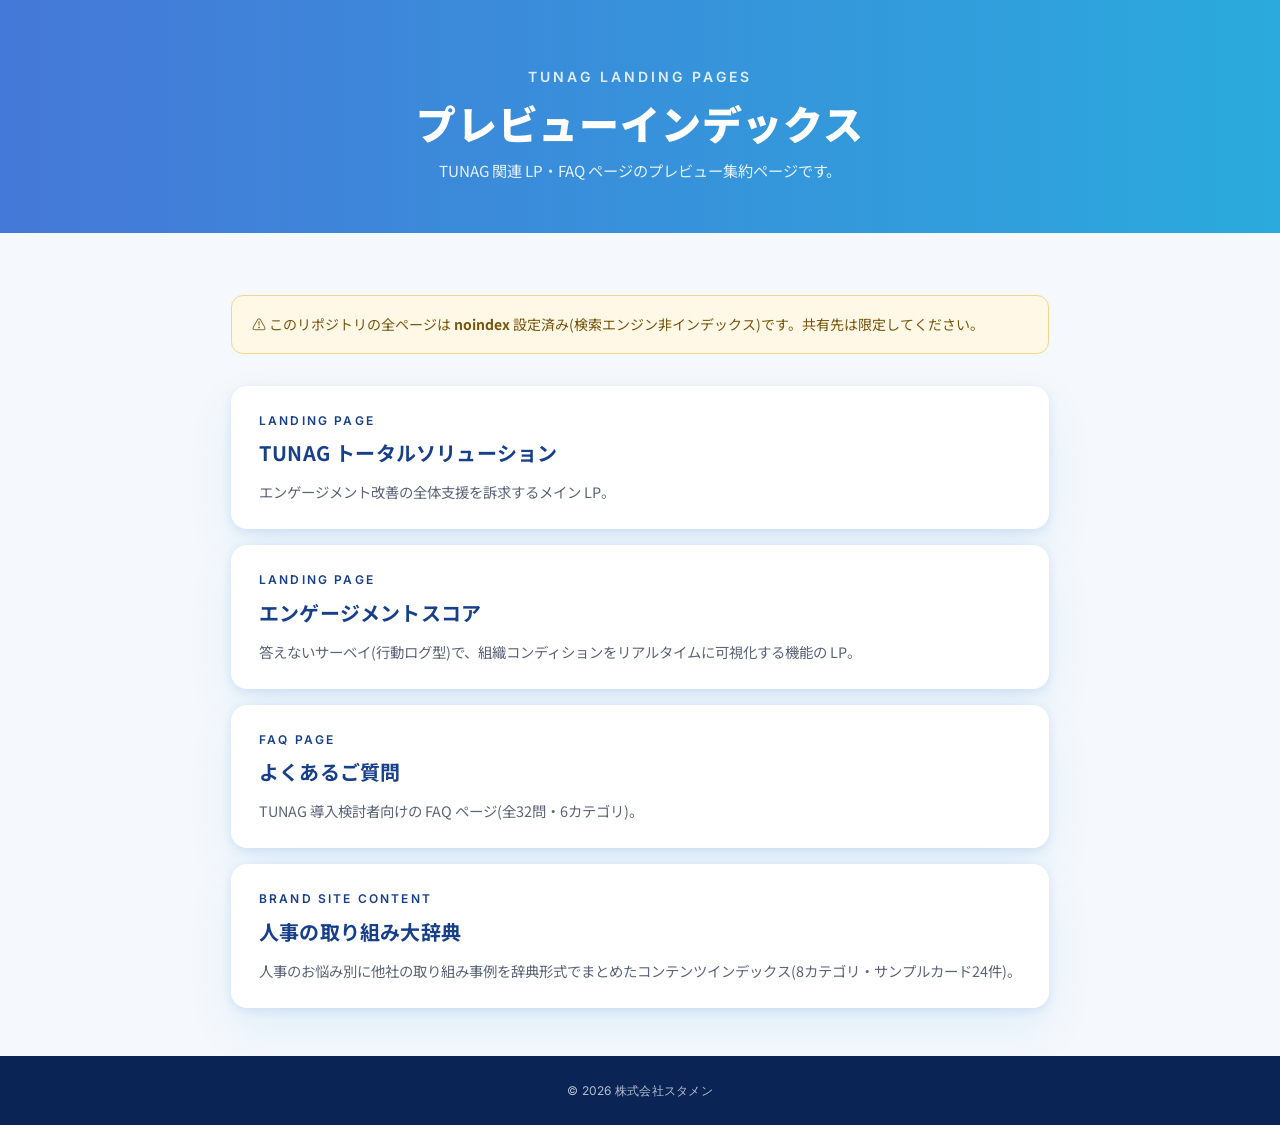
==== commit 5d1fac7c: "index: Add hr-policy-handbook entry to preview index Co-Authored-By: Claude Opus 4.7 (1M context) <n" ====
--- a/index.html
+++ b/index.html
@@ -165,6 +165,13 @@
           <p class="card__desc">TUNAG 導入検討者向けの FAQ ページ(全32問・6カテゴリ)。</p>
         </a>
       </li>
+      <li>
+        <a class="card" href="./hr-policy-handbook/">
+          <p class="card__eyebrow">Brand Site Content</p>
+          <h2 class="card__title">人事の取り組み大辞典</h2>
+          <p class="card__desc">人事のお悩み別に他社の取り組み事例を辞典形式でまとめたコンテンツインデックス(8カテゴリ・サンプルカード24件)。</p>
+        </a>
+      </li>
     </ul>
   </main>
   <footer class="footer">© 2026 株式会社スタメン</footer>
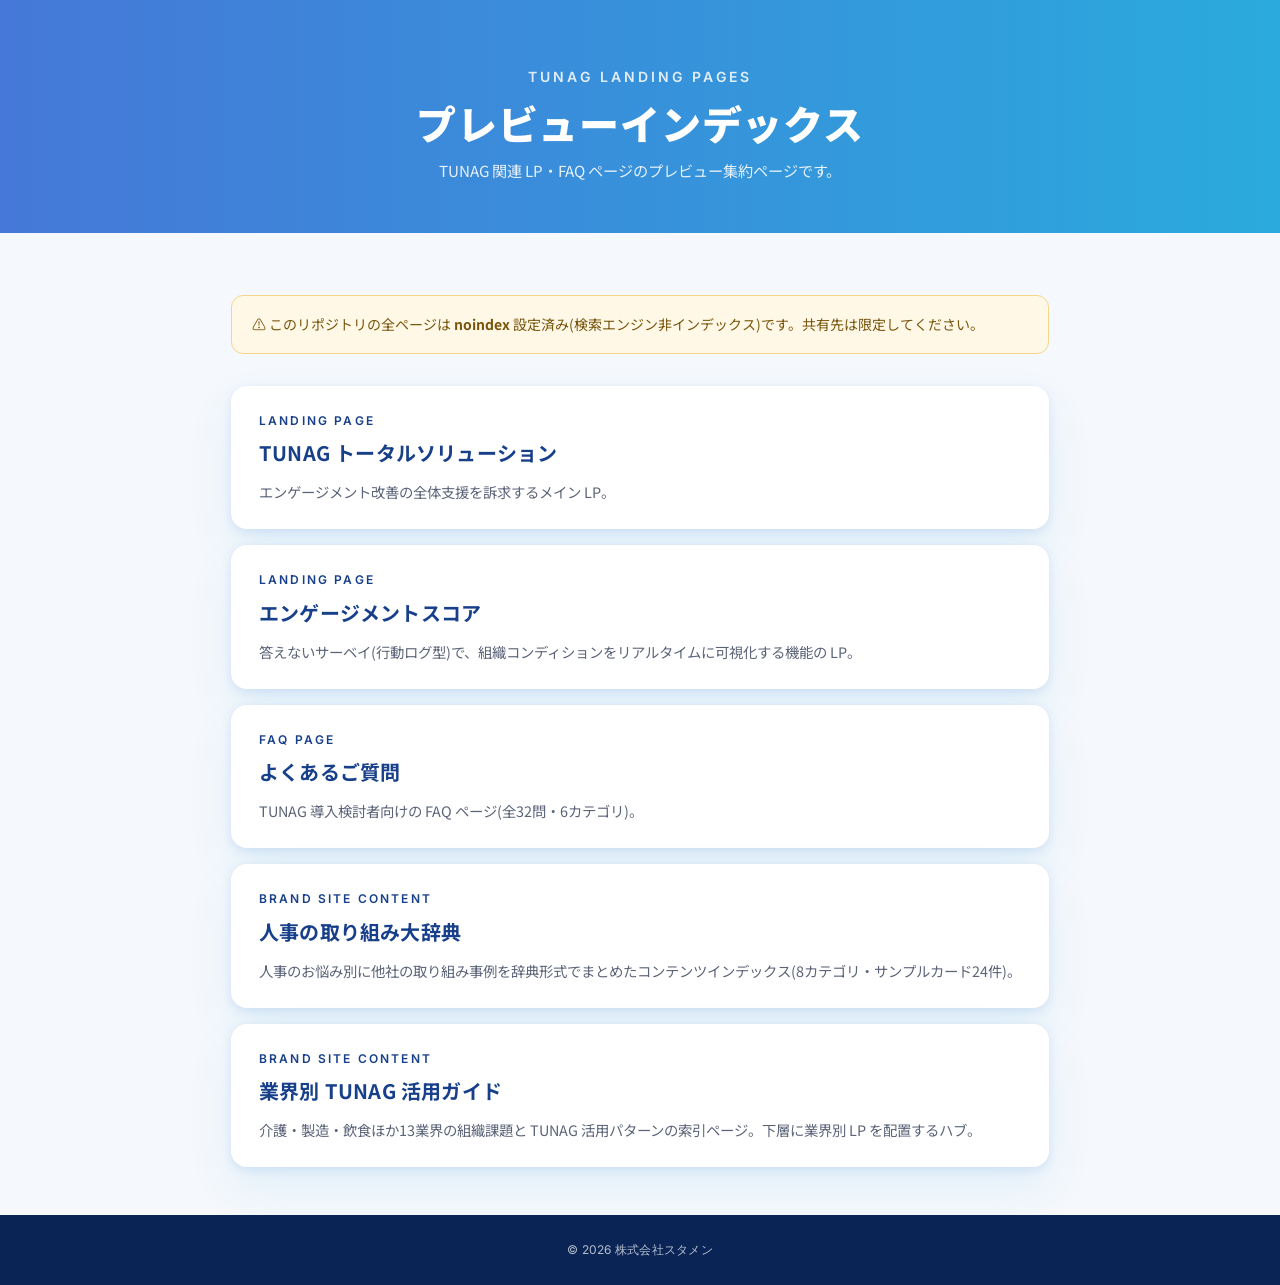
==== commit e6af5034: "index: Add industry hub card to preview index page Co-Authored-By: Claude Opus 4.7 (1M context) <nor" ====
--- a/index.html
+++ b/index.html
@@ -172,6 +172,13 @@
           <p class="card__desc">人事のお悩み別に他社の取り組み事例を辞典形式でまとめたコンテンツインデックス(8カテゴリ・サンプルカード24件)。</p>
         </a>
       </li>
+      <li>
+        <a class="card" href="./industry/">
+          <p class="card__eyebrow">Brand Site Content</p>
+          <h2 class="card__title">業界別 TUNAG 活用ガイド</h2>
+          <p class="card__desc">介護・製造・飲食ほか13業界の組織課題と TUNAG 活用パターンの索引ページ。下層に業界別 LP を配置するハブ。</p>
+        </a>
+      </li>
     </ul>
   </main>
   <footer class="footer">© 2026 株式会社スタメン</footer>
